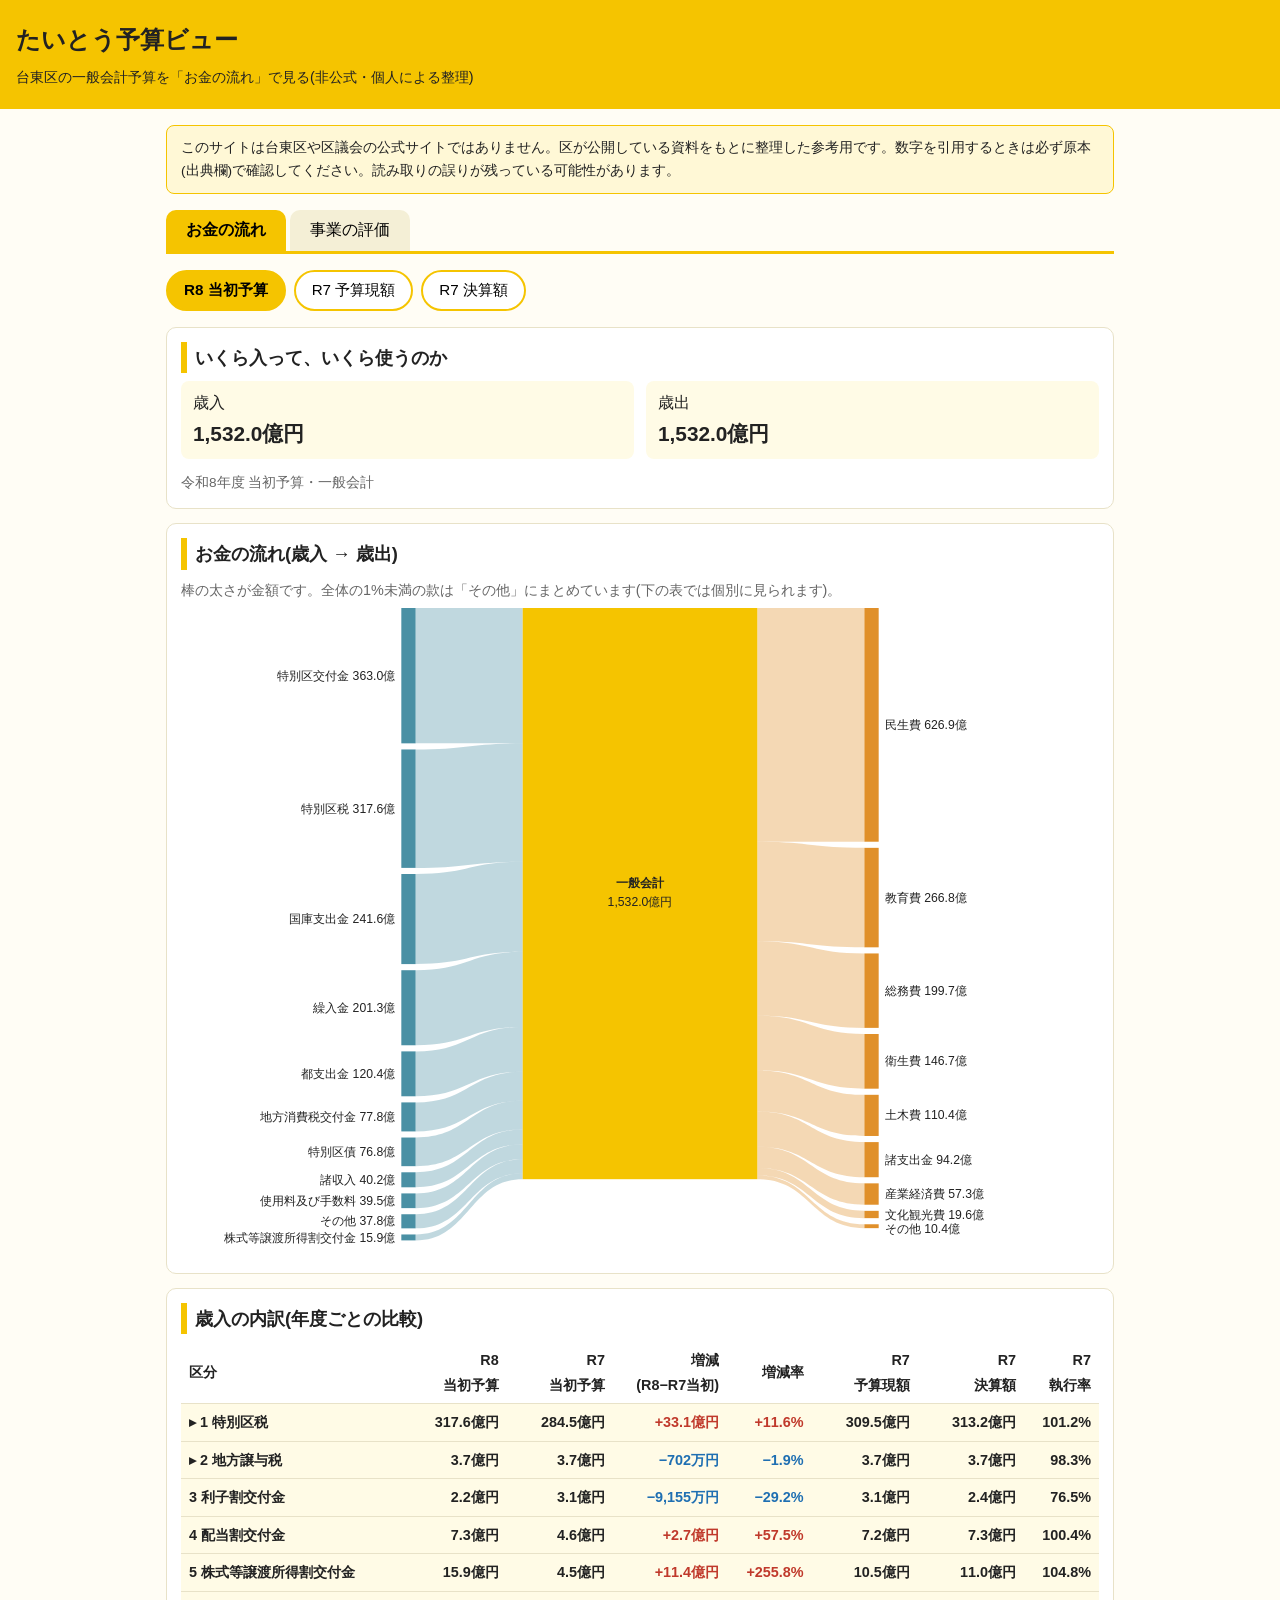
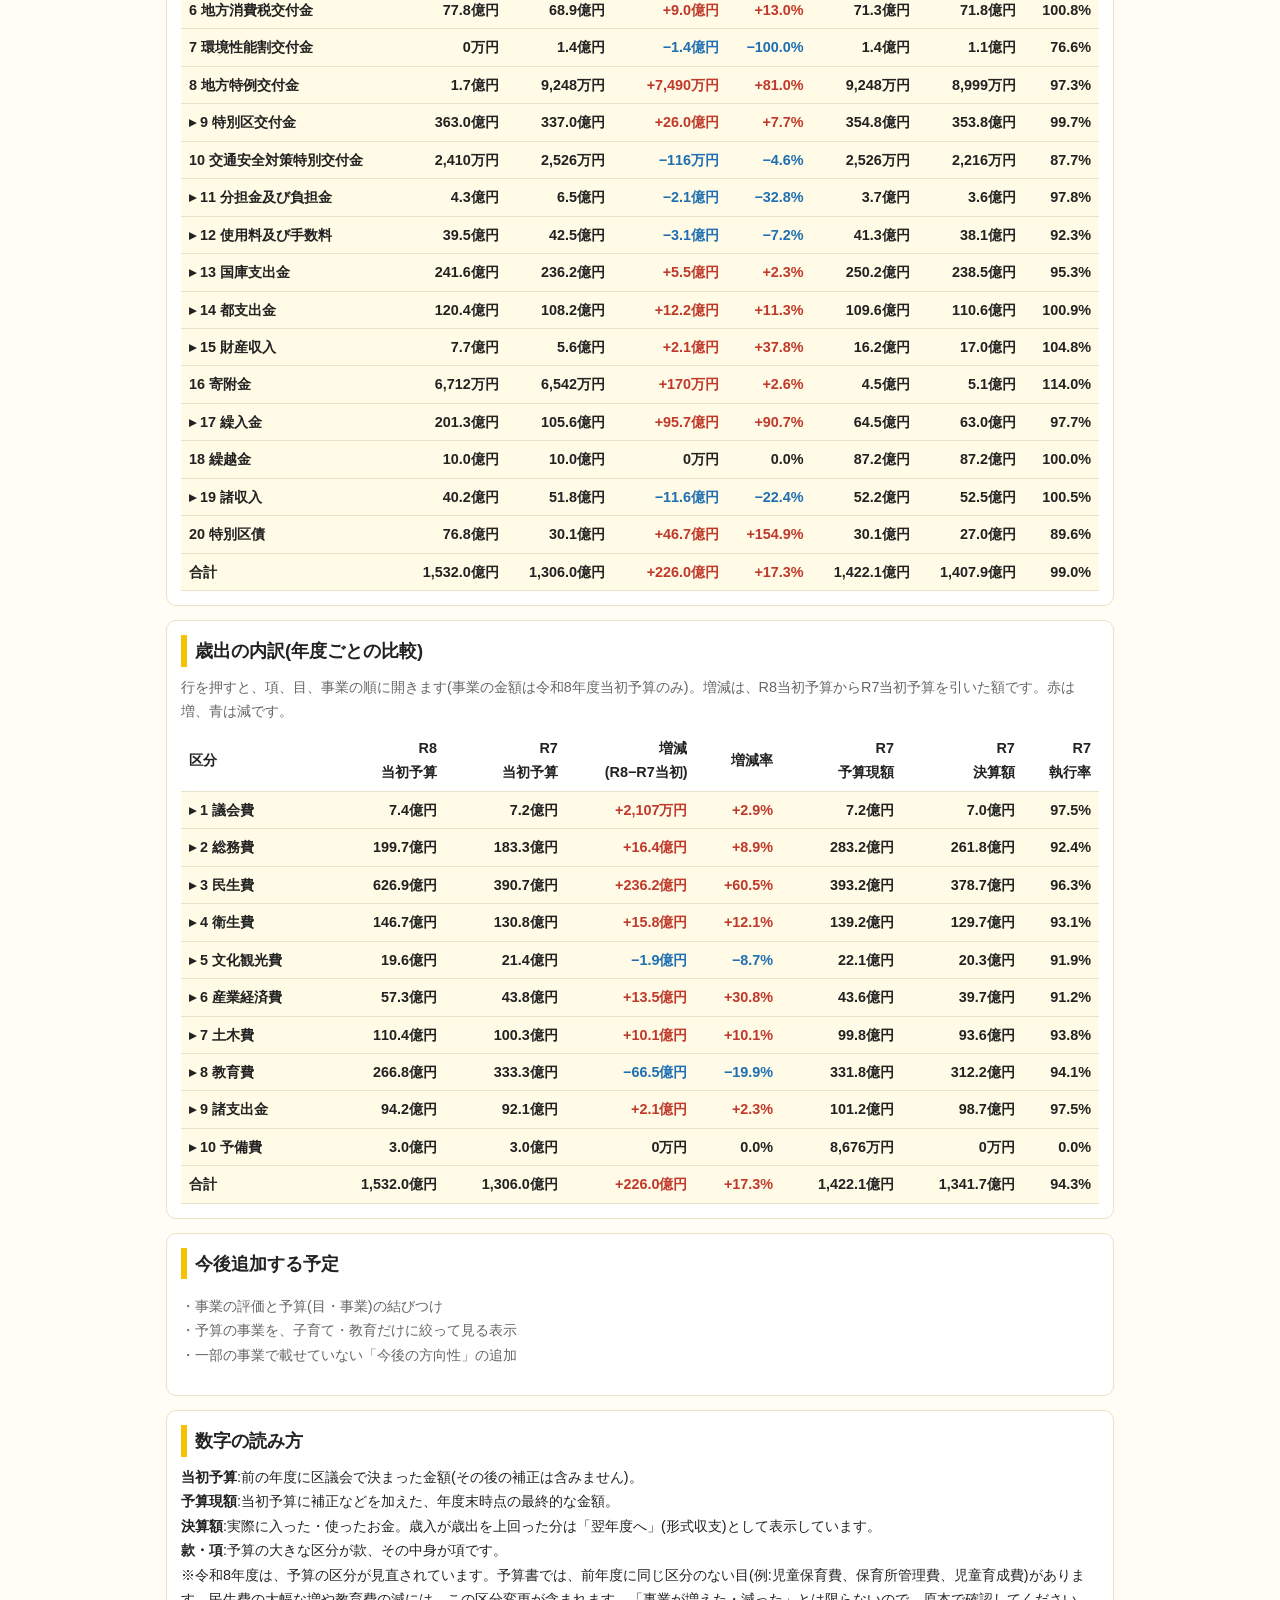
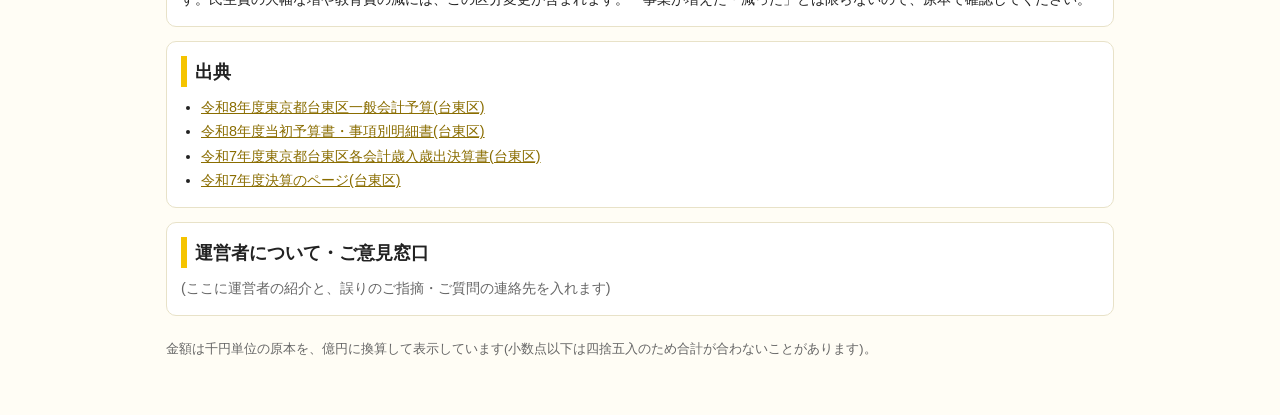
==== taito-yosan/index.html @ 809f8835 "予算を非公開で登録" ====
<!doctype html>
<html lang="ja">
<head>
<meta charset="utf-8">
<meta name="viewport" content="width=device-width,initial-scale=1">
<title>たいとう予算ビュー(非公式)</title>
<style>
:root{--y:#F5C400;--yd:#8a6d00;--bg:#fffdf5;--ink:#222;--mute:#666;--line:#e8e2c8;--card:#fff;--in:#4a90a4;--out:#e0902a}
*{box-sizing:border-box}
body{margin:0;font-family:"Hiragino Sans","Noto Sans JP",Meiryo,sans-serif;background:var(--bg);color:var(--ink);line-height:1.7}
header{background:var(--y);padding:20px 16px}
header h1{margin:0;font-size:1.5rem}
header p{margin:4px 0 0;font-size:.9rem}
main{max-width:980px;margin:0 auto;padding:16px}
.note{background:#fff8d6;border:1px solid var(--y);border-radius:8px;padding:10px 14px;font-size:.85rem}
.seg{display:flex;gap:8px;flex-wrap:wrap;margin:16px 0}
.seg button{border:2px solid var(--y);background:#fff;border-radius:999px;padding:8px 16px;font-size:.95rem;cursor:pointer}
.seg button.on{background:var(--y);font-weight:700}
.card{background:var(--card);border:1px solid var(--line);border-radius:10px;padding:14px;margin:14px 0}
h2{font-size:1.15rem;margin:0 0 8px;border-left:6px solid var(--y);padding-left:8px}
.sum{display:flex;gap:12px;flex-wrap:wrap}
.sum div{flex:1 1 140px;background:#fffbe6;border-radius:8px;padding:8px 12px}
.sum b{font-size:1.3rem;display:block}
svg{width:100%;height:auto}
svg text{font-size:12px;fill:#222}
table{width:100%;border-collapse:collapse;font-size:.9rem}
th,td{padding:6px 8px;border-bottom:1px solid var(--line);text-align:right}
th:first-child,td:first-child{text-align:left}
tr.k{cursor:pointer;background:#fffbe6;font-weight:600}
tr.k:hover{background:#fff1b0}
tr.l1 td:first-child{padding-left:24px}tr.l2 td:first-child{padding-left:44px;color:#444}tr.l3 td:first-child{padding-left:64px;color:var(--mute);font-size:.85rem}tr.l1[data-t],tr.l2[data-t]{cursor:pointer}tr.l1[data-t]:hover,tr.l2[data-t]:hover{background:#fff7d0}.dp{font-size:.75rem;color:var(--yd)}
.bar{display:inline-block;height:8px;background:var(--y);border-radius:4px;vertical-align:middle}
footer{font-size:.8rem;color:var(--mute);padding:8px 0 40px}
a{color:var(--yd)}
.todo{color:var(--mute);font-size:.9rem}
.tabs{display:flex;gap:0;margin:16px 0 0;border-bottom:3px solid var(--y)}
.tabs button{border:0;background:#f4efd6;padding:10px 20px;font-size:1rem;cursor:pointer;border-radius:10px 10px 0 0;margin-right:4px}
.tabs button.on{background:var(--y);font-weight:700}
.up{color:#c0392b}.dn{color:#1f6fb2}
.tw{overflow-x:auto}
.tw table{min-width:640px}
.chips{display:flex;gap:6px;flex-wrap:wrap;margin:8px 0}
.chips button{border:1px solid var(--y);background:#fff;border-radius:999px;padding:4px 12px;font-size:.85rem;cursor:pointer}
.chips button.on{background:var(--y);font-weight:700}
.ctl{display:flex;gap:8px;flex-wrap:wrap;margin:8px 0}
.ctl select,.ctl input{padding:6px 8px;border:1px solid var(--line);border-radius:6px;font-size:.9rem;flex:1 1 180px}
.ev{border-top:1px solid var(--line);padding:8px 0}
.ev b{font-size:.95rem}
.badge{display:inline-block;border-radius:4px;padding:0 8px;font-size:.78rem;margin-left:6px;background:#eee}
.b-拡大{background:#cfeccf}.b-改善{background:#ffe9a8}.b-維持{background:#e6e6e6}.b-縮小{background:#ffd9c2}.b-廃止・終了{background:#f5b7b1}.b-統合{background:#d6e4f5}
.sc{font-size:.78rem;color:var(--mute)}
details{margin:6px 0;font-size:.88rem}summary{cursor:pointer;color:var(--yd)}
.mini{font-size:.82rem;margin:4px 0}.mini th,.mini td{padding:3px 6px}
.warn{background:#fdecea;border:1px solid #e6a49c;border-radius:8px;padding:10px 14px;font-size:.85rem;margin:10px 0}
</style>
</head>
<body>
<header>
<h1>たいとう予算ビュー</h1>
<p>台東区の一般会計予算を「お金の流れ」で見る(非公式・個人による整理)</p>
</header>
<main>
<div class="note">このサイトは台東区や区議会の公式サイトではありません。区が公開している資料をもとに整理した参考用です。数字を引用するときは必ず原本(出典欄)で確認してください。読み取りの誤りが残っている可能性があります。</div>

<div class="tabs"><button id="t1" class="on">お金の流れ</button><button id="t2">事業の評価</button></div>
<div id="tab-flow">
<div class="seg" id="seg"></div>

<div class="card"><h2>いくら入って、いくら使うのか</h2><div class="sum" id="sum"></div></div>

<div class="card"><h2>お金の流れ(歳入 → 歳出)</h2>
<p class="todo" style="margin:0 0 6px">棒の太さが金額です。全体の1%未満の款は「その他」にまとめています(下の表では個別に見られます)。</p>
<div id="chart"></div></div>

<div class="card"><h2>歳入の内訳(年度ごとの比較)</h2><div class="tw"><table id="tin"></table></div></div>
<div class="card"><h2>歳出の内訳(年度ごとの比較)</h2><p class="todo" style="margin:0 0 6px">行を押すと、項、目、事業の順に開きます(事業の金額は令和8年度当初予算のみ)。増減は、R8当初予算からR7当初予算を引いた額です。赤は増、青は減です。</p><div class="tw"><table id="tout"></table></div></div>

<div class="card"><h2>今後追加する予定</h2>
<p class="todo">・事業の評価と予算(目・事業)の結びつけ<br>・予算の事業を、子育て・教育だけに絞って見る表示<br>・一部の事業で載せていない「今後の方向性」の追加</p></div>
</div>
<div id="tab-eval" hidden>
<div class="warn"><b>確認中のデータです。</b>台東区が公開している「令和8年度事務事業評価」から、機械的に読み取って整理しました。誤りが残っている可能性があります。評価は区が自ら行ったもので、令和7年度の実績に基づきます。<br>・<b>評価シートで確認済み</b>:総務部、危機管理室、国際・都市交流推進室、区民部、文化産業観光部、産業振興担当、健康部、環境清掃部、教育委員会、こども家庭部・教育委員会、福祉部(評価結果と4段階の点数)、および健康部・福祉部の子育てに関わる事業(「目的・内容・お金を見る」を開けます)。決算額は千円単位の原本を万円に換算しています。<br>・評価結果と点数は、すべて評価シートの原本で確認しました(一覧表だけの読み取りでは、評価結果がずれた行が約1割ありました)。<br>・方向性を載せていない事業は、原本の文章を正しく切り分けられていないものです。読み取れなかった値は「—」です。必ず原本で確認してください。<br>・<b>事業数について</b>:区のページには「302事業を評価」と書かれていますが、公開されている一覧表(PDF)と15部署の評価シートは、どちらも275事業です。このサイトは275事業を載せています。区のページとの差(27事業:改善9、維持18)の理由は、公開資料からは分かりません。<a href="https://www.city.taito.lg.jp/kusei/kunokeikaku/gyouseihyouka/R08gyouseihyouka.html" target="_blank" rel="noopener">原本(台東区)</a></div>
<div class="card"><h2>区の自己評価の結果</h2><div class="chips" id="rchips"></div><div class="ctl"><label style="flex:1 1 100%;font-size:.9rem"><input type="checkbox" id="kid" style="width:auto;flex:none"> 子育て・教育に関係する事業だけ見る</label><select id="dept"></select><input id="q" placeholder="事業名・方向性で検索"></div><p class="todo" id="cnt"></p><div id="evl"></div></div>
<div class="card"><h2>評価の見方</h2><p style="font-size:.9rem;margin:0">区の担当課が前年度の実績をふまえて、「必要性」「効率性」「手段の適切性」「目的達成度」を4段階(4が最も高い)で自己評価し、総合的な方向性(拡大・改善・維持・縮小・廃止/終了・統合)を決めたものです。</p></div>
</div>

<div class="card"><h2>数字の読み方</h2>
<p style="font-size:.9rem;margin:0">
<b>当初予算</b>:前の年度に区議会で決まった金額(その後の補正は含みません)。<br>
<b>予算現額</b>:当初予算に補正などを加えた、年度末時点の最終的な金額。<br>
<b>決算額</b>:実際に入った・使ったお金。歳入が歳出を上回った分は「翌年度へ」(形式収支)として表示しています。<br>
<b>款・項</b>:予算の大きな区分が款、その中身が項です。<br>
※令和8年度は、予算の区分が見直されています。予算書では、前年度に同じ区分のない目(例:児童保育費、保育所管理費、児童育成費)があります。民生費の大幅な増や教育費の減には、この区分変更が含まれます。「事業が増えた・減った」とは限らないので、原本で確認してください。</p></div>

<div class="card"><h2>出典</h2>
<ul style="font-size:.9rem;margin:0;padding-left:20px">
<li><a href="https://www.city.taito.lg.jp/kusei/zaisei/yosan/tousyo/tousyoyosansyo/r8tousho.files/r8yosan_ippan.pdf">令和8年度東京都台東区一般会計予算(台東区)</a></li>
<li><a href="https://www.city.taito.lg.jp/kusei/zaisei/yosan/tousyo/tousyoyosansyo/r8tousho.html">令和8年度当初予算書・事項別明細書(台東区)</a></li>
<li><a href="https://www.city.taito.lg.jp/kusei/zaisei/kessan/r7kessann.files/R7kessannsyo.pdf">令和7年度東京都台東区各会計歳入歳出決算書(台東区)</a></li>
<li><a href="https://www.city.taito.lg.jp/kusei/zaisei/kessan/r7kessann.html">令和7年度決算のページ(台東区)</a></li>
</ul></div>

<div class="card"><h2>運営者について・ご意見窓口</h2>
<p class="todo" style="margin:0">(ここに運営者の紹介と、誤りのご指摘・ご質問の連絡先を入れます)</p></div>

<footer>金額は千円単位の原本を、億円に換算して表示しています(小数点以下は四捨五入のため合計が合わないことがあります)。</footer>
</main>

<script>
// 単位:千円
const REV={
 r8:[["特別区税",31762523,[["特別区民税",28177418],["軽自動車税",80934],["特別区たばこ税",3480606],["入湯税",23565]]],
 ["地方譲与税",365347,[["地方揮発油譲与税",71592],["自動車重量譲与税",268433],["地方道路譲与税",1],["森林環境譲与税",25321]]],
 ["利子割交付金",222426],["配当割交付金",729858],["株式等譲渡所得割交付金",1591581],["地方消費税交付金",7781088],["環境性能割交付金",1],["地方特例交付金",167381],
 ["特別区交付金",36300000,[["特別区財政調整交付金",36300000]]],["交通安全対策特別交付金",24098],
 ["分担金及び負担金",433919,[["分担金",132033],["負担金",301886]]],
 ["使用料及び手数料",3946889,[["使用料",3279028],["手数料",667861]]],
 ["国庫支出金",24162886,[["国庫負担金",22153959],["国庫補助金",1940064],["国庫委託金",68863]]],
 ["都支出金",12041428,[["都負担金",5660086],["都補助金",5711749],["都委託金",669593]]],
 ["財産収入",769729,[["財産運用収入",767966],["財産売払収入",1763]]],["寄附金",67117],
 ["繰入金",20129858,[["基金繰入金",20129858]]],["繰越金",1000000],
 ["諸収入",4023871,[["延滞金、加算金及び過料",17002],["特別区預金利子",15548],["貸付金元利収入",2058244],["受託事業収入",320201],["収益事業収入",600000],["障害福祉サービス収入",152440],["雑入",860436]]],
 ["特別区債",7680000]],
 g:[30954322,372362,313976,723316,1047324,7125668,137474,92483,35479932,25260,365360,4133097,25017438,10959510,1617378,448415,6448513,8716387,5220083,3013000],
 k:[31321853,366053,240130,726429,1097761,7180416,105289,89991,35381961,22159,357459,3814163,23849849,11061682,1695248,511233,6301595,8716387,5247092,2698340]
};
const EXP={
 r8:[["議会費",744653],
 ["総務費",19965287,[["総務管理費",14153851],["防災費",1962156],["徴税費",816611],["戸籍及び住民基本台帳費",1181184],["選挙費",24441],["統計調査費",60823],["区民施設費",1699762],["監査委員費",66459]]],
 ["民生費",62685675,[["社会福祉費",21977788],["児童福祉費",22831016],["生活保護費",17769907],["国民年金費",106963],["災害救助費",1]]],
 ["衛生費",14665526,[["衛生管理費",1610859],["保健所費",1650061],["公衆衛生費",5020918],["環境衛生費",877158],["清掃費",5506530]]],
 ["文化観光費",1957455,[["文化費",1277584],["観光費",679871]]],
 ["産業経済費",5732519],
 ["土木費",11043999,[["土木管理費",2835024],["道路橋りょう費",3589970],["河川費",3872],["公園費",1284402],["建築費",330777],["都市整備費",2330305],["住宅費",669649]]],
 ["教育費",26682147,[["教育総務費",3423803],["小学校費",8023722],["中学校費",4577525],["校外施設費",150195],["幼稚園費",1534573],["こども園費",1635381],["社会教育費",6554637],["社会体育費",782311]]],
 ["諸支出金",9422739,[["普通財産取得費",1],["公債費",1352643],["小切手支払未済償還金",1],["特別会計繰出金",7942333],["財政調整基金積立金",79397],["減債基金積立金",48364]]],
 ["予備費",300000]],
 g:[721799,28324400,39318535,13923902,2208670,4356437,9975569,33179579,10115649,86758],
 k:[703747,26184427,37867926,12969917,2029266,3972739,9359709,31215071,9866834,0]
};
const MODES=[{id:"r8",label:"R8 当初予算",full:"令和8年度 当初予算"},{id:"g",label:"R7 予算現額",full:"令和7年度 予算現額"},{id:"k",label:"R7 決算額",full:"令和7年度 決算額"}];
let mode="r8";

const oku=v=>(v/100000).toLocaleString("ja-JP",{minimumFractionDigits:1,maximumFractionDigits:1});
const pct=(v,t)=>(v/t*100).toFixed(1)+"%";
function rows(D,id){return D.r8.map((x,i)=>({name:x[0],amt:id==="r8"?x[1]:D[id][i],sub:id==="r8"?(x[2]||[]):[]}));}

function seg(){
 const s=document.getElementById("seg");s.innerHTML="";
 MODES.forEach(m=>{const b=document.createElement("button");b.textContent=m.label;b.className=m.id===mode?"on":"";b.onclick=()=>{mode=m.id;render()};s.appendChild(b)});
}
function summary(R,E){
 const tr=R.reduce((a,x)=>a+x.amt,0),te=E.reduce((a,x)=>a+x.amt,0);
 let h=`<div>歳入<b>${oku(tr)}億円</b></div><div>歳出<b>${oku(te)}億円</b></div>`;
 if(mode==="k")h+=`<div>翌年度へ(形式収支)<b>${oku(tr-te)}億円</b></div>`;
 h+=`<div style="flex-basis:100%;background:none;padding:0;font-size:.85rem;color:var(--mute)">${MODES.find(m=>m.id===mode).full}・一般会計</div>`;
 document.getElementById("sum").innerHTML=h;
 return [tr,te];
}
function merge(list,total){
 const big=[],sm={name:"その他",amt:0};
 list.forEach(x=>{x.amt/total<0.01?sm.amt+=x.amt:big.push(x)});
 if(sm.amt>0)big.push(sm);
 return big;
}
function sankey(R,E,tr,te){
 const L=merge(R,tr).sort((a,b)=>b.amt-a.amt);
 let Er=merge(E,te).sort((a,b)=>b.amt-a.amt);
 let carry=tr-te;
 const Ex=Er.map(x=>({...x}));
 if(mode==="k"&&carry>0)Ex.push({name:"翌年度へ",amt:carry,carry:true});
 const tot=Math.max(tr,Ex.reduce((a,x)=>a+x.amt,0));
 const W=900,H=560,sc=H/tot,x1=230,x2=335,x3=565,x4=670,gap=0;
 // 左右ノードの縦位置
 const pos=(arr,gapPx)=>{let y=0;return arr.map(n=>{const h=Math.max(n.amt*sc,2);const o={n,y,h};y+=h+gapPx;return o})};
 const nl=pos(L,6),nr=pos(Ex,6);
 const hl=nl.length?nl[nl.length-1].y+nl[nl.length-1].h:H, hr=nr[nr.length-1].y+nr[nr.length-1].h;
 const HH=Math.max(hl,hr,H)+10;
 let s=`<svg viewBox="0 0 ${W} ${HH}" role="img" aria-label="歳入から歳出への流れ">`;
 // 中央の縦位置(ギャップ無しで積む)
 let cy=0;
 nl.forEach(o=>{
  const h=o.n.amt*sc, y2=cy; cy+=h;
  const xm=(x2+x3)/2;
  s+=`<path d="M${x2},${o.y} C${(x1+x2)/2},${o.y} ${(x1+x2)/2},${y2} ${x2+0},${y2} L${x2},${y2+h} C${(x1+x2)/2},${y2+h} ${(x1+x2)/2},${o.y+o.h} ${x1+0},${o.y+o.h} Z" fill="none"/>`;
 });
 // 左 → 中央リボン
 cy=0;
 nl.forEach(o=>{
  const h=o.n.amt*sc,y2=cy;cy+=h;const m=(x1+x2)/2;
  s+=`<path d="M${x1},${o.y} C${m},${o.y} ${m},${y2} ${x2},${y2} L${x2},${y2+h} C${m},${y2+h} ${m},${o.y+o.h} ${x1},${o.y+o.h} Z" fill="#4a90a4" opacity=".35"><title>${o.n.name} ${oku(o.n.amt)}億円</title></path>`;
 });
 // 中央 → 右リボン
 cy=0;
 nr.forEach(o=>{
  const h=o.n.amt*sc,y2=cy;cy+=h;const m=(x3+x4)/2;
  const col=o.n.carry?"#999":"#e0902a";
  s+=`<path d="M${x3},${y2} C${m},${y2} ${m},${o.y} ${x4},${o.y} L${x4},${o.y+o.h} C${m},${o.y+o.h} ${m},${y2+h} ${x3},${y2+h} Z" fill="${col}" opacity=".35"><title>${o.n.name} ${oku(o.n.amt)}億円</title></path>`;
 });
 // 中央バー
 s+=`<rect x="${x2}" y="0" width="${x3-x2}" height="${tot*sc}" fill="#F5C400"/><text x="${(x2+x3)/2}" y="${tot*sc/2-6}" text-anchor="middle" font-weight="700">一般会計</text><text x="${(x2+x3)/2}" y="${tot*sc/2+12}" text-anchor="middle">${oku(tr)}億円</text>`;
 // ノードとラベル(重なり回避)
 const lab=(arr,xr,anchor,tx,color)=>{
  let last=-99;
  arr.forEach(o=>{
   s+=`<rect x="${xr}" y="${o.y}" width="14" height="${o.h}" fill="${color(o)}"/>`;
   let ty=o.y+o.h/2+4; if(ty<last+14)ty=last+14; last=ty;
   s+=`<text x="${tx}" y="${ty}" text-anchor="${anchor}">${o.n.name} ${oku(o.n.amt)}億</text>`;
  });
 };
 lab(nl,x1-14,"end",x1-20,()=>"#4a90a4");
 lab(nr,x4,"start",x4+20,o=>o.n.carry?"#999":"#e0902a");
 s+="</svg>";
 document.getElementById("chart").innerHTML=s;
}
const BUD={"REVD":[{"n":"特別区税","c":31762523,"p":28448854,"g":30954322,"k":31321853,"s":[["特別区民税",28177418,25071145],["軽自動車税",80934,82325],["特別区たばこ税",3480606,3271407],["入湯税",23565,23977]]},{"n":"地方譲与税","c":365347,"p":372362,"g":372362,"k":366053,"s":[["地方揮発油譲与税",71592,85326],["自動車重量譲与税",268433,260652],["地方道路譲与税",1,1],["森林環境譲与税",25321,26383]]},{"n":"利子割交付金","c":222426,"p":313976,"g":313976,"k":240130,"s":[]},{"n":"配当割交付金","c":729858,"p":463316,"g":723316,"k":726429,"s":[]},{"n":"株式等譲渡所得割交付金","c":1591581,"p":447324,"g":1047324,"k":1097761,"s":[]},{"n":"地方消費税交付金","c":7781088,"p":6885668,"g":7125668,"k":7180416,"s":[]},{"n":"環境性能割交付金","c":1,"p":137474,"g":137474,"k":105289,"s":[]},{"n":"地方特例交付金","c":167381,"p":92483,"g":92483,"k":89991,"s":[]},{"n":"特別区交付金","c":36300000,"p":33700000,"g":35479932,"k":35381961,"s":[["特別区財政調整交付金",36300000,33700000]]},{"n":"交通安全対策特別交付金","c":24098,"p":25260,"g":25260,"k":22159,"s":[]},{"n":"分担金及び負担金","c":433919,"p":645852,"g":365360,"k":357459,"s":[["分担金",132033,53363],["負担金",301886,592489]]},{"n":"使用料及び手数料","c":3946889,"p":4253202,"g":4133097,"k":3814163,"s":[["使用料",3279028,3559557],["手数料",667861,693645]]},{"n":"国庫支出金","c":24162886,"p":23615123,"g":25017438,"k":23849849,"s":[["国庫負担金",22153959,21463304],["国庫補助金",1940064,2092896],["国庫委託金",68863,58923]]},{"n":"都支出金","c":12041428,"p":10822029,"g":10959510,"k":11061682,"s":[["都負担金",5660086,5479077],["都補助金",5711749,4281461],["都委託金",669593,1061491]]},{"n":"財産収入","c":769729,"p":558575,"g":1617378,"k":1695248,"s":[["財産運用収入",767966,554362],["財産売払収入",1763,4213]]},{"n":"寄附金","c":67117,"p":65415,"g":448415,"k":511233,"s":[]},{"n":"繰入金","c":20129858,"p":10555362,"g":6448513,"k":6301595,"s":[["基金繰入金",20129858,10555362]]},{"n":"繰越金","c":1000000,"p":1000000,"g":8716387,"k":8716387,"s":[]},{"n":"諸収入","c":4023871,"p":5184725,"g":5220083,"k":5247092,"s":[["延滞金、加算金及び過料",17002,12002],["特別区預金利子",15548,7402],["貸付金元利収入",2058244,2060122],["受託事業収入",320201,353538],["収益事業収入",600000,600000],["障害福祉サービス収入",152440,149621],["雑入",860436,2002040]]},{"n":"特別区債","c":7680000,"p":3013000,"g":3013000,"k":2698340,"s":[]}],"EXPD":[{"n":"議会費","c":744653,"p":723588,"g":721799,"k":703747,"s":[{"n":"議会費","c":744653,"p":723588,"m":[{"n":"議会費","c":566442,"p":555168,"j":[["議員報酬等",445802,null],["費用弁償",7632,"区議会事務局"],["議会運営",108155,null],["議会ICT化の推進",4853,"区議会事務局"]]},{"n":"事務局費","c":178211,"p":168420,"j":[["職員費",175343,"人事課"],["区議会事務局運営",2868,"区議会事務局"]]}]}]},{"n":"総務費","c":19965287,"p":18328906,"g":28324400,"k":26184427,"s":[{"n":"総務管理費","c":14153851,"p":13188495,"m":[{"n":"一般管理費","c":8118381,"p":null,"j":[["職員費",5252062,"人事課"],["東京都職員共済組合負担金",47576,"人事課"],["雇用保険料本人負担分",19458,"人事課"],["人材育成の推進",23006,null],["管理運営",1774638,null],["事業費",723734,null],["各種分担金",261334,null],["各種団体事業助成",4080,null],["総務部管理運営",6397,"総務課ほか"],["国際・都市交流推進室管理運営",3986,"都市交流課"],["区民部管理運営",2110,"区民課ほか"]]},{"n":"広報費","c":262392,"p":null,"j":[["広報「たいとう」の発行〔行政計画〕",94576,"広報課"],["声の広報",2523,"広報課"],["台東区公式ホームページ〔行政計画〕",6956,"広報課"],["広聴運営",2917,null],["CATV放送番組制作",144144,"広報課"],["「わたしの便利帳」の発行",2614,"広報課"],["たいとうメールマガジン〔行政計画〕",330,"広報課"],["広報力向上の推進〔行政計画〕",8332,"広報課"]]},{"n":"財政管理費","c":4600,"p":null,"j":[["予算事務",2695,"財政課"],["契約事務",887,"経理課"],["検査事務",1018,"経理課"]]},{"n":"会計管理費","c":65287,"p":null,"j":[["会計事務",24801,"会計課"],["公金取扱手数料",40099,"会計課"],["会計管理室管理運営",387,"会計課"]]},{"n":"財産管理費","c":40029,"p":null,"j":[["財産管理一般",8137,"経理課"],["台東区土地開発公社運営",3344,"経理課"],["普通財産維持管理〔行政計画〕",28548,"経理課"]]},{"n":"企画調整費","c":284792,"p":null,"j":[["行政経営推進〔行政計画〕",20169,"企画課"],["職員提案制度",122,"企画課"],["総合調整",2094,"企画課"],["フリーアドレスモデル実施〔行政計画〕",12817,"企画課"],["公共施設等マネジメント〔行政計画〕",574,"用地・施設活用課"],["旧柳北小学校跡地活用",183109,"用地・施設活用課"],["企画財政部管理運営",3768,"企画課ほか"],["用地・施設活用担当管理運営",1358,"用地・施設活用課"],["清川二丁目プロジェクト推進〔行政計画〕",60781,null]]},{"n":"区民事務所費","c":6145,"p":null,"j":[["区民事務所管理運営",6145,"区民課"]]},{"n":"公共施設建設基金積立金","c":124516,"p":null,"j":[["公共施設建設基金積立金",124516,"財政課"]]},{"n":"環境整備基金積立金","c":67977,"p":null,"j":[["環境整備基金積立金",67977,"財政課"]]},{"n":"たいとうフェスタ推進費","c":71000,"p":null,"j":[["ときめき   たいとうフェスタ計画事業推進",71000,"都市交流課"]]},{"n":"情報システム推進費","c":3228874,"p":null,"j":[["情報化施策の推進〔行政計画〕",63124,"情報政策課"],["BPR等による業務改善〔行政計画〕",49535,"情報政策課"],["行政データの利活用推進〔行政計画〕",9047,"情報政策課"],["生成AIの活用〔行政計画〕",5280,"情報政策課"],["職員のICTリテラシー向上〔行政計画〕",17075,"情報政策課"],["キャッシュレス決済の推進",19834,"情報政策課"],["スマート窓口の整備〔行政計画〕",94366,"情報政策課"],["基幹系業務システム",1134222,"情報システム課"],["内部系業務システム〔行政計画〕",276366,"情報システム課"],["インターネット接続基盤",55789,"情報システム課"],["財務会計・文書管理システム",297837,"情報システム課"],["電子申請・電子調達システム〔行政計画〕",21061,"情報システム課"],["公共施設予約システム〔行政計画〕",145786,"情報システム課"],["クラウド及びネットワーク基盤",706648,"情報システム課"],["情報システムの標準化〔行政計画〕",332904,"情報システム課"]]},{"n":"地域活動推進費","c":182077,"p":null,"j":[["掲示板維持管理",67283,"区民課"],["町会活性化支援",20515,"区民課"],["自治総合センターコミュニティ助成",2514,"区民課"],["町会及び町会連合会助成",91765,"区民課"]]},{"n":"コミュニティ推進費","c":12139,"p":null,"j":[["コミュニティ推進",9456,"区民課"],["コミュニティ交流促進",2683,"区民課"]]},{"n":"徴収一元費","c":36791,"p":null,"j":[["徴収一元事務",36791,"収納課"]]},{"n":"施設費","c":50748,"p":null,"j":[["営繕事務",4387,"施設課"],["区有施設保全",46361,"施設課"]]},{"n":"公共施設建設費","c":564498,"p":null,"j":[["台東小島ビル改築",564498,"用地・施設活用課"]]},{"n":"庁舎整備基金積立金","c":1033605,"p":null,"j":[["庁舎整備基金積立金",1033605,"企画課"]]}]},{"n":"防災費","c":1962156,"p":1366276,"m":[{"n":"防災対策費","c":1940750,"p":1356875,"j":[["被災自治体への支援",400,"人事課"],["災害対策本部機能の充実〔行政計画〕",60298,"危機・災害対策課"],["避難行動要支援者対策の推進〔行政計画〕",4119,"危機・災害対策課"],["消防団運営",1905,"危機・災害対策課"],["自主防災組織活動助成〔行政計画〕",6273,"危機・災害対策課"],["初期消火体制の強化〔行政計画〕",19886,"危機・災害対策課"],["防災広場の維持管理",24208,"危機・災害対策課"],["防災会議等運営",244,"危機・災害対策課"],["防災行動力の向上",358427,null],["防災警戒待機",5899,"危機・災害対策課"],["災害見舞金支給",289,"危機・災害対策課"],["各種団体事業助成",10047,null],["水・食料・生活必需品の備蓄〔行政計画〕",208585,"危機・災害対策課"],["井戸・備蓄倉庫等の維持管理",39040,"危機・災害対策課"],["防災行政無線等の維持管理〔行政計画〕",52109,"危機・災害対策課"],["帰宅困難者対策の推進〔行政計画〕",29328,"危機・災害対策課"],["災害応急対応",1675,"危機・災害対策課"],["北部地区防災性向上の推進〔行政計画〕",18457,"地域整備第二課"],["密集住宅市街地整備促進〔行政計画〕",138840,"地域整備第三課"],["住まいの安心建替え助成〔行政計画〕",4600,"地域整備第三課"],["安全で安心して住める建築物等への助成〔行政計画〕",46886,"建築課"],["緊急輸送道路沿道建築物の耐震化助成〔行政計画〕",688341,"建築課"],["狭あい道路拡幅整備〔行政計画〕",196887,"建築課"],["耐震改修促進計画改定",11495,"建築課"],["従前居住者用住宅",6279,"住宅課"],["水防用資材整備等",1623,"道路管理課"],["防災船着場維持管理",2038,"土木課"],["危機管理室管理運営",2572,"危機・災害対策課"]]},{"n":"災害対策基金積立金","c":21406,"p":9401,"j":[["災害対策基金積立金",21406,"危機・災害対策課"]]}]},{"n":"徴税費","c":816611,"p":802755,"m":[{"n":"税務総務費","c":450715,"p":397794,"j":[["職員費",416000,"人事課"],["納税奨励",1294,"税務課"],["租税教育推進",1063,"税務課"],["各種団体事業助成",2800,null],["コンビニ交付〔行政計画〕",29558,"税務課"]]},{"n":"賦課徴収費","c":365896,"p":404961,"j":[["諸税課税事務",17734,"税務課"],["住民税課税事務",114720,"税務課"],["収納事務",233442,"税務課"]]}]},{"n":"戸籍及び住民基本台帳費","c":1181184,"p":1289189,"m":[{"n":"戸籍住民基本台帳総務費","c":689151,"p":600497,"j":[["職員費",631180,"人事課"],["コンビニ交付〔行政計画〕",57971,"戸籍住民サービス課"]]},{"n":"戸籍事務費","c":247412,"p":472606,"j":[["戸籍事務",233410,"戸籍住民サービス課"],["人口動態調査事務",180,"戸籍住民サービス課"],["氏名の振り仮名法制化対応",13822,"戸籍住民サービス課"]]},{"n":"住民基本台帳費","c":244621,"p":216086,"j":[["住民基本台帳事務",149866,"戸籍住民サービス課"],["印鑑登録・証明事務",1144,"戸籍住民サービス課"],["移動人口調査",444,"戸籍住民サービス課"],["個人番号カード事務",88860,"戸籍住民サービス課"],["おくやみコーナー運営",4307,"戸籍住民サービス課"]]}]},{"n":"選挙費","c":24441,"p":256990,"m":[{"n":"選挙管理委員会費","c":14403,"p":13742,"j":[["選挙管理委員の報酬",12384,null],["事務費",2019,null]]},{"n":"選挙啓発費","c":3488,"p":3729,"j":[["明るい選挙推進協議会",909,null],["選挙一般啓発",2579,null]]},{"n":"選挙執行費","c":6550,"p":239519,"j":[["区長選挙及び区議会議員選挙準備",6550,null]]}]},{"n":"統計調査費","c":60823,"p":225394,"m":[{"n":"統計調査総務費","c":1506,"p":null,"j":[["統計調査運営",1370,"総務課"],["東京都統計調査員確保対策",136,"総務課"]]},{"n":"基幹統計費","c":59317,"p":null,"j":[["学校基本調査",45,"総務課"],["経済センサス調査区管理",54,"総務課"],["経済センサス活動調査",59218,"総務課"]]}]},{"n":"区民施設費","c":1699762,"p":1133192,"m":[{"n":"区民施設総務費","c":41868,"p":40214,"j":[["職員費",41868,"人事課"]]},{"n":"保養施設費","c":2683,"p":6317,"j":[["指定保養施設の運営",2683,"区民課"]]},{"n":"区民会館費","c":1442054,"p":882406,"j":[["台東区民会館",77237,"区民課"],["区民館",768801,null],["金杉区民館下谷分館大規模改修〔行政計画〕",596016,"区民課"]]},{"n":"公会堂費","c":213157,"p":204255,"j":[["浅草公会堂",213157,"区民課"]]}]},{"n":"監査委員費","c":66459,"p":66615,"m":[{"n":"監査委員費","c":66459,"p":66615,"j":[["監査委員の報酬",9617,"監査事務局"],["職員費",55083,"人事課"],["監査事務局運営",1759,"監査事務局"]]}]}]},{"n":"民生費","c":62685675,"p":39068251,"g":39318535,"k":37867926,"s":[{"n":"社会福祉費","c":21977788,"p":15939810,"m":[{"n":"社会福祉総務費","c":5010978,"p":4480093,"j":[["職員費",2351606,"人事課"],["(仮称)北上野二丁目福祉施設開設準備〔行政計画〕",23138,"こども政策課"],["民生委員・児童委員",32774,"福祉課"],["行旅死亡人等取扱事務",4124,"福祉課"],["原爆被爆者見舞金支給",205,"福祉課"],["中国残留邦人等生活支援",16485,"福祉課"],["特別弔慰金事務",106,"福祉課"],["進学支援貸付事務",8015,"福祉課"],["成年後見制度利用支援〔行政計画〕",3637,"福祉課"],["包摂的な支援の推進〔行政計画〕",17579,"福祉課"],["福祉のまちづくり推進〔行政計画〕",3470,"福祉課"],["社会福祉法人の認可及び福祉サービス指導検査等事務",714,"福祉課"],["福祉大会",1094,"福祉課"],["社会福祉事業団運営",294058,null],["社会福祉協議会助成",239620,null],["三ノ輪福祉センター維持管理",95717,"福祉課"],["寝たきり高齢者介護慰労",1197,"高齢福祉課"],["高齢者保健福祉計画及び介護保険事業計画推進",1030,"高齢福祉課"],["高齢者保健福祉計画及び介護保険事業計画の策定",7465,"高齢福祉課"],["介護サービス利用者負担額軽減",9768,"介護保険課"],["介護サービス第三者評価受審費用助成",2698,"介護保険課"],["介護サービス人材確保〔行政計画〕",112692,"介護保険課"],["要保護者入院日用品支給",10,"保護課"],["緊急要保護者に対する応急措置",1418,"保護課"],["女性相談",5744,"保護課"],["自立支援センター関連業務〔行政計画〕",21021,"保護課"],["北部地区活性化支援",137,"保護課"],["生活困窮者自立支援〔行政計画〕",37310,"保護課"],["路上生活者巡回相談",7347,"保護課"],["高額療養費資金貸付",600,"国民健康保険課"],["国民健康保険財政基盤安定繰出金",1340166,"国民健康保険課"],["各種民生事業・団体助成",4748,null],["福祉部管理運営",7195,"福祉課ほか"],["終活総合相談支援〔行政計画〕",7032,"福祉課"],["区民葬儀利用者負担助成",4745,"福祉課"],["低所得世帯エアコン購入費助成",346313,"高齢福祉課"]]},{"n":"老人福祉費","c":3497922,"p":2581832,"j":[["高齢者自立支援用具給付",16576,"高齢福祉課"],["高齢者ふれあい入浴",126639,"高齢福祉課"],["マッサージサービス",2482,"高齢福祉課"],["老人福祉電話貸与及び専用電話助成",3381,null],["聞こえの改善機器購入費助成",63577,"高齢福祉課"],["高齢者住宅対策",12282,null],["ひとり暮らし高齢者対策",11013,null],["寝たきり高齢者対策",222147,null],["高齢者移送サービス",5878,"高齢福祉課"],["シルバー人材センター振興",103424,"高齢福祉課"],["老人福祉施設管理運営",987453,null],["高齢者在宅サービス",151061,null],["特別養護老人ホーム入所調整",285,"高齢福祉課"],["老人福祉施設維持修繕",855942,"高齢福祉課"],["かがやき長寿ひろば〔行政計画〕",71010,"高齢福祉課"],["区立高齢者福祉施設サービス第三者評価",3636,"高齢福祉課"],["地域密着型サービス施設整備助成〔行政計画〕",402,"高齢福祉課"],["高齢者総合相談〔行政計画〕",16217,"高齢福祉課"],["高齢者デジタル活用支援〔行政計画〕",18572,"高齢福祉課"],["高齢者地域見守りネットワーク〔行政計画〕",4071,"高齢福祉課"],["高齢者虐待等防止〔行政計画〕",1918,"高齢福祉課"],["老人保護",306751,"高齢福祉課"],["高齢者緊急一時宿泊",696,"高齢福祉課"],["認知症高齢者支援の推進〔行政計画〕",25889,"高齢福祉課"],["機能強化型地域包括支援センターの運営〔行政計画〕",446,"高齢福祉課"],["シニアクラブ活動支援",20624,"健康課"],["寿作品展示会",5673,"健康課"],["長寿者慶祝記念",3350,"健康課"],["ゲートボール促進",755,"健康課"],["後期高齢者医療保険基盤安定繰出金",455772,"国民健康保険課"]]},{"n":"心身障害者福祉費","c":7979543,"p":7497811,"j":[]},{"n":"青少年育成費","c":33964,"p":30790,"j":[["青少年委員",5058,"児童・青少年育成課"],["青少年問題協議会運営",5118,"児童・青少年育成課"],["青少年地区活動推進",6425,"児童・青少年育成課"],["二十歳の集い",4215,"児童・青少年育成課"],["青少年フェスティバル",8474,"児童・青少年育成課"],["台東区善行青少年の表彰",286,"児童・青少年育成課"],["若者育成支援推進〔行政計画〕",4388,"児童・青少年育成課"]]},{"n":"社会福祉施設建設費","c":5455381,"p":1349284,"j":[["(仮称)北上野二丁目福祉施設整備〔行政計画〕",3741393,"こども政策課ほか"],["千束保健福祉センター整備〔行政計画〕",1364139,"障害福祉課"],["シルバー人材センター改築",129300,"高齢福祉課"],["障害者グループホームこじま整備〔行政計画〕",220549,"障害福祉課"]]}]},{"n":"児童福祉費","c":22831016,"p":6034344,"m":[{"n":"児童福祉総務費","c":8447054,"p":5881266,"j":[["職員費",2658100,"人事課"],["台東区次世代育成支援地域協議会運営",932,"こども政策課"],["特定教育・保育施設等指導監査",5670,"こども政策課"],["児童扶養手当",375988,null],["児童育成手当",235975,"子育て支援課"],["児童手当",3085905,"子育て支援課"],["にぎやか家庭応援プラン",9009,"子育て支援課"],["子ども医療費助成〔行政計画〕",946066,"子育て支援課"],["母子保健給付",12568,"子育て支援課"],["出産費用助成",89754,"子育て支援課"],["弱視等治療用眼鏡助成",186,"子育て支援課"],["入院助産",4746,"子育て支援課"],["子育てアシスト〔行政計画〕",5526,"子育て支援課"],["子供育成活動支援〔行政計画〕",10429,"子育て支援課"],["多胎児家庭支援",885,"子育て支援課"],["奨学給付金〔行政計画〕",7416,"子育て支援課"],["ファミリー・サポート・センター運営〔行政計画〕",28924,"子育て支援課"],["ベビーシッターによる一時預かり利用支援〔行政計画〕",156353,"子育て支援課"],["あずかりすくすくサポート〔行政計画〕",133299,"子育て支援課"],["子ども家庭支援センター運営",178134,null],["子育て短期支援〔行政計画〕",43879,null],["養育支援ヘルパー〔行政計画〕",4224,null],["要保護児童支援ネットワーク〔行政計画〕",82142,null],["ヤングケアラー支援〔行政計画〕",350,null],["こども家庭相談支援〔行政計画〕",28004,null],["子育てのための施設等利用給付",294542,"保育課"],["保育所等医療的ケア児支援〔行政計画〕",7974,"保育課"],["こどもクラブ等医療的ケア児支援〔行政計画〕",34355,"児童・青少年育成課"],["帰宅困難者対策",1277,"児童・青少年育成課"],["こども家庭部管理運営",2993,"子育て支援課ほか"],["子供の権利の普及啓発〔行政計画〕",1449,"こども政策課"]]},{"n":"家庭福祉費","c":60161,"p":72456,"j":[["母子及び父子福祉資金貸付事務",346,"子育て支援課"],["ひとり親家庭福祉",43133,null],["交通遺児家庭等レクリエーション",874,"子育て支援課"],["母子福祉協議会助成",260,"子育て支援課"],["ひとり親家庭就業支援",14625,null],["養育費受け取り支援〔行政計画〕",878,"子育て支援課"],["母子福祉",33,"保護課"],["家庭福祉",12,"保護課"]]},{"n":"母子生活支援施設費","c":77323,"p":80622,"j":[["母子生活支援施設",77323,"子育て支援課"]]},{"n":"児童保育費","c":9473651,"p":0,"j":[["保育所入所事務",12424,"保育課"],["保育委託〔行政計画〕",6672006,"保育課"],["私立保育所振興〔行政計画〕",553889,"保育課"],["地域型保育給付",861182,"保育課"],["地域型保育振興",10521,"保育課"],["認証保育所運営費助成",528498,"保育課"],["ベビーシッター利用支援",6870,"保育課"],["病児・病後児保育〔行政計画〕",12961,"保育課"],["保育所等保育士等人材確保〔行政計画〕",324745,"保育課"],["保育所等保育士等キャリア育成〔行政計画〕",322050,"保育課"],["保育所等保育サービス推進",139347,"保育課"],["保育所等業務効率化推進",975,"保育課"],["保育所等における児童の安全対策",750,"保育課"],["保育所等教材費等援助",90,"保育課"],["私立保育所改修助成",10486,"保育課"],["保育所等乳児等支援給付〔行政計画〕",16857,"保育課"]]},{"n":"保育所管理費","c":1812174,"p":0,"j":[["保育所施設管理",204650,"こども政策課"],["保育所運営",1282179,null],["東上野乳児保育園管理運営",295682,"保育課"],["障害児等保育",29663,"保育課"]]},{"n":"児童育成費","c":2237830,"p":0,"j":[["児童館・こどもクラブ等施設管理",52703,"こども政策課"],["東泉こどもクラブ大規模改修〔行政計画〕",30438,"こども政策課"],["北上野こどもクラブ大規模改修〔行政計画〕",50593,"こども政策課"],["児童館管理運営",467154,"児童・青少年育成課"],["こどもクラブ運営〔行政計画〕",1120745,"児童・青少年育成課"],["こどもクラブ整備助成〔行政計画〕",45560,"児童・青少年育成課"],["放課後子供教室運営〔行政計画〕",470637,"児童・青少年育成課"]]},{"n":"児童支援費","c":75000,"p":0,"j":[["幼児の体力向上支援〔行政計画〕",10500,"保育課"],["「とうきょう       すくわくプログラム」の推進〔行政計画〕",64500,"保育課"]]},{"n":"保育所建設費","c":245300,"p":0,"j":[["(仮称)小島保育園整備",245300,"保育課"]]},{"n":"児童館等建設費","c":79300,"p":0,"j":[["(仮称)小島こどもクラブ整備",79300,"児童・青少年育成課"]]},{"n":"児童福祉施設建設費","c":323223,"p":0,"j":[["(仮称)北上野二丁目福祉施設整備〔行政計画〕",323223,null]]}]},{"n":"生活保護費","c":17769907,"p":17004301,"m":[{"n":"生活保護総務費","c":181819,"p":132682,"j":[["生活保護事務",176565,"保護課"],["山谷地区医療対策",5109,"保護課"],["山谷地区越年越冬",145,"保護課"]]},{"n":"扶助費","c":17588088,"p":16871619,"j":[["生活保護",17462180,"保護課"],["医療費支払審査委託",9499,"保護課"],["夏期健全育成費支給",202,"保護課"],["学童服等支給",968,"保護課"],["修学旅行支度金支給",124,"保護課"],["入浴券支給",22909,"保護課"],["自立促進〔行政計画〕",92206,"保護課"]]}]},{"n":"国民年金費","c":106963,"p":89792,"m":[{"n":"年金総務費","c":106963,"p":89792,"j":[["職員費",97439,"人事課"],["基礎年金等事務",9524,null]]}]},{"n":"災害救助費","c":1,"p":4,"m":[{"n":"災害救助費","c":1,"p":4,"j":[["災害救助費",1,"危機・災害対策課"]]}]}]},{"n":"衛生費","c":14665526,"p":13080794,"g":13923902,"k":12969917,"s":[{"n":"衛生管理費","c":1610859,"p":1208713,"m":[{"n":"衛生総務費","c":1386889,"p":null,"j":[["職員費",434548,"人事課"],["准看護学校事業助成",4080,"健康課"],["健康たいとう21推進協議会運営",2023,"健康課"],["病院運営協議会〔行政計画〕",794,"健康課"],["台東病院等運営事業者に対する運転資金の貸付",250000,"健康課"],["医療3機関(医師会、歯科医師会、薬剤師会)助成",1656,"健康課"],["台東区中核病院機能強化支援",650000,"健康課"],["医療連携推進〔行政計画〕",7128,"健康課"],["在宅療養連携支援〔行政計画〕",8000,"健康課"],["医療救護体制整備〔行政計画〕",5415,"健康課"],["口腔ケア連携推進〔行政計画〕",14701,"健康課"],["献血推進普及啓発",225,"生活衛生課"],["覚せい剤等乱用防止啓発活動",662,"生活衛生課"],["自動体外式除細動器普及啓発",1380,"生活衛生課"],["骨髄移植ドナー支援",630,"生活衛生課"],["感染症対策用資材備蓄〔行政計画〕",2374,"生活衛生課"],["健康部管理運営",3273,"健康課ほか"]]},{"n":"統計調査費","c":1465,"p":null,"j":[["衛生統計調査",1465,"生活衛生課"]]},{"n":"公害健康被害補償費","c":221061,"p":null,"j":[]}]},{"n":"保健所費","c":1650061,"p":1545146,"m":[{"n":"保健所費","c":1650061,"p":1545146,"j":[["職員費",1354065,"人事課"],["保健所運営",285826,null],["各種検査",10170,"生活衛生課"]]}]},{"n":"公衆衛生費","c":5020918,"p":4593785,"m":[{"n":"結核予防費","c":33501,"p":33001,"j":[["結核医療費等公費負担",17976,"保健予防課"],["感染症診査協議会結核部会の運営",2515,"保健予防課"],["結核患者の登録・指導",8293,"保健予防課"],["結核重点対象者対策〔行政計画〕",4717,"保健予防課"]]},{"n":"予防費","c":1298821,"p":1244835,"j":[["感染症対策",1298821,null]]},{"n":"健康増進費","c":1319821,"p":1192315,"j":[["糖尿病重症化予防〔行政計画〕",9250,"国民健康保険課"],["総合健康診査〔行政計画〕",272942,"国民健康保険課"],["たばこ対策推進〔行政計画〕",3017,"生活衛生課"],["区民との協働による健康づくり〔行政計画〕",373,"保健サービス課"],["健康づくり啓発推進〔行政計画〕",6720,"保健サービス課"],["健康管理アプリ運営〔行政計画〕",32431,"保健サービス課"],["健康学習〔行政計画〕",518,"保健サービス課"],["女性のトータルヘルスサポート〔行政計画〕",1020,"保健サービス課"],["健康総合相談",1574,"保健サービス課"],["健康増進センター",480680,null],["区民健診(循環器検診等)〔行政計画〕",9452,"保健サービス課"],["がん検診〔行政計画〕",408685,"保健サービス課"],["がん患者等支援〔行政計画〕",18527,"保健サービス課"],["小規模事業所健診",1735,"保健サービス課"],["緑内障検診",5373,"保健サービス課"],["耳の健康相談",47,"保健サービス課"],["歯科基本健康診査〔行政計画〕",60871,"保健サービス課"],["歯科衛生相談",5355,"保健サービス課"],["8020・9020達成者表彰",644,"保健サービス課"],["糖尿病対策〔行政計画〕",607,"保健サービス課"]]},{"n":"栄養指導費","c":6958,"p":1512,"j":[["特定給食施設指導",135,"保健サービス課"],["国民健康・栄養調査",499,"保健サービス課"],["食生活支援〔行政計画〕",6324,"保健サービス課"]]},{"n":"母子保健費","c":841318,"p":1020949,"j":[["母子健康診査〔行政計画〕",266539,"保健サービス課"],["伴走型相談支援〔行政計画〕",145474,"保健サービス課"],["こども家庭相談支援〔行政計画〕",10992,"保健サービス課"],["すこやか育児相談・交流支援〔行政計画〕",5250,"保健サービス課"],["ハローベビー学級〔行政計画〕",6800,"保健サービス課"],["産後ケア〔行政計画〕",96786,"保健サービス課"],["産前産後支援ヘルパー〔行政計画〕",80413,"保健サービス課"],["妊婦のための支援給付",221581,"保健サービス課"],["母子歯科健康診査",6202,"保健サービス課"],["母子保健関連医療助成",1281,"保健サービス課"]]},{"n":"医薬費","c":120939,"p":124937,"j":[["休日診療〔行政計画〕",62969,"健康課"],["台東区準夜間・休日こどもクリニック〔行政計画〕",54518,"健康課"],["医薬品等監視指導",802,"生活衛生課"],["家庭用品監視指導",54,"生活衛生課"],["医療安全確保体制整備〔行政計画〕",2596,"生活衛生課"]]},{"n":"精神保健費","c":1399560,"p":976236,"j":[["精神保健業務",1260818,null],["発達障害者デイケア",1271,"保健予防課"],["精神障害者地域生活支援センター運営〔行政計画〕",38009,"保健予防課"],["精神障害者施設運営補助",99462,null]]}]},{"n":"環境衛生費","c":877158,"p":635630,"m":[{"n":"食品衛生費","c":10978,"p":null,"j":[["食品衛生監視指導〔行政計画〕",2259,"生活衛生課"],["食中毒対策",7719,null],["自主衛生管理等",1000,"生活衛生課"]]},{"n":"動物愛護管理費","c":8701,"p":null,"j":[["狂犬病予防",2068,"生活衛生課"],["動物愛護管理〔行政計画〕",6633,"生活衛生課"]]},{"n":"環境保全費","c":789978,"p":null,"j":[["生活環境保全の推進",234153,null],["地球環境保全の推進",134625,null],["環境学習の推進",380551,null],["環境情報発信",704,"環境課"],["花の心プロジェクト",33995,null],["環境審議会運営",186,"環境課"],["環境清掃部管理運営",5764,"環境課ほか"]]},{"n":"環境衛生費","c":67501,"p":null,"j":[["公衆浴場活性化等助成",45724,"福祉課"],["公衆浴場組合事業助成",510,"福祉課"],["環境衛生監視指導",2464,"生活衛生課"],["快適室内環境づくり〔行政計画〕",307,"生活衛生課"],["ねずみ・衛生害虫防除",13452,"生活衛生課"],["住宅宿泊事業事務",5044,"生活衛生課"]]}]},{"n":"清掃費","c":5506530,"p":5097520,"m":[{"n":"清掃総務費","c":2820338,"p":2632377,"j":[["職員費",1093603,"人事課"],["清掃総務運営",1571587,null],["ごみ減量・リサイクル啓発",2820,"清掃リサイクル課"],["食の「もったいない」意識の啓発〔行政計画〕",339,"清掃リサイクル課"],["一般廃棄物処理業の指導事務",629,"清掃リサイクル課"],["一般廃棄物処理基本計画改定",8690,"清掃リサイクル課"],["事業系ごみの排出指導〔行政計画〕",633,"台東清掃事務所"],["ごみ減量リサイクル出前講座",406,"台東清掃事務所"],["清掃事務所等運営",141631,null]]},{"n":"ごみ収集・資源化費","c":2552104,"p":2421561,"j":[["ごみ収集作業運営",1282065,null],["資源回収〔行政計画〕",1216043,"清掃リサイクル課"],["生活家電ごみ持込窓口等運営〔行政計画〕",14658,"清掃リサイクル課"],["有料ごみ処理券事務",33920,"台東清掃事務所"],["動物死体処理作業",4512,"台東清掃事務所"],["ふれあい指導",906,"台東清掃事務所"]]},{"n":"リサイクル推進費","c":44800,"p":43582,"j":[["集団回収支援〔行政計画〕",42864,"清掃リサイクル課"],["リサイクル活動の推進",1936,"清掃リサイクル課"]]},{"n":"清掃施設建設費","c":89288,"p":0,"j":[["清川清掃車庫整備〔行政計画〕",89288,"清掃リサイクル課"]]}]}]},{"n":"文化観光費","c":1957455,"p":2143291,"g":2208670,"k":2029266,"s":[{"n":"文化費","c":1277584,"p":1497800,"m":[{"n":"文化総務費","c":413829,"p":445191,"j":[["職員費",408952,"人事課"],["文化産業観光部管理運営",4877,"文化振興課"]]},{"n":"文化行政費","c":487070,"p":776132,"j":[["台東区芸術文化財団運営",392827,"文化振興課"],["したまち台東芸能文化連絡会〔行政計画〕",390,"文化振興課"],["台東区長賞〔行政計画〕",7851,"文化振興課"],["芸術・芸能支援育成〔行政計画〕",3239,"文化振興課"],["たなか舞台芸術スタジオ〔行政計画〕",18418,"文化振興課"],["東京藝術大学との連携〔行政計画〕",3002,"文化振興課"],["文化芸術情報発信〔行政計画〕",2002,"文化振興課"],["上野の山文化ゾーンフェスティバル",4047,"文化振興課"],["第九公演",2200,"文化振興課"],["上野「文化の杜」新構想推進",600,"文化振興課"],["江戸まちたいとう芸楽祭〔行政計画〕",32000,"文化振興課"],["障害者アーツ〔行政計画〕",5947,"文化振興課"],["江戸たいとう魅力発信〔行政計画〕",7408,"文化振興課"],["アートギャラリー運営〔行政計画〕",7139,"文化振興課"]]},{"n":"芸術・歴史資料館費","c":376685,"p":276477,"j":[["したまちミュージアム管理運営〔行政計画〕",49889,"文化振興課"],["一葉記念館管理運営〔行政計画〕",33517,"文化振興課"],["朝倉彫塑館管理運営〔行政計画〕",126867,"文化振興課"],["旧東京音楽学校奏楽堂管理運営〔行政計画〕",106448,"文化振興課"],["書道博物館管理運営〔行政計画〕",59964,"文化振興課"]]}]},{"n":"観光費","c":679871,"p":645491,"m":[{"n":"観光総務費","c":229727,"p":213591,"j":[["職員費",229727,"人事課"]]},{"n":"観光振興費","c":450144,"p":431900,"j":[["観光振興施策の推進",14165,null],["観光統計・マーケティング調査の実施〔行政計画〕",13254,"観光課"],["浅草文化観光センター運営〔行政計画〕",142780,"観光課"],["観光プロモーション",35726,null],["SNSによる多言語観光情報発信〔行政計画〕",5602,"観光課"],["フィルム・コミッション〔行政計画〕",28018,"観光課"],["インフォメーションボード",8955,"観光課"],["観光客の受入環境づくり",21528,null],["観光ボランティア〔行政計画〕",11757,"観光課"],["たいとう観光大使",167,"観光課"],["流鏑馬",29963,"観光課"],["スターの手型顕彰",4576,"観光課"],["隅田川花火大会",75294,"観光課"],["上野浮世絵行燈",2699,"観光課"],["観光関連産業団体助成",1020,"観光課"],["観光団体等観光振興事業助成",54640,"観光課"]]}]}]},{"n":"産業経済費","c":5732519,"p":4383222,"g":4356437,"k":3972739,"s":[{"n":"産業経済費","c":5732519,"p":4383222,"m":[{"n":"産業総務費","c":502838,"p":491127,"j":[["職員費",428407,"人事課"],["消費者保護育成",35864,null],["家内副業相談",27,"産業振興課"],["雇用・就業支援〔行政計画〕",6006,"産業振興課"],["花川戸一丁目施設維持管理",31064,"産業振興課"],["産業振興担当管理運営",1470,"産業振興課"]]},{"n":"産業振興費","c":5229681,"p":3892095,"j":[["産業振興推進",371137,null],["台東区産業振興事業団運営",241045,null],["商店街振興対策",399909,null],["地域産業振興対策",97217,null],["台東デザイナーズビレッジ運営〔行政計画〕",9380,"産業振興課"],["産業研修センター管理運営〔行政計画〕",25590,"産業振興課"],["中小企業融資",2554417,null],["産学公交流推進等〔行政計画〕",4010,"産業振興課"],["入谷一丁目商業施設維持管理",2649,"産業振興課"],["各種団体事業助成",6800,null],["中小企業振興センター大規模改修〔行政計画〕",1517527,"産業振興課"]]}]}]},{"n":"土木費","c":11043999,"p":10033363,"g":9975569,"k":9359709,"s":[{"n":"土木管理費","c":2835024,"p":2104581,"m":[{"n":"土木総務費","c":2835024,"p":2104581,"j":[["職員費",377875,"人事課"],["交通安全",8802,null],["自転車安全利用促進〔行政計画〕",10610,"交通対策課"],["総合自転車対策",1111611,null],["自動車等駐車場運営",384233,null],["観光バス等駐車場運営〔行政計画〕",124788,"交通対策課"],["観光バス駐車対策〔行政計画〕",470136,"交通対策課"],["道路台帳整備",43975,"道路管理課"],["道路占用事務",10910,"道路管理課"],["道路監察",31313,"道路管理課"],["地籍調査",20431,"道路管理課"],["ふるさと道しるべ",99,"道路管理課"],["土木担当管理運営",8672,"交通対策課ほか"],["自転車通行空間の整備〔行政計画〕",59739,"交通対策課"],["旧下谷小学校跡地観光バス駐車場整備〔行政計画〕",171830,"交通対策課"]]}]},{"n":"道路橋りょう費","c":3589970,"p":3440550,"m":[{"n":"道路橋りょう総務費","c":297598,"p":299577,"j":[["職員費",285569,"人事課"],["土木事務所維持管理",8528,"土木課"],["設計システム",3501,"土木課"]]},{"n":"道路維持費","c":1253132,"p":1297945,"j":[["道路維持",805858,"土木課"],["道路清掃",207467,"土木課"],["道路付属物整備",56074,"土木課"],["公衆トイレ維持管理",68416,"土木課"],["街路樹及び緑地帯維持管理〔行政計画〕",115317,"公園課"]]},{"n":"道路新設改良費","c":1312949,"p":1232868,"j":[["道路改良",1121587,null],["私道舗装助成",23572,"土木課"],["無電柱化の推進〔行政計画〕",167790,"土木課"]]},{"n":"街路照明費","c":390440,"p":392585,"j":[["街路灯維持",378718,"土木課"],["防犯灯助成",11722,"土木課"]]},{"n":"橋りょう維持費","c":240734,"p":119938,"j":[["橋りょう維持",34076,"土木課"],["上野駅前歩行者専用道等の維持管理",206658,"土木課"]]},{"n":"受託事業費","c":95117,"p":97637,"j":[["地下埋設物台帳補正",355,"道路管理課"],["掘削指導事務",762,"道路管理課"],["掘削道路復旧",94000,"土木課"]]}]},{"n":"河川費","c":3872,"p":3603,"m":[{"n":"河川総務費","c":3872,"p":3603,"j":[["河川(神田川)維持管理",3872,"土木課"]]}]},{"n":"公園費","c":1284402,"p":1291488,"m":[{"n":"公園総務費","c":779967,"p":951971,"j":[["職員費",206799,"人事課"],["公園・児童遊園",525863,null],["地域と連携した公園管理",776,"公園課"],["隅田公園花の名所づくり",43931,null],["ペットコミュニティエリア運営",2598,"公園課"]]},{"n":"桜橋管理費","c":18278,"p":74524,"j":[["桜橋の維持管理",18278,"公園課"]]},{"n":"公園・児童遊園新設改良費","c":486157,"p":264993,"j":[["魅力ある公園の整備〔行政計画〕",333097,"公園課"],["さわやかトイレ整備〔行政計画〕",153060,"公園課"]]}]},{"n":"建築費","c":330777,"p":256851,"m":[{"n":"建築行政費","c":330777,"p":256851,"j":[["職員費",244801,"人事課"],["建築確認事務",78593,"建築課"],["住居表示維持管理",4513,"建築課"],["大規模建築物等指導事務",106,"建築課"],["建築審査会運営",1111,"住宅課"],["建築調整",1653,"住宅課"]]}]},{"n":"都市整備費","c":2330305,"p":2310066,"m":[{"n":"都市整備総務費","c":2318926,"p":2302990,"j":[["職員費",570066,"人事課"],["都市計画審議会運営",771,"都市計画課"],["都市整備指導調査等",2306,"都市計画課"],["景観まちづくり推進〔行政計画〕",3466,"都市計画課"],["バリアフリーの推進〔行政計画〕",13191,"都市計画課"],["鶯谷駅周辺地区まちづくり推進〔行政計画〕",15206,"都市計画課"],["公民連携まちづくりの推進〔行政計画〕",24705,"都市計画課"],["新たな交通手段の検討〔行政計画〕",26235,"都市計画課"],["まちづくりDXの推進〔行政計画〕",65300,"都市計画課"],["上野地区まちづくり推進",405340,null],["浅草地区まちづくり推進〔行政計画〕",201124,"地域整備第二課"],["北部地区まちづくり推進",46942,null],["谷中地区まちづくり推進〔行政計画〕",441150,"地域整備第三課"],["都バス東42-3路線の運行",18850,"交通対策課"],["循環バスめぐりんの運行〔行政計画〕",436762,"交通対策課"],["防災船着場の活用〔行政計画〕",7362,"交通対策課"],["都市づくり部管理運営",5164,"都市計画課ほか"],["復興まちづくり方針策定〔行政計画〕",17686,"都市計画課"],["公民連携さわやかトイレ整備〔行政計画〕",17300,"都市計画課"]]},{"n":"都市整備基金積立金","c":11379,"p":7076,"j":[["都市整備基金積立金",11379,"都市計画課"]]}]},{"n":"住宅費","c":669649,"p":611586,"m":[{"n":"住宅総務費","c":669649,"p":611586,"j":[["職員費",158577,"人事課"],["台東区高齢者住宅",490588,null],["子育て世帯住宅リフォーム支援〔行政計画〕",1400,"住宅課"],["三世代住宅助成",3600,"住宅課"],["マンション相談支援〔行政計画〕",1085,"住宅課"],["マンション修繕支援〔行政計画〕",4579,"住宅課"],["空き家の発生抑制・適正管理の促進〔行政計画〕",1488,"住宅課"],["住宅建築相談",205,"住宅課"],["住宅修繕資金融資あっせん",154,"住宅課"],["旧忍岡住宅家賃支援",6316,"住宅課"],["住宅セーフティネットの推進〔行政計画〕",1657,"住宅課"]]}]}]},{"n":"教育費","c":26682147,"p":33327579,"g":33179579,"k":31215071,"s":[{"n":"教育総務費","c":3423803,"p":3368118,"m":[{"n":"教育委員会費","c":15827,"p":15531,"j":[["教育委員の報酬",11645,"教・庶務課"],["教育委員会の運営〔行政計画〕",4182,"教・庶務課"]]},{"n":"事務局費","c":1927900,"p":2328319,"j":[["職員費",895546,"人事課"],["学校運営連絡協議会〔行政計画〕",1277,"教・庶務課"],["学校(園)栄養士・事務補助の採用",98621,"教・庶務課"],["きょういく施策PR誌",405,"教・庶務課"],["教職員研修旅費等",8090,"教・庶務課"],["公私立幼稚園・こども園協議会事業助成",408,"教・庶務課"],["校務支援システムの運営〔行政計画〕",354667,"教・庶務課"],["学校園等情報配信システム",6538,"教・庶務課"],["子育てのための施設等利用給付",123237,"教・庶務課"],["就学事務",1662,"学務課"],["特別支援教育振興〔行政計画〕",64774,"学務課"],["特別支援学級総合行事",1142,"学務課"],["子どもの安心対策",1377,"学務課"],["学校保健会事業助成",612,"学務課"],["医療的ケア児支援〔行政計画〕",13876,"学務課"],["教育課題研究委員会〔行政計画〕",2639,"指導課"],["指導課運営",304726,null],["教職員研修",11067,null],["研究協力校〔行政計画〕",1274,"指導課"],["人権教育",3163,null],["台東区教育委員会優秀教員奨励",226,"指導課"],["教育懇話会",152,"指導課"],["新しい時代の学校創り〔行政計画〕",12285,"指導課"],["台東スポーツライフ推進",1000,"指導課"],["教育委員会事務局管理運営",18581,"教・庶務課ほか"],["STEAM教育",555,"指導課"]]},{"n":"教育支援費","c":1316365,"p":1024268,"j":[["幼児の体力向上支援〔行政計画〕",9962,"教・庶務課ほか"],["「とうきょう      すくわくプログラム」の推進〔行政計画〕",30126,"学務課"],["学力向上推進ティーチャー〔行政計画〕",153900,"指導課"],["環境関連施設体験学習〔行政計画〕",4488,"指導課"],["魅力ある教育活動の推進〔行政計画〕",16900,"指導課"],["学びのキャンパスプランニング〔行政計画〕",2400,"指導課"],["小・中学校連合作品展",1148,"指導課"],["グローバル教育の推進",50059,null],["ふれあい学習",198,"指導課"],["学力向上のための調査研究",12716,"指導課"],["教育支援館運営",761726,null],["教育支援館機能強化等改修",272742,"教育支援館"]]},{"n":"教育支援施設建設費","c":163711,"p":0,"j":[["(仮称)北上野二丁目福祉施設整備〔行政計画〕",163711,"学務課"]]}]},{"n":"小学校費","c":8023722,"p":7476889,"m":[{"n":"学校管理費","c":6505627,"p":6078416,"j":[["職員費",10105,"人事課"],["管理運営費",1605193,null],["小学校ICT教育の推進〔行政計画〕",1112638,"教・庶務課"],["金曾木小学校大規模改修・増築〔行政計画〕",2114272,"教・庶務課"],["田原小学校大規模改修〔行政計画〕",63461,"教・庶務課"],["東泉小学校大規模改修〔行政計画〕",1294312,"教・庶務課"],["交通安全教具支給",324,"学務課"],["通学路防犯設備維持管理",20438,"学務課"],["各種事業",88024,null],["スクールバス運営",39341,"学務課"],["副読本支給",4125,"指導課"],["小学校スクールカウンセラー〔行政計画〕",39992,"指導課"],["学力向上施策",93546,null],["小学校児童健全育成",185,"指導課"],["吹奏楽コンクール参加",7251,"指導課"],["金竜小学校大規模改修〔行政計画〕",12420,"教・庶務課"]]},{"n":"教育振興費","c":327943,"p":290514,"j":[["要保護・準要保護就学援助",48100,"学務課"],["特別支援教育就学奨励",4998,"学務課"],["補助教材費等支援〔行政計画〕",274845,"学務課"]]},{"n":"学校給食費","c":1088675,"p":1004555,"j":[["給食管理",31015,"学務課"],["給食室設備整備",29722,"学務課"],["給食調理委託",504771,"学務課"],["学校給食食育推進〔行政計画〕",1762,"学務課"],["給食生ごみ処理",6048,"学務課"],["小学校給食食材等支援〔行政計画〕",515357,"学務課"]]},{"n":"学校保健費","c":101477,"p":103404,"j":[["一般衛生安全管理",53283,"教・庶務課ほか"],["校医等の報酬",41952,"学務課"],["小児生活習慣病予防健診〔行政計画〕",6242,"学務課"]]}]},{"n":"中学校費","c":4577525,"p":1821812,"m":[{"n":"学校管理費","c":3917610,"p":1262313,"j":[["職員費",69269,"人事課"],["管理運営費",912209,null],["部活動指導員等の配置〔行政計画〕",71199,"教・庶務課"],["中学校ICT教育の推進〔行政計画〕",413480,"教・庶務課"],["駒形中学校大規模改修〔行政計画〕",2074639,"教・庶務課"],["御徒町台東中学校大規模改修〔行政計画〕",286618,"教・庶務課"],["各種事業",45179,null],["スクールバス運営",564,"学務課"],["中学校スクールカウンセラー〔行政計画〕",8528,"指導課"],["学力向上施策",32362,null],["進路指導の充実〔行政計画〕",2579,"指導課"],["中学校生徒健全育成",133,"指導課"],["吹奏楽コンクール参加",435,"指導課"],["中学校部活動の地域連携・地域展開〔行政計画〕",216,"指導課"],["チャレンジクラスの運営〔行政計画〕",200,"指導課"]]},{"n":"教育振興費","c":193691,"p":146900,"j":[["要保護・準要保護就学援助",27038,"学務課"],["特別支援教育就学奨励",984,"学務課"],["補助教材費等支援〔行政計画〕",165669,"学務課"]]},{"n":"学校給食費","c":423174,"p":368111,"j":[["給食管理",11933,"学務課"],["給食室設備整備",8272,"学務課"],["給食調理委託",193006,"学務課"],["学校給食食育推進〔行政計画〕",444,"学務課"],["給食生ごみ処理",2331,"学務課"],["中学校給食食材等支援〔行政計画〕",207188,"学務課"]]},{"n":"学校保健費","c":43050,"p":44488,"j":[["一般衛生安全管理",24439,"教・庶務課ほか"],["校医等の報酬",15456,"学務課"],["小児生活習慣病予防健診〔行政計画〕",3155,"学務課"]]}]},{"n":"校外施設費","c":150195,"p":87442,"m":[{"n":"少年自然の家管理費","c":150195,"p":87442,"j":[["少年自然の家管理運営",150195,"学務課"]]}]},{"n":"幼稚園費","c":1534573,"p":1515496,"m":[{"n":"幼稚園総務費","c":1107319,"p":1113750,"j":[["職員費",481532,"人事課"],["私立幼稚園",604229,null],["幼稚園教材費等援助〔行政計画〕",21558,"教・庶務課"]]},{"n":"幼稚園管理費","c":427254,"p":401746,"j":[["管理運営費",129742,null],["田原幼稚園大規模改修〔行政計画〕",7883,"教・庶務課"],["スクールバス運営",4224,"学務課"],["保健衛生管理",13139,null],["幼稚園給食〔行政計画〕",41424,"学務課"],["幼稚園預かり保育",229861,"学務課"],["金竜幼稚園大規模改修〔行政計画〕",981,"教・庶務課"]]}]},{"n":"こども園費","c":1635381,"p":1591956,"m":[{"n":"こども園総務費","c":676217,"p":672655,"j":[["職員費",199852,"人事課"],["こども園施設型給付〔行政計画〕",389607,"学務課"],["私立こども園振興〔行政計画〕",29575,"学務課"],["こども園保育士等人材確保〔行政計画〕",29324,"学務課"],["こども園保育士等キャリア育成〔行政計画〕",18880,"学務課"],["こども園保育サービス推進",7903,"学務課"],["こども園教材費等援助",33,"学務課"],["こども園乳児等支援給付〔行政計画〕",1043,"学務課"]]},{"n":"こども園管理費","c":959164,"p":919301,"j":[["こども園施設管理",56024,"教・庶務課"],["石浜橋場こども園管理運営",142037,null],["ことぶきこども園管理運営〔行政計画〕",446465,"学務課"],["たいとうこども園管理運営〔行政計画〕",314228,"学務課"],["こども園入園事務",410,"学務課"]]}]},{"n":"社会教育費","c":6554637,"p":2635718,"m":[{"n":"社会教育総務費","c":954474,"p":865208,"j":[["職員費",673587,"人事課"],["社会教育委員",448,"生涯学習課"],["社会教育指導員",56132,"生涯学習課"],["青年学級",1788,"生涯学習課"],["PTA指導者研修会",264,"生涯学習課"],["家庭教育の振興〔行政計画〕",2946,"生涯学習課"],["台東学びのひろば",5266,"生涯学習課"],["シニアライフ応援計画",174,"生涯学習課"],["文化祭",231,"生涯学習課"],["台東区美術展",1210,"生涯学習課"],["少年少女発明クラブ",6380,"生涯学習課"],["工作教室",348,"生涯学習課"],["知る・作る・学ぶ講座",21648,"生涯学習課"],["青少年教育の推進〔行政計画〕",6417,"生涯学習課"],["台東区の民話と伝承遊びの普及〔行政計画〕",1089,"生涯学習課"],["文化財保護〔行政計画〕",31072,"生涯学習課"],["文化財復元補助",91848,null],["台東区歴史・文化検定〔行政計画〕",1368,"生涯学習課"],["台東区映像アーカイブ〔行政計画〕",7457,"生涯学習課"],["心の教育の推進",996,"生涯学習課"],["台東区ジュニアオーケストラ",20258,"生涯学習課"],["上野の森ジュニア合唱団",11894,"生涯学習課"],["台東区民カレッジ〔行政計画〕",997,"生涯学習課"],["ICTを活用した学習の推進〔行政計画〕",3003,"生涯学習課"],["各種団体事業助成",5945,null],["親子学習ひろば〔行政計画〕",1708,"生涯学習課"]]},{"n":"図書館費","c":1844058,"p":892386,"j":[["図書館管理運営",630023,null],["図書、資料整備",75306,null],["子どもの読書活動推進〔行政計画〕",6810,"中央図書館"],["AVライブラリー",4672,"中央図書館"],["障害者等図書サービス〔行政計画〕",1742,"中央図書館"],["池波正太郎記念文庫〔行政計画〕",34970,"中央図書館"],["まちかど図書館",12935,"中央図書館"],["電子図書サービス〔行政計画〕",9304,"中央図書館"],["中央図書館機能強化等改修〔行政計画〕",1068296,"中央図書館"]]},{"n":"社会教育センター・社会教育館費","c":167732,"p":165511,"j":[["社会教育センター・社会教育館",167732,"生涯学習課"]]},{"n":"生涯学習センター費","c":3414773,"p":712613,"j":[["生涯学習センター",284976,null],["生涯学習センター機能強化等改修〔行政計画〕",3129797,"生涯学習課"]]},{"n":"社会教育施設建設費","c":173600,"p":0,"j":[["小島社会教育館改築",173600,"生涯学習課"]]}]},{"n":"社会体育費","c":782311,"p":636670,"m":[{"n":"社会体育総務費","c":72120,"p":70050,"j":[["スポーツ推進委員",5653,"スポーツ振興課"],["中学校部活動の地域連携・地域展開〔行政計画〕",7670,"スポーツ振興課"],["体育団体指導育成",923,"スポーツ振興課"],["東京都スポーツ大会",2515,"スポーツ振興課"],["区民体育祭",4697,"スポーツ振興課"],["スポーツひろば〔行政計画〕",2654,"スポーツ振興課"],["都市スポーツ交流",180,"スポーツ振興課"],["ラジオ体操会",1839,"スポーツ振興課"],["ジュニア駅伝大会",5036,"スポーツ振興課"],["総合型地域スポーツクラブ支援",375,"スポーツ振興課"],["幼児運動教室〔行政計画〕",12431,"スポーツ振興課"],["障害者スポーツ普及促進〔行政計画〕",5523,"スポーツ振興課"],["チャレンジスポーツ教室〔行政計画〕",546,"スポーツ振興課"],["スポーツの祭典〔行政計画〕",8385,"スポーツ振興課"],["総合体育館個人開放",3529,"スポーツ振興課"],["初心者スポーツ教室〔行政計画〕",7584,"スポーツ振興課"],["体育団体事業助成",2580,null]]},{"n":"体育施設費","c":651891,"p":566620,"j":[["リバーサイドスポーツセンター",401812,null],["清島温水プール〔行政計画〕",96432,"スポーツ振興課"],["荒川河川敷運動公園運動場",16924,"スポーツ振興課"],["江戸川河川敷野球場",16050,"スポーツ振興課"],["柳北スポーツプラザ〔行政計画〕",60918,"スポーツ振興課"],["たなかスポーツプラザ〔行政計画〕",46858,"スポーツ振興課"],["東京都立浅草高等学校温水プール区民開放",12897,"スポーツ振興課"]]},{"n":"体育施設建設費","c":58300,"p":0,"j":[]}]}]},{"n":"諸支出金","c":9422739,"p":9211006,"g":10115649,"k":9866834,"s":[{"n":"普通財産取得費","c":1,"p":1,"m":[{"n":"公共用地取得費","c":1,"p":1,"j":[["普通財産取得",1,"経理課"]]}]},{"n":"公債費","c":1352643,"p":1135737,"m":[{"n":"一時借入金利子","c":1,"p":1,"j":[["一時借入金利子",1,"財政課"]]},{"n":"区債償還金及び利子","c":1326969,"p":1125967,"j":[["区債償還金及び利子",1326969,"財政課"]]},{"n":"公債諸費","c":25673,"p":9769,"j":[["区債発行等手数料",25673,"財政課"]]}]},{"n":"小切手支払未済償還金","c":1,"p":1,"m":[{"n":"小切手支払未済償還金","c":1,"p":1,"j":[["小切手支払未済償還金",1,"会計課"]]}]},{"n":"特別会計繰出金","c":7942333,"p":8023861,"m":[{"n":"国民健康保険事業会計繰出金","c":1418624,"p":1186958,"j":[["国民健康保険事業会計繰出金",1418624,"人事課"]]},{"n":"後期高齢者医療会計繰出金","c":2256688,"p":2149445,"j":[["後期高齢者医療会計繰出金",2256688,"人事課"]]},{"n":"介護保険会計繰出金","c":3329594,"p":3168441,"j":[["介護保険会計繰出金",3329594,null]]},{"n":"老人保健施設会計繰出金","c":498812,"p":381948,"j":[["老人保健施設会計繰出金",498812,"財政課"]]},{"n":"病院施設会計繰出金","c":438615,"p":1137069,"j":[["病院施設会計繰出金",438615,"財政課"]]}]},{"n":"財政調整基金積立金","c":79397,"p":31551,"m":[{"n":"財政調整基金積立金","c":79397,"p":31551,"j":[["財政調整基金積立金",79397,"財政課"]]}]},{"n":"減債基金積立金","c":48364,"p":19855,"m":[{"n":"減債基金積立金","c":48364,"p":19855,"j":[["減債基金積立金",48364,"財政課"]]}]}]},{"n":"予備費","c":300000,"p":300000,"g":86758,"k":0,"s":[{"n":"予備費","c":300000,"p":300000,"m":[{"n":"予備費","c":300000,"p":300000,"j":[["予備費",300000,"財政課"]]}]}]}]};
const fmt=v=>v==null?"—":(Math.abs(v)>=100000?(v/100000).toLocaleString("ja-JP",{minimumFractionDigits:1,maximumFractionDigits:1})+"億円":Math.round(v/10).toLocaleString("ja-JP")+"万円");
const sgn=d=>d>0?"+":d<0?"−":"";
function dcells(c,p){if(p==null||p===0&&c===0)return `<td>—</td><td>—</td>`;const d=c-p,cl=d>0?"up":d<0?"dn":"";const r=p?`${sgn(d)}${Math.abs(d/p*100).toFixed(1)}%`:"新設";return `<td class="${cl}">${sgn(d)}${fmt(Math.abs(d))}</td><td class="${cl}">${r}</td>`;}
const openSet=new Set();
function buildRows(kind,list){
 const rows=[];let tc=0,tp=0,tg=0,tk=0;
 list.forEach((x,i)=>{
  tc+=x.c;tp+=x.p;tg+=x.g;tk+=x.k;
  const id=kind+i,kids=kind==="o"?x.s:x.s.map(y=>({n:y[0],c:y[1],p:y[2]}));
  rows.push({id,par:null,lv:0,name:`${i+1} ${x.n}`,c:x.c,p:x.p,g:x.g,k:x.k,has:kids.length>0});
  let sumP=0,sumC=0,allP=true;
  kids.forEach((y,j)=>{
   const id2=id+"_"+j;const mo=kind==="o"?y.m:[];
   sumC+=y.c;if(y.p==null)allP=false;else sumP+=y.p;
   rows.push({id:id2,par:id,lv:1,name:`${j+1} ${y.n}`,c:y.c,p:y.p,has:mo.length>0});
   mo.forEach((z,k)=>{
    const id3=id2+"_"+k;
    rows.push({id:id3,par:id2,lv:2,name:`${k+1} ${z.n}`,c:z.c,p:z.p,has:z.j.length>0});
    z.j.forEach((q,m)=>rows.push({id:id3+"_"+m,par:id3,lv:3,name:q[0],c:q[1],p:q[1]!=null?undefined:undefined,dept:q[2],jig:true}));
   });
  });
  if(kind==="o"&&allP&&x.p!==sumP&&sumP>0){rows.push({id:id+"_x",par:id,lv:1,name:"(令和8年度に区分が変わった分・前年度のみ)",c:0,p:x.p-sumP,note:true});}
 });
 return {rows,tot:{c:tc,p:tp,g:tg,k:tk}};
}
function drawTable(el,kind,list){
 const {rows,tot}=buildRows(kind,list);
 const vis=r=>{let q=r.par;while(q){if(!openSet.has(q))return false;q=rows.find(z=>z.id===q).par}return true};
 let h=`<tr><th>区分</th><th>R8<br>当初予算</th><th>R7<br>当初予算</th><th>増減<br>(R8−R7当初)</th><th>増減率</th><th>R7<br>予算現額</th><th>R7<br>決算額</th><th>R7<br>執行率</th></tr>`;
 rows.forEach(r=>{
  if(!vis(r))return;
  const cls=r.lv===0?"k":r.lv===1?"l1":r.lv===2?"l2":"l3";
  const mark=r.has?(openSet.has(r.id)?"▾ ":"▸ "):"";
  if(r.jig){h+=`<tr class="${cls}"><td>${r.name}${r.dept?`<span class="dp"> ${r.dept}</span>`:""}</td><td>${fmt(r.c)}</td><td></td><td></td><td></td><td></td><td></td><td></td></tr>`;return;}
  const ex=r.lv===0&&r.g?(r.k/r.g*100).toFixed(1)+"%":"";
  h+=`<tr class="${cls}" data-id="${r.id}" ${r.has?'data-t="1"':''}><td>${mark}${r.name}</td><td>${fmt(r.c)}</td><td>${fmt(r.p)}</td>${dcells(r.c,r.p)}<td>${r.lv===0?fmt(r.g):""}</td><td>${r.lv===0?fmt(r.k):""}</td><td>${ex}</td></tr>`;
 });
 h+=`<tr class="k" style="cursor:default"><td>合計</td><td>${fmt(tot.c)}</td><td>${fmt(tot.p)}</td>${dcells(tot.c,tot.p)}<td>${fmt(tot.g)}</td><td>${fmt(tot.k)}</td><td>${(tot.k/tot.g*100).toFixed(1)}%</td></tr>`;
 el.innerHTML=h;
 el.querySelectorAll("tr[data-t]").forEach(tr=>tr.onclick=()=>{const id=tr.dataset.id;openSet.has(id)?openSet.delete(id):openSet.add(id);drawTable(el,kind,list)});
}
function render(){
 seg();
 const R=rows(REV,mode),E=rows(EXP,mode);
 const [tr,te]=summary(R,E);
 sankey(R,E,tr,te);
 drawTable(document.getElementById("tin"),"i",BUD.REVD);
 drawTable(document.getElementById("tout"),"o",BUD.EXPD);
}
const EV=[[1,"総務課","外国人学校保護者補助","維持","公平な区民サービスや教育の機会均等などの面から保護者負担軽減につながっており、引き続き交付対象となる保護者へ漏れなく周知するため外国人学校と連携し事業を実施していく。",3,3,3,3,null,3],[2,"総務課","多様な集団活動事業の利用支援","維持","公平な区民サービスや幼児に係る利用料の支援などの面から、保護者の経済的負担の軽減につながっており、引き続き制度の詳細な内容や申請手続き等が分かりやすく伝わるよう給付対象施設と連携し事業を実施していく。",3,3,3,3,null,3],[3,"総務課","栄典事務","維持","この事業は、様々な分野の功労者を表彰することで、その表彰分野のより一層の発展を図っている。また、区民活動の活性化を進め、効率的な行政運営につなぐために必要な事業である。引き続き庁内周知を十分に行い、事業の浸透を図っていく。",3,3,3,3,null,3],[4,"総務課","たいとう音頭普及啓発","廃止・終了","区民の地域への愛着や台東区の魅力をアピールする契機として「たいとう音頭」は大切な存在である。今後は、本事業での取り組みではなく、各種事業において、これまで制作したCD・DVDの配付や貸し出し、さらには必要に応じて、区内外でのイベント等で普及啓発活動を引き続き実施していく。",1,2,2,1,null,3],[5,"広報課","声の広報","維持","広報「たいとう」や障害者支援アプリ「ささえーる」で事業周知を行う。また、デイジー版の郵送だけでなく、区ホームページに音声データを掲載していることも合わせて周知する。",3,3,4,3,null,3],[6,"広報課","区民意識調査","維持","引き続き現行の手段を維持し、区政運営に活かしていく。また、より回収率を上げられるよう、回答意欲を促進するような工夫を検討する。",3,3,3,3,null,3],[7,"広報課","区長と語る会","維持","引き続き幅広い世代の方から意見聴取を行うため、より建設的な意見聴取の場となるよう実施形式を検討する。",3,3,3,3,null,3],[8,"広報課","区政サポーター","維持","対象者を地域、年齢、性別等を考慮して満遍なく選任している点を踏まえ、アンケート調査で取り扱うテーマの選定を行う。また、アンケート回数については、テーマ数に応じて柔軟に対応していく。",3,3,3,3,null,3],[9,"広報課","CATV放送番組制作","維持","YouTube配信等SNSに展開できるよう、著作権、肖像権に留意しつつ効果的な情報発信に努めていく。",3,3,3,3,null,3],[10,"広報課","「わたしの便利帳」の発行","維持","区の事業や施設、各種手続等の情報を分かりやすく集約した利便性の高い情報提供手段として重要な役割を担っていることから、冊子の発行は今後も継続する。あわせて、掲載内容の精査を検討し、分かりやすさの向上を図る。",3,3,3,3,null,3],[11,"人権・多様性推進課","部落解放同盟東京都連合会台東支部","維持","部落解放同盟東京都連合会台東支部は、区が設置する同和対策協議会（昭和４９年～）の構成団体として、各種人権問題についての啓発を行っている。引き続き、同団体に対して支援を継続することで、同和問題をはじめとする人権問題の解決を推進していく。",3,3,3,4,null,3],[12,"危機・災害対策課","防火協会(3団体)","維持","区民の防火・防災に対する意識は、啓発等が繰り返し行われることにより地域に浸透していくため、消防署とも連携を図りながら、新しい防災情報や区の広報媒体を活用した啓発手法の提供を行い、今後も当該団体の事業に対し支援を行っていく。",3,3,4,3,null,3],[13,"危機・災害対策課","消防団(3団体)","維持","補助金の活用実績には団員の募集の広報等も含まれているため、今後も継続して補助を実施する。また、効果の見られた広報たいとうでの募集案内や区の防災イベントでのチラシ配布など、団員募集の広報活動等に協力していく。",3,3,4,4,null,3],[14,"危機・災害対策課","災害見舞金支給","改善","風水害及び火災の被害を受けた区民の保護を図るために、引き続き見舞金を前渡金として金庫に保管し、早急に対象者へ給付できる体制を維持していく。また、火災が発生した際の準備として、毛布等の見舞品の準備も継続して行う。さらに、発災した際には、区公式ホームページやSNS等で迅速に制度を周知する体制を構築する。",3,3,2,4,null,3],[15,"生活安全推進課","防犯協会(4団体)","維持","安全で安心なまちづくりを推進する上で、地域に根差した防犯活動を展開する防犯協会の役割は重要である。特殊詐欺被害未然防止をはじめ、若年層を対象とした闇バイト対策や外国人留学生を対象とした犯罪被害防止等の講話・イベントの実施など、現況に応じた効果的な自主活動を展開できるよう、引き続き支援を行っていく。",3,3,4,4,null,3],[16,"都市交流課","早慶対校競漕大会運営委員会","維持","墨田区との交流事業の一環であり、両地域の活性化に資するものであることから、引き続き助成を行っていく。また、区設置の慶祝幕設置の見直しについて運営側と対応を協議していく。",3,3,3,4,null,3],[17,"都市交流課","ときめき たいとうフェスタ計画事業推進","改善","情報発信事業について内容の見直しを行い、引き続き鉄道事業者とのつながりを活かした、「ときめきたいとうフェスタ事業」ならではのPRを行う。",3,3,3,4,null,3],[18,"区民課","町会役員表彰","維持","区長からの表彰は町会の要職として長年にわたり町の発展に尽力している方々やそのご家族の励みとなっており、区政推進のパートナーである町会とその活動の活性化のため、今後も実施していく。",3,3,3,4,null,3],[19,"区民課","町会及び町会連合会助成","維持","地域福祉の増進のため町会の安定した運営は不可欠であり、町会アドバイザーを派遣する等、町会活性化支援事業を進めるとともに本事業も継続して推進していく。",3,3,3,4,null,3],[20,"区民課","町会活性化支援","維持","住民相互につながるためのきっかけ作りや町会加入促進を図るため、SNSなど町会のデジタル活用を支援していく。",3,3,3,3,null,3],[21,"区民課","自治総合センターコミュニティ助成","維持","申請時には、審査結果によって助成を受けられない可能性があることを丁寧に説明していく。引き続き団体からの相談に対応しながら、都への申請手続きを滞りなく進めるとともに、区への申請については事務の効率化及び利便性向上を図るため、電子申請の導入を検討していく。",3,2,3,3,null,3],[22,"区民課","指定保養施設の運営","維持","近年、宿泊費が高くなっている社会情勢を踏まえ、本事業においては区民が日常を離れて安心してリフレッシュできるよう、事業の安定継続を目指していく。区民には「お得感、安心感」を変わらずお届けするために、ホテル側とは、現在の契約料金ベースを維持するよう交渉を重ね、区民に寄り添った宿泊支援に取り組んでいく。",4,3,3,3,null,3],[23,"区民課","セレモニーホールの運営","維持","斎場の利用は一定の需要があり、区民福祉に直結する事業であるため、区民からの問合せや要望には丁寧に対応していく。区民や葬祭業者の要望等を整理し、事業の内容について見直しを図る可能性も探っていく。",3,3,4,3,null,3],[24,"区民課","コミュニティ推進","改善","地域の中でコミュニティ委員会が果たしている役割は大きいため、委員会活動の活性化に向け、委員会と区との情報共有にあたっての効率化の検討や運営委員の確保に向けた委員会活動のＰＲなどに取り組んでいく。",3,2,2,3,null,3],[25,"区民課","コミュニティ交流促進","改善","コミュニティ委員会と連携し、交流大会の目的に沿った事業を行えるよう検討を行うとともに、参加者数の減少や実行委員会の属人化を解消するためのＰＲに取り組む。",3,3,2,2,null,3],[28,"税務課","租税教育推進","改善","中学生に税の仕組みや役割を正しく教え、将来の日本を支える健全な納税者を育成するため、本事業は継続して取り組むが、業務をより効率的かつ的確に遂行するため、現在の手法を見直し、デジタル技術を活用することや、納税貯蓄組合・税務署等の役割分担を検討することで、改善を図っていく。",3,2,2,3,null,3],[29,"税務課","浅草納税貯蓄組合連合会","改善","納税キャンペーンや租税教育等の取り組みは、納税意識の高揚や収納率向上等、将来に向けた税収の確保につながることが期待できるが、納税貯蓄組合連合会と国税庁（税務署）を主体とした取り組みとなるよう、働きかけや調整を行っていく。",3,2,2,3,null,3],[30,"税務課","上野納税貯蓄組合連合会","改善","納税キャンペーンや租税教育等の取り組みは、納税意識の高揚や収納率向上等、将来に向けた税収の確保につながることが期待できるが、納税貯蓄組合連合会と国税庁（税務署）を主体とした取り組みとなるよう、働きかけや調整を行っていく。",3,2,2,3,null,3],[31,"子育て支援課","出産費用助成","維持","出産費用の保険給付化の施行時期に合わせて事業の見直しを検討",4,3,3,4,0,2],[32,"子育て支援課","母子福祉協議会助成","廃止・終了","令和8年度での解散を決定。関係課と連携し、レクリエーション等の継続性を確保",3,3,3,2,1,2],[33,"子育て支援課","母子及び父子福祉資金貸付事務","維持","効率的な運営を図りながら事業を継続。口座振替での償還を推奨",3,3,3,3,2,2],[34,"子育て支援課","入院助産","維持","関連部署と連携し、事務の効率化を図りながら実施",3,3,3,3,3,2],[35,"子育て支援課","特別児童扶養手当","維持","法定事務として関係部署と連携",3,3,4,3,4,2],[36,"子育て支援課","多胎児家庭支援","維持","都の実施要項や他自治体の動向、利用者アンケートを注視し、支給品の見直しを検討",3,3,3,4,5,2],[37,"子育て支援課","弱視等治療用眼鏡助成","維持","必要な方に支援が届くよう制度周知に努める",3,3,3,3,6,2],[38,"子育て支援課","児童扶養手当","維持","ICTを活用した更なる効率化を進め、令和8年度のシステム標準化に対応",3,3,3,3,7,2],[39,"子育て支援課","児童手当","維持","ICTで効率化を進め実施",3,3,3,3,8,2],[40,"子育て支援課","児童育成手当","維持","制度改正への対応を含め、ICTを活用して効率的に実施",3,3,3,3,9,2],[41,"子育て支援課","交通遺児家庭等レクリエーション","維持","バス借上げ料や入園料の値上がりを注視し、適切な予算計上と団体料金の活用に努める",3,4,4,3,10,2],[43,"子育て支援課","ひとり親家庭ホームヘルプサービス","維持","必要な家庭に支援が行き渡るよう制度周知を継続",3,3,3,4,12,2],[44,"子育て支援課","にぎやか家庭応援プラン","改善","児童手当の多子加算創設など国・都の支援拡充を踏まえ、見直しを検討",2,4,4,3,13,2],[45,"子育て支援課","母子保健給付","改善","マイナンバーカードによる資格情報連携に対応し、一部申請の電子化を進める",3,3,3,3,14,2],[46,"保育課","子育てのための施設等利用給付","統合","預かり保育分の無償化を保育課に統合し、代理受領方式や保育の必要性要件の検討を進める",3,3,3,4,15,2],[47,"保育課","保育所等保育サービス推進","維持","都の補助制度改正を注視しつつ、障害児保育・アレルギー児対応等を継続支援",3,3,3,3,16,2],[48,"保育課","保育所等業務効率化推進","廃止・終了","ICT導入補助は廃止。新たな支援が必要になった際は適切に対応を検討",2,3,3,2,17,2],[49,"保育課","保育所等教材費等援助","維持","低所得世帯への支援を引き続き実施",3,3,3,3,18,2],[50,"保育課","保育所等における児童の安全対策","改善","午睡事故防止補助は見直し、熱中症予防など新たな事故防止対策の支援は継続",3,3,3,4,19,2],[51,"保育課","認証保育所運営費助成","維持","都の要綱改正に応じて区の補助内容も改正し、事業者へ迅速に周知",3,3,3,3,20,2],[52,"保育課","地域型保育振興","維持","引き続き事業を実施し、保育内容の充実を図る",3,3,3,3,21,2],[53,"保育課","地域型保育給付","改善","保育業務施設管理プラットフォームの導入を検討し、事業者・区双方の事務負担を軽減",3,3,3,3,22,2],[54,"保育課","私立保育所改修助成","改善","東京都の補助金の申請時期について事業者への聞き取りを行い、6月分の案内も検討する。申請数に変化がなければ都に申請時期の追加を提案するなど柔軟な対応を要請する",3,3,3,1,58,2],[55,"保育課","ベビーシッター利用支援","維持","令和７年度より、利用者負担額補助を行っており、保護者の経済的負担の軽減に繋がっているため、今後も引き続き継続していく。なお、東京都がベビーシッター利用支援事業について、令和9年度以降は待機児童の状況等により見直しを行うとしているため、今後の動向を注視しつつ事業を継続していく。",3,3,3,3,null,3],[56,"児童・青少年育成課","二十歳の集い","維持","本事業は、二十歳の当事者が実行委員として企画立案から運営まで担っているため、これまでどおり実施することが適切である。また、二十歳の集い当日も、スケジュール管理を徹底して円滑な運営を行うとともに、引き続き実行委員の意見が十分に反映されるよう支援していく。",3,3,3,3,null,3],[57,"児童・青少年育成課","台東区善行青少年の表彰","改善","引き続き、青少年に関わる機会の多い関係機関に推薦依頼を行い、被表彰候補者を適切に挙げていくとともに、LoGoフォームを導入し、推薦者の事務処理に係る負担軽減を図ることにより、推薦しやすい環境を整えていく。",3,3,2,4,null,3],[58,"児童・青少年育成課","青少年地区活動推進","維持","一部の地区では事業経費等の増加による課題が生じているが、令和７年度は事業開催数の目標値を達成することができた。各青少年育成地区委員会が行っている事業の現状も踏まえながら、地域の実情に応じた事業を展開できるよう、引き続き支援・協力していく。",3,3,3,4,null,3],[59,"児童・青少年育成課","青少年フェスティバル","改善","本事業は、中高生と各地区委員会の大人が交流できる機会となっているだけでなく、各地区委員会の青少年育成活動の充実にも繋がっている。本事業を継続して実施していくため、経費節減と中高生ボランティア用として休憩所の増設、飲料の無償提供など熱中症対策を充実させていくことで安全・安心なイベントの運営を行っていく。",3,3,3,3,null,3],[60,"文化振興課","第九公演","維持","今後も、より幅広い世代に参加・来場していただけるよう、引き続きホームページやX・LINE等のSNSを活用してＰＲに努めていくとともに、事業規模を維持しつつも、今後の代替会場についても検討を進める。",3,3,4,4,null,3],[61,"文化振興課","台東区芸術文化財団運営","維持","事業内容の充実や積極的なＰＲ等により来館者増を図るとともに、各文化施設の特色にあったグッズの開発やコンサート事業等を実施することで、自主財源の確保に努めていく。また、業務の流れを改めて整理することなどを通じ、効率的な事務執行の方法を検討していく。",3,3,3,4,null,3],[62,"文化振興課","上野の山文化ゾーンフェスティバル","維持","これまで「上野恩賜公園開園150周年」や「東叡山寛永寺創建400周年」等の機を捉えて、様々な連携を図ってきた。今後も、加盟施設との連携をより強化し、上野の山のさらなる魅力を広くPRする。",3,3,4,4,null,3],[63,"観光課","流鏑馬","維持","事業収支の見直しや熱中症対策、事業オペレーションの改善等の見直しを行ってきた。今後も引き続き、様々な観点から事業手法等を精査し実施していく。",3,3,4,4,null,3],[64,"観光課","上野浮世絵行燈","縮小","都の「夜間景観整備事業」実施開始に合わせ、区の行灯設置台数を減らす。余剰の行灯は地域イベントへの貸出、破損時の取り換え等に活用していく。水銀ランプについては、今後の合理的な管理方法について東京国立博物館と整理・協議を行う。",3,3,3,4,null,3],[65,"観光課","隅田川花火大会","維持","実行委員会に対して、新規で民間企業へ協賛募集の営業を行うことや市民協賛席の価格を見直すなどの自主財源を増やしていく方策の改善を求めていくことにより、補助金の負担割合を減らしていく。",3,2,3,3,null,3],[66,"観光課","観光団体等観光振興事業助成","維持","各団体が実施する事業において、内容の改善や多様なアプローチを通じて、観光振興および地域経済の活性化に寄与できるよう、事業実施に関する他の補助制度の情報提供や、観光振興に必要な助言を行うとともに、適正な助成を行う。",3,4,3,3,null,3],[67,"観光課","観光関連産業団体助成","維持","各団体が限られた人的資源のもとで自主的に活動を行い、観光振興および地域経済の活性化に寄与できるよう、区として観光振興に必要な助言を行うとともに、適正な助成を行う。",3,3,3,4,null,3],[68,"観光課","たいとう観光大使","維持","課題となっている活用方法やソーシャルメディアでの発信については、区が引き続き、観光大使が無理なく活動できるよう支援を行う。さらに、区のPRについて他課・他事業とも連携し、大使による発信を促すなど、より効果的な活用に取り組んでいく。",3,3,3,4,null,3],[69,"観光課","スターの手型顕彰","維持","近年活躍する芸能人の手型を継続的に顕彰することで、次世代の観光客を呼び込む持続可能な地域活性化の実現につながるため、浅草公会堂や地域の関係団体等との設置箇所の検討準備を行っていく。また、パンフレットや手型のデジタル化など、時代に即した取り組みについても研究を進めていく。",3,3,3,4,null,3],[70,"産業振興課","利子及び信用保証料補助","維持","長引く物価高騰等の影響により、区内中小企業者は依然厳しい経営状況に置かれており、本事業が区内中小企業者の経営の安定及び向上に果たす役割は依然として大きい。今後の事業者の経営状況、経済状況等を考慮し、経営相談等の支援について、関係支援機関と協議しながら、引き続き融資制度を実施していく。",4,4,4,4,null,3],[71,"産業振興課","預託金","維持","区内中小企業者に対する事業資金融資の促進を図るため、引き続き協調金融機関への預託金を継続していく。",3,3,3,3,null,3],[72,"産業振興課","法人商店街連合会支援","維持","商店街の法人化は社会的信用度が高まり、補助金や公的融資の対象となるなど、区内商業の健全な発展につながることから、継続して事業を行う必要がある。専門家派遣事業である商店街活性化アドバイザー事業と連動した法人化メリットの認知拡大に加え、商店街の現状に応じて法人化に向けた要件整理や、個別伴走と実務支援を行うなどにより、法人化の機運を高めていく。",3,3,3,3,null,3],[73,"産業振興課","東都製靴工業協同組合","維持","組合員に対して、支援制度に関する周知を強化するとともに、より効率的な運営手法や効果的な事業展開について組合と協議を進めながら、団体が実施する教育情報事業や組合運営費の一部を引き続き補助することで、組合員数の減少傾向を低減し、本区の地場産業である革靴製造業の振興と発展を図っていく。",3,3,3,4,null,3],[74,"産業振興課","地場産業振興助成","維持","イベントの拡大・縮小など主催者の意向を踏まえつつ、団体等の実情に応じて柔軟に支援することで、引き続き区内産業の振興と地域活性化を図っていく。",3,3,3,2,null,3],[75,"産業振興課","台東区産業振興事業団運営","維持","産業振興事業団は、勤労者福祉向上など実績を着実に上げており、区内中小企業者に対する支援機関として貢献が引き続き期待されていることから、維持とする。今後も、事業団が自主性を発揮しながら、勤労者サービスセンターの新たな会員の獲得や、利用者の利便性向上を図ることができるよう、事業団への支援を進めていく。",4,3,3,3,null,3],[76,"産業振興課","商店街連合会","維持","区として、区商連が実施する区内近隣型商店街への支援や、区内全域における商店街活性化事業等の取り組みに対し、協調し、引き続き支援していくことで、区内の商店街及び中小商業の発展並びに地域経済の活性化を図る。",3,3,3,3,null,3],[77,"産業振興課","技能者顕彰・育成","維持","優秀な技能者を区が顕彰することで、技能者の意欲向上や区内産業の振興に寄与している。今後も推薦件数の減少を踏まえながら、顕彰制度の効果的な運用を図り、技能修得意欲の高揚や優れた技能の継承・発展につなげていく。",3,3,3,3,null,3],[78,"産業振興課","街路灯等電灯料補助","維持","明るい商店街環境をつくることで商店街の活性化に資するとともに、地域の安全・安心を図る意味でも、必要性が高い事業であるため、引き続き電灯料補助事業を推進していく。また、ライトのLED化やソーラーパネル設置等の省エネ対応型の支援事業もあわせて勧めていく。",3,3,3,4,null,3],[79,"産業振興課","安全・安心対応型商店街活性化支援","維持","地域経済の活性化に向けて、安全・安心な商店街環境を整備するため、商店街への事業目的・内容等の周知をより一層強化することで事業の理解促進を図るとともに、引き続き東京都と連携しながら、商店街の環境整備事業に対する支援を継続していく。",3,3,3,1,null,3],[80,"福祉課","特別永住者等特別給付金","廃止・終了","区内における特別給付金の対象者は不在であり、重度心身障害者特別給付金対象者についても、平成25年度を最後に給付実績はない。対象者の年齢基準等を鑑みると、今後、新たな対象者が現れる可能性は低いことから、事業を廃止する。",1,3,3,4,null,3],[81,"福祉課","東京都柔道整復師会台東支部","維持","当事業は区民の日常生活での健康不安の解消や健康に対する意識啓発に資するものであるので、多くの方に参加してもらうための周知等に努めるとともに、団体がより効果的に事業を実施できるよう、引き続き支援を実施していく。",3,3,3,3,null,3],[82,"福祉課","中国残留邦人等生活支援","維持","本事業は法定受託事業であり、中国残留邦人等の帰国後の生活安定及び社会的自立に有効であるため、今後も維持していく。また、東京都等の関係機関との相談を通じて、将来的な相談支援員の確保についても努めていく。",3,3,3,4,null,3],[83,"福祉課","台東区民生委員・児童委員協議会","改善","民生委員・児童委員が、地域福祉におけるニーズに対応するための必要な知識を得られるよう、区事業に関する研修の実施や都出前講座を活用するなど、研修内容の見直しを行う。引き続き、地域住民を区の社会福祉制度や施策に適切かつ効果的につなげるパイプ役として円滑に活動ができるよう支援を行っていく。",3,3,3,3,null,3],[84,"福祉課","台東区保護司会","維持","引き続き、区施設の竜泉福祉センター及びくらまえ地域包括支援センターを保護司会の拠点として無償貸与するとともに、保護司会に関する活動を広報たいとう等を通して区民に周知し、保護司会活動の一層の活性化を図っていく。",3,3,3,4,null,3],[85,"福祉課","台東区戦没者遺族会","維持","今後も事業を継続して支援することで、戦没者遺族の福祉向上を図っていく。",3,3,3,4,null,3],[86,"福祉課","進学支援貸付事務","改善","東京都や社会福祉協議会と連携し、リーフレット配布、区ホームページ掲載に加えSNSなども活用して制度周知を続ける",3,3,3,3,50,2],[87,"福祉課","社会福祉事業団運営(本部)","維持","令和5年3月に区が事業団とともに策定した「台東区社会福祉事業団が担う今後の役割」に基づき、事業団が運営の充実を図っていくことに対し、引き続き必要な支援を行っていく。",3,3,3,4,null,3],[88,"福祉課","社会福祉協議会運営","維持","社会福祉協議会の在宅福祉サービス事業や権利擁護センター事業をはじめとする、各種福祉サービスを必要としている区民へ安定して提供できるよう、区として支援を継続していく。",3,3,3,4,null,3],[89,"福祉課","公衆浴場組合事業助成","維持","浴場の活性化や経営の向上のために実施する事業に対し、本助成を継続することで、浴場利用者の保健衛生の普及及び向上を図るとともに、経営者の意識を高め公衆浴場の転廃業の防止を図っていく。",3,3,3,4,null,3],[90,"福祉課","公衆浴場活性化等助成","改善","公衆浴場経営の維持・安定と振興及び区民の保健衛生の確保のため、本助成を行うことにより、浴場組合等と連携して浴場利用者の増加及び浴場の活性化に努めていく。また、令和8年度より助成制度の見直し・拡充を行ったところであるが、今後も社会経済状況の影響などを踏まえ、利用しやすい制度に向けて浴場組合等との意見交換を行っていく。",3,3,3,4,null,3],[91,"福祉課","原爆被爆者見舞金支給","改善","令和7年度までは、前回支給者のみに案内を送付していたが、令和８年度からは区内対象者に案内を送付することで更なる制度の周知を図り、引き続き被爆者の福祉の向上を目的に事業を実施していく。",3,3,3,3,null,3],[92,"高齢福祉課","聞こえの改善機器購入費助成","維持","本事業は加齢性難聴の高齢者が聞こえの改善に取り組む契機となるため、引き続き実施していく。また、一時的な購入費用の用意が難しい場合の助成方法について検討する。",3,3,3,3,null,3],[93,"高齢福祉課","寝たきり高齢者介護慰労","維持","令和6年度に事業内容を拡充し、介護事業所への周知を行ってきたことにより、ケアマネジャーを通して事業の周知が進み、新たな申請につながっている。引き続き、対象者への給付が進むよう、周知及び丁寧な案内を行っていく。",3,3,3,3,null,3],[95,"高齢福祉課","高齢者自立支援用具給付","縮小","テレビ電話等機能付通信ロボットの購入に対する助成については終了し、自立支援用具については、必要な方に給付することにより在宅生活の支援につながるため、継続的に実施していく。",3,3,3,3,null,3],[96,"高齢福祉課","高齢者火災安全システム","廃止・終了","電磁調理器の販売価格が低下していることや、電子レンジなど加熱調理が行える家電製品が普及していることから、区民生活への影響は少ないため、火災警報器・専用通報機の機器の使用期間終了に合わせて、令和8年12月28日をもって電磁調理器の申請受付を終了する。",1,3,3,3,null,3],[97,"高齢福祉課","高齢者移送サービス","維持","外出困難な高齢者の通院等における利便性向上のために、引き続き本事業を実施していく。",3,3,3,3,null,3],[98,"高齢福祉課","高齢者ふれあい入浴","改善","問い合わせ等が多い中であっても、引き続き正確かつ丁寧な案内を行っていく。また、申請者のうち券を受け取っていない方に対し、受領勧奨通知を送付する時期を早め、窓口で受け取れない方には再送を可能とすることで、給付方法の適切化を図る。",4,3,2,3,null,3],[99,"高齢福祉課","緊急通報システム","維持","慢性疾患を抱える高齢者が安心して在宅生活を続けていくために有効な事業であることから、必要とする方の利用につながるよう引き続き丁寧に案内していく。また、消防庁方式の利用者について、民間方式への移行手続きを円滑に進めていく。",3,3,3,3,null,3],[100,"高齢福祉課","家具転倒防止器具取付","維持","効率的に家具転倒防止器具の取付を行うことで、発災時の高齢者の安全確保に寄与している。大きな地震発生後に申請数が増える傾向があり、防災意識の高まりが取付件数の増加につながると考えられるため、引き続き広報等を活用し、防災対策として家具を固定することの重要性について周知を行っていく。",3,3,3,4,null,3],[101,"高齢福祉課","マッサージサービス","維持","引き続き、給付希望者に対し丁寧な制度説明を行うとともに、利用枚数が増加するための取り組みを検討していく。",3,3,3,4,null,3],[102,"高齢福祉課","シルバー人材センター振興","維持","高齢者が就業を通して社会に参加することは、地域社会からの孤立や孤独を防ぐとともに、人と接することで健康寿命の延伸やフレイル予防になっている。高齢者が社会を支える一員として、いきいきと活躍できる場づくりを進めるため、運営に必要な情報提供や助言を行い、支援を行っていく。",3,3,4,3,null,3],[103,"高齢福祉課","介護予防・生活支援サービス給付費","改善","介護予防事業の重要性を改めて介護事業者に知ってもらい、要介護度の重度化を防ぐための適切なケアマネジメント・サービスにつなげてもらう。また、事務処理のあり方については引き続き検討を重ね、より合理的な給付事務となるよう努める。",3,3,2,2,null,3],[104,"高齢福祉課","生活機能向上重点プログラム","改善","実施会場やプログラムの内容も含め、事業内容全体を見直すことで、事業の改善を図り、参加者数増に取り組む。また、地域包括支援センターと連携し、対象者を適切にサービスへ繋ぎ、利用者の機能改善を目指すことで、要介護度の重度化防止や健康寿命の延伸につなげる。事業の参加終了後、他の介護予防事業につながりやすくするため、総合事業全体におけるサービスのあり方、事業内容を検討する。",4,2,2,2,null,3],[105,"高齢福祉課","介護予防ケアマネジメント事業費","改善","総合事業全体におけるサービスのあり方、事業内容を検討する。介護予防事業の重要性を改めて介護事業者に知ってもらい、要介護度の重度化を防ぐための、適切なケアマネジメント・サービスにつなげてもらう。また、事務処理のあり方については引き続き検討を重ね、より合理的な給付事務となるよう努める。",3,3,2,2,null,3],[106,"高齢福祉課","認知症高齢者位置確認システム","改善","認知症高齢者の安全確保と介護者の負担軽減を図るためには、更なる周知が必要であり、家族介護者向けには、区公式XやLINE等を活用した広報活動の他、介護事業所を通しての周知を検討する。また、現在は行政での継続が必要と考えるが、更なる周知を行った上で、利用者数等の動向を確認しつつ、将来的な事業の見直しについては引き続き検討していく。",3,3,2,3,null,3],[108,"介護保険課","介護サービス利用者負担額軽減","維持","「社福・事業者」軽減について、国及び都の要綱等に基づき、事業を継続実施していく。また、電子化にはなじまない、提出書類の内容確認など複雑な事務にも対応できるようマニュアルの充実を図っていく。「障害」軽減について、一部の利用者には国の制度による負担額軽減があるため、今後の状況により事業の内容・対象者の見直しを検討していく。",3,2,3,4,null,3],[109,"介護保険課","介護サービス第三者評価受審費用助成","改善","介護サービスの質や利用者の利便性の向上を図ることは必要である。第三者評価受審事業所を増やすため、台東区介護サービス事業者連絡会総会において情報提供を実施し、今後も継続的に受審を促していく。",3,3,3,3,null,3],[110,"介護保険課","給付事務","維持","今後も、介護保険制度を円滑に利用できるよう、必要な事務を適切に行う。",3,3,4,4,null,3],[111,"介護保険課","保険給付費","維持","現在の業務について、法に基づき、確実に実施していく。",3,3,4,4,null,3],[112,"介護保険課","介護サービス情報の提供","維持","区では医療・介護情報検索システムを利用して医療機関と介護事業所の情報を把握、共有している。国及び都のシステムは介護サービス事業者が情報更新をする運用になっているが、区のシステムは委託業者が情報の把握、更新を行っている。今後は、国のシステムを介護サービス事業者の基本となるデータに位置付けた上で、当システムは即時性や独自情報の追加といった利便性を維持しながら事業を継続していく。",3,3,3,4,null,3],[113,"介護保険課","家族介護慰労","廃止・終了","介護保険サービスを利用する方が多く、申請者が減少しており、7年度は申請者がいなかった。申請者もほとんどおらず、介護保険サービスを利用することで、身体介助などが受けられるため、事業終了による区民への影響は少ない。",1,3,1,3,null,3],[114,"介護保険課","住宅改修支援","維持","今後も専門職員の雇用を継続し、介護サービスの適切な利用につなげることで、介護給付の適正化を図っていく。また、利用者への説明について、地域包括支援センターでの説明内容と齟齬が生じないよう連携を図っていくとともに、利用者の利便性を保てるよう、事業者の適正な事業運営を推進し、情報共有を密に行っていく。",3,3,4,4,null,3],[115,"障害福祉課","福祉作業所等","維持","障害者が住み慣れた地域で生活を続けるため、日中活動の場である福祉作業所等の安定的な確保は必要であるため、引き続き運営の助成を行っていく。",3,3,4,4,null,3],[116,"障害福祉課","福祉タクシー及び自動車燃料費助成","維持","助成額拡充の要望に対しては、既に国がガソリン補助金を行っていることなどから、引き続き状況を注視していく。また、給付方法について他区の状況を調査し、より良い方法を模索しつつ、歩行困難な障害者等の移動や外出の利便性向上を推進するため、引き続き本事業を実施していく。",3,3,2,3,null,3],[117,"障害福祉課","難病患者福祉手当","改善","通知に関して、振込月の広報に掲載をするほか、支援アプリ「ささえ～る」の発信、HPでの掲載等を行う。また、手当の申請についてLoGoフォーム等で受付が可能か検討を行う。",3,3,2,3,null,3],[118,"障害福祉課","特別障害者等福祉手当","維持","認定要件をわかりやすく明記したしおりを7年度に作成し、今年度よりホームページ上でも閲覧できるように工夫した。在宅の重度障害者を支えるご家族の負担にならないよう配慮しつつ、わかりやすく周知することを心がけ、今後も継続して手当の支給を実施していく。",3,3,3,3,null,3],[119,"障害福祉課","台東つばさ福祉会運営助成","維持","本法人は、利用者も多く、本区における障害福祉施策の中心的な役割を担っている。本法人が引き続きフロム千束の開設に向けた人材確保を継続し、安定した障害福祉サービスを提供できるように、支援を継続していく。",3,3,4,3,null,3],[120,"障害福祉課","生活訓練所","維持","自立訓練や、外出訓練等の実施は、障害者（児）の自立と社会参加へのきっかけや余暇活動の幅が広がるなど、地域福祉の向上につながる活動であるため、今後も支援を続けていく。",3,3,4,4,null,3],[121,"障害福祉課","生活介護","維持","障害者が住み慣れた地域で生活を続けるためには、日中活動の場である生活介護施設の安定的な確保が必要であることから、引き続き運営の助成を行っていく。また、将来的に施設の不足が見込まれることから、ニーズを見極めつつ事業を実施していく必要がある。",4,3,4,4,null,3],[122,"障害福祉課","身体障害者(児)補装具","維持","法律に基づき実施する事業であり、補装具を支給することにより身体障害者児及び難病患者等の失われた身体機能を補完又は代替することで、日常生活を支えるものであることから、今後もこれまで以上に東京都心身障害者福祉センターや補装具事業者と緊密に連携し、実施していく。",3,3,3,3,null,3],[123,"障害福祉課","心身障害者福祉手当","改善","通知に関して、振込月の広報に掲載をするほか、支援アプリ「ささえ～る」の発信、HPでの掲載等を行う。また、決定通知を年度始めの4月の振込時のみにすることが可能か、他区の方法を収集しながら検討を行う。",3,3,2,3,null,3],[124,"障害福祉課","心身障害者日中一時支援","維持","利用者数は増減しているが、利用日数は増加している。利用量増加の傾向があるため、引き続き、利用者が安定して利用できるよう、協定先となりうる事業者の拡大を検討するとともに、他区の制度や事業者の情報を収集し研究していく。また、類似の事業との統合の可能性について検討していく。",3,3,3,3,null,3],[125,"障害福祉課","心身障害者日常生活用具給付","改善","昨年実施した利用者アンケートでは、物価高騰による不安や不満の声を多くいただいたほか、心身障害者（児）の在宅生活を支える上で、年2回申請に区役所まで行く時間をとることが難しいというご意見があったため、今年度より紙おむつ購入補助券もLoGoフォームで受付を開始した。今後も利用者のニーズ等を把握し、申請回数の見直しも含め、利用しやすい制度となるよう、費用負担の見直しと合わせて検討する。",4,3,3,3,null,3],[126,"障害福祉課","心身障害者通所訓練助成","維持","今後も、一般的な通所施設の利用が困難な障害児（者）が通所できる訓練施設として、継続的に運営できるよう、支援していく。",3,3,4,4,null,3],[127,"障害福祉課","心身障害者(児)緊急一時保護","維持","引き続き事業を継続する。医療的ケアが必要な障害児・者の利用ニーズを情報収集し、受け入れの可能性を検証していく",3,4,4,3,53,2],[128,"障害福祉課","障害福祉サービス利用者負担等助成","改善","就学児以降の児童通所支援の利用者負担を令和8年4月より無償化し、保護者の経済的負担を軽減していく",4,3,3,3,52,2],[129,"障害福祉課","障害福祉サービス","維持","障害者総合支援法及び児童福祉法にて規定されたサービスであり、障害者（児）の福祉の増進のために必要であるため、事業を継続する。持続可能な制度としていく必要があるため、引き続き適正なサービス支給決定を行っていく。",4,3,3,3,null,3],[130,"障害福祉課","障害者福祉施設サービス第三者評価","維持","第三者評価は、障害福祉サービスの利用者及び提供事業者双方にとって有効に活用できるものであるため、引き続き受審希望事業者への周知と助成を継続していく。",3,3,3,3,null,3],[131,"障害福祉課","障害者団体自主活動支援","改善","本事業は、障害者団体の活性化を図り、障害者の自立と社会参加を促進するために必要な事業であるため、今後も継続して実施するとともに、課題への対応を図るため、補助金額の見直しを検討する。",3,3,3,3,null,3],[132,"障害福祉課","障害者移動支援","拡大","障害者総合支援法の規定による必須事業のため、今後も引き続き実施していく。利用者の希望通りにサービスを提供できるよう、提供促進につながる加算の創設等を検討していく。",4,3,3,3,null,3],[134,"障害福祉課","重度脳性麻痺者介護料給付","維持","本事業で支給する介護料は、全額都補助金により充当されている。障害福祉サービスを利用していない重度脳性麻痺者に対する支援を行うため、継続して事業を実施していく。",3,3,3,3,null,3],[135,"障害福祉課","重度身体障害者等緊急通報システム","縮小","単身の重度身体障害者にとって緊急時の救急体制は必要不可欠であるため、現在の社会状況において携帯電話があれば安全を確保できるのかニーズを把握した上で、条件を詳細に定め対象者を絞るとともに、必要とする方に情報が届くよう適切な周知方法を検討する。",2,3,3,3,null,3],[136,"障害福祉課","重度身体障害者住宅改造費助成","維持","障害者が住み慣れた自宅で自立した生活を送るためには住環境の整備が必要であることから、今後も日常生活用具給付事業と事業間で密な連携を行い、適切かつ迅速な給付決定に努め、障害者の在宅生活を支援していく。",3,3,3,3,null,3],[137,"障害福祉課","重度身体障害者グループホーム","維持","重度身体障害者が引き続き安心して生活ができるよう引き続き支援を行うとともに、施設の確保策について検討を行う。",3,3,4,4,null,3],[138,"障害福祉課","重度心身障害者訪問入浴サービス","改善","身体状況等により入浴が困難な重度の心身障害者が衛生的な生活を送ることができるよう、今後も継続的に事業に取り組んでいくとともに、利用者に不公平感が生じないよう、希望する日時にサービスの提供を受けられるよう、事業者を増やすことを検討していく。",3,3,3,3,null,3],[139,"障害福祉課","自立支援医療","改善","様式については、職員及び記入を行う医師が誤って記載することのないよう、また受給者に不利益が生じないよう、複雑な制度内容を分かりやすく補足したしおり等を作成し、周知を図る。本事業は法令に基づき実施するものであり、障害者が自立した日常生活を送るために必要不可欠な事業であることから、今後も継続して実施していく。",3,3,3,3,null,3],[140,"障害福祉課","自動車運転免許取得・改造費助成","改善","身体状況等により社会参加等が困難な心身障害者の地域生活を支援するため、支援アプリ「ささえ～る」を活用する等周知方法を見直すとともに、手続きのオンライン化を検討し、今後も継続して事業に取り組んでいく。",3,3,2,3,null,3],[141,"障害福祉課","リフト付福祉タクシー","維持","重度心身障害者の生活圏の拡大と社会参加の機会を促進するため、他区の情報を収集し、より良い方法を模索しながら、引き続き本事業を実施していくとともに、事業者からの実績報告の提出について、より効率的な方法を検討していく。",3,3,3,3,null,3],[142,"障害福祉課","みんなのひろば祭事業助成","維持","みんなのひろば祭は障害者の理解及び社会参加の促進に効果があり、障害者団体相互の連携や活性化に寄与するイベントである。そのため、実行委員会による自主的な事業運営を継続できるよう、開催内容の見直しや効果的な支援方法について検討する。",3,3,3,3,null,3],[143,"障害福祉課","グループホーム","維持","障害者の暮らしの場を安定的に確保できるよう、引き続き施設への支援を行う。",3,3,4,3,null,3],[144,"松が谷福祉会館","発達障害児支援の推進","維持","VRや動画配信を活用し、幅広い方々に引き続き効果的な意識啓発を行う",3,3,4,4,57,2],[145,"保護課","要保護者入院日用品支給","維持","支給実績は多くはないが、地域特性もあり路上生活から入院・施設入所となるケースは常に一定数あり、衣服等の現物支給による病害虫の建物内への侵入防止等、事業者からのニーズもある事業であることから、継続していく。また、適切な物品管理のため、Excel上の数量管理と現物の目視による確認を組み合わせることで、在庫を長期滞留させないよう努めるとともに、ニーズを踏まえた発注を行っていく。",3,3,3,3,null,3],[146,"保護課","北部地区活性化支援","縮小","令和3年度以降は地元団体の人員構成や考え方、社会情勢の変化により、補助対象事業が実施されていない状況を鑑み、将来的な事業廃止を視野に当事業を縮小する。なお、地域住民とともに城北労働福祉センター主催のクリーンアップ作戦に参加し、清掃活動による環境美化は継続していく。",2,3,3,1,null,3],[147,"保護課","入浴券支給","維持","浴槽設備のない高経年アパートの減少及び受給者の高齢化に伴う施設入所者の増加により、入浴券の支給対象者は年々減少しているが、浴槽設備のないアパートに居住している被保護者の健康増進の観点から、引き続き事業を継続していく。また、入浴頻度については、家族構成や個人のライフスタイル等により大きく異なるため、事業を実施している他区市の動向を鑑み、入浴券の支給枚数を適切に判断していく。",3,3,3,3,null,3],[148,"保護課","生活保護","維持","法定受託事務のため、法令に則り、適切に保護の決定・保護費の支給等の事務処理を遂行していく。あわせて、現金支給の削減（保護費の口座振込への変更）を推進し、本年度のシステム標準化と並行しながら所内事務の合理化の検討を進め、引き続き事務の効率化に努めていく。さらに、生活保護世帯に向けたエアコン購入費助成について、来年度以降の影響等を見据え、都や他自治体の動向を引き続き注視していく。",3,3,3,4,null,3],[149,"保護課","修学旅行支度金支給","維持","学校行事の支度金という性質や周辺自治体の状況を踏まえ、継続して実施する",3,3,3,3,56,2],[150,"保護課","山谷地区福祉増進","維持","簡易宿泊所等に居住する生活保護受給者など経済的に余裕のない方にとって、レクリエーション事業への参加機会の提供により余暇が充実することは、山谷地域の高齢者福祉の増進につながるため、継続して実施していく。",3,3,3,4,null,3],[151,"保護課","山谷地区医療対策","維持","医療機関における山谷地域の要治療患者の受入を促進するため、今後も本事業を継続していく。また、後期支払分が円滑にできるようにシステムベンダーと協議し、処理方法を決定していく。",3,3,3,3,null,3],[152,"保護課","緊急要保護者に対する応急措置","維持","状況をふまえて適切に支給できるよう、支給対象者との直接の窓口である担当係とは、常に連携して対応していくとともに、対象者の救護及び自立助長に寄与する事業であるため、継続していく。",3,3,4,3,null,3],[153,"保護課","学童服等支給","維持","支度金としての性質や周辺自治体の状況を踏まえ、貧困の連鎖解消の効果もあるため継続して実施する",3,3,3,3,54,2],[154,"保護課","夏期健全育成費支給","維持","長期休業中の校外活動費を助成する性質や周辺自治体の状況を踏まえ、継続して実施する",3,3,3,3,55,2],[155,"健康課","長寿者慶祝記念","改善","区が長寿を祝うことは、高齢者本人はもとより、その方を支える家族等にとっても、日々の生活への励みや生きがいにつながるものである。このため、今後も社会情勢や対象者数の推移を踏まえながら、長寿を敬う機運の醸成を図るため、実施内容や手法を改善しながら事業を継続していく。",3,2,3,3,null,3],[null,"子育て支援課","ひとり親家庭等医療費助成","改善","マイナンバーカードによる資格情報の連携に適切に対応し、利便性を向上",3,3,3,3,11,2],[null,"庶務課","子育てのための施設等利用給付","統合","制度改正に対応しながら事業を継続し、更なる効率化を検討",3,3,4,4,23,2],[null,"庶務課","小学校周年記念校","維持","学校・保護者等と協力し、コストと効率性を保ちつつ効果的な式典を実施",3,3,3,4,24,2],[null,"庶務課","私立幼稚園預かり保育推進補助","維持","事業を積極的に活用してもらい、全園で基準時間以上の預かり保育実施を目指す",4,4,4,3,25,2],[null,"庶務課","私立幼稚園保護者補助","維持","国・都の補助や社会経済状況、区財政を考慮し補助額を検討しつつ継続",3,3,4,4,26,2],[null,"庶務課","私立幼稚園保護者負担軽減","拡大","令和8年度の都の制度改正内容を把握し、必要な対応を行いながら継続",3,3,4,4,27,2],[null,"庶務課","私立幼稚園小規模園補助及び健康管理等補助","拡大","園児数減少を踏まえ園運営経費への補助見直しを検討。満3歳児クラス等の運営支援も継続",4,4,3,3,28,2],[null,"庶務課","私立幼稚園教諭人材確保","維持","家賃や出展料等の実態を踏まえ、適切な補助額を検討しつつ継続",4,4,3,3,29,2],[null,"庶務課","私立幼稚園教育相談補助","維持","社会情勢を踏まえ補助額・内容の見直しを検討しつつ継続",3,3,3,3,30,2],[null,"庶務課","私立幼稚園教育活動推進","維持","社会情勢に応じた補助内容となるよう適宜見直しを検討しつつ継続",3,4,3,3,31,2],[null,"庶務課","公私立幼稚園・こども園協議会事業助成","維持","引き続き助成を行う。活動増で人件費等が増えた場合は補助額を見直す可能性あり",3,3,3,3,32,2],[null,"庶務課","きょういく施策ＰＲ誌","縮小","紙媒体での周知は終了する(学校園等情報発信システムやSNS等で代替)",3,3,3,4,33,2],[null,"学務課","幼稚園預かり保育","改善","利用申込システムの統合や定期登録者の申込簡素化など、保護者の利便性向上を検討",4,3,3,4,34,2],[null,"学務課","特別支援学級総合行事","改善","学校と協力し各行事の内容・業務手法を見直す。小学校合同宿泊訓練は設置校増を踏まえ改善",4,3,3,4,35,2],[null,"学務課","中学校要保護・準要保護就学援助","改善","物価高騰等の実態を定期的に調査し金額・費目を見直す。オンライン申請導入等で利便性向上を図る",3,2,3,3,36,2],[null,"学務課","中学校特別支援教育就学奨励","改善","物価高騰等の実態を調査し奨励金額・費目を見直す。事務手続きの電子化・簡略化を進める",3,3,3,3,37,2],[null,"学務課","中学校体育大会","維持","生徒の運動意欲向上につながる取り組みを引き続き進める",3,3,4,3,38,2],[null,"学務課","小学校要保護・準要保護就学援助","改善","物価高騰等の実態を定期的に調査し金額・費目を見直す。オンライン申請導入等で利便性向上を図る",3,2,3,3,39,2],[null,"学務課","小学校特別支援教育就学奨励","改善","物価高騰等の実態を調査し奨励金額・費目を見直す。事務手続きの電子化・簡略化を進める",3,3,3,3,40,2],[null,"学務課","小学校体育大会","維持","生徒の運動意欲向上につながる取り組みを引き続き進める",3,3,4,3,41,2],[null,"学務課","子どもの安心対策","改善","広報チラシのデザイン刷新や業界団体等での周知により協力者の増加を図る",3,2,3,3,42,2],[null,"学務課","交通安全教具支給","維持","新入学児童の交通安全対策として引き続き実施",3,3,3,4,43,2],[null,"学務課","学校保健会事業助成","維持","学校・医療機関等との連携を支えるため、学校保健会への助成を継続",3,3,3,4,44,2],[null,"学務課","こども園保育サービス推進","維持","都の補助制度の改正内容を注視しつつ、多様な保育ニーズへの取り組みを支援",4,3,3,4,45,2],[null,"健康課","台東区中核病院機能強化支援","維持","有識者の意見を踏まえ、政策的医療の在り方と支援内容を中長期的に検討する",4,3,4,3,46,2],[null,"保健予防課","予防接種","維持","新ワクチンの定期化動向を注視し接種機会を確保する。予防接種のデジタル化にも準備を進める",3,3,4,3,47,2],[null,"保健予防課","予防接種健康被害救済給付","維持","申請手続きや審査結果の説明を丁寧に行い、迅速で適切な救済給付を続ける",3,2,3,3,48,2],[null,"国民健康保険課","保険給付費","改善","制度改正やデジタル化に円滑に対応し、業務改善を進める",3,2,3,3,49,2],[null,"高齢福祉課","紙おむつ支給","改善","引き続き、窓口等において適切かつ丁寧な案内及び受付を行う。また、より適切な給付内容や効率的な事業の仕組みについて検討していく。",4,2,3,3,null,3],[null,"介護保険課","趣旨普及費","改善","パンフレットを「要点を伝える主たる情報源」として要点整理、表現の平易さ、デザインの工夫など、高齢者の読みやすさを常に考慮した編集を心がけていく。介護の社会全体の理解を深めていく介護の日PRイベントとしてパネル展示は効果が限定的であるため、見直しを行う。",3,3,3,4,null,3],[null,"障害福祉課","障害児放課後対策","維持","今後も、重度障害児等の受け入れができる施設として、継続的に運営できるよう支援していく",3,3,4,4,51,2],[null,"税務課","納税奨励","縮小","表彰対象者の基準額や記念品の贈呈等を含め、納税者の意識や社会の価値観の変化に合わせた対応が必要である。",2,2,2,2,null,3],[null,"税務課","台東区たばこ販売者協議会","改善","今後も円滑に活動を行えるよう協議会と連携し、引き続きたばこ税収の確保につなげていくとともに、助成のあり方や事業の簡素化・効率化等を提案していく。",3,2,3,3,null,3],[null,"健康課","台東区シニアクラブ連合会","維持","台東区シニアクラブ連合会へ運営助成を継続することで、高齢者の健康づくりや生きがいづくり等を目的とした活動の場を整えるとともに、連合会が実施する加入促進の取り組みを通じて、シニアクラブの活動基盤を支えていく。",3,3,3,3,null,3],[null,"健康課","准看護学校事業助成","維持","学校では、地区医師会のネットワークを活用し、区内の病院や介護施設等で実習を行い、准看護師の養成に取り組んでいる。卒業生の区内就職率や入学生徒数の状況の推移を見つつ、医師会と検討を行っていく。",2,3,3,3,null,3],[null,"健康課","寿作品展示会","維持","区内シニアクラブ数の減少に伴い、今後はシニアクラブによる展示スペースの縮小が見込まれる。寿作品展示会の魅力や事業目的について、継続的に周知を図り、シニアクラブをはじめとする関係団体に対して、積極的な参加を促進していく。あわせて、より参加しやすい展示方法や運営体制について検討し、事業の継続と活性化につなげていく。",3,3,3,3,null,3],[null,"健康課","医療３機関（医師会、歯科医師会、薬剤師会）助成","維持","生活様式及び医療技術などの変化や新興感染症及び大規模災害など、医療の現場は複雑・多様化しており、ネットワークを持つ医療関係団体の役割や区との関係強化はますます高まっていることから、今後も各医療関係団体への支援を継続し、地域医療の確保・充実を図る。",3,3,4,4,null,3],[null,"健康課","シニアクラブ活動支援","維持","各シニアクラブの活動を今後も維持・活発化していくためにも、引き続き、手続き上の負担軽減を図りながら助成金等による支援を実施していく。また、広報紙等を活用した活動内容の周知や会員募集への支援を行い、シニアクラブ活動の活性化及び会員数の増加につなげていく。",3,2,3,3,null,3],[null,"健康課","ゲートボール促進","縮小","令和７年度に台東区ゲートボール大会の規模縮小及びゲートボール指導員要綱を廃止している。今後は、他事業との統合を進め、効率的な事業運営と予算の適正化を図っていく。",1,2,2,2,null,3],[null,"国民健康保険課","人間ドック利用補助（国民健康保険）","維持","働いている現役世代に特化した周知・啓発方法を検討するなど、受診者数の増を目指す。また、国民健康保険制度に関する国の動向や他自治体の実施状況を注視するとともに、状況が変化した場合にも引き続き医療機関の協力が得られるよう、関係団体と情報を共有していく。",3,3,3,3,null,3],[null,"国民健康保険課","人間ドック利用補助（後期高齢者医療制度）","維持",null,4,3,3,4,null,3],[null,"国民健康保険課","葬祭費（後期高齢者医療制度）","維持","法令による給付事業であり、適正に事業を執行している。後期高齢者の増加に伴い見込まれる申請件数の増加に備え、より効果的・効率的な事務執行を図りながら、制度の安定的な運営を行っていく。",3,3,3,3,null,3],[null,"国民健康保険課","高額療養費資金貸付","維持","高額療養制度の見直しにより現行制度より、自己負担が増える被保険者が出てくることや、年間上限制度の導入による影響などを見極める必要がある。今後の執行実績を踏まえ、年間上限の現物給付化が実現した際には貸付制度の廃止も含めて検討する。",2,3,1,1,null,3],[null,"生活衛生課","自動体外式除細動器普及啓発","維持","区内民間施設（スポーツジム・ホテル等）へＡＥＤ設置の状況調査を行い、設置状況の正確な把握に努めるとともに、該当施設に対しては、ＡＥＤマップ等への掲載協力の依頼を引き続き実施する。また、24時間営業でＡＥＤの設置可能な店舗が新たに見つかった場合は、協定の締結等による設置協力を働きかけていく。",3,4,3,2,null,3],[null,"生活衛生課","自主衛生管理等","維持",null,3,3,3,1,null,3],[null,"生活衛生課","骨髄移植ドナー支援","改善","ドナー登録年齢には上限があり、現状のドナー登録数を維持するために、引き続き若い世代への周知・啓発を行い骨髄等の提供希望者の増加を促進していく。また、ドナー本人の助成金交付申請を電子申請に切り替えることで、ドナーの負担軽減を図る。",3,3,2,3,null,3],[null,"生活衛生課","献血推進普及啓発","維持","献血の重要性を広く周知することや、区内で実施する献血について広く広報することで、献血者数の増加を図ることが重要である。特に若年層の献血者数が減少傾向のため、中学生等の参加が多いイベントでの周知等により、若年層に向けた啓発活動を促進していく。",3,3,3,3,null,3],[null,"生活衛生課","覚せい剤等乱用防止啓発活動","改善","現在、保護司を対象としている講演会の対象者拡大やオンデマンド配信を利用した薬物乱用防止講演会を開催することで、社会問題となっている薬物乱用について、積極的な普及啓発を行っていく。",3,3,2,3,null,3],[null,"保健予防課","風しん対策","維持","引き続き広報で周知して抗体保有者を増やす。該当年代が接種を希望する間は、国や都の動向を見ながら接種環境を維持する",3,3,4,3,59,2],[null,"保健予防課","難病患者等支援","維持","難病医療費助成申請者への案内や公式SNSの活用等により制度の周知を進める。また、難病対策地域協議会を通じた関係機関との連携の推進や、在宅難病患者の支援者向け研修会の実施により、難病患者の地域生活を支える体制づくりに努める。",3,3,3,2,null,3],[null,"保健予防課","大気汚染認定審査会の運営","改善","審査会の運営については、他区での審査会運営方法等の調査・研究を行い、オンライン化に向けた検討を進める。また、申請手続きの効率化についても東京都と意見交換を行うなど改善に向けた取り組みを検討する。また、今後、マイナンバーカードを利用したオンライン資格確認が開始される予定であり、PMHへの連携を円滑に行い、被認定者が医療機関を受診する際の利便性向上を図る。",3,2,3,3,null,3],[null,"保健予防課","帯状疱疹ワクチン接種費助成","維持","帯状疱疹の定期接種化後も定期対象でない区民からのニーズは高く、当面の間は事業を継続することとし、継続期間について、今後の任意接種の接種率等を踏まえて検討していく。",3,3,4,4,null,3],[null,"保健予防課","精神障害者通所施設","維持","精神障害者福祉に係る関係機関の会議において課題共有と対策について検討するとともに、通所サービスを行う事業所への運営の補助を引き続き実施していく。",3,3,3,3,null,3],[null,"保健予防課","精神障害者地域生活継続支援","改善","令和8年度から、区内のグループホームの入居者が区外も含めより広い範囲で単身生活の移行先を探せるよう「単身生活サポート事業」の要綱を改正した。精神障害者が安心して地域生活を送れるよう、今後も適切な事業の運営に努める。",3,3,4,3,null,3],[null,"保健予防課","精神障害者障害福祉サービス","維持","計画相談支援事業所を紹介するリーフレットの配布場所を増やして、計画相談を利用するメリットの更なる周知に努める。",4,3,3,3,null,3],[null,"保健予防課","小児インフルエンザワクチン接種費助成","維持","経鼻ワクチンも助成対象とし、経済的負担を軽減しながら、接種率向上に向けた取り組みを進める",3,3,3,3,60,2],[null,"保健予防課","公害健康被害補償給付等","縮小","引き続き、迅速かつ適正な補償給付事務に努めるとともに、環境再生保全機構が推奨する事業等を組み入れながら予防事業を進めていく。また、被認定者の数が減少していくことに合わせて、認定審査会の規模を縮小していく。",3,2,3,4,null,3],[null,"保健予防課","結核医療費等公費負担","改善","医療費公費負担情報のPMH連携に向けて、連携データの作成や連携方法等を検討するとともに、引き続き、結核の治療に係る医療費の公費負担を実施し、結核患者が適切に医療を受けることができる状況を整備することで、結核のまん延防止を図っていく。",3,3,3,4,null,3],[null,"保健予防課","おたふくかぜ予防接種費助成","維持","定期接種化の動向を注視しつつ、本事業を継続し、区民の健康増進を図る",3,3,4,4,61,2],[null,"保健予防課","ＨＰＶワクチン男性接種費助成","維持","定期接種化されるまでの間は任意接種の助成を継続し、疾病予防とパートナーへの感染予防を図る",3,3,4,3,62,2],[null,"保健サービス課","妊婦のための支援給付","維持","令和9年1月予定の保健システム標準化で給付事務がシステム化されるため、情報を紐づけて妊産婦の状況を把握し、面接・訪問の実施率向上と伴走型相談支援の充実につなげる",3,3,4,3,63,2],[null,"保健サービス課","耳の健康相談","維持","耳が聞こえにくくなることは加齢の影響もあり、「聞こえの問題」は認知機能やフレイルと深いつながりがあるとされている。今後も、高齢者施策と連携した事業とするため、高齢福祉部門とも協力して効果的な事業としていく。",3,3,3,4,null,3],[null,"保健サービス課","８０２０・９０２０達成者表彰","維持","歯と口腔の健康は生活習慣病やフレイルの予防など生涯にわたる全身の健康と深く関わりがある。本事業を契機に8020さらには9020、10020を目指すことで、歯の喪失防止や口腔機能の維持といった歯と口腔の健康づくりを通じて全身の健康増進にもつながるよう、効率的・効果的な歯科保健の啓発に取り組んでいく。",3,2,3,2,null,3],[null,"環境課","環境情報発信","廃止・終了","環境清掃部内の各課においては、既にLINEやXを活用した情報発信を実施しており、情報紙やメールマガジンとの内容の重複が生じている。加えて、スマートフォンの普及に伴い、LINEやXによる情報取得が主流となっている現状を踏まえると、各課による個別発信であっても、区民への情報提供に大きな影響はないと考えられる。また、紙媒体の削減はペーパーレス化の推進にもつながり、環境負荷の低減も期待される。以上の観点から、本事業は終了することとする。",2,3,1,3,null,3],[null,"清掃リサイクル課","リサイクル活動の推進","改善","不用品の有効活用や再利用の促進に向け、リサイクル講座はニーズを踏まえながら内容の工夫を図り、継続的に実施する。リサイクル活動室については委託内容を見直し、より効率的な事業運営を進める。また、子ども服交換事業は費用対効果を検証しながら継続するとともに、子育て関連団体への周知を強化し、リユースの推進を図っていく。さらに、「エコいいね宣言店制度」は参加店舗数の拡大と取り組みの充実を進め、環境配慮行動のさらなる普及を目指す。",3,3,3,2,null,3],[null,"清掃リサイクル課","ごみ減量・リサイクル啓発","維持","ごみの発生抑制や減量、リサイクルの推進に向け、転入者や外国人居住者にもわかりやすい情報発信と意識啓発を実施する。また、環境負荷低減を目的とする民間事業者と締結した「循環型ライフスタイルへの転換に向けた取組に関する連携協定」に基づき、関係三者が連携しながら区民の行動変容につながる取り組みを検討・展開し、循環型ライフスタイルの定着を目指す。",3,3,3,3,null,3],[null,"台東清掃事務所","台東区清掃リサイクル推進協議会助成","維持","今後も当該協議会への助成事業を通して、ごみの減量・リサイクルに関する地域への普及啓発や清掃・リサイクル活動への意識向上を図っていくことで、ごみの減量とリサイクルを推進していくとともに、区の新たな取り組みや活動に対する更なる周知と理解を求めていく。",3,3,3,3,null,3],[null,"台東清掃事務所","ふれあい指導","維持","ごみと資源の適正な分別を徹底し、収集作業の効率化やごみの減量・資源化を推進するため、今後も適正な排出方法に関する周知・指導を継続する。また、不法投棄防止対策や啓発活動を推進することで、住民の排出ルールへの理解促進と適切な排出行動の定着に努めていく。",3,3,3,3,null,3],[null,"台東清掃事務所","ごみ減量リサイクル出前講座","維持","イベント開催時での出前講座に加えて、小学校等においてごみの分別や、区民等に対してごみ減量・リサイクル推進に関する意識啓発を図ることにより、ごみの排出抑制・適正処理を推進していく。",3,3,3,2,null,3],[null,"保健サービス課","母子保健関連医療助成","改善","都が令和8年10月から不妊治療費助成を拡充するため、都の制度を踏まえた区の事業内容を検討し、区民の負担軽減を図る",3,3,3,3,64,2],[null,"国民健康保険課","趣旨普及費","維持","令和9年10月以降に被用者保険加入の適用拡大が予定されており、被保険者世帯数（被保険者数）の減少傾向は今後も大きく変わらないと見込まれる。安定した事業継続に向けて十分な制度趣旨の周知・啓発を丁寧に続けていく必要がある。また、外国人被保険者向けに案内冊子を４か国語で提供しているが、国が今後リーフレット及び手続に必要な書類等の多言語案を作成・公表予定であるため、その活用を図るとともに効果的な趣旨普及を継続する必要がある。",3,3,3,4,null,1],[null,"指導課","中学校連合音楽発表会","改善","音楽学習の成果を発表しあう機会を設けることで、音楽学習意欲向上につながっている。校内での発表機会の充実等、担当教員や生徒の負担を軽減させる方法の検討を進めていきながら、引き続き創造性や表現力に富んだ情操を育てていくためにも継続していく。",3,2,3,3,null,1],[null,"指導課","台東区教育委員会優秀教員奨励","維持","優秀教員や団体の奨励を行うことで、他の教員の手本や目標となるような取り組みを示すことができ、教員の意欲喚起が図られている。奨励の要件をわかりやすく伝え、より多くの教員や団体が候補に挙がり多角的な視点で選考できるよう連携体制を構築していく。",3,3,3,3,null,1],[null,"指導課","台東スポーツライフ推進","維持","スポーツ用品の各校園への整備や、アスリート教室の種目数を増やすことにより、多様な運動機会を創出するきっかけとなり、子どもの運動習慣の定着を図る取り組みとして、今後も継続していく。",4,3,4,4,null,1],[null,"指導課","小学校連合音楽発表会","改善","複数校で集まり、発表会を開催することで、学校間の学習の成果を確認することができるが、参加学校数が限られていることと、参加校も代表学年のみとなっていることから公平性に課題があるため、実施方法の見直しを進めるとともに、担当教員・児童の負担を軽減させる方法を検討する。",3,2,2,3,null,1],[null,"指導課","小学校副読本支給","維持","「わたしたちの台東」の指導書の作成については、上記課題のため、実現が困難であるが、引き続き解決できる方法を研究していく。教科書と並行して利用することにより多角的な教育を行うことに役立っており、必要性は現在も高い。また、指導要領の変化にも副読本の改訂により低コストで対応することができている。",3,3,3,3,null,1],[null,"指導課","小・中学校連合作品展","維持","展示に使用する消耗品は、繰り返し使用できる耐久性を考慮し購入しており、工夫を重ねているところであるが、更なる取り組みを他区事例等を参考にしながら研究していく。児童・生徒の情操教育のために、日常の学びの成果を発表する機会である本事業は、今後も継続していくことが望ましい。",3,3,3,4,null,1],[null,"生涯学習課","幼稚園PTA連合会","維持","幼稚園PTA連合会への助成を行うことで、団体主催事業の継続・充実が図られている。団体がより効果的に事業を実施できるよう、今後ヒアリングの際などにPRを充実するための助言等を行っていく。また、連合会の活動を通じて園児・保護者の生涯学習と学習振興につながっていることからも事業助成を継続していく。",3,3,3,4,null,1],[null,"生涯学習課","文化財復元補助","維持","今後も都や文化財所有者と情報を共有し、文化財の保存及び活用が計画的に進められるよう補助事業を実施していく。",3,3,3,4,null,1],[null,"生涯学習課","文化祭","維持","今後も、各団体の日頃の学習成果の発表の場と、団体間の交流及び区民への活動を周知する機会を確保するため文化祭を実施していく。生涯学習センターリニューアルの関係で、令和８年度の実施は翌年２月を予定しており、加盟団体以外の参加要件や発表方法について実行委員会を通じて検討するなど、引き続き、参加団体や来場者数の増加に努めていく。",3,3,3,3,null,1],[null,"生涯学習課","美術会","維持","台東区美術会への助成を行うことで、団体主催事業の継続・充実が図られている。団体がより効果的に事業を実施できるよう、今後ヒアリングの際などにＰＲを充実するための助言等を行っていく。美術会の活動を通じて区民の生涯学習と文化振興につながっていることからも事業助成を継続していく。",3,3,3,4,null,1],[null,"生涯学習課","能楽連盟","維持","台東区能楽連盟への助成を行うことで、団体主催事業の継続・充実が図られている。団体がより効果的に事業を実施できるよう、今後ヒアリングの際などにＰＲを充実するための助言等を行っていく。連盟の活動を通じて区民の生涯学習と文化振興につながっていることからも事業助成を継続していく。",3,3,3,4,null,1],[null,"生涯学習課","知る・作る・学ぶ講座","維持","児童生徒の学習意欲を高める様々なカリキュラムを研究・実践し、興味や関心を伸ばす運営を展開するとともに、区公式ホームページ等で活動内容の紹介を行い、事業周知を図っていく。また、教職員の働き方改革に配慮するとともに、区立小中学校の協力を得ながら、指導員の協力について働きかけを行っていく。",4,3,3,3,null,1],[null,"生涯学習課","短歌連盟","維持","台東区短歌連盟への助成を行うことで、団体主催事業の継続・充実が図られている。団体がより効果的に事業を実施できるよう、今後ヒアリングの際などにＰＲを充実するための助言等を行っていく。連盟の活動を通じて区民の生涯学習と文化振興につながっていることからも事業助成を継続していく。",3,3,3,4,null,1],[null,"生涯学習課","台東区美術展","維持","今後も、区民の日頃の学習成果を発表する場、会員相互の交流及び区民に広く活動を周知する機会として本事業を継続していく。また、出品者及び来場者数を増やすため、ＳＮＳの活用や区内都立高校の美術部への周知など、幅広い世代への働きかけを行っていく。",3,3,3,3,null,1],[null,"生涯学習課","台東区ジュニアオーケストラ","維持","引き続き、定期演奏会などを継続するほか、区内小・中学校への巡回演奏会を通してオーケストラのない学校に対する周知啓発を積極的に行っていく。（巡回演奏会実績R5：浅草小学校、R6：東浅草小学校、R7：忍岡小学校、千束小学校）",3,3,3,3,null,1],[null,"生涯学習課","台東学びのひろば","維持","区広報紙や町会回覧を始めとして、区公式HP・ＳＮＳ等も活用して効果的な情報発信を行う。また、実施状況やアンケート結果等を踏まえ、今後の講座運営や講座内容の設定に活かしていく。区民による講座の企画・運営に対しては、事業担当者による助言や交流会の実施などの支援を行うほか、団体化といったコミュニティの形成を支援することで、区民の主体的な学習を継続的に支援し、更なる学びの循環へとつなげていく。",3,3,3,3,null,1],[null,"生涯学習課","浅草寺伝法院文化財復元補助","維持","今後も都や文化財所有者と情報を共有し、文化財の保存及び活用が計画的に進められるよう補助事業を実施していく。",3,3,3,4,null,1],[null,"生涯学習課","川柳人連盟","維持","台東区川柳人連盟への助成を行うことで、団体主催事業の継続・充実が図られている。団体がより効果的に事業を実施できるよう、今後ヒアリングの際などにＰＲを充実するための助言等を行っていく。連盟の活動を通じて区民の生涯学習と文化振興につながっていることからも事業助成を継続していく。",3,3,3,4,null,1],[null,"生涯学習課","青年学級","維持","障害のある方の社会参加を促進するため、今後も事業を継続していくと共に、関係各所とも調整しながら、必要に応じて事業の見直しを図る。",3,3,3,4,null,1],[null,"生涯学習課","心の教育の推進","維持","心の教育の推進に取り組む地域・学校等の意見を取り入れ、地域社会の変化に応じ、より効果的な事業内容を検討するとともに、子供たちから「心の教育」に対する意見やニーズを把握して、次回の区民大会に反映するなど、さらなる充実を図る。",3,3,3,3,null,1],[null,"生涯学習課","上野の森ジュニア合唱団","維持","音楽を通じ、様々な年代が交流を図れる場であり、児童・生徒が学校以外で自主的に活動できる貴重な場でもあるため、今後も事業を継続していくと共に、合唱に興味を持っている児童・生徒が気軽に練習に参加できる体験会を実施する等、新規団員の確保に取り組む。",3,3,3,3,null,1],[null,"生涯学習課","少年少女発明クラブ","維持","区補助金や各団体からの寄附金を有効に活用し、新たな教材等の研究・開発を行いながら発展的な活動を行っていく。特にクラブ員の関心が高まっているプログラミング学習に力を入れ、新たな機器を導入し、より高度な工作等を実施するなど、学習内容の更なる充実を図り、クラブ員の柔軟な発想をさらに磨く新たな取り組みを続けていく。また、小中学校に本事業の趣旨と学校教育との連携・協力体制の構築を図り、新たな指導員確保につなげていく。",4,4,3,4,null,1],[null,"生涯学習課","小・中学校PTA連合会","維持","小・中学校PTA連合会への助成を行うことで、団体主催事業の継続・充実が図られている。団体がより効果的に事業を実施できるよう、今後ヒアリングの際などにPRを充実するための助言等を行っていく。連合会の活動を通じて児童・生徒、保護者の生涯学習と学習振興につながっていることからも事業助成を継続していく。",3,3,3,3,null,1],[null,"生涯学習課","書道連盟","廃止・終了","令和８年度開催の第７５回台東書道展をもって本事業助成を終了する。",3,3,3,4,null,1],[null,"生涯学習課","社会教育団体協議会","維持","台東区社会教育団体協議会への助成を行うことで、団体主催事業の継続・充実が図られている。団体がより効果的に事業を実施できるよう、今後ヒアリングの際などにＰＲを充実するための助言等を行っていく。協議会の活動を通じて区民の生涯学習と文化振興につながることからも事業助成を継続していく。",3,3,3,1,null,1],[null,"生涯学習課","写真連盟","維持","台東区写真連盟への助成を行うことで、団体主催事業の継続・充実が図られている。団体がより効果的に事業を実施できるよう、今後ヒアリングの際などにＰＲを充実するための助言等を行っていく。連盟の活動を通じて区民の生涯学習と文化振興につながっていることからも事業助成を継続していく。",3,3,3,4,null,1],[null,"生涯学習課","合唱連盟","維持","台東区合唱連盟への助成を行うことで、団体主催事業の継続・充実が図られている。団体がより効果的に事業を実施できるよう、今後ヒアリングの際などにＰＲを充実するための助言等を行っていく。連盟の活動を通じて区民の生涯学習と文化振興につながっていることからも事業助成を継続していく。",3,3,3,4,null,1],[null,"生涯学習課","工作教室","維持","申込数や参加者の声から参加者のニーズを把握し、興味や関心が持てる講座を継続して実施し、ものづくりの面白さを体験し、創意・工夫する力を育てる取り組みを推進していく。また、小中学校に本事業の趣旨と学校教育との連携・協力体制の検討を行い、新たな指導員確保につなげていく。",4,3,4,3,null,1],[null,"生涯学習課","華道茶道文化協会","維持","台東区華道茶道文化協会への助成を行うことで、団体主催事業の継続・充実が図られている。団体がより効果的に事業を実施できるよう、今後ヒアリングの際などに一般区民だけでなく外国人観光客等にも生け花展や茶席を通じて、日本文化の素晴らしさを発信できるようＰＲを充実するための助言等を行っていく。協会の活動を通じて区民の生涯学習と文化振興につながっていることからも事業助成を継続していく。",3,3,3,3,null,1],[null,"生涯学習課","横山大観旧宅及び庭園文化財復元補助","維持","今後も都や文化財所有者と情報を共有し、文化財の保存及び活用が計画的に進められるよう補助事業を実施していく。",3,3,3,4,null,1],[null,"生涯学習課","ボーイスカウト・ガールスカウト協議会","維持","台東区ボーイスカウト・ガールスカウト協議会への助成を行うことで、団体主催事業の継続・充実が図られている。団体がより効果的に事業を実施できるよう、今後ヒアリングの際などにＰＲを充実するための助言等を行っていく。協議会の活動を通じて区民の生涯学習と青少年教育の推進につながっていることからも事業助成を継続していく。",3,3,3,4,null,1],[null,"生涯学習課","シニアライフ応援計画","維持","講座のテーマ設定や周知の方法に工夫・改善を図りながら、シニア世代がより興味のある講座を実施することで、参加意欲を促進させ実行委員の増加につなげていく。また、過去に実施し好評を博した講座の企画をさらに発展させるなど、シニア世代の創意工夫をより発揮できる講座づくりを展開していく。",3,3,3,4,null,1],[null,"生涯学習課","アマチュアオーケストラ協会","維持","台東区アマチュアオーケストラ協会への助成を行うことで、団体主催事業の継続・充実が図られている。団体がより効果的に事業を実施できるよう、今後ヒアリングの際などにＰＲを充実するための助言等を行っていく。協会の活動を通じて区民の生涯学習と文化振興につながっていることからも事業助成を継続していく。",3,3,3,4,null,1],[null,"生涯学習課","PTA指導者研修会","維持","ＰＴＡ活動に対する負担軽減に関する内容を積極的に講義内容に盛り込むとともに、他校園との情報交換を通じて何かヒントになる情報を得られるような研修会を実施していく。また、実施記録のさらなる有効活用を促進するため、記載内容についての工夫・改善を図っていく。",3,3,3,3,null,1],[null,"スポーツ振興課","東京都スポーツ大会","維持","東京都スポーツ大会への参加は、スポーツを行う者にとって、練習の成果を発揮できる場であるほか、競技力の向上に繋がるものであり、本区のスポーツ振興を図る上で有効であるものと考えることから、今後も継続して活動の支援を行っていく。台東区スポーツ協会事務局の事務負担増への対応については検討を進める。",3,3,3,4,null,1],[null,"スポーツ振興課","都市スポーツ交流","維持","スポーツを通じた姉妹都市との交流は、両区のスポーツ振興を図る上で有効であるものと考えることから、今後も継続して活動の支援を行っていく。なお、各競技団体の業務負担増とならないように事業を進める。",3,3,3,3,null,1],[null,"スポーツ振興課","体育団体指導育成","縮小","スポーツガイドマップについては、電子化のニーズの高まりを踏まえ、紙のガイドマップ配布を見直しする。また、スポーツを通じた友好都市との交流や体育団体の活動は、本区のスポーツ振興を図る上で有効であるものと考える。今後も、関係団体と情報交換を行いながら、必要な補助について検討を行い、団体への事業補助を通じて活動支援を行っていく。",3,3,3,3,null,1],[null,"スポーツ振興課","総合型地域スポーツクラブ支援","維持","区民のスポーツ体験の機会を確保するため、引き続き会場提供の支援を行う。また、周知・広報活動の手法も検討し、ＨＰの充実やＳＮＳの活用も検討していく。円滑な運営が行われるよう団体との意見交換を活発に行い支援を継続していく。",3,4,3,3,null,1],[null,"スポーツ振興課","区民体育祭","維持","区民がスポーツに楽しみながら交流の輪を広げ、日頃の練習の成果を発揮できる機会を提供することは、スポーツ振興に有効であると考えることから、今後も継続して区民体育祭の活動支援を行っていく。今後も、各競技人数維持に各種目団体と協力し努めていきたい。",3,3,3,2,null,1],[null,"スポーツ振興課","ラジオ体操会","維持","台東区には、戦後初めてラジオ体操が放送され、ラジオ体操発展の基礎となった場所があり、古くからラジオ体操に親しんできた経緯がある。そのため年中無休会場も設置されており、区民が積極的に健康維持・増進ができる環境がある。今後も台東区フィジカルプロデューサーを活用した正しいラジオ体操の普及・促進と、ラジオ体操指導者講習会を継続して行い、ラジオ体操連盟と連携を図りながら、ＨＰやＳＮＳ等の新たな周知の方法を検討してラジオ体操会を継続していく。",3,3,3,2,null,1],[null,"スポーツ振興課","スポーツ少年団","維持","現在、小中学生向け初心者スポーツ教室の実施団体が増加しており、本事業が事業目的の実現に有効であるものと考える。また、本区のスポーツ振興を図る上で、スポーツを通じた青少年育成の場として、心身の健全な育成を目指し活動している台東区スポーツ少年団との連携は必要不可欠である。今後も、関係団体と情報交換を行いながら、必要な補助について検討を行い、団体への事業補助を通じて活動支援を行っていく。",3,3,3,4,null,1],[null,"スポーツ振興課","スポーツ協会","維持","生涯スポーツ社会を実現するために、引き続きスポーツ振興及び競技者・指導者の強化・育成を図る台東区スポーツ協会との連携は必要不可欠である。そのため、今後も継続して本団体への事業補助を通じて活動支援を行っていく。なお、事務処理が電子化されていない団体もあるため、適宜説明等を行い、電子化が進むよう努めていきたい。",3,3,3,4,null,1],[null,"スポーツ振興課","ジュニア駅伝大会","維持","本区のスポーツ振興を図る上で、スポーツを通じた青少年育成の場として、ジュニア駅伝大会を継続して実施していく。今後も駅伝事前練習日を設け、参加チーム・参加人数を増やす取り組みを進めていく。",3,3,3,2,null,1],[null,"交通対策課","交通安全対策","維持","春秋の交通安全運動や交通安全区民のつどいだけでなく、区民向けのイベント等の機会を捉えて、警察署等関係機関と連携して効率的な普及啓発を行い、区民の交通安全意識向上を図っていく。",4,3,4,4,null,3],[null,"交通対策課","交通安全協会事業助成","維持","自転車の交通違反に反則金を納付させる取締りを盛り込んだ交通反則通告制度の導入により、交通ルールやマナーに対する区民の関心は非常に高まっており、更なる普及啓発を推し進める必要がある。今後も、町会等に幅広く認知されている交通安全協会の活動を支援するため、補助を継続していく。",4,3,3,3,null,3],[null,"土木課","防犯灯助成","改善","申請件数が少ないことに対しては、ホームページや広報たいとうにより私道防犯灯整備助成の概要を周知し、制度活用を促すことで件数を増やす。また、申請が集中することに対しては、早期申請を促し、購入できなくなってからの申請の集中を防止し、事務を平準化し事業の効率化を図る。",3,3,3,3,null,3],[null,"土木課","私道舗装助成","維持","老朽化した舗装及び排水設備の改修のため、引続き申請に基づき、助成対象となる私道の整備を進める。また、ホームページ上の資料や類似現場のイメージ図を用いて、申請者代表へ丁寧な説明を行い、地元のとりまとめ等の負担軽減を図る。",3,3,3,4,null,3],[null,"公園課","隅田公園花の名所づくり","改善","区民が公園で花や緑とふれあう場となっており、行政と区民が協働で行う本事業を継続的に行っていくことには意義がある。一方で、効率性、手段の適切性の観点から再考の余地があるため、活動内容の見直しや一部委託化を検討していく。",3,2,2,4,null,3],[null,"住宅課","台東区高齢者住宅","改善",null,3,2,2,3,null,3],[null,"住宅課","従前居住者用住宅","維持","密集住宅市街地整備促進事業に伴う従前居住者住宅の供給は、災害等に強いまちづくりを促進し、加えて、住宅に困窮する区民の居住の安定を確保するためには必要性が高い事業である。今後も都市再生機構と連携を図りながら、適切に事業を実施していく。",3,3,3,4,null,3],[null,"住宅課","住宅修繕資金融資あっせん","統合","住宅修繕資金融資あっせん事業については、新規受付を停止しており、現在は利子補給のみを実施している。このたび、当該事業は事務効率化のため、課管理運営へ統合することとなった。今後は、融資の償還が完了する令和16年度まで、引き続き利子補給を行っていく。",1,1,3,4,null,3],[null,"住宅課","三世代住宅助成","維持","パンフレットの更新等をはじめ、周知方法のさらなる工夫により引き続き事業周知に努めるとともに、無料建築相談等の相談事業と連携するなど相談体制の充実を図っていく。今後は、土地及び建設費の高騰等の社会情勢や助成件数の推移を注視しながら本事業の方向性を検討していく。",2,2,3,1,null,3],[null,"住宅課","旧忍岡住宅家賃支援","維持","物価高騰や家賃上昇など、社会経済状況が厳しさを増す中、居住・生活の安定を図ることが求められている。補助対象世帯は全て高齢者世帯であることから、今後も適正な家賃補助を実施していく。",3,3,3,3,null,3],[null,"選挙管理委員会事務局","選挙一般啓発","維持","投票率の向上には、将来の有権者となる若年層の選挙への関心を高めることが重要であるため、出前授業等の若年層向けの啓発を拡充し、選挙権年齢になる前から主権者意識を持ってもらえるよう働きかけていく。また、限られた人員や予算でより大きな効果をあげられるよう、明るい選挙推進委員等との連携を強化し、多面的に啓発を実施することで有権者の投票行動につなげられるよう努める。",3,3,2,3,null,3],[null,"区議会事務局","区議会だより","維持","区政サポーターアンケート等の調査結果を踏まえ、レイアウトの改善や内容の更なる充実に向け、議会広報委員会において引き続き検討していく。",3,3,3,3,null,3]];
const DET=[["こども家庭部","子育て支援課","出産費用助成","出産時に助成金を支給し、経済的負担を軽減して安心して出産できる環境をつくる","出産等をした区民に産婦1人あたり5万円を助成。LoGoフォームで電子申請",78089,[0,66615,75273],[["助成件数",[null,1328,1502]]]],["こども家庭部","子育て支援課","母子福祉協議会助成","母子寡婦福祉協議会の活動を助成金で支援する","助成金61,000円。区との共催事業50回(レクリエーション2回、ハーフバースデー会48回)",2488,[61,198,61],[["会員数(目標95)",[84,68,67]],["共催事業回数(目標50)",[29,50,50]]]],["こども家庭部","子育て支援課","母子及び父子福祉資金貸付事務","ひとり親に資金を貸し付け、経済的自立と生活意欲を支援する","東京都事業の事務を区が事務処理特例で実施。貸付件数36件、貸付金額26,716,838円",6638,[265,308,328],[["新規貸付件数",[22,13,10]]]],["こども家庭部","子育て支援課","入院助産","経済的理由で入院出産できない妊産婦に助産施設での助産を行い、安全な出産を支援する","入院助産の審査・決定を実施。助成件数6件、助成金額2,881,516円",3853,[3022,1148,2881],[["入院助産相談件数",[11,6,9]]]],["こども家庭部","子育て支援課","特別児童扶養手当","障害のある児童を養育する父母等に手当を支給し、福祉の増進を図る","都が認定・支給する手当の申請受理・進達(区は経由事務)。申請受理63件",2480,[27,39,52],[["受給者数(3月末)",[115,112,119]]]],["こども家庭部","子育て支援課","多胎児家庭支援","多胎児家庭の育児負担を軽減し、行政とのつながりで孤立を防ぐ","移動経費補助(タクシー料金の支給)と職員向け研修会(2回)を実施",2363,[802,892,906],[["年間支給件数",[43,45,49]]]],["こども家庭部","子育て支援課","弱視等治療用眼鏡助成","健康保険適用の治療用眼鏡の更新・修理費の一部を助成し、児童福祉の向上を図る","更新は所要額、修理は1/2を助成(上限あり)。助成件数8件、助成金額73,663円",1048,[232,115,76],[["助成件数",[14,null,8]]]],["こども家庭部","子育て支援課","児童扶養手当","父又は母と生計を同じくしない児童の家庭の生活安定と自立を促進する","ひとり親等に児童扶養手当を支給(年6回)。延べ支給件数8,426件、支給額361,410,190円",371623,[364518,363990,362400],[["受給者数(年度末)",[711,702,634]]]],["こども家庭部","子育て支援課","児童手当","児童を養育する者に手当を支給し、生活の安定と児童の健やかな成長に資する","年6回、2か月分ずつ支給。延支給件数246,800件、支給額3,015,270,000円",3041766,[1790680,2179257,3023804],[["受給者数(年度末)",[9548,13416,13382]]]],["こども家庭部","子育て支援課","児童育成手当","児童育成手当の支給により、児童の福祉の増進を図る","ひとり親等(①)・障害児養育者(②)に手当を支給。延支給件数17,461件、支給額237,727,500円",244651,[255134,247508,238825],[["①受給者数",[1133,1117,1044]],["②受給者数",[82,83,79]]]],["こども家庭部","子育て支援課","交通遺児家庭等レクリエーション","ひとり親家庭の親子を区主催のレクリエーションに招待し、交流と福祉増進を図る","日帰りレクリエーションを年2回実施(春31名、秋32名参加)。台東区母子寡婦福祉協議会と共催",3251,[582,635,630],[["参加者数(目標72)",[63,56,63]]]],["こども家庭部","子育て支援課","ひとり親家庭等医療費助成","ひとり親家庭等の医療費自己負担の一部を助成し、保健の向上と福祉の増進を図る","保険診療分の自己負担を助成(子ども医療費助成の対象者は除く)。助成件数14,330件、助成金額38,634,956円",44678,[42917,41861,38853],[["助成件数",[15734,14657,14330]]]],["こども家庭部","子育て支援課","ひとり親家庭ホームヘルプサービス","日常生活に支障がある一定期間のひとり親家庭に、ホームヘルパーを派遣し支援する","家事・育児援助のためヘルパーを派遣(1時間3,000円、所得に応じ自己負担あり)。派遣時間234時間",3229,[54,490,802],[["派遣回数(目標30)",[13,46,90]],["利用世帯数(目標5)",[2,5,4]],["派遣時間(目標50)",[24,200,234]]]],["こども家庭部","子育て支援課","にぎやか家庭応援プラン","第3子以降の児童の養育者に祝品を贈り、出生・入学時の経済的負担を軽減する","第3子以降の出生及び小中学校入学時に3万円相当の祝品を贈呈。支給件数274件",10293,[8454,9066,8350],[["祝品支給件数",[280,298,274]]]],["こども家庭部","子育て支援課","母子保健給付","乳幼児の特定疾病による入院・治療費の自己負担分を給付する","未熟児養育医療(84件)、自立支援医療(育成医療)(6件)等を給付",20479,[10709,9831,10770],[["未熟児養育医療 延給付件数",[92,83,84]]]],["こども家庭部","保育課","子育てのための施設等利用給付","認可外保育施設等に通う子どもの保護者の経済的負担を軽減する","国無償化(上限42,000円)と認証保育所等保育料助成(上限80,000円)を実施",234438,[137642,153959,225700],[["国無償化 延べ件数",[1277,1280,1340]],["認証保育所等保育料助成 延べ件数",[2915,3217,3770]]]],["こども家庭部","保育課","保育所等保育サービス推進","多様な保育ニーズへの取組を支援し、保育サービスの質の向上を図る","障害児保育やアレルギー児対応等の特別保育事業費用の一部を補助(補助率10/10)",107400,[85462,105634,105458],[["助成施設数",[52,52,53]]]],["こども家庭部","保育課","保育所等業務効率化推進","保育業務支援システム等の導入を支援し、業務効率化と意思疎通の円滑化を図る","ICT導入補助は実績0件。多言語翻訳機導入補助を実施(助成施設21)",2372,[2840,825,1401],[["助成施設数(ICT導入)",[4,1,0]]]],["こども家庭部","保育課","保育所等教材費等援助","低所得世帯の子どもの教材費・行事費等の実費負担を補助し、保育所等の利用を支える","生活保護世帯の子どもを対象に教材費等を補助(上限2,700円/月)。R7の助成実績は0件",0,[31,70,0],[["助成件数",[2,4,0]]]],["こども家庭部","保育課","保育所等における児童の安全対策","保育所等の性被害防止・熱中症予防・午睡事故防止の経費を支援し、安全な保育環境を確保する","性被害防止・熱中症予防の経費を補助。午睡事故防止の補助は近年実績なし",7642,[21420,0,5700],[]],["こども家庭部","保育課","認証保育所運営費助成","認証保育所に運営費等を補助し、子育て支援と児童福祉の向上を図る","運営費補助(0歳児単価208,430円/児)、開設準備経費等、障害児受入促進事業補助を実施",420715,[339421,395783,414889],[["助成施設数",[15,15,13]],["延べ入所児童数",[2300,2392,2390]]]],["こども家庭部","保育課","地域型保育振興","国の公定価格に上乗せし、地域間格差の大きい項目を追加給付して保育内容を充実させる","建物賃借料加算、代替保育士加算、一時保育実施加算、居宅訪問型保育利用支援加算等を給付",5512,[11583,7366,5026],[["助成施設数",[18,13,10]]]],["こども家庭部","保育課","地域型保育給付","地域型保育給付費を法定代理受領方式で事業者へ支給し、保育事業の安定運営を支える","国の公定価格分の給付(児童1人あたり月額291,240円等)。閉園により園数は減少",840316,[715040,750370,836432],[["助成施設数",[23,23,25]],["延べ入所児童数",[2444,2456,2501]]]],["教育委員会","庶務課","子育てのための施設等利用給付","私立幼稚園等の園児の保護者に給付金を支給し、負担軽減と幼児教育の振興を図る","区内在住の私立幼稚園等在籍園児の保護者へ保育料・預かり保育料を月額上限内で給付",118165,[171211,125896,106515],[["給付件数",[2802,2359,2118]]]],["教育委員会","庶務課","小学校周年記念校","開設周年の小学校で記念式典を行い、協力者への感謝と地域・保護者との連携を深める","忍岡小・大正小・千束小で周年記念式典を実施",12657,[3882,732,3920],[]],["教育委員会","庶務課","私立幼稚園預かり保育推進補助","預かり保育の経費を補助し、設置者の負担軽減と預かり保育の確保・拡充を図る","区内私立幼稚園設置者(7園)に、預かり保育の運営経費を園の時間区分等に応じて補助。療育支援加算を新設",25759,[10500,16800,23817],[]],["教育委員会","庶務課","私立幼稚園保護者補助","園児保護者の保育料を補助し、経済的負担の軽減と公・私立間の負担格差縮小を図る","区内在住の私立幼稚園等園児の保護者へ月額上限内で保育料を補助",2768,[2159,1810,1312],[["補助園児数",[1122,877,604]]]],["教育委員会","庶務課","私立幼稚園保護者負担軽減","所得に応じた保育料補助で負担を軽減し、公・私立間の格差縮小と入園機会の均等化を図る","区内在住の私立幼稚園等園児の保護者へ保育料と満3歳児の預かり保育等利用料を補助(都補助金)",15236,[18423,7780,10867],[["補助園児数",[6815,3933,2897]]]],["教育委員会","庶務課","私立幼稚園小規模園補助及び健康管理等補助","小規模園・健康管理・心身障害児教育・物価高騰対策・PTA災害共済の補助を通じ、教育環境の向上と経営基盤の安定を図る","区内私立幼稚園設置者等へ園規模や園児数に応じた補助を実施",37981,[26205,18598,34582],[["対象園数",[7,7,7]],["私立幼稚園園児数",[918,798,751]]]],["教育委員会","庶務課","私立幼稚園教諭人材確保","教諭用宿舎の借上げ経費を補助し、人材確保と定着を促進する","教諭宿舎借上げ経費の一部補助(1戸月額上限82,000円の1/2)と就職説明会等の出展料補助(1園65,000円上限)",4791,[436,2596,4306],[["助成件数(宿舎借上げ)",[2,5,6]]]],["教育委員会","庶務課","私立幼稚園教育相談補助","私立幼稚園連合会の教育相談事業に助成し、教育相談の環境を強化する","台東区私立幼稚園連合会の講演会・研修会・スクールカウンセラー派遣経費を補助(年間80万円上限)",1771,[800,800,800],[["研修会開催回数",[5,3,2]]]],["教育委員会","庶務課","私立幼稚園教育活動推進","読書・情操教育・体験活動を支援し、園児の豊かな想像力や道徳性等を育む","全7園に図書・楽器等の備品、読み聞かせ研修、体験活動の経費を補助(1園80万円上限)",6085,[5600,5600,5600],[["対象園数(目標7)",[7,7,7]]]],["教育委員会","庶務課","公私立幼稚園・こども園協議会事業助成","幼児教育の研究を行う団体へ助成し、幼児教育の円滑な運営と発展を図る","台東区公私立幼稚園・認定こども園研究協議会の研修・研究事業に助成(経費の2/3、上限40.8万円)",1864,[367,408,408],[["研修会等開催回数",[27,18,40]]]],["教育委員会","庶務課","きょういく施策ＰＲ誌","教育委員会の広報誌を発行し、教育行政に関する情報を幅広く発信する","年2回(7月・3月)発行、1回1,600部を区民・学校関係者等へ配布",3306,[342,341,394],[["発行部数(目標3200)",[3600,3200,3200]]]],["教育委員会","学務課","幼稚園預かり保育","就労等で保育の必要がある保護者も幼稚園を選べるよう、預かり保育を実施する","区立幼稚園で預かり保育を実施(平日・長期休業日、定期・非定期・一時利用、業務委託)",213338,[54401,93020,202755],[["預かり保育実施園(目標10)",[5,5,10]],["利用園児数",[13406,17955,32454]]]],["教育委員会","学務課","特別支援学級総合行事","特別支援学級の児童・生徒の交流と、集団活動による社会性の育成を図る","合同スポーツフェスティバル、小学校合同宿泊訓練、森の中の展覧会、学芸会、卒業を祝い励ます会等を実施",7360,[483,580,563],[["参加人数",[96,115,134]]]],["教育委員会","学務課","中学校要保護・準要保護就学援助","経済的理由で就学困難な国公立中学生の保護者へ学用品費等を給与し、義務教育の円滑な実施を図る","要保護・準要保護世帯へ学期ごとに学用品費等の援助額を支給",39172,[43534,48707,35871],[["就学援助申請者数",[754,717,611]],["認定者数(準要保護)",[599,561,482]]]],["教育委員会","学務課","中学校特別支援教育就学奨励","心身障害生徒の就学を奨励し、保護者の経済的負担を軽減する","特別支援学級等在籍者の保護者へ学用品費・通学用品費・修学旅行費等を所得に応じて支給",2802,[904,1343,1055],[["就学奨励申請者数",[44,42,42]]]],["教育委員会","学務課","中学校体育大会","連合陸上競技大会や体育大会等を通じ、生涯スポーツの資質・能力を育成する","体育大会・連合陸上競技大会を開催(一部委託)、各校運動会・体力テストの実施、都大会等の参加費補助",7200,[5628,6029,4288],[["参加生徒数",[375,443,444]]]],["教育委員会","学務課","小学校要保護・準要保護就学援助","経済的理由で就学困難な国公立小学校の児童の保護者へ学用品費等を給与し、義務教育の円滑な実施を図る","要保護・準要保護世帯へ学期ごとに学用品費等の援助額を支給",57723,[60805,69645,53501],[["就学援助申請者数",[1380,1299,1003]],["認定者数(準要保護)",[1043,1012,786]]]],["教育委員会","学務課","小学校特別支援教育就学奨励","心身障害児童の就学を奨励し、保護者の経済的負担を軽減する","特別支援学級等在籍者の保護者へ学用品費・通学用品費・修学旅行費等を所得に応じて支給",6558,[3010,3544,4654],[["就学奨励申請者数",[165,193,185]]]],["教育委員会","学務課","小学校体育大会","連合運動会を通じて団体行動や運動能力を育み、生涯スポーツの資質・能力を育成する","台東区立小学校連合運動会を台東リバーサイドスポーツセンター陸上競技場で開催(6年生対象)",3849,[552,588,643],[["参加児童数",[1140,1203,1182]]]],["教育委員会","学務課","子どもの安心対策(こども110番)","通学路等での子どもの安心度を向上させるため、登下校の安全対策を推進する","こども110番の普及啓発、協力者へのステッカー配布・傷害保険加入、小学生へのマップ配布",1800,[515,1018,343],[["こども110番協力者数(目標1100)",[1151,1056,1081]]]],["教育委員会","学務課","交通安全教具支給","交通安全教育の充実と、児童の登下校時の安全・安心を図る","小学校入学児童全員へランドセルカバーを支給",809,[269,308,323],[]],["教育委員会","学務課","学校保健会事業助成","台東区学校保健会へ助成し、学校保健の研究並びに普及発展を図る","学校保健会の総会・評議会・理事会・研究発表会等の事業に補助(補助率2/3、上限61.2万円)",3338,[612,612,612],[]],["教育委員会","学務課","こども園保育サービス推進","特別保育や地域子育て支援に取り組む私立認定こども園へ補助し、保育サービスの質の向上を図る","障害児保育・アレルギー対応等の特別保育事業や地域子育て支援事業の費用の一部を補助(都補助金)",7767,[5759,6539,7282],[["助成施設数",[2,2,2]]]],["健康部","健康課","台東区中核病院機能強化支援","政策的医療(小児科・産科・救急など)の維持と中核病院の機能強化","永寿総合病院への補助金交付(R7・R8は補助率10/10)",589266,[100000,300000,585383],[["助成件数",[1,1,1]],["救急車受入件数",[3490,3943,3795]],["分娩件数",[280,309,331]]]],["健康部","保健予防課","予防接種","感染症の発生・まん延防止と健康被害時の迅速な救済","定期予防接種、定期外予防接種の区単独助成、予防接種事故措置",964306,[654270,1029740,933151],[["予診票発行件数",[93447,135085,142859]],["接種件数",[66348,77174,74500]]]],["健康部","保健予防課","予防接種健康被害救済給付","新型コロナワクチン特例臨時接種で国が健康被害を認定した方への救済給付","医療費・医療手当等の給付、予防接種健康被害調査委員会の開催",6503,[null,140172,3591],[["認定件数",[9,6,1]],["給付件数",[5,12,7]]]],["健康部","国民健康保険課","保険給付費(出産育児一時金を含む)","国民健康保険法に基づく保険給付の実施","療養給付費、高額療養費、出産育児一時金、葬祭費等の審査・支払",12656458,[12779444,12523571,12598713],[["保険給付件数",[760193,737379,715936]]]],["福祉部","福祉課","進学支援貸付事務","金銭的な理由で学習塾等の受講や受験に必要な費用を用意できない低所得世帯に資金を貸し付け、子どもの進学を支援する","東京都「受験生チャレンジ支援貸付事業」の相談受付と申請手続き支援",8614,[6840,6966,7643],[["貸付決定件数",[135,156,207]]]],["福祉部","障害福祉課","障害児放課後対策","他の放課後等デイサービス事業者では受け入れが困難な重度障害児等の受け入れ事業所を確保する","受け入れが困難な重度障害児等を受け入れている事業者に対し、運営費の一部を補助。令和7年度補助金交付額32,542,729円",42013,[33115,30279,41332],[["助成件数",[1,1,1]],["利用者数",[22,22,22]]]],["福祉部","障害福祉課","障害福祉サービス利用者負担等助成","障害福祉サービスの利用者負担を軽減し、グループホーム利用者に家賃助成等を行うことでサービス利用を促進し、障害者の自立を支援する","通所系サービスの利用者負担助成、未就学児の障害児通所の利用者負担の助成、グループホーム家賃助成、福祉ホーム入居者への援護",25452,[13391,12840,14482],[["延べ助成人数(障害福祉サービス・児童通所支援)",[100,54,312]],["延べ助成人数(グループホーム)",[1227,1161,1203]]]],["福祉部","障害福祉課","心身障害者（児）緊急一時保護","在宅の心身障害児・者を介護している保護者・家族の事情で家庭での介護が困難になった場合に、一時的に保護して福祉の増進を図る","対象は3級以上の身体障害者手帳又は愛の手帳を所持する障害児・者。区内委託事業所で保護。利用者負担は原則1割(生活保護・住民税非課税世帯は無料)",2603,[2389,1892,1147],[["保護委託施設数",[2,2,2]],["延べ利用人数",[168,136,95]]]],["福祉部","保護課","学童服等支給","生活保護世帯の学童・生徒の修学を奨励し、自立更生を図るため、「子供の日」の行事の一環として通学服・運動衣の購入費用を支給する","学童服は1人11,400円、運動衣は1人4,100円を支給",2237,[1043,763,780],[["支給者数(学童服)",[67,49,50]],["支給者数(運動衣)",[67,49,50]]]],["福祉部","保護課","夏期健全育成費支給","生活保護世帯の学童・生徒に、夏季休暇中の野外活動等に参加する費用を支給し、心身の健全な育成を図る","1人につき3,300円を支給",1155,[209,179,184],[["支給者数",[62,53,54]]]],["福祉部","保護課","修学旅行支度金支給","生活保護世帯の小学6年生・中学3年生が修学旅行に参加する際の参加支度費を支給し、修学を助ける","小学6年生は1人4,300円、中学3年生は1人8,500円を支給",1031,[102,93,59],[["支給者数(小学6年生)",[8,8,4]],["支給者数(中学3年生)",[8,7,5]]]],["福祉部","松が谷福祉会館","発達障害児支援の推進","発達に心配のある子供の保護者や関係者に向けた講演会やリーフレット配布等で、発達障害への理解促進と関係機関の連携を図る","VR体験型の講演会1回と動画配信の講演会1回、各ライフステージ向けリーフレットの配布、サポートファイルの配布など",10343,[192,256,635],[["講演会実施回数(目標2)",[2,2,2]],["参集形式講演会参加者数(目標25)",[27,25,29]],["動画配信形式講演会視聴回数(目標500)",[609,418,505]]]],["こども家庭部","保育課","私立保育所改修助成","私立保育所の保育環境の向上を目的とした増築・改築・その他の施設整備により、児童福祉の増進を図る","私立保育所が行う1件100万円以上500万円未満の施設整備工事に対し、費用の2/5を補助する。令和7年度は補助実績なし",0,[6310,7174,0],[["助成件数",[5,6,0]]]],["健康部","保健予防課","風しん対策","風しんの流行拡大の防止と、先天性風しん症候群の発生防止を図る","19歳以上の妊娠を希望する女性とその同居者に風しん抗体検査を実施し、抗体価が十分でない方に予防接種費用を助成",11115,[6944,5769,7231],[["抗体検査受診票発行件数",[625,430,606]],["接種予診票申請件数",[297,272,295]],["抗体検査実施件数",[426,336,438]],["接種件数",[437,371,454]]]],["健康部","保健予防課","小児インフルエンザワクチン接種費助成","小児のインフルエンザ接種費用を助成し、子供の健康を守るとともに子育て世代の経済的負担を軽減する","生後6か月〜中学3年生に接種費用の一部を助成(皮下注射1回2,300円・2回まで、経鼻ワクチン4,600円・1回)。令和7年度から経鼻ワクチンも対象",45147,[36114,36323,41263],[["予診票発行件数",[35712,35696,35640]],["助成件数",[13817,13959,13908]]]],["健康部","保健予防課","おたふくかぜ予防接種費助成","おたふくかぜの発生・まん延を予防し、公衆衛生の向上と子育て世代の経済的負担の軽減を図る","満1歳以上の未就学児に、予防接種費用を1回3,500円(2回まで)助成",11379,[7190,7521,7495],[["予診票発行件数",[2483,2492,2372]],["助成件数",[1894,2045,2045]]]],["健康部","保健予防課","HPVワクチン男性接種費助成","男性のHPVワクチン接種費用を助成し、接種者本人とパートナーの感染予防を図る","小学6年生〜高校1年生相当の男性に接種費用を全額助成(3回まで)。令和7年度に限り高校2年生相当も対象",9005,[null,5510,5122],[["予診票発行件数",[null,712,362]],["助成件数",[null,284,285]]]],["健康部","保健サービス課","妊婦のための支援給付","妊婦等包括相談支援事業などと組み合わせて経済的支援を行い、妊婦の負担軽減のための総合的な支援を実現する","妊婦と認定された後に5万円、胎児の数の届出後に胎児数×5万円を口座振込で支給。令和4〜6年度は出産・子育て応援ギフト",255938,[202619,159233,247968],[["妊婦支援給付金給付件数",[null,null,2887]],["ゆりかご・たいとう面接実施率(%、目標100)",[90.2,90.7,91.5]],["乳児家庭全戸訪問訪問指導率(%、目標100)",[97.5,97.0,95.1]]]],["健康部","保健サービス課","母子保健関連医療助成","母子保健上の一定の疾病に罹患している児童等に、入院等の医療費等を助成する","令和8年度から未熟児養育医療などは子育て支援課に移管。保健サービス課は妊娠高血圧症候群等医療費助成と特定不妊治療費(先進医療)助成を実施",20479,[12570,10098,10770],[["妊娠高血圧症候群等医療費助成 延給付件数",[3,3,2]],["特定不妊治療費(先進医療)助成 延給付件数",[3,7,6]]]]];
const RES=["拡大","改善","維持","縮小","廃止・終了","統合"];
let fr="all",fd="all",fq="",fk=false;
const KID_DEPT=["子育て支援課","保育課","児童・青少年育成課","庶務課","学務課","子ども家庭支援センター"];
const KID_WORD=/児童|子ども|こども|保育|幼稚園|学校|小学校|中学校|就学|母子|出産|青少年|ひとり親|多胎|分娩|予防接種|育成|二十歳|教育|にぎやか|学童|修学|障害児|発達|放課後|進学|健全育成|利用者負担等助成/;
const isKid=e=>KID_DEPT.includes(e[1])||KID_WORD.test(e[2]);
function evInit(){
 const depts=[...new Set(EV.map(e=>e[1]||"(所管不明)"))];
 const sel=document.getElementById("dept");
 sel.innerHTML='<option value="all">所管:すべて</option>'+depts.map(d=>`<option>${d}</option>`).join("");
 sel.onchange=()=>{fd=sel.value;evRender()};
 document.getElementById("kid").onchange=e=>{fk=e.target.checked;evRender()};
 document.getElementById("q").oninput=e=>{fq=e.target.value;evRender()};
 evRender();
}
function evRender(){
 const base=EV.filter(e=>(!fk||isKid(e))&&(fd==="all"||(e[1]||"(所管不明)")===fd)&&(!fq||(e[2]+e[4]).includes(fq)));
 const cnt={};RES.forEach(r=>cnt[r]=0);cnt["—"]=0;
 base.forEach(e=>cnt[e[3]||"—"]++);
 const ch=document.getElementById("rchips");
 ch.innerHTML=`<button class="${fr==="all"?"on":""}" data-r="all">すべて ${base.length}</button>`+RES.concat(["—"]).filter(r=>cnt[r]).map(r=>`<button class="${fr===r?"on":""}" data-r="${r}">${r==="—"?"判別不能":r} ${cnt[r]}</button>`).join("");
 ch.querySelectorAll("button").forEach(b=>b.onclick=()=>{fr=b.dataset.r;evRender()});
 const list=base.filter(e=>fr==="all"||(e[3]||"—")===fr);
 document.getElementById("cnt").textContent=list.length+"事業を表示";
 const sc=v=>v==null?"—":v;
 document.getElementById("evl").innerHTML=list.map(e=>{
  const head=`<b>${e[2]}</b><span class="badge b-${e[3]||""}">${e[3]||"判別不能"}</span><br><span class="sc">${e[1]||"所管不明"}${e[5]!=null||e[6]!=null||e[7]!=null||e[8]!=null?` ・ 必要性 ${sc(e[5])} / 効率性 ${sc(e[6])} / 手段 ${sc(e[7])} / 目的達成度 ${sc(e[8])}`:""}</span><br>${e[4]||"<span class=\"sc\">方向性は原本で確認してください(読み取りが不確かなため未掲載)</span>"}`;
  if(e[9]==null)return `<div class="ev">${head}</div>`;
  const d=DET[e[9]];const man=v=>v==null?"—":(v/10).toLocaleString("ja-JP",{maximumFractionDigits:0})+"万円";
  const ind=d[7].length?`<table class="mini"><tr><th>指標</th><th>R5</th><th>R6</th><th>R7</th></tr>${d[7].map(i=>`<tr><td>${i[0]}</td>${i[1].map(v=>`<td>${v==null?"—":v.toLocaleString("ja-JP")}</td>`).join("")}</tr>`).join("")}</table>`:"";
  return `<div class="ev">${head}<details><summary>目的・内容・お金を見る</summary><p><b>目的</b> ${d[3]}</p><p><b>令和7年度の内容</b> ${d[4]}</p><table class="mini"><tr><th></th><th>R5</th><th>R6</th><th>R7</th></tr><tr><td>決算額</td><td>${man(d[6][0])}</td><td>${man(d[6][1])}</td><td>${man(d[6][2])}</td></tr><tr><td>総経費(人件費等を含む)</td><td></td><td></td><td>${man(d[5])}</td></tr></table>${ind}<p class="sc">所管: ${d[0]} ${d[1]}</p></details></div>`;
 }).join("")||'<p class="todo">該当する事業がありません。</p>';
}
function tab(n){
 document.getElementById("tab-flow").hidden=n!==1;document.getElementById("tab-eval").hidden=n!==2;
 document.getElementById("t1").className=n===1?"on":"";document.getElementById("t2").className=n===2?"on":"";
}
document.getElementById("t1").onclick=()=>tab(1);document.getElementById("t2").onclick=()=>tab(2);
evInit();
render();
</script>
</body>
</html>
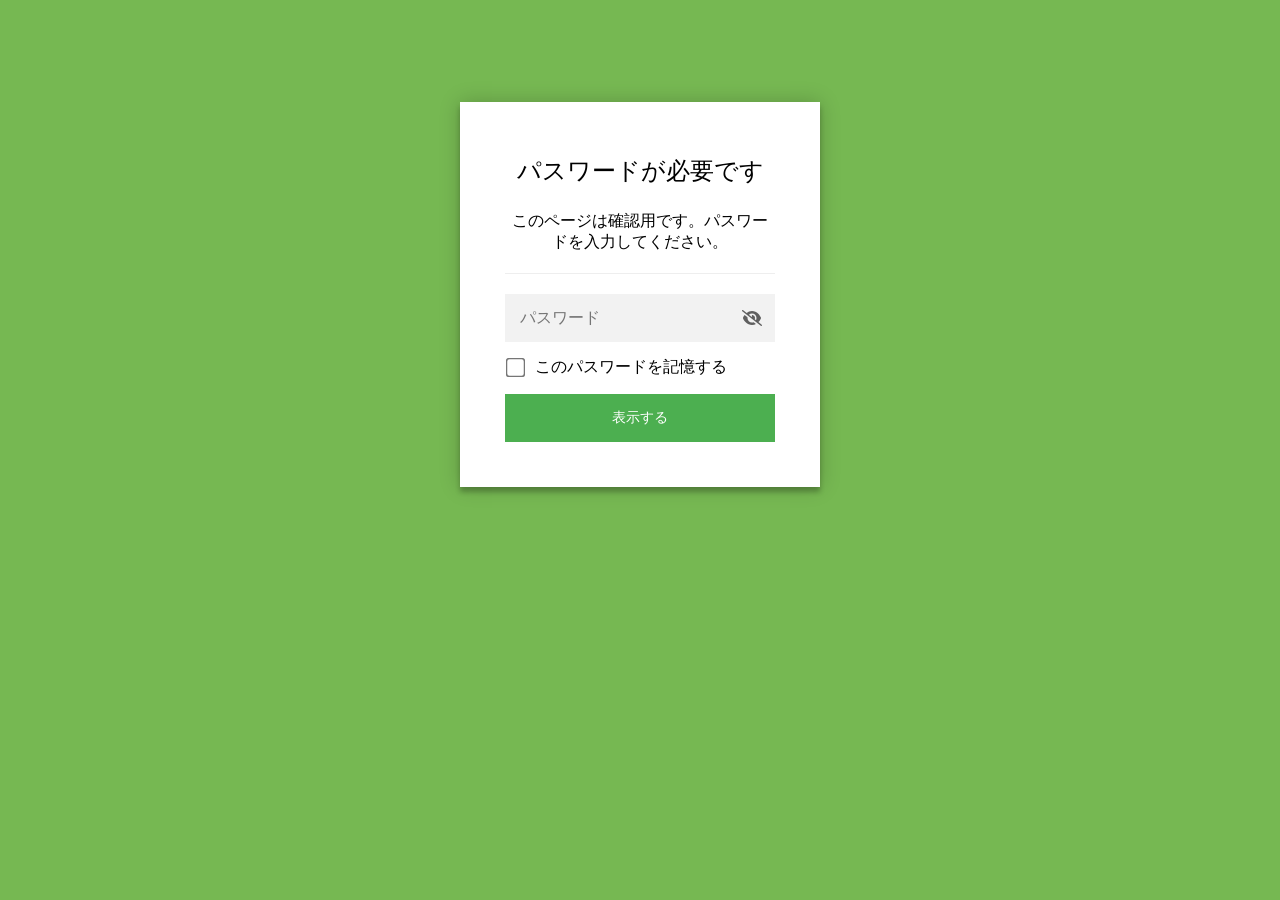
==== commit 2e141db2: "予算ページが暗号化できていなかったので対応" ====
--- a/taito-yosan/index.html
+++ b/taito-yosan/index.html
@@ -1,309 +1,892 @@
-<!doctype html>
-<html lang="ja">
-<head>
-<meta charset="utf-8">
-<meta name="viewport" content="width=device-width,initial-scale=1">
-<title>たいとう予算ビュー(非公式)</title>
-<style>
-:root{--y:#F5C400;--yd:#8a6d00;--bg:#fffdf5;--ink:#222;--mute:#666;--line:#e8e2c8;--card:#fff;--in:#4a90a4;--out:#e0902a}
-*{box-sizing:border-box}
-body{margin:0;font-family:"Hiragino Sans","Noto Sans JP",Meiryo,sans-serif;background:var(--bg);color:var(--ink);line-height:1.7}
-header{background:var(--y);padding:20px 16px}
-header h1{margin:0;font-size:1.5rem}
-header p{margin:4px 0 0;font-size:.9rem}
-main{max-width:980px;margin:0 auto;padding:16px}
-.note{background:#fff8d6;border:1px solid var(--y);border-radius:8px;padding:10px 14px;font-size:.85rem}
-.seg{display:flex;gap:8px;flex-wrap:wrap;margin:16px 0}
-.seg button{border:2px solid var(--y);background:#fff;border-radius:999px;padding:8px 16px;font-size:.95rem;cursor:pointer}
-.seg button.on{background:var(--y);font-weight:700}
-.card{background:var(--card);border:1px solid var(--line);border-radius:10px;padding:14px;margin:14px 0}
-h2{font-size:1.15rem;margin:0 0 8px;border-left:6px solid var(--y);padding-left:8px}
-.sum{display:flex;gap:12px;flex-wrap:wrap}
-.sum div{flex:1 1 140px;background:#fffbe6;border-radius:8px;padding:8px 12px}
-.sum b{font-size:1.3rem;display:block}
-svg{width:100%;height:auto}
-svg text{font-size:12px;fill:#222}
-table{width:100%;border-collapse:collapse;font-size:.9rem}
-th,td{padding:6px 8px;border-bottom:1px solid var(--line);text-align:right}
-th:first-child,td:first-child{text-align:left}
-tr.k{cursor:pointer;background:#fffbe6;font-weight:600}
-tr.k:hover{background:#fff1b0}
-tr.l1 td:first-child{padding-left:24px}tr.l2 td:first-child{padding-left:44px;color:#444}tr.l3 td:first-child{padding-left:64px;color:var(--mute);font-size:.85rem}tr.l1[data-t],tr.l2[data-t]{cursor:pointer}tr.l1[data-t]:hover,tr.l2[data-t]:hover{background:#fff7d0}.dp{font-size:.75rem;color:var(--yd)}
-.bar{display:inline-block;height:8px;background:var(--y);border-radius:4px;vertical-align:middle}
-footer{font-size:.8rem;color:var(--mute);padding:8px 0 40px}
-a{color:var(--yd)}
-.todo{color:var(--mute);font-size:.9rem}
-.tabs{display:flex;gap:0;margin:16px 0 0;border-bottom:3px solid var(--y)}
-.tabs button{border:0;background:#f4efd6;padding:10px 20px;font-size:1rem;cursor:pointer;border-radius:10px 10px 0 0;margin-right:4px}
-.tabs button.on{background:var(--y);font-weight:700}
-.up{color:#c0392b}.dn{color:#1f6fb2}
-.tw{overflow-x:auto}
-.tw table{min-width:640px}
-.chips{display:flex;gap:6px;flex-wrap:wrap;margin:8px 0}
-.chips button{border:1px solid var(--y);background:#fff;border-radius:999px;padding:4px 12px;font-size:.85rem;cursor:pointer}
-.chips button.on{background:var(--y);font-weight:700}
-.ctl{display:flex;gap:8px;flex-wrap:wrap;margin:8px 0}
-.ctl select,.ctl input{padding:6px 8px;border:1px solid var(--line);border-radius:6px;font-size:.9rem;flex:1 1 180px}
-.ev{border-top:1px solid var(--line);padding:8px 0}
-.ev b{font-size:.95rem}
-.badge{display:inline-block;border-radius:4px;padding:0 8px;font-size:.78rem;margin-left:6px;background:#eee}
-.b-拡大{background:#cfeccf}.b-改善{background:#ffe9a8}.b-維持{background:#e6e6e6}.b-縮小{background:#ffd9c2}.b-廃止・終了{background:#f5b7b1}.b-統合{background:#d6e4f5}
-.sc{font-size:.78rem;color:var(--mute)}
-details{margin:6px 0;font-size:.88rem}summary{cursor:pointer;color:var(--yd)}
-.mini{font-size:.82rem;margin:4px 0}.mini th,.mini td{padding:3px 6px}
-.warn{background:#fdecea;border:1px solid #e6a49c;border-radius:8px;padding:10px 14px;font-size:.85rem;margin:10px 0}
-</style>
-</head>
-<body>
-<header>
-<h1>たいとう予算ビュー</h1>
-<p>台東区の一般会計予算を「お金の流れ」で見る(非公式・個人による整理)</p>
-</header>
-<main>
-<div class="note">このサイトは台東区や区議会の公式サイトではありません。区が公開している資料をもとに整理した参考用です。数字を引用するときは必ず原本(出典欄)で確認してください。読み取りの誤りが残っている可能性があります。</div>
-
-<div class="tabs"><button id="t1" class="on">お金の流れ</button><button id="t2">事業の評価</button></div>
-<div id="tab-flow">
-<div class="seg" id="seg"></div>
-
-<div class="card"><h2>いくら入って、いくら使うのか</h2><div class="sum" id="sum"></div></div>
-
-<div class="card"><h2>お金の流れ(歳入 → 歳出)</h2>
-<p class="todo" style="margin:0 0 6px">棒の太さが金額です。全体の1%未満の款は「その他」にまとめています(下の表では個別に見られます)。</p>
-<div id="chart"></div></div>
-
-<div class="card"><h2>歳入の内訳(年度ごとの比較)</h2><div class="tw"><table id="tin"></table></div></div>
-<div class="card"><h2>歳出の内訳(年度ごとの比較)</h2><p class="todo" style="margin:0 0 6px">行を押すと、項、目、事業の順に開きます(事業の金額は令和8年度当初予算のみ)。増減は、R8当初予算からR7当初予算を引いた額です。赤は増、青は減です。</p><div class="tw"><table id="tout"></table></div></div>
-
-<div class="card"><h2>今後追加する予定</h2>
-<p class="todo">・事業の評価と予算(目・事業)の結びつけ<br>・予算の事業を、子育て・教育だけに絞って見る表示<br>・一部の事業で載せていない「今後の方向性」の追加</p></div>
-</div>
-<div id="tab-eval" hidden>
-<div class="warn"><b>確認中のデータです。</b>台東区が公開している「令和8年度事務事業評価」から、機械的に読み取って整理しました。誤りが残っている可能性があります。評価は区が自ら行ったもので、令和7年度の実績に基づきます。<br>・<b>評価シートで確認済み</b>:総務部、危機管理室、国際・都市交流推進室、区民部、文化産業観光部、産業振興担当、健康部、環境清掃部、教育委員会、こども家庭部・教育委員会、福祉部(評価結果と4段階の点数)、および健康部・福祉部の子育てに関わる事業(「目的・内容・お金を見る」を開けます)。決算額は千円単位の原本を万円に換算しています。<br>・評価結果と点数は、すべて評価シートの原本で確認しました(一覧表だけの読み取りでは、評価結果がずれた行が約1割ありました)。<br>・方向性を載せていない事業は、原本の文章を正しく切り分けられていないものです。読み取れなかった値は「—」です。必ず原本で確認してください。<br>・<b>事業数について</b>:区のページには「302事業を評価」と書かれていますが、公開されている一覧表(PDF)と15部署の評価シートは、どちらも275事業です。このサイトは275事業を載せています。区のページとの差(27事業:改善9、維持18)の理由は、公開資料からは分かりません。<a href="https://www.city.taito.lg.jp/kusei/kunokeikaku/gyouseihyouka/R08gyouseihyouka.html" target="_blank" rel="noopener">原本(台東区)</a></div>
-<div class="card"><h2>区の自己評価の結果</h2><div class="chips" id="rchips"></div><div class="ctl"><label style="flex:1 1 100%;font-size:.9rem"><input type="checkbox" id="kid" style="width:auto;flex:none"> 子育て・教育に関係する事業だけ見る</label><select id="dept"></select><input id="q" placeholder="事業名・方向性で検索"></div><p class="todo" id="cnt"></p><div id="evl"></div></div>
-<div class="card"><h2>評価の見方</h2><p style="font-size:.9rem;margin:0">区の担当課が前年度の実績をふまえて、「必要性」「効率性」「手段の適切性」「目的達成度」を4段階(4が最も高い)で自己評価し、総合的な方向性(拡大・改善・維持・縮小・廃止/終了・統合)を決めたものです。</p></div>
-</div>
-
-<div class="card"><h2>数字の読み方</h2>
-<p style="font-size:.9rem;margin:0">
-<b>当初予算</b>:前の年度に区議会で決まった金額(その後の補正は含みません)。<br>
-<b>予算現額</b>:当初予算に補正などを加えた、年度末時点の最終的な金額。<br>
-<b>決算額</b>:実際に入った・使ったお金。歳入が歳出を上回った分は「翌年度へ」(形式収支)として表示しています。<br>
-<b>款・項</b>:予算の大きな区分が款、その中身が項です。<br>
-※令和8年度は、予算の区分が見直されています。予算書では、前年度に同じ区分のない目(例:児童保育費、保育所管理費、児童育成費)があります。民生費の大幅な増や教育費の減には、この区分変更が含まれます。「事業が増えた・減った」とは限らないので、原本で確認してください。</p></div>
-
-<div class="card"><h2>出典</h2>
-<ul style="font-size:.9rem;margin:0;padding-left:20px">
-<li><a href="https://www.city.taito.lg.jp/kusei/zaisei/yosan/tousyo/tousyoyosansyo/r8tousho.files/r8yosan_ippan.pdf">令和8年度東京都台東区一般会計予算(台東区)</a></li>
-<li><a href="https://www.city.taito.lg.jp/kusei/zaisei/yosan/tousyo/tousyoyosansyo/r8tousho.html">令和8年度当初予算書・事項別明細書(台東区)</a></li>
-<li><a href="https://www.city.taito.lg.jp/kusei/zaisei/kessan/r7kessann.files/R7kessannsyo.pdf">令和7年度東京都台東区各会計歳入歳出決算書(台東区)</a></li>
-<li><a href="https://www.city.taito.lg.jp/kusei/zaisei/kessan/r7kessann.html">令和7年度決算のページ(台東区)</a></li>
-</ul></div>
-
-<div class="card"><h2>運営者について・ご意見窓口</h2>
-<p class="todo" style="margin:0">(ここに運営者の紹介と、誤りのご指摘・ご質問の連絡先を入れます)</p></div>
-
-<footer>金額は千円単位の原本を、億円に換算して表示しています(小数点以下は四捨五入のため合計が合わないことがあります)。</footer>
-</main>
-
-<script>
-// 単位:千円
-const REV={
- r8:[["特別区税",31762523,[["特別区民税",28177418],["軽自動車税",80934],["特別区たばこ税",3480606],["入湯税",23565]]],
- ["地方譲与税",365347,[["地方揮発油譲与税",71592],["自動車重量譲与税",268433],["地方道路譲与税",1],["森林環境譲与税",25321]]],
- ["利子割交付金",222426],["配当割交付金",729858],["株式等譲渡所得割交付金",1591581],["地方消費税交付金",7781088],["環境性能割交付金",1],["地方特例交付金",167381],
- ["特別区交付金",36300000,[["特別区財政調整交付金",36300000]]],["交通安全対策特別交付金",24098],
- ["分担金及び負担金",433919,[["分担金",132033],["負担金",301886]]],
- ["使用料及び手数料",3946889,[["使用料",3279028],["手数料",667861]]],
- ["国庫支出金",24162886,[["国庫負担金",22153959],["国庫補助金",1940064],["国庫委託金",68863]]],
- ["都支出金",12041428,[["都負担金",5660086],["都補助金",5711749],["都委託金",669593]]],
- ["財産収入",769729,[["財産運用収入",767966],["財産売払収入",1763]]],["寄附金",67117],
- ["繰入金",20129858,[["基金繰入金",20129858]]],["繰越金",1000000],
- ["諸収入",4023871,[["延滞金、加算金及び過料",17002],["特別区預金利子",15548],["貸付金元利収入",2058244],["受託事業収入",320201],["収益事業収入",600000],["障害福祉サービス収入",152440],["雑入",860436]]],
- ["特別区債",7680000]],
- g:[30954322,372362,313976,723316,1047324,7125668,137474,92483,35479932,25260,365360,4133097,25017438,10959510,1617378,448415,6448513,8716387,5220083,3013000],
- k:[31321853,366053,240130,726429,1097761,7180416,105289,89991,35381961,22159,357459,3814163,23849849,11061682,1695248,511233,6301595,8716387,5247092,2698340]
+<!DOCTYPE html>
+<html class="staticrypt-html">
+    <head>
+        <meta charset="utf-8" />
+        <title>パスワードが必要です</title>
+        <meta name="viewport" content="width=device-width, initial-scale=1" />
+
+        <!-- do not cache this page -->
+        <meta http-equiv="cache-control" content="max-age=0" />
+        <meta http-equiv="cache-control" content="no-cache" />
+        <meta http-equiv="expires" content="0" />
+        <meta http-equiv="expires" content="Tue, 01 Jan 1980 1:00:00 GMT" />
+        <meta http-equiv="pragma" content="no-cache" />
+
+        <style>
+            .staticrypt-hr {
+                margin-top: 20px;
+                margin-bottom: 20px;
+                border: 0;
+                border-top: 1px solid #eee;
+            }
+
+            .staticrypt-page {
+                width: 360px;
+                padding: 8% 0 0;
+                margin: auto;
+                box-sizing: border-box;
+            }
+
+            .staticrypt-form {
+                position: relative;
+                z-index: 1;
+                background: #ffffff;
+                max-width: 360px;
+                margin: 0 auto 100px;
+                padding: 45px;
+                text-align: center;
+                box-shadow: 0 0 20px 0 rgba(0, 0, 0, 0.2), 0 5px 5px 0 rgba(0, 0, 0, 0.24);
+            }
+
+            .staticrypt-form input[type="password"],
+            input[type="text"] {
+                background: inherit;
+                border: 0;
+                box-sizing: border-box; /* This ensures padding is included in the total width */
+                font-size: 14px;
+                outline: 0;
+                padding: 15px 30px 15px 15px; /* Adjust the padding to ensure there is space for the icon */
+                width: 100%;
+            }
+
+            .staticrypt-password-container {
+                position: relative;
+                outline: 0;
+                background: #f2f2f2;
+                width: 100%;
+                border: 0;
+                margin: 0 0 15px;
+                box-sizing: border-box;
+            }
+
+            .staticrypt-toggle-password-visibility {
+                cursor: pointer;
+                height: 20px;
+                opacity: 60%;
+                padding: 13px;
+                position: absolute;
+                right: 0;
+                top: 50%;
+                transform: translateY(-50%);
+                width: 20px;
+            }
+
+            .staticrypt-form .staticrypt-decrypt-button {
+                text-transform: uppercase;
+                outline: 0;
+                background: #4CAF50;
+                width: 100%;
+                border: 0;
+                padding: 15px;
+                color: #ffffff;
+                font-size: 14px;
+                cursor: pointer;
+            }
+
+            .staticrypt-form .staticrypt-decrypt-button:hover,
+            .staticrypt-form .staticrypt-decrypt-button:active,
+            .staticrypt-form .staticrypt-decrypt-button:focus {
+                background: #4CAF50;
+                filter: brightness(92%);
+            }
+
+            .staticrypt-html {
+                height: 100%;
+            }
+
+            .staticrypt-body {
+                height: 100%;
+                margin: 0;
+            }
+
+            .staticrypt-content {
+                height: 100%;
+                margin-bottom: 1em;
+                background: #76B852;
+                font-family: "Arial", sans-serif;
+                -webkit-font-smoothing: antialiased;
+                -moz-osx-font-smoothing: grayscale;
+            }
+
+            .staticrypt-instructions {
+                margin-top: -1em;
+                margin-bottom: 1em;
+            }
+
+            .staticrypt-title {
+                font-size: 1.5em;
+            }
+
+            label.staticrypt-remember {
+                display: flex;
+                align-items: center;
+                margin-bottom: 1em;
+            }
+
+            .staticrypt-remember input[type="checkbox"] {
+                transform: scale(1.5);
+                margin-right: 1em;
+            }
+
+            .hidden {
+                display: none !important;
+            }
+
+            .staticrypt-spinner-container {
+                height: 100%;
+                display: flex;
+                align-items: center;
+                justify-content: center;
+            }
+
+            .staticrypt-spinner {
+                display: inline-block;
+                width: 2rem;
+                height: 2rem;
+                vertical-align: text-bottom;
+                border: 0.25em solid gray;
+                border-right-color: transparent;
+                border-radius: 50%;
+                -webkit-animation: spinner-border 0.75s linear infinite;
+                animation: spinner-border 0.75s linear infinite;
+                animation-duration: 0.75s;
+                animation-timing-function: linear;
+                animation-delay: 0s;
+                animation-iteration-count: infinite;
+                animation-direction: normal;
+                animation-fill-mode: none;
+                animation-play-state: running;
+                animation-name: spinner-border;
+            }
+
+            @keyframes spinner-border {
+                100% {
+                    transform: rotate(360deg);
+                }
+            }
+
+            @media screen and (-webkit-min-device-pixel-ratio: 0) {
+                .staticrypt-form input[type="password"],
+                input[type="text"] {
+                    font-size: 16px;
+                }
+            }
+        </style>
+    </head>
+
+    <body class="staticrypt-body">
+        <div id="staticrypt_loading" class="staticrypt-spinner-container">
+            <div class="staticrypt-spinner"></div>
+        </div>
+
+        <div id="staticrypt_content" class="staticrypt-content hidden">
+            <div class="staticrypt-page">
+                <div class="staticrypt-form">
+                    <div class="staticrypt-instructions">
+                        <p class="staticrypt-title">パスワードが必要です</p>
+                        <p>このページは確認用です。パスワードを入力してください。</p>
+                    </div>
+
+                    <hr class="staticrypt-hr" />
+
+                    <form id="staticrypt-form" action="#" method="post">
+                        <div class="staticrypt-password-container">
+                            <input
+                                id="staticrypt-password"
+                                type="password"
+                                name="password"
+                                placeholder="パスワード"
+                                autofocus
+                            />
+
+                            <img
+                                class="staticrypt-toggle-password-visibility"
+                                alt="Show password"
+                                title="Show password"
+                                src="[data-uri]"
+                            />
+                        </div>
+
+                        <label id="staticrypt-remember-label" class="staticrypt-remember hidden">
+                            <input id="staticrypt-remember" type="checkbox" name="remember" />
+                            このパスワードを記憶する
+                        </label>
+
+                        <input type="submit" class="staticrypt-decrypt-button" value="表示する" />
+                    </form>
+                </div>
+            </div>
+        </div>
+
+        <script>
+            // these variables will be filled when generating the file - the template format is 'variable_name'
+            const staticryptInitiator = ((function(){
+  const exports = {};
+  const cryptoEngine = ((function(){
+  const exports = {};
+  const { subtle } = crypto;
+
+const IV_BITS = 16 * 8;
+const HEX_BITS = 4;
+const ENCRYPTION_ALGO = "AES-CBC";
+
+/**
+ * Translates between utf8 encoded hexadecimal strings
+ * and Uint8Array bytes.
+ */
+const HexEncoder = {
+    /**
+     * hex string -> bytes
+     * @param {string} hexString
+     * @returns {Uint8Array}
+     */
+    parse: function (hexString) {
+        if (hexString.length % 2 !== 0) throw "Invalid hexString";
+        const arrayBuffer = new Uint8Array(hexString.length / 2);
+
+        for (let i = 0; i < hexString.length; i += 2) {
+            const byteValue = parseInt(hexString.substring(i, i + 2), 16);
+            if (isNaN(byteValue)) {
+                throw "Invalid hexString";
+            }
+            arrayBuffer[i / 2] = byteValue;
+        }
+        return arrayBuffer;
+    },
+
+    /**
+     * bytes -> hex string
+     * @param {Uint8Array} bytes
+     * @returns {string}
+     */
+    stringify: function (bytes) {
+        const hexBytes = [];
+
+        for (let i = 0; i < bytes.length; ++i) {
+            let byteString = bytes[i].toString(16);
+            if (byteString.length < 2) {
+                byteString = "0" + byteString;
+            }
+            hexBytes.push(byteString);
+        }
+        return hexBytes.join("");
+    },
 };
-const EXP={
- r8:[["議会費",744653],
- ["総務費",19965287,[["総務管理費",14153851],["防災費",1962156],["徴税費",816611],["戸籍及び住民基本台帳費",1181184],["選挙費",24441],["統計調査費",60823],["区民施設費",1699762],["監査委員費",66459]]],
- ["民生費",62685675,[["社会福祉費",21977788],["児童福祉費",22831016],["生活保護費",17769907],["国民年金費",106963],["災害救助費",1]]],
- ["衛生費",14665526,[["衛生管理費",1610859],["保健所費",1650061],["公衆衛生費",5020918],["環境衛生費",877158],["清掃費",5506530]]],
- ["文化観光費",1957455,[["文化費",1277584],["観光費",679871]]],
- ["産業経済費",5732519],
- ["土木費",11043999,[["土木管理費",2835024],["道路橋りょう費",3589970],["河川費",3872],["公園費",1284402],["建築費",330777],["都市整備費",2330305],["住宅費",669649]]],
- ["教育費",26682147,[["教育総務費",3423803],["小学校費",8023722],["中学校費",4577525],["校外施設費",150195],["幼稚園費",1534573],["こども園費",1635381],["社会教育費",6554637],["社会体育費",782311]]],
- ["諸支出金",9422739,[["普通財産取得費",1],["公債費",1352643],["小切手支払未済償還金",1],["特別会計繰出金",7942333],["財政調整基金積立金",79397],["減債基金積立金",48364]]],
- ["予備費",300000]],
- g:[721799,28324400,39318535,13923902,2208670,4356437,9975569,33179579,10115649,86758],
- k:[703747,26184427,37867926,12969917,2029266,3972739,9359709,31215071,9866834,0]
+
+/**
+ * Translates between utf8 strings and Uint8Array bytes.
+ */
+const UTF8Encoder = {
+    parse: function (str) {
+        return new TextEncoder().encode(str);
+    },
+
+    stringify: function (bytes) {
+        return new TextDecoder().decode(bytes);
+    },
 };
-const MODES=[{id:"r8",label:"R8 当初予算",full:"令和8年度 当初予算"},{id:"g",label:"R7 予算現額",full:"令和7年度 予算現額"},{id:"k",label:"R7 決算額",full:"令和7年度 決算額"}];
-let mode="r8";
-
-const oku=v=>(v/100000).toLocaleString("ja-JP",{minimumFractionDigits:1,maximumFractionDigits:1});
-const pct=(v,t)=>(v/t*100).toFixed(1)+"%";
-function rows(D,id){return D.r8.map((x,i)=>({name:x[0],amt:id==="r8"?x[1]:D[id][i],sub:id==="r8"?(x[2]||[]):[]}));}
-
-function seg(){
- const s=document.getElementById("seg");s.innerHTML="";
- MODES.forEach(m=>{const b=document.createElement("button");b.textContent=m.label;b.className=m.id===mode?"on":"";b.onclick=()=>{mode=m.id;render()};s.appendChild(b)});
-}
-function summary(R,E){
- const tr=R.reduce((a,x)=>a+x.amt,0),te=E.reduce((a,x)=>a+x.amt,0);
- let h=`<div>歳入<b>${oku(tr)}億円</b></div><div>歳出<b>${oku(te)}億円</b></div>`;
- if(mode==="k")h+=`<div>翌年度へ(形式収支)<b>${oku(tr-te)}億円</b></div>`;
- h+=`<div style="flex-basis:100%;background:none;padding:0;font-size:.85rem;color:var(--mute)">${MODES.find(m=>m.id===mode).full}・一般会計</div>`;
- document.getElementById("sum").innerHTML=h;
- return [tr,te];
-}
-function merge(list,total){
- const big=[],sm={name:"その他",amt:0};
- list.forEach(x=>{x.amt/total<0.01?sm.amt+=x.amt:big.push(x)});
- if(sm.amt>0)big.push(sm);
- return big;
-}
-function sankey(R,E,tr,te){
- const L=merge(R,tr).sort((a,b)=>b.amt-a.amt);
- let Er=merge(E,te).sort((a,b)=>b.amt-a.amt);
- let carry=tr-te;
- const Ex=Er.map(x=>({...x}));
- if(mode==="k"&&carry>0)Ex.push({name:"翌年度へ",amt:carry,carry:true});
- const tot=Math.max(tr,Ex.reduce((a,x)=>a+x.amt,0));
- const W=900,H=560,sc=H/tot,x1=230,x2=335,x3=565,x4=670,gap=0;
- // 左右ノードの縦位置
- const pos=(arr,gapPx)=>{let y=0;return arr.map(n=>{const h=Math.max(n.amt*sc,2);const o={n,y,h};y+=h+gapPx;return o})};
- const nl=pos(L,6),nr=pos(Ex,6);
- const hl=nl.length?nl[nl.length-1].y+nl[nl.length-1].h:H, hr=nr[nr.length-1].y+nr[nr.length-1].h;
- const HH=Math.max(hl,hr,H)+10;
- let s=`<svg viewBox="0 0 ${W} ${HH}" role="img" aria-label="歳入から歳出への流れ">`;
- // 中央の縦位置(ギャップ無しで積む)
- let cy=0;
- nl.forEach(o=>{
-  const h=o.n.amt*sc, y2=cy; cy+=h;
-  const xm=(x2+x3)/2;
-  s+=`<path d="M${x2},${o.y} C${(x1+x2)/2},${o.y} ${(x1+x2)/2},${y2} ${x2+0},${y2} L${x2},${y2+h} C${(x1+x2)/2},${y2+h} ${(x1+x2)/2},${o.y+o.h} ${x1+0},${o.y+o.h} Z" fill="none"/>`;
- });
- // 左 → 中央リボン
- cy=0;
- nl.forEach(o=>{
-  const h=o.n.amt*sc,y2=cy;cy+=h;const m=(x1+x2)/2;
-  s+=`<path d="M${x1},${o.y} C${m},${o.y} ${m},${y2} ${x2},${y2} L${x2},${y2+h} C${m},${y2+h} ${m},${o.y+o.h} ${x1},${o.y+o.h} Z" fill="#4a90a4" opacity=".35"><title>${o.n.name} ${oku(o.n.amt)}億円</title></path>`;
- });
- // 中央 → 右リボン
- cy=0;
- nr.forEach(o=>{
-  const h=o.n.amt*sc,y2=cy;cy+=h;const m=(x3+x4)/2;
-  const col=o.n.carry?"#999":"#e0902a";
-  s+=`<path d="M${x3},${y2} C${m},${y2} ${m},${o.y} ${x4},${o.y} L${x4},${o.y+o.h} C${m},${o.y+o.h} ${m},${y2+h} ${x3},${y2+h} Z" fill="${col}" opacity=".35"><title>${o.n.name} ${oku(o.n.amt)}億円</title></path>`;
- });
- // 中央バー
- s+=`<rect x="${x2}" y="0" width="${x3-x2}" height="${tot*sc}" fill="#F5C400"/><text x="${(x2+x3)/2}" y="${tot*sc/2-6}" text-anchor="middle" font-weight="700">一般会計</text><text x="${(x2+x3)/2}" y="${tot*sc/2+12}" text-anchor="middle">${oku(tr)}億円</text>`;
- // ノードとラベル(重なり回避)
- const lab=(arr,xr,anchor,tx,color)=>{
-  let last=-99;
-  arr.forEach(o=>{
-   s+=`<rect x="${xr}" y="${o.y}" width="14" height="${o.h}" fill="${color(o)}"/>`;
-   let ty=o.y+o.h/2+4; if(ty<last+14)ty=last+14; last=ty;
-   s+=`<text x="${tx}" y="${ty}" text-anchor="${anchor}">${o.n.name} ${oku(o.n.amt)}億</text>`;
-  });
- };
- lab(nl,x1-14,"end",x1-20,()=>"#4a90a4");
- lab(nr,x4,"start",x4+20,o=>o.n.carry?"#999":"#e0902a");
- s+="</svg>";
- document.getElementById("chart").innerHTML=s;
-}
-const BUD={"REVD":[{"n":"特別区税","c":31762523,"p":28448854,"g":30954322,"k":31321853,"s":[["特別区民税",28177418,25071145],["軽自動車税",80934,82325],["特別区たばこ税",3480606,3271407],["入湯税",23565,23977]]},{"n":"地方譲与税","c":365347,"p":372362,"g":372362,"k":366053,"s":[["地方揮発油譲与税",71592,85326],["自動車重量譲与税",268433,260652],["地方道路譲与税",1,1],["森林環境譲与税",25321,26383]]},{"n":"利子割交付金","c":222426,"p":313976,"g":313976,"k":240130,"s":[]},{"n":"配当割交付金","c":729858,"p":463316,"g":723316,"k":726429,"s":[]},{"n":"株式等譲渡所得割交付金","c":1591581,"p":447324,"g":1047324,"k":1097761,"s":[]},{"n":"地方消費税交付金","c":7781088,"p":6885668,"g":7125668,"k":7180416,"s":[]},{"n":"環境性能割交付金","c":1,"p":137474,"g":137474,"k":105289,"s":[]},{"n":"地方特例交付金","c":167381,"p":92483,"g":92483,"k":89991,"s":[]},{"n":"特別区交付金","c":36300000,"p":33700000,"g":35479932,"k":35381961,"s":[["特別区財政調整交付金",36300000,33700000]]},{"n":"交通安全対策特別交付金","c":24098,"p":25260,"g":25260,"k":22159,"s":[]},{"n":"分担金及び負担金","c":433919,"p":645852,"g":365360,"k":357459,"s":[["分担金",132033,53363],["負担金",301886,592489]]},{"n":"使用料及び手数料","c":3946889,"p":4253202,"g":4133097,"k":3814163,"s":[["使用料",3279028,3559557],["手数料",667861,693645]]},{"n":"国庫支出金","c":24162886,"p":23615123,"g":25017438,"k":23849849,"s":[["国庫負担金",22153959,21463304],["国庫補助金",1940064,2092896],["国庫委託金",68863,58923]]},{"n":"都支出金","c":12041428,"p":10822029,"g":10959510,"k":11061682,"s":[["都負担金",5660086,5479077],["都補助金",5711749,4281461],["都委託金",669593,1061491]]},{"n":"財産収入","c":769729,"p":558575,"g":1617378,"k":1695248,"s":[["財産運用収入",767966,554362],["財産売払収入",1763,4213]]},{"n":"寄附金","c":67117,"p":65415,"g":448415,"k":511233,"s":[]},{"n":"繰入金","c":20129858,"p":10555362,"g":6448513,"k":6301595,"s":[["基金繰入金",20129858,10555362]]},{"n":"繰越金","c":1000000,"p":1000000,"g":8716387,"k":8716387,"s":[]},{"n":"諸収入","c":4023871,"p":5184725,"g":5220083,"k":5247092,"s":[["延滞金、加算金及び過料",17002,12002],["特別区預金利子",15548,7402],["貸付金元利収入",2058244,2060122],["受託事業収入",320201,353538],["収益事業収入",600000,600000],["障害福祉サービス収入",152440,149621],["雑入",860436,2002040]]},{"n":"特別区債","c":7680000,"p":3013000,"g":3013000,"k":2698340,"s":[]}],"EXPD":[{"n":"議会費","c":744653,"p":723588,"g":721799,"k":703747,"s":[{"n":"議会費","c":744653,"p":723588,"m":[{"n":"議会費","c":566442,"p":555168,"j":[["議員報酬等",445802,null],["費用弁償",7632,"区議会事務局"],["議会運営",108155,null],["議会ICT化の推進",4853,"区議会事務局"]]},{"n":"事務局費","c":178211,"p":168420,"j":[["職員費",175343,"人事課"],["区議会事務局運営",2868,"区議会事務局"]]}]}]},{"n":"総務費","c":19965287,"p":18328906,"g":28324400,"k":26184427,"s":[{"n":"総務管理費","c":14153851,"p":13188495,"m":[{"n":"一般管理費","c":8118381,"p":null,"j":[["職員費",5252062,"人事課"],["東京都職員共済組合負担金",47576,"人事課"],["雇用保険料本人負担分",19458,"人事課"],["人材育成の推進",23006,null],["管理運営",1774638,null],["事業費",723734,null],["各種分担金",261334,null],["各種団体事業助成",4080,null],["総務部管理運営",6397,"総務課ほか"],["国際・都市交流推進室管理運営",3986,"都市交流課"],["区民部管理運営",2110,"区民課ほか"]]},{"n":"広報費","c":262392,"p":null,"j":[["広報「たいとう」の発行〔行政計画〕",94576,"広報課"],["声の広報",2523,"広報課"],["台東区公式ホームページ〔行政計画〕",6956,"広報課"],["広聴運営",2917,null],["CATV放送番組制作",144144,"広報課"],["「わたしの便利帳」の発行",2614,"広報課"],["たいとうメールマガジン〔行政計画〕",330,"広報課"],["広報力向上の推進〔行政計画〕",8332,"広報課"]]},{"n":"財政管理費","c":4600,"p":null,"j":[["予算事務",2695,"財政課"],["契約事務",887,"経理課"],["検査事務",1018,"経理課"]]},{"n":"会計管理費","c":65287,"p":null,"j":[["会計事務",24801,"会計課"],["公金取扱手数料",40099,"会計課"],["会計管理室管理運営",387,"会計課"]]},{"n":"財産管理費","c":40029,"p":null,"j":[["財産管理一般",8137,"経理課"],["台東区土地開発公社運営",3344,"経理課"],["普通財産維持管理〔行政計画〕",28548,"経理課"]]},{"n":"企画調整費","c":284792,"p":null,"j":[["行政経営推進〔行政計画〕",20169,"企画課"],["職員提案制度",122,"企画課"],["総合調整",2094,"企画課"],["フリーアドレスモデル実施〔行政計画〕",12817,"企画課"],["公共施設等マネジメント〔行政計画〕",574,"用地・施設活用課"],["旧柳北小学校跡地活用",183109,"用地・施設活用課"],["企画財政部管理運営",3768,"企画課ほか"],["用地・施設活用担当管理運営",1358,"用地・施設活用課"],["清川二丁目プロジェクト推進〔行政計画〕",60781,null]]},{"n":"区民事務所費","c":6145,"p":null,"j":[["区民事務所管理運営",6145,"区民課"]]},{"n":"公共施設建設基金積立金","c":124516,"p":null,"j":[["公共施設建設基金積立金",124516,"財政課"]]},{"n":"環境整備基金積立金","c":67977,"p":null,"j":[["環境整備基金積立金",67977,"財政課"]]},{"n":"たいとうフェスタ推進費","c":71000,"p":null,"j":[["ときめき   たいとうフェスタ計画事業推進",71000,"都市交流課"]]},{"n":"情報システム推進費","c":3228874,"p":null,"j":[["情報化施策の推進〔行政計画〕",63124,"情報政策課"],["BPR等による業務改善〔行政計画〕",49535,"情報政策課"],["行政データの利活用推進〔行政計画〕",9047,"情報政策課"],["生成AIの活用〔行政計画〕",5280,"情報政策課"],["職員のICTリテラシー向上〔行政計画〕",17075,"情報政策課"],["キャッシュレス決済の推進",19834,"情報政策課"],["スマート窓口の整備〔行政計画〕",94366,"情報政策課"],["基幹系業務システム",1134222,"情報システム課"],["内部系業務システム〔行政計画〕",276366,"情報システム課"],["インターネット接続基盤",55789,"情報システム課"],["財務会計・文書管理システム",297837,"情報システム課"],["電子申請・電子調達システム〔行政計画〕",21061,"情報システム課"],["公共施設予約システム〔行政計画〕",145786,"情報システム課"],["クラウド及びネットワーク基盤",706648,"情報システム課"],["情報システムの標準化〔行政計画〕",332904,"情報システム課"]]},{"n":"地域活動推進費","c":182077,"p":null,"j":[["掲示板維持管理",67283,"区民課"],["町会活性化支援",20515,"区民課"],["自治総合センターコミュニティ助成",2514,"区民課"],["町会及び町会連合会助成",91765,"区民課"]]},{"n":"コミュニティ推進費","c":12139,"p":null,"j":[["コミュニティ推進",9456,"区民課"],["コミュニティ交流促進",2683,"区民課"]]},{"n":"徴収一元費","c":36791,"p":null,"j":[["徴収一元事務",36791,"収納課"]]},{"n":"施設費","c":50748,"p":null,"j":[["営繕事務",4387,"施設課"],["区有施設保全",46361,"施設課"]]},{"n":"公共施設建設費","c":564498,"p":null,"j":[["台東小島ビル改築",564498,"用地・施設活用課"]]},{"n":"庁舎整備基金積立金","c":1033605,"p":null,"j":[["庁舎整備基金積立金",1033605,"企画課"]]}]},{"n":"防災費","c":1962156,"p":1366276,"m":[{"n":"防災対策費","c":1940750,"p":1356875,"j":[["被災自治体への支援",400,"人事課"],["災害対策本部機能の充実〔行政計画〕",60298,"危機・災害対策課"],["避難行動要支援者対策の推進〔行政計画〕",4119,"危機・災害対策課"],["消防団運営",1905,"危機・災害対策課"],["自主防災組織活動助成〔行政計画〕",6273,"危機・災害対策課"],["初期消火体制の強化〔行政計画〕",19886,"危機・災害対策課"],["防災広場の維持管理",24208,"危機・災害対策課"],["防災会議等運営",244,"危機・災害対策課"],["防災行動力の向上",358427,null],["防災警戒待機",5899,"危機・災害対策課"],["災害見舞金支給",289,"危機・災害対策課"],["各種団体事業助成",10047,null],["水・食料・生活必需品の備蓄〔行政計画〕",208585,"危機・災害対策課"],["井戸・備蓄倉庫等の維持管理",39040,"危機・災害対策課"],["防災行政無線等の維持管理〔行政計画〕",52109,"危機・災害対策課"],["帰宅困難者対策の推進〔行政計画〕",29328,"危機・災害対策課"],["災害応急対応",1675,"危機・災害対策課"],["北部地区防災性向上の推進〔行政計画〕",18457,"地域整備第二課"],["密集住宅市街地整備促進〔行政計画〕",138840,"地域整備第三課"],["住まいの安心建替え助成〔行政計画〕",4600,"地域整備第三課"],["安全で安心して住める建築物等への助成〔行政計画〕",46886,"建築課"],["緊急輸送道路沿道建築物の耐震化助成〔行政計画〕",688341,"建築課"],["狭あい道路拡幅整備〔行政計画〕",196887,"建築課"],["耐震改修促進計画改定",11495,"建築課"],["従前居住者用住宅",6279,"住宅課"],["水防用資材整備等",1623,"道路管理課"],["防災船着場維持管理",2038,"土木課"],["危機管理室管理運営",2572,"危機・災害対策課"]]},{"n":"災害対策基金積立金","c":21406,"p":9401,"j":[["災害対策基金積立金",21406,"危機・災害対策課"]]}]},{"n":"徴税費","c":816611,"p":802755,"m":[{"n":"税務総務費","c":450715,"p":397794,"j":[["職員費",416000,"人事課"],["納税奨励",1294,"税務課"],["租税教育推進",1063,"税務課"],["各種団体事業助成",2800,null],["コンビニ交付〔行政計画〕",29558,"税務課"]]},{"n":"賦課徴収費","c":365896,"p":404961,"j":[["諸税課税事務",17734,"税務課"],["住民税課税事務",114720,"税務課"],["収納事務",233442,"税務課"]]}]},{"n":"戸籍及び住民基本台帳費","c":1181184,"p":1289189,"m":[{"n":"戸籍住民基本台帳総務費","c":689151,"p":600497,"j":[["職員費",631180,"人事課"],["コンビニ交付〔行政計画〕",57971,"戸籍住民サービス課"]]},{"n":"戸籍事務費","c":247412,"p":472606,"j":[["戸籍事務",233410,"戸籍住民サービス課"],["人口動態調査事務",180,"戸籍住民サービス課"],["氏名の振り仮名法制化対応",13822,"戸籍住民サービス課"]]},{"n":"住民基本台帳費","c":244621,"p":216086,"j":[["住民基本台帳事務",149866,"戸籍住民サービス課"],["印鑑登録・証明事務",1144,"戸籍住民サービス課"],["移動人口調査",444,"戸籍住民サービス課"],["個人番号カード事務",88860,"戸籍住民サービス課"],["おくやみコーナー運営",4307,"戸籍住民サービス課"]]}]},{"n":"選挙費","c":24441,"p":256990,"m":[{"n":"選挙管理委員会費","c":14403,"p":13742,"j":[["選挙管理委員の報酬",12384,null],["事務費",2019,null]]},{"n":"選挙啓発費","c":3488,"p":3729,"j":[["明るい選挙推進協議会",909,null],["選挙一般啓発",2579,null]]},{"n":"選挙執行費","c":6550,"p":239519,"j":[["区長選挙及び区議会議員選挙準備",6550,null]]}]},{"n":"統計調査費","c":60823,"p":225394,"m":[{"n":"統計調査総務費","c":1506,"p":null,"j":[["統計調査運営",1370,"総務課"],["東京都統計調査員確保対策",136,"総務課"]]},{"n":"基幹統計費","c":59317,"p":null,"j":[["学校基本調査",45,"総務課"],["経済センサス調査区管理",54,"総務課"],["経済センサス活動調査",59218,"総務課"]]}]},{"n":"区民施設費","c":1699762,"p":1133192,"m":[{"n":"区民施設総務費","c":41868,"p":40214,"j":[["職員費",41868,"人事課"]]},{"n":"保養施設費","c":2683,"p":6317,"j":[["指定保養施設の運営",2683,"区民課"]]},{"n":"区民会館費","c":1442054,"p":882406,"j":[["台東区民会館",77237,"区民課"],["区民館",768801,null],["金杉区民館下谷分館大規模改修〔行政計画〕",596016,"区民課"]]},{"n":"公会堂費","c":213157,"p":204255,"j":[["浅草公会堂",213157,"区民課"]]}]},{"n":"監査委員費","c":66459,"p":66615,"m":[{"n":"監査委員費","c":66459,"p":66615,"j":[["監査委員の報酬",9617,"監査事務局"],["職員費",55083,"人事課"],["監査事務局運営",1759,"監査事務局"]]}]}]},{"n":"民生費","c":62685675,"p":39068251,"g":39318535,"k":37867926,"s":[{"n":"社会福祉費","c":21977788,"p":15939810,"m":[{"n":"社会福祉総務費","c":5010978,"p":4480093,"j":[["職員費",2351606,"人事課"],["(仮称)北上野二丁目福祉施設開設準備〔行政計画〕",23138,"こども政策課"],["民生委員・児童委員",32774,"福祉課"],["行旅死亡人等取扱事務",4124,"福祉課"],["原爆被爆者見舞金支給",205,"福祉課"],["中国残留邦人等生活支援",16485,"福祉課"],["特別弔慰金事務",106,"福祉課"],["進学支援貸付事務",8015,"福祉課"],["成年後見制度利用支援〔行政計画〕",3637,"福祉課"],["包摂的な支援の推進〔行政計画〕",17579,"福祉課"],["福祉のまちづくり推進〔行政計画〕",3470,"福祉課"],["社会福祉法人の認可及び福祉サービス指導検査等事務",714,"福祉課"],["福祉大会",1094,"福祉課"],["社会福祉事業団運営",294058,null],["社会福祉協議会助成",239620,null],["三ノ輪福祉センター維持管理",95717,"福祉課"],["寝たきり高齢者介護慰労",1197,"高齢福祉課"],["高齢者保健福祉計画及び介護保険事業計画推進",1030,"高齢福祉課"],["高齢者保健福祉計画及び介護保険事業計画の策定",7465,"高齢福祉課"],["介護サービス利用者負担額軽減",9768,"介護保険課"],["介護サービス第三者評価受審費用助成",2698,"介護保険課"],["介護サービス人材確保〔行政計画〕",112692,"介護保険課"],["要保護者入院日用品支給",10,"保護課"],["緊急要保護者に対する応急措置",1418,"保護課"],["女性相談",5744,"保護課"],["自立支援センター関連業務〔行政計画〕",21021,"保護課"],["北部地区活性化支援",137,"保護課"],["生活困窮者自立支援〔行政計画〕",37310,"保護課"],["路上生活者巡回相談",7347,"保護課"],["高額療養費資金貸付",600,"国民健康保険課"],["国民健康保険財政基盤安定繰出金",1340166,"国民健康保険課"],["各種民生事業・団体助成",4748,null],["福祉部管理運営",7195,"福祉課ほか"],["終活総合相談支援〔行政計画〕",7032,"福祉課"],["区民葬儀利用者負担助成",4745,"福祉課"],["低所得世帯エアコン購入費助成",346313,"高齢福祉課"]]},{"n":"老人福祉費","c":3497922,"p":2581832,"j":[["高齢者自立支援用具給付",16576,"高齢福祉課"],["高齢者ふれあい入浴",126639,"高齢福祉課"],["マッサージサービス",2482,"高齢福祉課"],["老人福祉電話貸与及び専用電話助成",3381,null],["聞こえの改善機器購入費助成",63577,"高齢福祉課"],["高齢者住宅対策",12282,null],["ひとり暮らし高齢者対策",11013,null],["寝たきり高齢者対策",222147,null],["高齢者移送サービス",5878,"高齢福祉課"],["シルバー人材センター振興",103424,"高齢福祉課"],["老人福祉施設管理運営",987453,null],["高齢者在宅サービス",151061,null],["特別養護老人ホーム入所調整",285,"高齢福祉課"],["老人福祉施設維持修繕",855942,"高齢福祉課"],["かがやき長寿ひろば〔行政計画〕",71010,"高齢福祉課"],["区立高齢者福祉施設サービス第三者評価",3636,"高齢福祉課"],["地域密着型サービス施設整備助成〔行政計画〕",402,"高齢福祉課"],["高齢者総合相談〔行政計画〕",16217,"高齢福祉課"],["高齢者デジタル活用支援〔行政計画〕",18572,"高齢福祉課"],["高齢者地域見守りネットワーク〔行政計画〕",4071,"高齢福祉課"],["高齢者虐待等防止〔行政計画〕",1918,"高齢福祉課"],["老人保護",306751,"高齢福祉課"],["高齢者緊急一時宿泊",696,"高齢福祉課"],["認知症高齢者支援の推進〔行政計画〕",25889,"高齢福祉課"],["機能強化型地域包括支援センターの運営〔行政計画〕",446,"高齢福祉課"],["シニアクラブ活動支援",20624,"健康課"],["寿作品展示会",5673,"健康課"],["長寿者慶祝記念",3350,"健康課"],["ゲートボール促進",755,"健康課"],["後期高齢者医療保険基盤安定繰出金",455772,"国民健康保険課"]]},{"n":"心身障害者福祉費","c":7979543,"p":7497811,"j":[]},{"n":"青少年育成費","c":33964,"p":30790,"j":[["青少年委員",5058,"児童・青少年育成課"],["青少年問題協議会運営",5118,"児童・青少年育成課"],["青少年地区活動推進",6425,"児童・青少年育成課"],["二十歳の集い",4215,"児童・青少年育成課"],["青少年フェスティバル",8474,"児童・青少年育成課"],["台東区善行青少年の表彰",286,"児童・青少年育成課"],["若者育成支援推進〔行政計画〕",4388,"児童・青少年育成課"]]},{"n":"社会福祉施設建設費","c":5455381,"p":1349284,"j":[["(仮称)北上野二丁目福祉施設整備〔行政計画〕",3741393,"こども政策課ほか"],["千束保健福祉センター整備〔行政計画〕",1364139,"障害福祉課"],["シルバー人材センター改築",129300,"高齢福祉課"],["障害者グループホームこじま整備〔行政計画〕",220549,"障害福祉課"]]}]},{"n":"児童福祉費","c":22831016,"p":6034344,"m":[{"n":"児童福祉総務費","c":8447054,"p":5881266,"j":[["職員費",2658100,"人事課"],["台東区次世代育成支援地域協議会運営",932,"こども政策課"],["特定教育・保育施設等指導監査",5670,"こども政策課"],["児童扶養手当",375988,null],["児童育成手当",235975,"子育て支援課"],["児童手当",3085905,"子育て支援課"],["にぎやか家庭応援プラン",9009,"子育て支援課"],["子ども医療費助成〔行政計画〕",946066,"子育て支援課"],["母子保健給付",12568,"子育て支援課"],["出産費用助成",89754,"子育て支援課"],["弱視等治療用眼鏡助成",186,"子育て支援課"],["入院助産",4746,"子育て支援課"],["子育てアシスト〔行政計画〕",5526,"子育て支援課"],["子供育成活動支援〔行政計画〕",10429,"子育て支援課"],["多胎児家庭支援",885,"子育て支援課"],["奨学給付金〔行政計画〕",7416,"子育て支援課"],["ファミリー・サポート・センター運営〔行政計画〕",28924,"子育て支援課"],["ベビーシッターによる一時預かり利用支援〔行政計画〕",156353,"子育て支援課"],["あずかりすくすくサポート〔行政計画〕",133299,"子育て支援課"],["子ども家庭支援センター運営",178134,null],["子育て短期支援〔行政計画〕",43879,null],["養育支援ヘルパー〔行政計画〕",4224,null],["要保護児童支援ネットワーク〔行政計画〕",82142,null],["ヤングケアラー支援〔行政計画〕",350,null],["こども家庭相談支援〔行政計画〕",28004,null],["子育てのための施設等利用給付",294542,"保育課"],["保育所等医療的ケア児支援〔行政計画〕",7974,"保育課"],["こどもクラブ等医療的ケア児支援〔行政計画〕",34355,"児童・青少年育成課"],["帰宅困難者対策",1277,"児童・青少年育成課"],["こども家庭部管理運営",2993,"子育て支援課ほか"],["子供の権利の普及啓発〔行政計画〕",1449,"こども政策課"]]},{"n":"家庭福祉費","c":60161,"p":72456,"j":[["母子及び父子福祉資金貸付事務",346,"子育て支援課"],["ひとり親家庭福祉",43133,null],["交通遺児家庭等レクリエーション",874,"子育て支援課"],["母子福祉協議会助成",260,"子育て支援課"],["ひとり親家庭就業支援",14625,null],["養育費受け取り支援〔行政計画〕",878,"子育て支援課"],["母子福祉",33,"保護課"],["家庭福祉",12,"保護課"]]},{"n":"母子生活支援施設費","c":77323,"p":80622,"j":[["母子生活支援施設",77323,"子育て支援課"]]},{"n":"児童保育費","c":9473651,"p":0,"j":[["保育所入所事務",12424,"保育課"],["保育委託〔行政計画〕",6672006,"保育課"],["私立保育所振興〔行政計画〕",553889,"保育課"],["地域型保育給付",861182,"保育課"],["地域型保育振興",10521,"保育課"],["認証保育所運営費助成",528498,"保育課"],["ベビーシッター利用支援",6870,"保育課"],["病児・病後児保育〔行政計画〕",12961,"保育課"],["保育所等保育士等人材確保〔行政計画〕",324745,"保育課"],["保育所等保育士等キャリア育成〔行政計画〕",322050,"保育課"],["保育所等保育サービス推進",139347,"保育課"],["保育所等業務効率化推進",975,"保育課"],["保育所等における児童の安全対策",750,"保育課"],["保育所等教材費等援助",90,"保育課"],["私立保育所改修助成",10486,"保育課"],["保育所等乳児等支援給付〔行政計画〕",16857,"保育課"]]},{"n":"保育所管理費","c":1812174,"p":0,"j":[["保育所施設管理",204650,"こども政策課"],["保育所運営",1282179,null],["東上野乳児保育園管理運営",295682,"保育課"],["障害児等保育",29663,"保育課"]]},{"n":"児童育成費","c":2237830,"p":0,"j":[["児童館・こどもクラブ等施設管理",52703,"こども政策課"],["東泉こどもクラブ大規模改修〔行政計画〕",30438,"こども政策課"],["北上野こどもクラブ大規模改修〔行政計画〕",50593,"こども政策課"],["児童館管理運営",467154,"児童・青少年育成課"],["こどもクラブ運営〔行政計画〕",1120745,"児童・青少年育成課"],["こどもクラブ整備助成〔行政計画〕",45560,"児童・青少年育成課"],["放課後子供教室運営〔行政計画〕",470637,"児童・青少年育成課"]]},{"n":"児童支援費","c":75000,"p":0,"j":[["幼児の体力向上支援〔行政計画〕",10500,"保育課"],["「とうきょう       すくわくプログラム」の推進〔行政計画〕",64500,"保育課"]]},{"n":"保育所建設費","c":245300,"p":0,"j":[["(仮称)小島保育園整備",245300,"保育課"]]},{"n":"児童館等建設費","c":79300,"p":0,"j":[["(仮称)小島こどもクラブ整備",79300,"児童・青少年育成課"]]},{"n":"児童福祉施設建設費","c":323223,"p":0,"j":[["(仮称)北上野二丁目福祉施設整備〔行政計画〕",323223,null]]}]},{"n":"生活保護費","c":17769907,"p":17004301,"m":[{"n":"生活保護総務費","c":181819,"p":132682,"j":[["生活保護事務",176565,"保護課"],["山谷地区医療対策",5109,"保護課"],["山谷地区越年越冬",145,"保護課"]]},{"n":"扶助費","c":17588088,"p":16871619,"j":[["生活保護",17462180,"保護課"],["医療費支払審査委託",9499,"保護課"],["夏期健全育成費支給",202,"保護課"],["学童服等支給",968,"保護課"],["修学旅行支度金支給",124,"保護課"],["入浴券支給",22909,"保護課"],["自立促進〔行政計画〕",92206,"保護課"]]}]},{"n":"国民年金費","c":106963,"p":89792,"m":[{"n":"年金総務費","c":106963,"p":89792,"j":[["職員費",97439,"人事課"],["基礎年金等事務",9524,null]]}]},{"n":"災害救助費","c":1,"p":4,"m":[{"n":"災害救助費","c":1,"p":4,"j":[["災害救助費",1,"危機・災害対策課"]]}]}]},{"n":"衛生費","c":14665526,"p":13080794,"g":13923902,"k":12969917,"s":[{"n":"衛生管理費","c":1610859,"p":1208713,"m":[{"n":"衛生総務費","c":1386889,"p":null,"j":[["職員費",434548,"人事課"],["准看護学校事業助成",4080,"健康課"],["健康たいとう21推進協議会運営",2023,"健康課"],["病院運営協議会〔行政計画〕",794,"健康課"],["台東病院等運営事業者に対する運転資金の貸付",250000,"健康課"],["医療3機関(医師会、歯科医師会、薬剤師会)助成",1656,"健康課"],["台東区中核病院機能強化支援",650000,"健康課"],["医療連携推進〔行政計画〕",7128,"健康課"],["在宅療養連携支援〔行政計画〕",8000,"健康課"],["医療救護体制整備〔行政計画〕",5415,"健康課"],["口腔ケア連携推進〔行政計画〕",14701,"健康課"],["献血推進普及啓発",225,"生活衛生課"],["覚せい剤等乱用防止啓発活動",662,"生活衛生課"],["自動体外式除細動器普及啓発",1380,"生活衛生課"],["骨髄移植ドナー支援",630,"生活衛生課"],["感染症対策用資材備蓄〔行政計画〕",2374,"生活衛生課"],["健康部管理運営",3273,"健康課ほか"]]},{"n":"統計調査費","c":1465,"p":null,"j":[["衛生統計調査",1465,"生活衛生課"]]},{"n":"公害健康被害補償費","c":221061,"p":null,"j":[]}]},{"n":"保健所費","c":1650061,"p":1545146,"m":[{"n":"保健所費","c":1650061,"p":1545146,"j":[["職員費",1354065,"人事課"],["保健所運営",285826,null],["各種検査",10170,"生活衛生課"]]}]},{"n":"公衆衛生費","c":5020918,"p":4593785,"m":[{"n":"結核予防費","c":33501,"p":33001,"j":[["結核医療費等公費負担",17976,"保健予防課"],["感染症診査協議会結核部会の運営",2515,"保健予防課"],["結核患者の登録・指導",8293,"保健予防課"],["結核重点対象者対策〔行政計画〕",4717,"保健予防課"]]},{"n":"予防費","c":1298821,"p":1244835,"j":[["感染症対策",1298821,null]]},{"n":"健康増進費","c":1319821,"p":1192315,"j":[["糖尿病重症化予防〔行政計画〕",9250,"国民健康保険課"],["総合健康診査〔行政計画〕",272942,"国民健康保険課"],["たばこ対策推進〔行政計画〕",3017,"生活衛生課"],["区民との協働による健康づくり〔行政計画〕",373,"保健サービス課"],["健康づくり啓発推進〔行政計画〕",6720,"保健サービス課"],["健康管理アプリ運営〔行政計画〕",32431,"保健サービス課"],["健康学習〔行政計画〕",518,"保健サービス課"],["女性のトータルヘルスサポート〔行政計画〕",1020,"保健サービス課"],["健康総合相談",1574,"保健サービス課"],["健康増進センター",480680,null],["区民健診(循環器検診等)〔行政計画〕",9452,"保健サービス課"],["がん検診〔行政計画〕",408685,"保健サービス課"],["がん患者等支援〔行政計画〕",18527,"保健サービス課"],["小規模事業所健診",1735,"保健サービス課"],["緑内障検診",5373,"保健サービス課"],["耳の健康相談",47,"保健サービス課"],["歯科基本健康診査〔行政計画〕",60871,"保健サービス課"],["歯科衛生相談",5355,"保健サービス課"],["8020・9020達成者表彰",644,"保健サービス課"],["糖尿病対策〔行政計画〕",607,"保健サービス課"]]},{"n":"栄養指導費","c":6958,"p":1512,"j":[["特定給食施設指導",135,"保健サービス課"],["国民健康・栄養調査",499,"保健サービス課"],["食生活支援〔行政計画〕",6324,"保健サービス課"]]},{"n":"母子保健費","c":841318,"p":1020949,"j":[["母子健康診査〔行政計画〕",266539,"保健サービス課"],["伴走型相談支援〔行政計画〕",145474,"保健サービス課"],["こども家庭相談支援〔行政計画〕",10992,"保健サービス課"],["すこやか育児相談・交流支援〔行政計画〕",5250,"保健サービス課"],["ハローベビー学級〔行政計画〕",6800,"保健サービス課"],["産後ケア〔行政計画〕",96786,"保健サービス課"],["産前産後支援ヘルパー〔行政計画〕",80413,"保健サービス課"],["妊婦のための支援給付",221581,"保健サービス課"],["母子歯科健康診査",6202,"保健サービス課"],["母子保健関連医療助成",1281,"保健サービス課"]]},{"n":"医薬費","c":120939,"p":124937,"j":[["休日診療〔行政計画〕",62969,"健康課"],["台東区準夜間・休日こどもクリニック〔行政計画〕",54518,"健康課"],["医薬品等監視指導",802,"生活衛生課"],["家庭用品監視指導",54,"生活衛生課"],["医療安全確保体制整備〔行政計画〕",2596,"生活衛生課"]]},{"n":"精神保健費","c":1399560,"p":976236,"j":[["精神保健業務",1260818,null],["発達障害者デイケア",1271,"保健予防課"],["精神障害者地域生活支援センター運営〔行政計画〕",38009,"保健予防課"],["精神障害者施設運営補助",99462,null]]}]},{"n":"環境衛生費","c":877158,"p":635630,"m":[{"n":"食品衛生費","c":10978,"p":null,"j":[["食品衛生監視指導〔行政計画〕",2259,"生活衛生課"],["食中毒対策",7719,null],["自主衛生管理等",1000,"生活衛生課"]]},{"n":"動物愛護管理費","c":8701,"p":null,"j":[["狂犬病予防",2068,"生活衛生課"],["動物愛護管理〔行政計画〕",6633,"生活衛生課"]]},{"n":"環境保全費","c":789978,"p":null,"j":[["生活環境保全の推進",234153,null],["地球環境保全の推進",134625,null],["環境学習の推進",380551,null],["環境情報発信",704,"環境課"],["花の心プロジェクト",33995,null],["環境審議会運営",186,"環境課"],["環境清掃部管理運営",5764,"環境課ほか"]]},{"n":"環境衛生費","c":67501,"p":null,"j":[["公衆浴場活性化等助成",45724,"福祉課"],["公衆浴場組合事業助成",510,"福祉課"],["環境衛生監視指導",2464,"生活衛生課"],["快適室内環境づくり〔行政計画〕",307,"生活衛生課"],["ねずみ・衛生害虫防除",13452,"生活衛生課"],["住宅宿泊事業事務",5044,"生活衛生課"]]}]},{"n":"清掃費","c":5506530,"p":5097520,"m":[{"n":"清掃総務費","c":2820338,"p":2632377,"j":[["職員費",1093603,"人事課"],["清掃総務運営",1571587,null],["ごみ減量・リサイクル啓発",2820,"清掃リサイクル課"],["食の「もったいない」意識の啓発〔行政計画〕",339,"清掃リサイクル課"],["一般廃棄物処理業の指導事務",629,"清掃リサイクル課"],["一般廃棄物処理基本計画改定",8690,"清掃リサイクル課"],["事業系ごみの排出指導〔行政計画〕",633,"台東清掃事務所"],["ごみ減量リサイクル出前講座",406,"台東清掃事務所"],["清掃事務所等運営",141631,null]]},{"n":"ごみ収集・資源化費","c":2552104,"p":2421561,"j":[["ごみ収集作業運営",1282065,null],["資源回収〔行政計画〕",1216043,"清掃リサイクル課"],["生活家電ごみ持込窓口等運営〔行政計画〕",14658,"清掃リサイクル課"],["有料ごみ処理券事務",33920,"台東清掃事務所"],["動物死体処理作業",4512,"台東清掃事務所"],["ふれあい指導",906,"台東清掃事務所"]]},{"n":"リサイクル推進費","c":44800,"p":43582,"j":[["集団回収支援〔行政計画〕",42864,"清掃リサイクル課"],["リサイクル活動の推進",1936,"清掃リサイクル課"]]},{"n":"清掃施設建設費","c":89288,"p":0,"j":[["清川清掃車庫整備〔行政計画〕",89288,"清掃リサイクル課"]]}]}]},{"n":"文化観光費","c":1957455,"p":2143291,"g":2208670,"k":2029266,"s":[{"n":"文化費","c":1277584,"p":1497800,"m":[{"n":"文化総務費","c":413829,"p":445191,"j":[["職員費",408952,"人事課"],["文化産業観光部管理運営",4877,"文化振興課"]]},{"n":"文化行政費","c":487070,"p":776132,"j":[["台東区芸術文化財団運営",392827,"文化振興課"],["したまち台東芸能文化連絡会〔行政計画〕",390,"文化振興課"],["台東区長賞〔行政計画〕",7851,"文化振興課"],["芸術・芸能支援育成〔行政計画〕",3239,"文化振興課"],["たなか舞台芸術スタジオ〔行政計画〕",18418,"文化振興課"],["東京藝術大学との連携〔行政計画〕",3002,"文化振興課"],["文化芸術情報発信〔行政計画〕",2002,"文化振興課"],["上野の山文化ゾーンフェスティバル",4047,"文化振興課"],["第九公演",2200,"文化振興課"],["上野「文化の杜」新構想推進",600,"文化振興課"],["江戸まちたいとう芸楽祭〔行政計画〕",32000,"文化振興課"],["障害者アーツ〔行政計画〕",5947,"文化振興課"],["江戸たいとう魅力発信〔行政計画〕",7408,"文化振興課"],["アートギャラリー運営〔行政計画〕",7139,"文化振興課"]]},{"n":"芸術・歴史資料館費","c":376685,"p":276477,"j":[["したまちミュージアム管理運営〔行政計画〕",49889,"文化振興課"],["一葉記念館管理運営〔行政計画〕",33517,"文化振興課"],["朝倉彫塑館管理運営〔行政計画〕",126867,"文化振興課"],["旧東京音楽学校奏楽堂管理運営〔行政計画〕",106448,"文化振興課"],["書道博物館管理運営〔行政計画〕",59964,"文化振興課"]]}]},{"n":"観光費","c":679871,"p":645491,"m":[{"n":"観光総務費","c":229727,"p":213591,"j":[["職員費",229727,"人事課"]]},{"n":"観光振興費","c":450144,"p":431900,"j":[["観光振興施策の推進",14165,null],["観光統計・マーケティング調査の実施〔行政計画〕",13254,"観光課"],["浅草文化観光センター運営〔行政計画〕",142780,"観光課"],["観光プロモーション",35726,null],["SNSによる多言語観光情報発信〔行政計画〕",5602,"観光課"],["フィルム・コミッション〔行政計画〕",28018,"観光課"],["インフォメーションボード",8955,"観光課"],["観光客の受入環境づくり",21528,null],["観光ボランティア〔行政計画〕",11757,"観光課"],["たいとう観光大使",167,"観光課"],["流鏑馬",29963,"観光課"],["スターの手型顕彰",4576,"観光課"],["隅田川花火大会",75294,"観光課"],["上野浮世絵行燈",2699,"観光課"],["観光関連産業団体助成",1020,"観光課"],["観光団体等観光振興事業助成",54640,"観光課"]]}]}]},{"n":"産業経済費","c":5732519,"p":4383222,"g":4356437,"k":3972739,"s":[{"n":"産業経済費","c":5732519,"p":4383222,"m":[{"n":"産業総務費","c":502838,"p":491127,"j":[["職員費",428407,"人事課"],["消費者保護育成",35864,null],["家内副業相談",27,"産業振興課"],["雇用・就業支援〔行政計画〕",6006,"産業振興課"],["花川戸一丁目施設維持管理",31064,"産業振興課"],["産業振興担当管理運営",1470,"産業振興課"]]},{"n":"産業振興費","c":5229681,"p":3892095,"j":[["産業振興推進",371137,null],["台東区産業振興事業団運営",241045,null],["商店街振興対策",399909,null],["地域産業振興対策",97217,null],["台東デザイナーズビレッジ運営〔行政計画〕",9380,"産業振興課"],["産業研修センター管理運営〔行政計画〕",25590,"産業振興課"],["中小企業融資",2554417,null],["産学公交流推進等〔行政計画〕",4010,"産業振興課"],["入谷一丁目商業施設維持管理",2649,"産業振興課"],["各種団体事業助成",6800,null],["中小企業振興センター大規模改修〔行政計画〕",1517527,"産業振興課"]]}]}]},{"n":"土木費","c":11043999,"p":10033363,"g":9975569,"k":9359709,"s":[{"n":"土木管理費","c":2835024,"p":2104581,"m":[{"n":"土木総務費","c":2835024,"p":2104581,"j":[["職員費",377875,"人事課"],["交通安全",8802,null],["自転車安全利用促進〔行政計画〕",10610,"交通対策課"],["総合自転車対策",1111611,null],["自動車等駐車場運営",384233,null],["観光バス等駐車場運営〔行政計画〕",124788,"交通対策課"],["観光バス駐車対策〔行政計画〕",470136,"交通対策課"],["道路台帳整備",43975,"道路管理課"],["道路占用事務",10910,"道路管理課"],["道路監察",31313,"道路管理課"],["地籍調査",20431,"道路管理課"],["ふるさと道しるべ",99,"道路管理課"],["土木担当管理運営",8672,"交通対策課ほか"],["自転車通行空間の整備〔行政計画〕",59739,"交通対策課"],["旧下谷小学校跡地観光バス駐車場整備〔行政計画〕",171830,"交通対策課"]]}]},{"n":"道路橋りょう費","c":3589970,"p":3440550,"m":[{"n":"道路橋りょう総務費","c":297598,"p":299577,"j":[["職員費",285569,"人事課"],["土木事務所維持管理",8528,"土木課"],["設計システム",3501,"土木課"]]},{"n":"道路維持費","c":1253132,"p":1297945,"j":[["道路維持",805858,"土木課"],["道路清掃",207467,"土木課"],["道路付属物整備",56074,"土木課"],["公衆トイレ維持管理",68416,"土木課"],["街路樹及び緑地帯維持管理〔行政計画〕",115317,"公園課"]]},{"n":"道路新設改良費","c":1312949,"p":1232868,"j":[["道路改良",1121587,null],["私道舗装助成",23572,"土木課"],["無電柱化の推進〔行政計画〕",167790,"土木課"]]},{"n":"街路照明費","c":390440,"p":392585,"j":[["街路灯維持",378718,"土木課"],["防犯灯助成",11722,"土木課"]]},{"n":"橋りょう維持費","c":240734,"p":119938,"j":[["橋りょう維持",34076,"土木課"],["上野駅前歩行者専用道等の維持管理",206658,"土木課"]]},{"n":"受託事業費","c":95117,"p":97637,"j":[["地下埋設物台帳補正",355,"道路管理課"],["掘削指導事務",762,"道路管理課"],["掘削道路復旧",94000,"土木課"]]}]},{"n":"河川費","c":3872,"p":3603,"m":[{"n":"河川総務費","c":3872,"p":3603,"j":[["河川(神田川)維持管理",3872,"土木課"]]}]},{"n":"公園費","c":1284402,"p":1291488,"m":[{"n":"公園総務費","c":779967,"p":951971,"j":[["職員費",206799,"人事課"],["公園・児童遊園",525863,null],["地域と連携した公園管理",776,"公園課"],["隅田公園花の名所づくり",43931,null],["ペットコミュニティエリア運営",2598,"公園課"]]},{"n":"桜橋管理費","c":18278,"p":74524,"j":[["桜橋の維持管理",18278,"公園課"]]},{"n":"公園・児童遊園新設改良費","c":486157,"p":264993,"j":[["魅力ある公園の整備〔行政計画〕",333097,"公園課"],["さわやかトイレ整備〔行政計画〕",153060,"公園課"]]}]},{"n":"建築費","c":330777,"p":256851,"m":[{"n":"建築行政費","c":330777,"p":256851,"j":[["職員費",244801,"人事課"],["建築確認事務",78593,"建築課"],["住居表示維持管理",4513,"建築課"],["大規模建築物等指導事務",106,"建築課"],["建築審査会運営",1111,"住宅課"],["建築調整",1653,"住宅課"]]}]},{"n":"都市整備費","c":2330305,"p":2310066,"m":[{"n":"都市整備総務費","c":2318926,"p":2302990,"j":[["職員費",570066,"人事課"],["都市計画審議会運営",771,"都市計画課"],["都市整備指導調査等",2306,"都市計画課"],["景観まちづくり推進〔行政計画〕",3466,"都市計画課"],["バリアフリーの推進〔行政計画〕",13191,"都市計画課"],["鶯谷駅周辺地区まちづくり推進〔行政計画〕",15206,"都市計画課"],["公民連携まちづくりの推進〔行政計画〕",24705,"都市計画課"],["新たな交通手段の検討〔行政計画〕",26235,"都市計画課"],["まちづくりDXの推進〔行政計画〕",65300,"都市計画課"],["上野地区まちづくり推進",405340,null],["浅草地区まちづくり推進〔行政計画〕",201124,"地域整備第二課"],["北部地区まちづくり推進",46942,null],["谷中地区まちづくり推進〔行政計画〕",441150,"地域整備第三課"],["都バス東42-3路線の運行",18850,"交通対策課"],["循環バスめぐりんの運行〔行政計画〕",436762,"交通対策課"],["防災船着場の活用〔行政計画〕",7362,"交通対策課"],["都市づくり部管理運営",5164,"都市計画課ほか"],["復興まちづくり方針策定〔行政計画〕",17686,"都市計画課"],["公民連携さわやかトイレ整備〔行政計画〕",17300,"都市計画課"]]},{"n":"都市整備基金積立金","c":11379,"p":7076,"j":[["都市整備基金積立金",11379,"都市計画課"]]}]},{"n":"住宅費","c":669649,"p":611586,"m":[{"n":"住宅総務費","c":669649,"p":611586,"j":[["職員費",158577,"人事課"],["台東区高齢者住宅",490588,null],["子育て世帯住宅リフォーム支援〔行政計画〕",1400,"住宅課"],["三世代住宅助成",3600,"住宅課"],["マンション相談支援〔行政計画〕",1085,"住宅課"],["マンション修繕支援〔行政計画〕",4579,"住宅課"],["空き家の発生抑制・適正管理の促進〔行政計画〕",1488,"住宅課"],["住宅建築相談",205,"住宅課"],["住宅修繕資金融資あっせん",154,"住宅課"],["旧忍岡住宅家賃支援",6316,"住宅課"],["住宅セーフティネットの推進〔行政計画〕",1657,"住宅課"]]}]}]},{"n":"教育費","c":26682147,"p":33327579,"g":33179579,"k":31215071,"s":[{"n":"教育総務費","c":3423803,"p":3368118,"m":[{"n":"教育委員会費","c":15827,"p":15531,"j":[["教育委員の報酬",11645,"教・庶務課"],["教育委員会の運営〔行政計画〕",4182,"教・庶務課"]]},{"n":"事務局費","c":1927900,"p":2328319,"j":[["職員費",895546,"人事課"],["学校運営連絡協議会〔行政計画〕",1277,"教・庶務課"],["学校(園)栄養士・事務補助の採用",98621,"教・庶務課"],["きょういく施策PR誌",405,"教・庶務課"],["教職員研修旅費等",8090,"教・庶務課"],["公私立幼稚園・こども園協議会事業助成",408,"教・庶務課"],["校務支援システムの運営〔行政計画〕",354667,"教・庶務課"],["学校園等情報配信システム",6538,"教・庶務課"],["子育てのための施設等利用給付",123237,"教・庶務課"],["就学事務",1662,"学務課"],["特別支援教育振興〔行政計画〕",64774,"学務課"],["特別支援学級総合行事",1142,"学務課"],["子どもの安心対策",1377,"学務課"],["学校保健会事業助成",612,"学務課"],["医療的ケア児支援〔行政計画〕",13876,"学務課"],["教育課題研究委員会〔行政計画〕",2639,"指導課"],["指導課運営",304726,null],["教職員研修",11067,null],["研究協力校〔行政計画〕",1274,"指導課"],["人権教育",3163,null],["台東区教育委員会優秀教員奨励",226,"指導課"],["教育懇話会",152,"指導課"],["新しい時代の学校創り〔行政計画〕",12285,"指導課"],["台東スポーツライフ推進",1000,"指導課"],["教育委員会事務局管理運営",18581,"教・庶務課ほか"],["STEAM教育",555,"指導課"]]},{"n":"教育支援費","c":1316365,"p":1024268,"j":[["幼児の体力向上支援〔行政計画〕",9962,"教・庶務課ほか"],["「とうきょう      すくわくプログラム」の推進〔行政計画〕",30126,"学務課"],["学力向上推進ティーチャー〔行政計画〕",153900,"指導課"],["環境関連施設体験学習〔行政計画〕",4488,"指導課"],["魅力ある教育活動の推進〔行政計画〕",16900,"指導課"],["学びのキャンパスプランニング〔行政計画〕",2400,"指導課"],["小・中学校連合作品展",1148,"指導課"],["グローバル教育の推進",50059,null],["ふれあい学習",198,"指導課"],["学力向上のための調査研究",12716,"指導課"],["教育支援館運営",761726,null],["教育支援館機能強化等改修",272742,"教育支援館"]]},{"n":"教育支援施設建設費","c":163711,"p":0,"j":[["(仮称)北上野二丁目福祉施設整備〔行政計画〕",163711,"学務課"]]}]},{"n":"小学校費","c":8023722,"p":7476889,"m":[{"n":"学校管理費","c":6505627,"p":6078416,"j":[["職員費",10105,"人事課"],["管理運営費",1605193,null],["小学校ICT教育の推進〔行政計画〕",1112638,"教・庶務課"],["金曾木小学校大規模改修・増築〔行政計画〕",2114272,"教・庶務課"],["田原小学校大規模改修〔行政計画〕",63461,"教・庶務課"],["東泉小学校大規模改修〔行政計画〕",1294312,"教・庶務課"],["交通安全教具支給",324,"学務課"],["通学路防犯設備維持管理",20438,"学務課"],["各種事業",88024,null],["スクールバス運営",39341,"学務課"],["副読本支給",4125,"指導課"],["小学校スクールカウンセラー〔行政計画〕",39992,"指導課"],["学力向上施策",93546,null],["小学校児童健全育成",185,"指導課"],["吹奏楽コンクール参加",7251,"指導課"],["金竜小学校大規模改修〔行政計画〕",12420,"教・庶務課"]]},{"n":"教育振興費","c":327943,"p":290514,"j":[["要保護・準要保護就学援助",48100,"学務課"],["特別支援教育就学奨励",4998,"学務課"],["補助教材費等支援〔行政計画〕",274845,"学務課"]]},{"n":"学校給食費","c":1088675,"p":1004555,"j":[["給食管理",31015,"学務課"],["給食室設備整備",29722,"学務課"],["給食調理委託",504771,"学務課"],["学校給食食育推進〔行政計画〕",1762,"学務課"],["給食生ごみ処理",6048,"学務課"],["小学校給食食材等支援〔行政計画〕",515357,"学務課"]]},{"n":"学校保健費","c":101477,"p":103404,"j":[["一般衛生安全管理",53283,"教・庶務課ほか"],["校医等の報酬",41952,"学務課"],["小児生活習慣病予防健診〔行政計画〕",6242,"学務課"]]}]},{"n":"中学校費","c":4577525,"p":1821812,"m":[{"n":"学校管理費","c":3917610,"p":1262313,"j":[["職員費",69269,"人事課"],["管理運営費",912209,null],["部活動指導員等の配置〔行政計画〕",71199,"教・庶務課"],["中学校ICT教育の推進〔行政計画〕",413480,"教・庶務課"],["駒形中学校大規模改修〔行政計画〕",2074639,"教・庶務課"],["御徒町台東中学校大規模改修〔行政計画〕",286618,"教・庶務課"],["各種事業",45179,null],["スクールバス運営",564,"学務課"],["中学校スクールカウンセラー〔行政計画〕",8528,"指導課"],["学力向上施策",32362,null],["進路指導の充実〔行政計画〕",2579,"指導課"],["中学校生徒健全育成",133,"指導課"],["吹奏楽コンクール参加",435,"指導課"],["中学校部活動の地域連携・地域展開〔行政計画〕",216,"指導課"],["チャレンジクラスの運営〔行政計画〕",200,"指導課"]]},{"n":"教育振興費","c":193691,"p":146900,"j":[["要保護・準要保護就学援助",27038,"学務課"],["特別支援教育就学奨励",984,"学務課"],["補助教材費等支援〔行政計画〕",165669,"学務課"]]},{"n":"学校給食費","c":423174,"p":368111,"j":[["給食管理",11933,"学務課"],["給食室設備整備",8272,"学務課"],["給食調理委託",193006,"学務課"],["学校給食食育推進〔行政計画〕",444,"学務課"],["給食生ごみ処理",2331,"学務課"],["中学校給食食材等支援〔行政計画〕",207188,"学務課"]]},{"n":"学校保健費","c":43050,"p":44488,"j":[["一般衛生安全管理",24439,"教・庶務課ほか"],["校医等の報酬",15456,"学務課"],["小児生活習慣病予防健診〔行政計画〕",3155,"学務課"]]}]},{"n":"校外施設費","c":150195,"p":87442,"m":[{"n":"少年自然の家管理費","c":150195,"p":87442,"j":[["少年自然の家管理運営",150195,"学務課"]]}]},{"n":"幼稚園費","c":1534573,"p":1515496,"m":[{"n":"幼稚園総務費","c":1107319,"p":1113750,"j":[["職員費",481532,"人事課"],["私立幼稚園",604229,null],["幼稚園教材費等援助〔行政計画〕",21558,"教・庶務課"]]},{"n":"幼稚園管理費","c":427254,"p":401746,"j":[["管理運営費",129742,null],["田原幼稚園大規模改修〔行政計画〕",7883,"教・庶務課"],["スクールバス運営",4224,"学務課"],["保健衛生管理",13139,null],["幼稚園給食〔行政計画〕",41424,"学務課"],["幼稚園預かり保育",229861,"学務課"],["金竜幼稚園大規模改修〔行政計画〕",981,"教・庶務課"]]}]},{"n":"こども園費","c":1635381,"p":1591956,"m":[{"n":"こども園総務費","c":676217,"p":672655,"j":[["職員費",199852,"人事課"],["こども園施設型給付〔行政計画〕",389607,"学務課"],["私立こども園振興〔行政計画〕",29575,"学務課"],["こども園保育士等人材確保〔行政計画〕",29324,"学務課"],["こども園保育士等キャリア育成〔行政計画〕",18880,"学務課"],["こども園保育サービス推進",7903,"学務課"],["こども園教材費等援助",33,"学務課"],["こども園乳児等支援給付〔行政計画〕",1043,"学務課"]]},{"n":"こども園管理費","c":959164,"p":919301,"j":[["こども園施設管理",56024,"教・庶務課"],["石浜橋場こども園管理運営",142037,null],["ことぶきこども園管理運営〔行政計画〕",446465,"学務課"],["たいとうこども園管理運営〔行政計画〕",314228,"学務課"],["こども園入園事務",410,"学務課"]]}]},{"n":"社会教育費","c":6554637,"p":2635718,"m":[{"n":"社会教育総務費","c":954474,"p":865208,"j":[["職員費",673587,"人事課"],["社会教育委員",448,"生涯学習課"],["社会教育指導員",56132,"生涯学習課"],["青年学級",1788,"生涯学習課"],["PTA指導者研修会",264,"生涯学習課"],["家庭教育の振興〔行政計画〕",2946,"生涯学習課"],["台東学びのひろば",5266,"生涯学習課"],["シニアライフ応援計画",174,"生涯学習課"],["文化祭",231,"生涯学習課"],["台東区美術展",1210,"生涯学習課"],["少年少女発明クラブ",6380,"生涯学習課"],["工作教室",348,"生涯学習課"],["知る・作る・学ぶ講座",21648,"生涯学習課"],["青少年教育の推進〔行政計画〕",6417,"生涯学習課"],["台東区の民話と伝承遊びの普及〔行政計画〕",1089,"生涯学習課"],["文化財保護〔行政計画〕",31072,"生涯学習課"],["文化財復元補助",91848,null],["台東区歴史・文化検定〔行政計画〕",1368,"生涯学習課"],["台東区映像アーカイブ〔行政計画〕",7457,"生涯学習課"],["心の教育の推進",996,"生涯学習課"],["台東区ジュニアオーケストラ",20258,"生涯学習課"],["上野の森ジュニア合唱団",11894,"生涯学習課"],["台東区民カレッジ〔行政計画〕",997,"生涯学習課"],["ICTを活用した学習の推進〔行政計画〕",3003,"生涯学習課"],["各種団体事業助成",5945,null],["親子学習ひろば〔行政計画〕",1708,"生涯学習課"]]},{"n":"図書館費","c":1844058,"p":892386,"j":[["図書館管理運営",630023,null],["図書、資料整備",75306,null],["子どもの読書活動推進〔行政計画〕",6810,"中央図書館"],["AVライブラリー",4672,"中央図書館"],["障害者等図書サービス〔行政計画〕",1742,"中央図書館"],["池波正太郎記念文庫〔行政計画〕",34970,"中央図書館"],["まちかど図書館",12935,"中央図書館"],["電子図書サービス〔行政計画〕",9304,"中央図書館"],["中央図書館機能強化等改修〔行政計画〕",1068296,"中央図書館"]]},{"n":"社会教育センター・社会教育館費","c":167732,"p":165511,"j":[["社会教育センター・社会教育館",167732,"生涯学習課"]]},{"n":"生涯学習センター費","c":3414773,"p":712613,"j":[["生涯学習センター",284976,null],["生涯学習センター機能強化等改修〔行政計画〕",3129797,"生涯学習課"]]},{"n":"社会教育施設建設費","c":173600,"p":0,"j":[["小島社会教育館改築",173600,"生涯学習課"]]}]},{"n":"社会体育費","c":782311,"p":636670,"m":[{"n":"社会体育総務費","c":72120,"p":70050,"j":[["スポーツ推進委員",5653,"スポーツ振興課"],["中学校部活動の地域連携・地域展開〔行政計画〕",7670,"スポーツ振興課"],["体育団体指導育成",923,"スポーツ振興課"],["東京都スポーツ大会",2515,"スポーツ振興課"],["区民体育祭",4697,"スポーツ振興課"],["スポーツひろば〔行政計画〕",2654,"スポーツ振興課"],["都市スポーツ交流",180,"スポーツ振興課"],["ラジオ体操会",1839,"スポーツ振興課"],["ジュニア駅伝大会",5036,"スポーツ振興課"],["総合型地域スポーツクラブ支援",375,"スポーツ振興課"],["幼児運動教室〔行政計画〕",12431,"スポーツ振興課"],["障害者スポーツ普及促進〔行政計画〕",5523,"スポーツ振興課"],["チャレンジスポーツ教室〔行政計画〕",546,"スポーツ振興課"],["スポーツの祭典〔行政計画〕",8385,"スポーツ振興課"],["総合体育館個人開放",3529,"スポーツ振興課"],["初心者スポーツ教室〔行政計画〕",7584,"スポーツ振興課"],["体育団体事業助成",2580,null]]},{"n":"体育施設費","c":651891,"p":566620,"j":[["リバーサイドスポーツセンター",401812,null],["清島温水プール〔行政計画〕",96432,"スポーツ振興課"],["荒川河川敷運動公園運動場",16924,"スポーツ振興課"],["江戸川河川敷野球場",16050,"スポーツ振興課"],["柳北スポーツプラザ〔行政計画〕",60918,"スポーツ振興課"],["たなかスポーツプラザ〔行政計画〕",46858,"スポーツ振興課"],["東京都立浅草高等学校温水プール区民開放",12897,"スポーツ振興課"]]},{"n":"体育施設建設費","c":58300,"p":0,"j":[]}]}]},{"n":"諸支出金","c":9422739,"p":9211006,"g":10115649,"k":9866834,"s":[{"n":"普通財産取得費","c":1,"p":1,"m":[{"n":"公共用地取得費","c":1,"p":1,"j":[["普通財産取得",1,"経理課"]]}]},{"n":"公債費","c":1352643,"p":1135737,"m":[{"n":"一時借入金利子","c":1,"p":1,"j":[["一時借入金利子",1,"財政課"]]},{"n":"区債償還金及び利子","c":1326969,"p":1125967,"j":[["区債償還金及び利子",1326969,"財政課"]]},{"n":"公債諸費","c":25673,"p":9769,"j":[["区債発行等手数料",25673,"財政課"]]}]},{"n":"小切手支払未済償還金","c":1,"p":1,"m":[{"n":"小切手支払未済償還金","c":1,"p":1,"j":[["小切手支払未済償還金",1,"会計課"]]}]},{"n":"特別会計繰出金","c":7942333,"p":8023861,"m":[{"n":"国民健康保険事業会計繰出金","c":1418624,"p":1186958,"j":[["国民健康保険事業会計繰出金",1418624,"人事課"]]},{"n":"後期高齢者医療会計繰出金","c":2256688,"p":2149445,"j":[["後期高齢者医療会計繰出金",2256688,"人事課"]]},{"n":"介護保険会計繰出金","c":3329594,"p":3168441,"j":[["介護保険会計繰出金",3329594,null]]},{"n":"老人保健施設会計繰出金","c":498812,"p":381948,"j":[["老人保健施設会計繰出金",498812,"財政課"]]},{"n":"病院施設会計繰出金","c":438615,"p":1137069,"j":[["病院施設会計繰出金",438615,"財政課"]]}]},{"n":"財政調整基金積立金","c":79397,"p":31551,"m":[{"n":"財政調整基金積立金","c":79397,"p":31551,"j":[["財政調整基金積立金",79397,"財政課"]]}]},{"n":"減債基金積立金","c":48364,"p":19855,"m":[{"n":"減債基金積立金","c":48364,"p":19855,"j":[["減債基金積立金",48364,"財政課"]]}]}]},{"n":"予備費","c":300000,"p":300000,"g":86758,"k":0,"s":[{"n":"予備費","c":300000,"p":300000,"m":[{"n":"予備費","c":300000,"p":300000,"j":[["予備費",300000,"財政課"]]}]}]}]};
-const fmt=v=>v==null?"—":(Math.abs(v)>=100000?(v/100000).toLocaleString("ja-JP",{minimumFractionDigits:1,maximumFractionDigits:1})+"億円":Math.round(v/10).toLocaleString("ja-JP")+"万円");
-const sgn=d=>d>0?"+":d<0?"−":"";
-function dcells(c,p){if(p==null||p===0&&c===0)return `<td>—</td><td>—</td>`;const d=c-p,cl=d>0?"up":d<0?"dn":"";const r=p?`${sgn(d)}${Math.abs(d/p*100).toFixed(1)}%`:"新設";return `<td class="${cl}">${sgn(d)}${fmt(Math.abs(d))}</td><td class="${cl}">${r}</td>`;}
-const openSet=new Set();
-function buildRows(kind,list){
- const rows=[];let tc=0,tp=0,tg=0,tk=0;
- list.forEach((x,i)=>{
-  tc+=x.c;tp+=x.p;tg+=x.g;tk+=x.k;
-  const id=kind+i,kids=kind==="o"?x.s:x.s.map(y=>({n:y[0],c:y[1],p:y[2]}));
-  rows.push({id,par:null,lv:0,name:`${i+1} ${x.n}`,c:x.c,p:x.p,g:x.g,k:x.k,has:kids.length>0});
-  let sumP=0,sumC=0,allP=true;
-  kids.forEach((y,j)=>{
-   const id2=id+"_"+j;const mo=kind==="o"?y.m:[];
-   sumC+=y.c;if(y.p==null)allP=false;else sumP+=y.p;
-   rows.push({id:id2,par:id,lv:1,name:`${j+1} ${y.n}`,c:y.c,p:y.p,has:mo.length>0});
-   mo.forEach((z,k)=>{
-    const id3=id2+"_"+k;
-    rows.push({id:id3,par:id2,lv:2,name:`${k+1} ${z.n}`,c:z.c,p:z.p,has:z.j.length>0});
-    z.j.forEach((q,m)=>rows.push({id:id3+"_"+m,par:id3,lv:3,name:q[0],c:q[1],p:q[1]!=null?undefined:undefined,dept:q[2],jig:true}));
-   });
-  });
-  if(kind==="o"&&allP&&x.p!==sumP&&sumP>0){rows.push({id:id+"_x",par:id,lv:1,name:"(令和8年度に区分が変わった分・前年度のみ)",c:0,p:x.p-sumP,note:true});}
- });
- return {rows,tot:{c:tc,p:tp,g:tg,k:tk}};
-}
-function drawTable(el,kind,list){
- const {rows,tot}=buildRows(kind,list);
- const vis=r=>{let q=r.par;while(q){if(!openSet.has(q))return false;q=rows.find(z=>z.id===q).par}return true};
- let h=`<tr><th>区分</th><th>R8<br>当初予算</th><th>R7<br>当初予算</th><th>増減<br>(R8−R7当初)</th><th>増減率</th><th>R7<br>予算現額</th><th>R7<br>決算額</th><th>R7<br>執行率</th></tr>`;
- rows.forEach(r=>{
-  if(!vis(r))return;
-  const cls=r.lv===0?"k":r.lv===1?"l1":r.lv===2?"l2":"l3";
-  const mark=r.has?(openSet.has(r.id)?"▾ ":"▸ "):"";
-  if(r.jig){h+=`<tr class="${cls}"><td>${r.name}${r.dept?`<span class="dp"> ${r.dept}</span>`:""}</td><td>${fmt(r.c)}</td><td></td><td></td><td></td><td></td><td></td><td></td></tr>`;return;}
-  const ex=r.lv===0&&r.g?(r.k/r.g*100).toFixed(1)+"%":"";
-  h+=`<tr class="${cls}" data-id="${r.id}" ${r.has?'data-t="1"':''}><td>${mark}${r.name}</td><td>${fmt(r.c)}</td><td>${fmt(r.p)}</td>${dcells(r.c,r.p)}<td>${r.lv===0?fmt(r.g):""}</td><td>${r.lv===0?fmt(r.k):""}</td><td>${ex}</td></tr>`;
- });
- h+=`<tr class="k" style="cursor:default"><td>合計</td><td>${fmt(tot.c)}</td><td>${fmt(tot.p)}</td>${dcells(tot.c,tot.p)}<td>${fmt(tot.g)}</td><td>${fmt(tot.k)}</td><td>${(tot.k/tot.g*100).toFixed(1)}%</td></tr>`;
- el.innerHTML=h;
- el.querySelectorAll("tr[data-t]").forEach(tr=>tr.onclick=()=>{const id=tr.dataset.id;openSet.has(id)?openSet.delete(id):openSet.add(id);drawTable(el,kind,list)});
-}
-function render(){
- seg();
- const R=rows(REV,mode),E=rows(EXP,mode);
- const [tr,te]=summary(R,E);
- sankey(R,E,tr,te);
- drawTable(document.getElementById("tin"),"i",BUD.REVD);
- drawTable(document.getElementById("tout"),"o",BUD.EXPD);
-}
-const EV=[[1,"総務課","外国人学校保護者補助","維持","公平な区民サービスや教育の機会均等などの面から保護者負担軽減につながっており、引き続き交付対象となる保護者へ漏れなく周知するため外国人学校と連携し事業を実施していく。",3,3,3,3,null,3],[2,"総務課","多様な集団活動事業の利用支援","維持","公平な区民サービスや幼児に係る利用料の支援などの面から、保護者の経済的負担の軽減につながっており、引き続き制度の詳細な内容や申請手続き等が分かりやすく伝わるよう給付対象施設と連携し事業を実施していく。",3,3,3,3,null,3],[3,"総務課","栄典事務","維持","この事業は、様々な分野の功労者を表彰することで、その表彰分野のより一層の発展を図っている。また、区民活動の活性化を進め、効率的な行政運営につなぐために必要な事業である。引き続き庁内周知を十分に行い、事業の浸透を図っていく。",3,3,3,3,null,3],[4,"総務課","たいとう音頭普及啓発","廃止・終了","区民の地域への愛着や台東区の魅力をアピールする契機として「たいとう音頭」は大切な存在である。今後は、本事業での取り組みではなく、各種事業において、これまで制作したCD・DVDの配付や貸し出し、さらには必要に応じて、区内外でのイベント等で普及啓発活動を引き続き実施していく。",1,2,2,1,null,3],[5,"広報課","声の広報","維持","広報「たいとう」や障害者支援アプリ「ささえーる」で事業周知を行う。また、デイジー版の郵送だけでなく、区ホームページに音声データを掲載していることも合わせて周知する。",3,3,4,3,null,3],[6,"広報課","区民意識調査","維持","引き続き現行の手段を維持し、区政運営に活かしていく。また、より回収率を上げられるよう、回答意欲を促進するような工夫を検討する。",3,3,3,3,null,3],[7,"広報課","区長と語る会","維持","引き続き幅広い世代の方から意見聴取を行うため、より建設的な意見聴取の場となるよう実施形式を検討する。",3,3,3,3,null,3],[8,"広報課","区政サポーター","維持","対象者を地域、年齢、性別等を考慮して満遍なく選任している点を踏まえ、アンケート調査で取り扱うテーマの選定を行う。また、アンケート回数については、テーマ数に応じて柔軟に対応していく。",3,3,3,3,null,3],[9,"広報課","CATV放送番組制作","維持","YouTube配信等SNSに展開できるよう、著作権、肖像権に留意しつつ効果的な情報発信に努めていく。",3,3,3,3,null,3],[10,"広報課","「わたしの便利帳」の発行","維持","区の事業や施設、各種手続等の情報を分かりやすく集約した利便性の高い情報提供手段として重要な役割を担っていることから、冊子の発行は今後も継続する。あわせて、掲載内容の精査を検討し、分かりやすさの向上を図る。",3,3,3,3,null,3],[11,"人権・多様性推進課","部落解放同盟東京都連合会台東支部","維持","部落解放同盟東京都連合会台東支部は、区が設置する同和対策協議会（昭和４９年～）の構成団体として、各種人権問題についての啓発を行っている。引き続き、同団体に対して支援を継続することで、同和問題をはじめとする人権問題の解決を推進していく。",3,3,3,4,null,3],[12,"危機・災害対策課","防火協会(3団体)","維持","区民の防火・防災に対する意識は、啓発等が繰り返し行われることにより地域に浸透していくため、消防署とも連携を図りながら、新しい防災情報や区の広報媒体を活用した啓発手法の提供を行い、今後も当該団体の事業に対し支援を行っていく。",3,3,4,3,null,3],[13,"危機・災害対策課","消防団(3団体)","維持","補助金の活用実績には団員の募集の広報等も含まれているため、今後も継続して補助を実施する。また、効果の見られた広報たいとうでの募集案内や区の防災イベントでのチラシ配布など、団員募集の広報活動等に協力していく。",3,3,4,4,null,3],[14,"危機・災害対策課","災害見舞金支給","改善","風水害及び火災の被害を受けた区民の保護を図るために、引き続き見舞金を前渡金として金庫に保管し、早急に対象者へ給付できる体制を維持していく。また、火災が発生した際の準備として、毛布等の見舞品の準備も継続して行う。さらに、発災した際には、区公式ホームページやSNS等で迅速に制度を周知する体制を構築する。",3,3,2,4,null,3],[15,"生活安全推進課","防犯協会(4団体)","維持","安全で安心なまちづくりを推進する上で、地域に根差した防犯活動を展開する防犯協会の役割は重要である。特殊詐欺被害未然防止をはじめ、若年層を対象とした闇バイト対策や外国人留学生を対象とした犯罪被害防止等の講話・イベントの実施など、現況に応じた効果的な自主活動を展開できるよう、引き続き支援を行っていく。",3,3,4,4,null,3],[16,"都市交流課","早慶対校競漕大会運営委員会","維持","墨田区との交流事業の一環であり、両地域の活性化に資するものであることから、引き続き助成を行っていく。また、区設置の慶祝幕設置の見直しについて運営側と対応を協議していく。",3,3,3,4,null,3],[17,"都市交流課","ときめき たいとうフェスタ計画事業推進","改善","情報発信事業について内容の見直しを行い、引き続き鉄道事業者とのつながりを活かした、「ときめきたいとうフェスタ事業」ならではのPRを行う。",3,3,3,4,null,3],[18,"区民課","町会役員表彰","維持","区長からの表彰は町会の要職として長年にわたり町の発展に尽力している方々やそのご家族の励みとなっており、区政推進のパートナーである町会とその活動の活性化のため、今後も実施していく。",3,3,3,4,null,3],[19,"区民課","町会及び町会連合会助成","維持","地域福祉の増進のため町会の安定した運営は不可欠であり、町会アドバイザーを派遣する等、町会活性化支援事業を進めるとともに本事業も継続して推進していく。",3,3,3,4,null,3],[20,"区民課","町会活性化支援","維持","住民相互につながるためのきっかけ作りや町会加入促進を図るため、SNSなど町会のデジタル活用を支援していく。",3,3,3,3,null,3],[21,"区民課","自治総合センターコミュニティ助成","維持","申請時には、審査結果によって助成を受けられない可能性があることを丁寧に説明していく。引き続き団体からの相談に対応しながら、都への申請手続きを滞りなく進めるとともに、区への申請については事務の効率化及び利便性向上を図るため、電子申請の導入を検討していく。",3,2,3,3,null,3],[22,"区民課","指定保養施設の運営","維持","近年、宿泊費が高くなっている社会情勢を踏まえ、本事業においては区民が日常を離れて安心してリフレッシュできるよう、事業の安定継続を目指していく。区民には「お得感、安心感」を変わらずお届けするために、ホテル側とは、現在の契約料金ベースを維持するよう交渉を重ね、区民に寄り添った宿泊支援に取り組んでいく。",4,3,3,3,null,3],[23,"区民課","セレモニーホールの運営","維持","斎場の利用は一定の需要があり、区民福祉に直結する事業であるため、区民からの問合せや要望には丁寧に対応していく。区民や葬祭業者の要望等を整理し、事業の内容について見直しを図る可能性も探っていく。",3,3,4,3,null,3],[24,"区民課","コミュニティ推進","改善","地域の中でコミュニティ委員会が果たしている役割は大きいため、委員会活動の活性化に向け、委員会と区との情報共有にあたっての効率化の検討や運営委員の確保に向けた委員会活動のＰＲなどに取り組んでいく。",3,2,2,3,null,3],[25,"区民課","コミュニティ交流促進","改善","コミュニティ委員会と連携し、交流大会の目的に沿った事業を行えるよう検討を行うとともに、参加者数の減少や実行委員会の属人化を解消するためのＰＲに取り組む。",3,3,2,2,null,3],[28,"税務課","租税教育推進","改善","中学生に税の仕組みや役割を正しく教え、将来の日本を支える健全な納税者を育成するため、本事業は継続して取り組むが、業務をより効率的かつ的確に遂行するため、現在の手法を見直し、デジタル技術を活用することや、納税貯蓄組合・税務署等の役割分担を検討することで、改善を図っていく。",3,2,2,3,null,3],[29,"税務課","浅草納税貯蓄組合連合会","改善","納税キャンペーンや租税教育等の取り組みは、納税意識の高揚や収納率向上等、将来に向けた税収の確保につながることが期待できるが、納税貯蓄組合連合会と国税庁（税務署）を主体とした取り組みとなるよう、働きかけや調整を行っていく。",3,2,2,3,null,3],[30,"税務課","上野納税貯蓄組合連合会","改善","納税キャンペーンや租税教育等の取り組みは、納税意識の高揚や収納率向上等、将来に向けた税収の確保につながることが期待できるが、納税貯蓄組合連合会と国税庁（税務署）を主体とした取り組みとなるよう、働きかけや調整を行っていく。",3,2,2,3,null,3],[31,"子育て支援課","出産費用助成","維持","出産費用の保険給付化の施行時期に合わせて事業の見直しを検討",4,3,3,4,0,2],[32,"子育て支援課","母子福祉協議会助成","廃止・終了","令和8年度での解散を決定。関係課と連携し、レクリエーション等の継続性を確保",3,3,3,2,1,2],[33,"子育て支援課","母子及び父子福祉資金貸付事務","維持","効率的な運営を図りながら事業を継続。口座振替での償還を推奨",3,3,3,3,2,2],[34,"子育て支援課","入院助産","維持","関連部署と連携し、事務の効率化を図りながら実施",3,3,3,3,3,2],[35,"子育て支援課","特別児童扶養手当","維持","法定事務として関係部署と連携",3,3,4,3,4,2],[36,"子育て支援課","多胎児家庭支援","維持","都の実施要項や他自治体の動向、利用者アンケートを注視し、支給品の見直しを検討",3,3,3,4,5,2],[37,"子育て支援課","弱視等治療用眼鏡助成","維持","必要な方に支援が届くよう制度周知に努める",3,3,3,3,6,2],[38,"子育て支援課","児童扶養手当","維持","ICTを活用した更なる効率化を進め、令和8年度のシステム標準化に対応",3,3,3,3,7,2],[39,"子育て支援課","児童手当","維持","ICTで効率化を進め実施",3,3,3,3,8,2],[40,"子育て支援課","児童育成手当","維持","制度改正への対応を含め、ICTを活用して効率的に実施",3,3,3,3,9,2],[41,"子育て支援課","交通遺児家庭等レクリエーション","維持","バス借上げ料や入園料の値上がりを注視し、適切な予算計上と団体料金の活用に努める",3,4,4,3,10,2],[43,"子育て支援課","ひとり親家庭ホームヘルプサービス","維持","必要な家庭に支援が行き渡るよう制度周知を継続",3,3,3,4,12,2],[44,"子育て支援課","にぎやか家庭応援プラン","改善","児童手当の多子加算創設など国・都の支援拡充を踏まえ、見直しを検討",2,4,4,3,13,2],[45,"子育て支援課","母子保健給付","改善","マイナンバーカードによる資格情報連携に対応し、一部申請の電子化を進める",3,3,3,3,14,2],[46,"保育課","子育てのための施設等利用給付","統合","預かり保育分の無償化を保育課に統合し、代理受領方式や保育の必要性要件の検討を進める",3,3,3,4,15,2],[47,"保育課","保育所等保育サービス推進","維持","都の補助制度改正を注視しつつ、障害児保育・アレルギー児対応等を継続支援",3,3,3,3,16,2],[48,"保育課","保育所等業務効率化推進","廃止・終了","ICT導入補助は廃止。新たな支援が必要になった際は適切に対応を検討",2,3,3,2,17,2],[49,"保育課","保育所等教材費等援助","維持","低所得世帯への支援を引き続き実施",3,3,3,3,18,2],[50,"保育課","保育所等における児童の安全対策","改善","午睡事故防止補助は見直し、熱中症予防など新たな事故防止対策の支援は継続",3,3,3,4,19,2],[51,"保育課","認証保育所運営費助成","維持","都の要綱改正に応じて区の補助内容も改正し、事業者へ迅速に周知",3,3,3,3,20,2],[52,"保育課","地域型保育振興","維持","引き続き事業を実施し、保育内容の充実を図る",3,3,3,3,21,2],[53,"保育課","地域型保育給付","改善","保育業務施設管理プラットフォームの導入を検討し、事業者・区双方の事務負担を軽減",3,3,3,3,22,2],[54,"保育課","私立保育所改修助成","改善","東京都の補助金の申請時期について事業者への聞き取りを行い、6月分の案内も検討する。申請数に変化がなければ都に申請時期の追加を提案するなど柔軟な対応を要請する",3,3,3,1,58,2],[55,"保育課","ベビーシッター利用支援","維持","令和７年度より、利用者負担額補助を行っており、保護者の経済的負担の軽減に繋がっているため、今後も引き続き継続していく。なお、東京都がベビーシッター利用支援事業について、令和9年度以降は待機児童の状況等により見直しを行うとしているため、今後の動向を注視しつつ事業を継続していく。",3,3,3,3,null,3],[56,"児童・青少年育成課","二十歳の集い","維持","本事業は、二十歳の当事者が実行委員として企画立案から運営まで担っているため、これまでどおり実施することが適切である。また、二十歳の集い当日も、スケジュール管理を徹底して円滑な運営を行うとともに、引き続き実行委員の意見が十分に反映されるよう支援していく。",3,3,3,3,null,3],[57,"児童・青少年育成課","台東区善行青少年の表彰","改善","引き続き、青少年に関わる機会の多い関係機関に推薦依頼を行い、被表彰候補者を適切に挙げていくとともに、LoGoフォームを導入し、推薦者の事務処理に係る負担軽減を図ることにより、推薦しやすい環境を整えていく。",3,3,2,4,null,3],[58,"児童・青少年育成課","青少年地区活動推進","維持","一部の地区では事業経費等の増加による課題が生じているが、令和７年度は事業開催数の目標値を達成することができた。各青少年育成地区委員会が行っている事業の現状も踏まえながら、地域の実情に応じた事業を展開できるよう、引き続き支援・協力していく。",3,3,3,4,null,3],[59,"児童・青少年育成課","青少年フェスティバル","改善","本事業は、中高生と各地区委員会の大人が交流できる機会となっているだけでなく、各地区委員会の青少年育成活動の充実にも繋がっている。本事業を継続して実施していくため、経費節減と中高生ボランティア用として休憩所の増設、飲料の無償提供など熱中症対策を充実させていくことで安全・安心なイベントの運営を行っていく。",3,3,3,3,null,3],[60,"文化振興課","第九公演","維持","今後も、より幅広い世代に参加・来場していただけるよう、引き続きホームページやX・LINE等のSNSを活用してＰＲに努めていくとともに、事業規模を維持しつつも、今後の代替会場についても検討を進める。",3,3,4,4,null,3],[61,"文化振興課","台東区芸術文化財団運営","維持","事業内容の充実や積極的なＰＲ等により来館者増を図るとともに、各文化施設の特色にあったグッズの開発やコンサート事業等を実施することで、自主財源の確保に努めていく。また、業務の流れを改めて整理することなどを通じ、効率的な事務執行の方法を検討していく。",3,3,3,4,null,3],[62,"文化振興課","上野の山文化ゾーンフェスティバル","維持","これまで「上野恩賜公園開園150周年」や「東叡山寛永寺創建400周年」等の機を捉えて、様々な連携を図ってきた。今後も、加盟施設との連携をより強化し、上野の山のさらなる魅力を広くPRする。",3,3,4,4,null,3],[63,"観光課","流鏑馬","維持","事業収支の見直しや熱中症対策、事業オペレーションの改善等の見直しを行ってきた。今後も引き続き、様々な観点から事業手法等を精査し実施していく。",3,3,4,4,null,3],[64,"観光課","上野浮世絵行燈","縮小","都の「夜間景観整備事業」実施開始に合わせ、区の行灯設置台数を減らす。余剰の行灯は地域イベントへの貸出、破損時の取り換え等に活用していく。水銀ランプについては、今後の合理的な管理方法について東京国立博物館と整理・協議を行う。",3,3,3,4,null,3],[65,"観光課","隅田川花火大会","維持","実行委員会に対して、新規で民間企業へ協賛募集の営業を行うことや市民協賛席の価格を見直すなどの自主財源を増やしていく方策の改善を求めていくことにより、補助金の負担割合を減らしていく。",3,2,3,3,null,3],[66,"観光課","観光団体等観光振興事業助成","維持","各団体が実施する事業において、内容の改善や多様なアプローチを通じて、観光振興および地域経済の活性化に寄与できるよう、事業実施に関する他の補助制度の情報提供や、観光振興に必要な助言を行うとともに、適正な助成を行う。",3,4,3,3,null,3],[67,"観光課","観光関連産業団体助成","維持","各団体が限られた人的資源のもとで自主的に活動を行い、観光振興および地域経済の活性化に寄与できるよう、区として観光振興に必要な助言を行うとともに、適正な助成を行う。",3,3,3,4,null,3],[68,"観光課","たいとう観光大使","維持","課題となっている活用方法やソーシャルメディアでの発信については、区が引き続き、観光大使が無理なく活動できるよう支援を行う。さらに、区のPRについて他課・他事業とも連携し、大使による発信を促すなど、より効果的な活用に取り組んでいく。",3,3,3,4,null,3],[69,"観光課","スターの手型顕彰","維持","近年活躍する芸能人の手型を継続的に顕彰することで、次世代の観光客を呼び込む持続可能な地域活性化の実現につながるため、浅草公会堂や地域の関係団体等との設置箇所の検討準備を行っていく。また、パンフレットや手型のデジタル化など、時代に即した取り組みについても研究を進めていく。",3,3,3,4,null,3],[70,"産業振興課","利子及び信用保証料補助","維持","長引く物価高騰等の影響により、区内中小企業者は依然厳しい経営状況に置かれており、本事業が区内中小企業者の経営の安定及び向上に果たす役割は依然として大きい。今後の事業者の経営状況、経済状況等を考慮し、経営相談等の支援について、関係支援機関と協議しながら、引き続き融資制度を実施していく。",4,4,4,4,null,3],[71,"産業振興課","預託金","維持","区内中小企業者に対する事業資金融資の促進を図るため、引き続き協調金融機関への預託金を継続していく。",3,3,3,3,null,3],[72,"産業振興課","法人商店街連合会支援","維持","商店街の法人化は社会的信用度が高まり、補助金や公的融資の対象となるなど、区内商業の健全な発展につながることから、継続して事業を行う必要がある。専門家派遣事業である商店街活性化アドバイザー事業と連動した法人化メリットの認知拡大に加え、商店街の現状に応じて法人化に向けた要件整理や、個別伴走と実務支援を行うなどにより、法人化の機運を高めていく。",3,3,3,3,null,3],[73,"産業振興課","東都製靴工業協同組合","維持","組合員に対して、支援制度に関する周知を強化するとともに、より効率的な運営手法や効果的な事業展開について組合と協議を進めながら、団体が実施する教育情報事業や組合運営費の一部を引き続き補助することで、組合員数の減少傾向を低減し、本区の地場産業である革靴製造業の振興と発展を図っていく。",3,3,3,4,null,3],[74,"産業振興課","地場産業振興助成","維持","イベントの拡大・縮小など主催者の意向を踏まえつつ、団体等の実情に応じて柔軟に支援することで、引き続き区内産業の振興と地域活性化を図っていく。",3,3,3,2,null,3],[75,"産業振興課","台東区産業振興事業団運営","維持","産業振興事業団は、勤労者福祉向上など実績を着実に上げており、区内中小企業者に対する支援機関として貢献が引き続き期待されていることから、維持とする。今後も、事業団が自主性を発揮しながら、勤労者サービスセンターの新たな会員の獲得や、利用者の利便性向上を図ることができるよう、事業団への支援を進めていく。",4,3,3,3,null,3],[76,"産業振興課","商店街連合会","維持","区として、区商連が実施する区内近隣型商店街への支援や、区内全域における商店街活性化事業等の取り組みに対し、協調し、引き続き支援していくことで、区内の商店街及び中小商業の発展並びに地域経済の活性化を図る。",3,3,3,3,null,3],[77,"産業振興課","技能者顕彰・育成","維持","優秀な技能者を区が顕彰することで、技能者の意欲向上や区内産業の振興に寄与している。今後も推薦件数の減少を踏まえながら、顕彰制度の効果的な運用を図り、技能修得意欲の高揚や優れた技能の継承・発展につなげていく。",3,3,3,3,null,3],[78,"産業振興課","街路灯等電灯料補助","維持","明るい商店街環境をつくることで商店街の活性化に資するとともに、地域の安全・安心を図る意味でも、必要性が高い事業であるため、引き続き電灯料補助事業を推進していく。また、ライトのLED化やソーラーパネル設置等の省エネ対応型の支援事業もあわせて勧めていく。",3,3,3,4,null,3],[79,"産業振興課","安全・安心対応型商店街活性化支援","維持","地域経済の活性化に向けて、安全・安心な商店街環境を整備するため、商店街への事業目的・内容等の周知をより一層強化することで事業の理解促進を図るとともに、引き続き東京都と連携しながら、商店街の環境整備事業に対する支援を継続していく。",3,3,3,1,null,3],[80,"福祉課","特別永住者等特別給付金","廃止・終了","区内における特別給付金の対象者は不在であり、重度心身障害者特別給付金対象者についても、平成25年度を最後に給付実績はない。対象者の年齢基準等を鑑みると、今後、新たな対象者が現れる可能性は低いことから、事業を廃止する。",1,3,3,4,null,3],[81,"福祉課","東京都柔道整復師会台東支部","維持","当事業は区民の日常生活での健康不安の解消や健康に対する意識啓発に資するものであるので、多くの方に参加してもらうための周知等に努めるとともに、団体がより効果的に事業を実施できるよう、引き続き支援を実施していく。",3,3,3,3,null,3],[82,"福祉課","中国残留邦人等生活支援","維持","本事業は法定受託事業であり、中国残留邦人等の帰国後の生活安定及び社会的自立に有効であるため、今後も維持していく。また、東京都等の関係機関との相談を通じて、将来的な相談支援員の確保についても努めていく。",3,3,3,4,null,3],[83,"福祉課","台東区民生委員・児童委員協議会","改善","民生委員・児童委員が、地域福祉におけるニーズに対応するための必要な知識を得られるよう、区事業に関する研修の実施や都出前講座を活用するなど、研修内容の見直しを行う。引き続き、地域住民を区の社会福祉制度や施策に適切かつ効果的につなげるパイプ役として円滑に活動ができるよう支援を行っていく。",3,3,3,3,null,3],[84,"福祉課","台東区保護司会","維持","引き続き、区施設の竜泉福祉センター及びくらまえ地域包括支援センターを保護司会の拠点として無償貸与するとともに、保護司会に関する活動を広報たいとう等を通して区民に周知し、保護司会活動の一層の活性化を図っていく。",3,3,3,4,null,3],[85,"福祉課","台東区戦没者遺族会","維持","今後も事業を継続して支援することで、戦没者遺族の福祉向上を図っていく。",3,3,3,4,null,3],[86,"福祉課","進学支援貸付事務","改善","東京都や社会福祉協議会と連携し、リーフレット配布、区ホームページ掲載に加えSNSなども活用して制度周知を続ける",3,3,3,3,50,2],[87,"福祉課","社会福祉事業団運営(本部)","維持","令和5年3月に区が事業団とともに策定した「台東区社会福祉事業団が担う今後の役割」に基づき、事業団が運営の充実を図っていくことに対し、引き続き必要な支援を行っていく。",3,3,3,4,null,3],[88,"福祉課","社会福祉協議会運営","維持","社会福祉協議会の在宅福祉サービス事業や権利擁護センター事業をはじめとする、各種福祉サービスを必要としている区民へ安定して提供できるよう、区として支援を継続していく。",3,3,3,4,null,3],[89,"福祉課","公衆浴場組合事業助成","維持","浴場の活性化や経営の向上のために実施する事業に対し、本助成を継続することで、浴場利用者の保健衛生の普及及び向上を図るとともに、経営者の意識を高め公衆浴場の転廃業の防止を図っていく。",3,3,3,4,null,3],[90,"福祉課","公衆浴場活性化等助成","改善","公衆浴場経営の維持・安定と振興及び区民の保健衛生の確保のため、本助成を行うことにより、浴場組合等と連携して浴場利用者の増加及び浴場の活性化に努めていく。また、令和8年度より助成制度の見直し・拡充を行ったところであるが、今後も社会経済状況の影響などを踏まえ、利用しやすい制度に向けて浴場組合等との意見交換を行っていく。",3,3,3,4,null,3],[91,"福祉課","原爆被爆者見舞金支給","改善","令和7年度までは、前回支給者のみに案内を送付していたが、令和８年度からは区内対象者に案内を送付することで更なる制度の周知を図り、引き続き被爆者の福祉の向上を目的に事業を実施していく。",3,3,3,3,null,3],[92,"高齢福祉課","聞こえの改善機器購入費助成","維持","本事業は加齢性難聴の高齢者が聞こえの改善に取り組む契機となるため、引き続き実施していく。また、一時的な購入費用の用意が難しい場合の助成方法について検討する。",3,3,3,3,null,3],[93,"高齢福祉課","寝たきり高齢者介護慰労","維持","令和6年度に事業内容を拡充し、介護事業所への周知を行ってきたことにより、ケアマネジャーを通して事業の周知が進み、新たな申請につながっている。引き続き、対象者への給付が進むよう、周知及び丁寧な案内を行っていく。",3,3,3,3,null,3],[95,"高齢福祉課","高齢者自立支援用具給付","縮小","テレビ電話等機能付通信ロボットの購入に対する助成については終了し、自立支援用具については、必要な方に給付することにより在宅生活の支援につながるため、継続的に実施していく。",3,3,3,3,null,3],[96,"高齢福祉課","高齢者火災安全システム","廃止・終了","電磁調理器の販売価格が低下していることや、電子レンジなど加熱調理が行える家電製品が普及していることから、区民生活への影響は少ないため、火災警報器・専用通報機の機器の使用期間終了に合わせて、令和8年12月28日をもって電磁調理器の申請受付を終了する。",1,3,3,3,null,3],[97,"高齢福祉課","高齢者移送サービス","維持","外出困難な高齢者の通院等における利便性向上のために、引き続き本事業を実施していく。",3,3,3,3,null,3],[98,"高齢福祉課","高齢者ふれあい入浴","改善","問い合わせ等が多い中であっても、引き続き正確かつ丁寧な案内を行っていく。また、申請者のうち券を受け取っていない方に対し、受領勧奨通知を送付する時期を早め、窓口で受け取れない方には再送を可能とすることで、給付方法の適切化を図る。",4,3,2,3,null,3],[99,"高齢福祉課","緊急通報システム","維持","慢性疾患を抱える高齢者が安心して在宅生活を続けていくために有効な事業であることから、必要とする方の利用につながるよう引き続き丁寧に案内していく。また、消防庁方式の利用者について、民間方式への移行手続きを円滑に進めていく。",3,3,3,3,null,3],[100,"高齢福祉課","家具転倒防止器具取付","維持","効率的に家具転倒防止器具の取付を行うことで、発災時の高齢者の安全確保に寄与している。大きな地震発生後に申請数が増える傾向があり、防災意識の高まりが取付件数の増加につながると考えられるため、引き続き広報等を活用し、防災対策として家具を固定することの重要性について周知を行っていく。",3,3,3,4,null,3],[101,"高齢福祉課","マッサージサービス","維持","引き続き、給付希望者に対し丁寧な制度説明を行うとともに、利用枚数が増加するための取り組みを検討していく。",3,3,3,4,null,3],[102,"高齢福祉課","シルバー人材センター振興","維持","高齢者が就業を通して社会に参加することは、地域社会からの孤立や孤独を防ぐとともに、人と接することで健康寿命の延伸やフレイル予防になっている。高齢者が社会を支える一員として、いきいきと活躍できる場づくりを進めるため、運営に必要な情報提供や助言を行い、支援を行っていく。",3,3,4,3,null,3],[103,"高齢福祉課","介護予防・生活支援サービス給付費","改善","介護予防事業の重要性を改めて介護事業者に知ってもらい、要介護度の重度化を防ぐための適切なケアマネジメント・サービスにつなげてもらう。また、事務処理のあり方については引き続き検討を重ね、より合理的な給付事務となるよう努める。",3,3,2,2,null,3],[104,"高齢福祉課","生活機能向上重点プログラム","改善","実施会場やプログラムの内容も含め、事業内容全体を見直すことで、事業の改善を図り、参加者数増に取り組む。また、地域包括支援センターと連携し、対象者を適切にサービスへ繋ぎ、利用者の機能改善を目指すことで、要介護度の重度化防止や健康寿命の延伸につなげる。事業の参加終了後、他の介護予防事業につながりやすくするため、総合事業全体におけるサービスのあり方、事業内容を検討する。",4,2,2,2,null,3],[105,"高齢福祉課","介護予防ケアマネジメント事業費","改善","総合事業全体におけるサービスのあり方、事業内容を検討する。介護予防事業の重要性を改めて介護事業者に知ってもらい、要介護度の重度化を防ぐための、適切なケアマネジメント・サービスにつなげてもらう。また、事務処理のあり方については引き続き検討を重ね、より合理的な給付事務となるよう努める。",3,3,2,2,null,3],[106,"高齢福祉課","認知症高齢者位置確認システム","改善","認知症高齢者の安全確保と介護者の負担軽減を図るためには、更なる周知が必要であり、家族介護者向けには、区公式XやLINE等を活用した広報活動の他、介護事業所を通しての周知を検討する。また、現在は行政での継続が必要と考えるが、更なる周知を行った上で、利用者数等の動向を確認しつつ、将来的な事業の見直しについては引き続き検討していく。",3,3,2,3,null,3],[108,"介護保険課","介護サービス利用者負担額軽減","維持","「社福・事業者」軽減について、国及び都の要綱等に基づき、事業を継続実施していく。また、電子化にはなじまない、提出書類の内容確認など複雑な事務にも対応できるようマニュアルの充実を図っていく。「障害」軽減について、一部の利用者には国の制度による負担額軽減があるため、今後の状況により事業の内容・対象者の見直しを検討していく。",3,2,3,4,null,3],[109,"介護保険課","介護サービス第三者評価受審費用助成","改善","介護サービスの質や利用者の利便性の向上を図ることは必要である。第三者評価受審事業所を増やすため、台東区介護サービス事業者連絡会総会において情報提供を実施し、今後も継続的に受審を促していく。",3,3,3,3,null,3],[110,"介護保険課","給付事務","維持","今後も、介護保険制度を円滑に利用できるよう、必要な事務を適切に行う。",3,3,4,4,null,3],[111,"介護保険課","保険給付費","維持","現在の業務について、法に基づき、確実に実施していく。",3,3,4,4,null,3],[112,"介護保険課","介護サービス情報の提供","維持","区では医療・介護情報検索システムを利用して医療機関と介護事業所の情報を把握、共有している。国及び都のシステムは介護サービス事業者が情報更新をする運用になっているが、区のシステムは委託業者が情報の把握、更新を行っている。今後は、国のシステムを介護サービス事業者の基本となるデータに位置付けた上で、当システムは即時性や独自情報の追加といった利便性を維持しながら事業を継続していく。",3,3,3,4,null,3],[113,"介護保険課","家族介護慰労","廃止・終了","介護保険サービスを利用する方が多く、申請者が減少しており、7年度は申請者がいなかった。申請者もほとんどおらず、介護保険サービスを利用することで、身体介助などが受けられるため、事業終了による区民への影響は少ない。",1,3,1,3,null,3],[114,"介護保険課","住宅改修支援","維持","今後も専門職員の雇用を継続し、介護サービスの適切な利用につなげることで、介護給付の適正化を図っていく。また、利用者への説明について、地域包括支援センターでの説明内容と齟齬が生じないよう連携を図っていくとともに、利用者の利便性を保てるよう、事業者の適正な事業運営を推進し、情報共有を密に行っていく。",3,3,4,4,null,3],[115,"障害福祉課","福祉作業所等","維持","障害者が住み慣れた地域で生活を続けるため、日中活動の場である福祉作業所等の安定的な確保は必要であるため、引き続き運営の助成を行っていく。",3,3,4,4,null,3],[116,"障害福祉課","福祉タクシー及び自動車燃料費助成","維持","助成額拡充の要望に対しては、既に国がガソリン補助金を行っていることなどから、引き続き状況を注視していく。また、給付方法について他区の状況を調査し、より良い方法を模索しつつ、歩行困難な障害者等の移動や外出の利便性向上を推進するため、引き続き本事業を実施していく。",3,3,2,3,null,3],[117,"障害福祉課","難病患者福祉手当","改善","通知に関して、振込月の広報に掲載をするほか、支援アプリ「ささえ～る」の発信、HPでの掲載等を行う。また、手当の申請についてLoGoフォーム等で受付が可能か検討を行う。",3,3,2,3,null,3],[118,"障害福祉課","特別障害者等福祉手当","維持","認定要件をわかりやすく明記したしおりを7年度に作成し、今年度よりホームページ上でも閲覧できるように工夫した。在宅の重度障害者を支えるご家族の負担にならないよう配慮しつつ、わかりやすく周知することを心がけ、今後も継続して手当の支給を実施していく。",3,3,3,3,null,3],[119,"障害福祉課","台東つばさ福祉会運営助成","維持","本法人は、利用者も多く、本区における障害福祉施策の中心的な役割を担っている。本法人が引き続きフロム千束の開設に向けた人材確保を継続し、安定した障害福祉サービスを提供できるように、支援を継続していく。",3,3,4,3,null,3],[120,"障害福祉課","生活訓練所","維持","自立訓練や、外出訓練等の実施は、障害者（児）の自立と社会参加へのきっかけや余暇活動の幅が広がるなど、地域福祉の向上につながる活動であるため、今後も支援を続けていく。",3,3,4,4,null,3],[121,"障害福祉課","生活介護","維持","障害者が住み慣れた地域で生活を続けるためには、日中活動の場である生活介護施設の安定的な確保が必要であることから、引き続き運営の助成を行っていく。また、将来的に施設の不足が見込まれることから、ニーズを見極めつつ事業を実施していく必要がある。",4,3,4,4,null,3],[122,"障害福祉課","身体障害者(児)補装具","維持","法律に基づき実施する事業であり、補装具を支給することにより身体障害者児及び難病患者等の失われた身体機能を補完又は代替することで、日常生活を支えるものであることから、今後もこれまで以上に東京都心身障害者福祉センターや補装具事業者と緊密に連携し、実施していく。",3,3,3,3,null,3],[123,"障害福祉課","心身障害者福祉手当","改善","通知に関して、振込月の広報に掲載をするほか、支援アプリ「ささえ～る」の発信、HPでの掲載等を行う。また、決定通知を年度始めの4月の振込時のみにすることが可能か、他区の方法を収集しながら検討を行う。",3,3,2,3,null,3],[124,"障害福祉課","心身障害者日中一時支援","維持","利用者数は増減しているが、利用日数は増加している。利用量増加の傾向があるため、引き続き、利用者が安定して利用できるよう、協定先となりうる事業者の拡大を検討するとともに、他区の制度や事業者の情報を収集し研究していく。また、類似の事業との統合の可能性について検討していく。",3,3,3,3,null,3],[125,"障害福祉課","心身障害者日常生活用具給付","改善","昨年実施した利用者アンケートでは、物価高騰による不安や不満の声を多くいただいたほか、心身障害者（児）の在宅生活を支える上で、年2回申請に区役所まで行く時間をとることが難しいというご意見があったため、今年度より紙おむつ購入補助券もLoGoフォームで受付を開始した。今後も利用者のニーズ等を把握し、申請回数の見直しも含め、利用しやすい制度となるよう、費用負担の見直しと合わせて検討する。",4,3,3,3,null,3],[126,"障害福祉課","心身障害者通所訓練助成","維持","今後も、一般的な通所施設の利用が困難な障害児（者）が通所できる訓練施設として、継続的に運営できるよう、支援していく。",3,3,4,4,null,3],[127,"障害福祉課","心身障害者(児)緊急一時保護","維持","引き続き事業を継続する。医療的ケアが必要な障害児・者の利用ニーズを情報収集し、受け入れの可能性を検証していく",3,4,4,3,53,2],[128,"障害福祉課","障害福祉サービス利用者負担等助成","改善","就学児以降の児童通所支援の利用者負担を令和8年4月より無償化し、保護者の経済的負担を軽減していく",4,3,3,3,52,2],[129,"障害福祉課","障害福祉サービス","維持","障害者総合支援法及び児童福祉法にて規定されたサービスであり、障害者（児）の福祉の増進のために必要であるため、事業を継続する。持続可能な制度としていく必要があるため、引き続き適正なサービス支給決定を行っていく。",4,3,3,3,null,3],[130,"障害福祉課","障害者福祉施設サービス第三者評価","維持","第三者評価は、障害福祉サービスの利用者及び提供事業者双方にとって有効に活用できるものであるため、引き続き受審希望事業者への周知と助成を継続していく。",3,3,3,3,null,3],[131,"障害福祉課","障害者団体自主活動支援","改善","本事業は、障害者団体の活性化を図り、障害者の自立と社会参加を促進するために必要な事業であるため、今後も継続して実施するとともに、課題への対応を図るため、補助金額の見直しを検討する。",3,3,3,3,null,3],[132,"障害福祉課","障害者移動支援","拡大","障害者総合支援法の規定による必須事業のため、今後も引き続き実施していく。利用者の希望通りにサービスを提供できるよう、提供促進につながる加算の創設等を検討していく。",4,3,3,3,null,3],[134,"障害福祉課","重度脳性麻痺者介護料給付","維持","本事業で支給する介護料は、全額都補助金により充当されている。障害福祉サービスを利用していない重度脳性麻痺者に対する支援を行うため、継続して事業を実施していく。",3,3,3,3,null,3],[135,"障害福祉課","重度身体障害者等緊急通報システム","縮小","単身の重度身体障害者にとって緊急時の救急体制は必要不可欠であるため、現在の社会状況において携帯電話があれば安全を確保できるのかニーズを把握した上で、条件を詳細に定め対象者を絞るとともに、必要とする方に情報が届くよう適切な周知方法を検討する。",2,3,3,3,null,3],[136,"障害福祉課","重度身体障害者住宅改造費助成","維持","障害者が住み慣れた自宅で自立した生活を送るためには住環境の整備が必要であることから、今後も日常生活用具給付事業と事業間で密な連携を行い、適切かつ迅速な給付決定に努め、障害者の在宅生活を支援していく。",3,3,3,3,null,3],[137,"障害福祉課","重度身体障害者グループホーム","維持","重度身体障害者が引き続き安心して生活ができるよう引き続き支援を行うとともに、施設の確保策について検討を行う。",3,3,4,4,null,3],[138,"障害福祉課","重度心身障害者訪問入浴サービス","改善","身体状況等により入浴が困難な重度の心身障害者が衛生的な生活を送ることができるよう、今後も継続的に事業に取り組んでいくとともに、利用者に不公平感が生じないよう、希望する日時にサービスの提供を受けられるよう、事業者を増やすことを検討していく。",3,3,3,3,null,3],[139,"障害福祉課","自立支援医療","改善","様式については、職員及び記入を行う医師が誤って記載することのないよう、また受給者に不利益が生じないよう、複雑な制度内容を分かりやすく補足したしおり等を作成し、周知を図る。本事業は法令に基づき実施するものであり、障害者が自立した日常生活を送るために必要不可欠な事業であることから、今後も継続して実施していく。",3,3,3,3,null,3],[140,"障害福祉課","自動車運転免許取得・改造費助成","改善","身体状況等により社会参加等が困難な心身障害者の地域生活を支援するため、支援アプリ「ささえ～る」を活用する等周知方法を見直すとともに、手続きのオンライン化を検討し、今後も継続して事業に取り組んでいく。",3,3,2,3,null,3],[141,"障害福祉課","リフト付福祉タクシー","維持","重度心身障害者の生活圏の拡大と社会参加の機会を促進するため、他区の情報を収集し、より良い方法を模索しながら、引き続き本事業を実施していくとともに、事業者からの実績報告の提出について、より効率的な方法を検討していく。",3,3,3,3,null,3],[142,"障害福祉課","みんなのひろば祭事業助成","維持","みんなのひろば祭は障害者の理解及び社会参加の促進に効果があり、障害者団体相互の連携や活性化に寄与するイベントである。そのため、実行委員会による自主的な事業運営を継続できるよう、開催内容の見直しや効果的な支援方法について検討する。",3,3,3,3,null,3],[143,"障害福祉課","グループホーム","維持","障害者の暮らしの場を安定的に確保できるよう、引き続き施設への支援を行う。",3,3,4,3,null,3],[144,"松が谷福祉会館","発達障害児支援の推進","維持","VRや動画配信を活用し、幅広い方々に引き続き効果的な意識啓発を行う",3,3,4,4,57,2],[145,"保護課","要保護者入院日用品支給","維持","支給実績は多くはないが、地域特性もあり路上生活から入院・施設入所となるケースは常に一定数あり、衣服等の現物支給による病害虫の建物内への侵入防止等、事業者からのニーズもある事業であることから、継続していく。また、適切な物品管理のため、Excel上の数量管理と現物の目視による確認を組み合わせることで、在庫を長期滞留させないよう努めるとともに、ニーズを踏まえた発注を行っていく。",3,3,3,3,null,3],[146,"保護課","北部地区活性化支援","縮小","令和3年度以降は地元団体の人員構成や考え方、社会情勢の変化により、補助対象事業が実施されていない状況を鑑み、将来的な事業廃止を視野に当事業を縮小する。なお、地域住民とともに城北労働福祉センター主催のクリーンアップ作戦に参加し、清掃活動による環境美化は継続していく。",2,3,3,1,null,3],[147,"保護課","入浴券支給","維持","浴槽設備のない高経年アパートの減少及び受給者の高齢化に伴う施設入所者の増加により、入浴券の支給対象者は年々減少しているが、浴槽設備のないアパートに居住している被保護者の健康増進の観点から、引き続き事業を継続していく。また、入浴頻度については、家族構成や個人のライフスタイル等により大きく異なるため、事業を実施している他区市の動向を鑑み、入浴券の支給枚数を適切に判断していく。",3,3,3,3,null,3],[148,"保護課","生活保護","維持","法定受託事務のため、法令に則り、適切に保護の決定・保護費の支給等の事務処理を遂行していく。あわせて、現金支給の削減（保護費の口座振込への変更）を推進し、本年度のシステム標準化と並行しながら所内事務の合理化の検討を進め、引き続き事務の効率化に努めていく。さらに、生活保護世帯に向けたエアコン購入費助成について、来年度以降の影響等を見据え、都や他自治体の動向を引き続き注視していく。",3,3,3,4,null,3],[149,"保護課","修学旅行支度金支給","維持","学校行事の支度金という性質や周辺自治体の状況を踏まえ、継続して実施する",3,3,3,3,56,2],[150,"保護課","山谷地区福祉増進","維持","簡易宿泊所等に居住する生活保護受給者など経済的に余裕のない方にとって、レクリエーション事業への参加機会の提供により余暇が充実することは、山谷地域の高齢者福祉の増進につながるため、継続して実施していく。",3,3,3,4,null,3],[151,"保護課","山谷地区医療対策","維持","医療機関における山谷地域の要治療患者の受入を促進するため、今後も本事業を継続していく。また、後期支払分が円滑にできるようにシステムベンダーと協議し、処理方法を決定していく。",3,3,3,3,null,3],[152,"保護課","緊急要保護者に対する応急措置","維持","状況をふまえて適切に支給できるよう、支給対象者との直接の窓口である担当係とは、常に連携して対応していくとともに、対象者の救護及び自立助長に寄与する事業であるため、継続していく。",3,3,4,3,null,3],[153,"保護課","学童服等支給","維持","支度金としての性質や周辺自治体の状況を踏まえ、貧困の連鎖解消の効果もあるため継続して実施する",3,3,3,3,54,2],[154,"保護課","夏期健全育成費支給","維持","長期休業中の校外活動費を助成する性質や周辺自治体の状況を踏まえ、継続して実施する",3,3,3,3,55,2],[155,"健康課","長寿者慶祝記念","改善","区が長寿を祝うことは、高齢者本人はもとより、その方を支える家族等にとっても、日々の生活への励みや生きがいにつながるものである。このため、今後も社会情勢や対象者数の推移を踏まえながら、長寿を敬う機運の醸成を図るため、実施内容や手法を改善しながら事業を継続していく。",3,2,3,3,null,3],[null,"子育て支援課","ひとり親家庭等医療費助成","改善","マイナンバーカードによる資格情報の連携に適切に対応し、利便性を向上",3,3,3,3,11,2],[null,"庶務課","子育てのための施設等利用給付","統合","制度改正に対応しながら事業を継続し、更なる効率化を検討",3,3,4,4,23,2],[null,"庶務課","小学校周年記念校","維持","学校・保護者等と協力し、コストと効率性を保ちつつ効果的な式典を実施",3,3,3,4,24,2],[null,"庶務課","私立幼稚園預かり保育推進補助","維持","事業を積極的に活用してもらい、全園で基準時間以上の預かり保育実施を目指す",4,4,4,3,25,2],[null,"庶務課","私立幼稚園保護者補助","維持","国・都の補助や社会経済状況、区財政を考慮し補助額を検討しつつ継続",3,3,4,4,26,2],[null,"庶務課","私立幼稚園保護者負担軽減","拡大","令和8年度の都の制度改正内容を把握し、必要な対応を行いながら継続",3,3,4,4,27,2],[null,"庶務課","私立幼稚園小規模園補助及び健康管理等補助","拡大","園児数減少を踏まえ園運営経費への補助見直しを検討。満3歳児クラス等の運営支援も継続",4,4,3,3,28,2],[null,"庶務課","私立幼稚園教諭人材確保","維持","家賃や出展料等の実態を踏まえ、適切な補助額を検討しつつ継続",4,4,3,3,29,2],[null,"庶務課","私立幼稚園教育相談補助","維持","社会情勢を踏まえ補助額・内容の見直しを検討しつつ継続",3,3,3,3,30,2],[null,"庶務課","私立幼稚園教育活動推進","維持","社会情勢に応じた補助内容となるよう適宜見直しを検討しつつ継続",3,4,3,3,31,2],[null,"庶務課","公私立幼稚園・こども園協議会事業助成","維持","引き続き助成を行う。活動増で人件費等が増えた場合は補助額を見直す可能性あり",3,3,3,3,32,2],[null,"庶務課","きょういく施策ＰＲ誌","縮小","紙媒体での周知は終了する(学校園等情報発信システムやSNS等で代替)",3,3,3,4,33,2],[null,"学務課","幼稚園預かり保育","改善","利用申込システムの統合や定期登録者の申込簡素化など、保護者の利便性向上を検討",4,3,3,4,34,2],[null,"学務課","特別支援学級総合行事","改善","学校と協力し各行事の内容・業務手法を見直す。小学校合同宿泊訓練は設置校増を踏まえ改善",4,3,3,4,35,2],[null,"学務課","中学校要保護・準要保護就学援助","改善","物価高騰等の実態を定期的に調査し金額・費目を見直す。オンライン申請導入等で利便性向上を図る",3,2,3,3,36,2],[null,"学務課","中学校特別支援教育就学奨励","改善","物価高騰等の実態を調査し奨励金額・費目を見直す。事務手続きの電子化・簡略化を進める",3,3,3,3,37,2],[null,"学務課","中学校体育大会","維持","生徒の運動意欲向上につながる取り組みを引き続き進める",3,3,4,3,38,2],[null,"学務課","小学校要保護・準要保護就学援助","改善","物価高騰等の実態を定期的に調査し金額・費目を見直す。オンライン申請導入等で利便性向上を図る",3,2,3,3,39,2],[null,"学務課","小学校特別支援教育就学奨励","改善","物価高騰等の実態を調査し奨励金額・費目を見直す。事務手続きの電子化・簡略化を進める",3,3,3,3,40,2],[null,"学務課","小学校体育大会","維持","生徒の運動意欲向上につながる取り組みを引き続き進める",3,3,4,3,41,2],[null,"学務課","子どもの安心対策","改善","広報チラシのデザイン刷新や業界団体等での周知により協力者の増加を図る",3,2,3,3,42,2],[null,"学務課","交通安全教具支給","維持","新入学児童の交通安全対策として引き続き実施",3,3,3,4,43,2],[null,"学務課","学校保健会事業助成","維持","学校・医療機関等との連携を支えるため、学校保健会への助成を継続",3,3,3,4,44,2],[null,"学務課","こども園保育サービス推進","維持","都の補助制度の改正内容を注視しつつ、多様な保育ニーズへの取り組みを支援",4,3,3,4,45,2],[null,"健康課","台東区中核病院機能強化支援","維持","有識者の意見を踏まえ、政策的医療の在り方と支援内容を中長期的に検討する",4,3,4,3,46,2],[null,"保健予防課","予防接種","維持","新ワクチンの定期化動向を注視し接種機会を確保する。予防接種のデジタル化にも準備を進める",3,3,4,3,47,2],[null,"保健予防課","予防接種健康被害救済給付","維持","申請手続きや審査結果の説明を丁寧に行い、迅速で適切な救済給付を続ける",3,2,3,3,48,2],[null,"国民健康保険課","保険給付費","改善","制度改正やデジタル化に円滑に対応し、業務改善を進める",3,2,3,3,49,2],[null,"高齢福祉課","紙おむつ支給","改善","引き続き、窓口等において適切かつ丁寧な案内及び受付を行う。また、より適切な給付内容や効率的な事業の仕組みについて検討していく。",4,2,3,3,null,3],[null,"介護保険課","趣旨普及費","改善","パンフレットを「要点を伝える主たる情報源」として要点整理、表現の平易さ、デザインの工夫など、高齢者の読みやすさを常に考慮した編集を心がけていく。介護の社会全体の理解を深めていく介護の日PRイベントとしてパネル展示は効果が限定的であるため、見直しを行う。",3,3,3,4,null,3],[null,"障害福祉課","障害児放課後対策","維持","今後も、重度障害児等の受け入れができる施設として、継続的に運営できるよう支援していく",3,3,4,4,51,2],[null,"税務課","納税奨励","縮小","表彰対象者の基準額や記念品の贈呈等を含め、納税者の意識や社会の価値観の変化に合わせた対応が必要である。",2,2,2,2,null,3],[null,"税務課","台東区たばこ販売者協議会","改善","今後も円滑に活動を行えるよう協議会と連携し、引き続きたばこ税収の確保につなげていくとともに、助成のあり方や事業の簡素化・効率化等を提案していく。",3,2,3,3,null,3],[null,"健康課","台東区シニアクラブ連合会","維持","台東区シニアクラブ連合会へ運営助成を継続することで、高齢者の健康づくりや生きがいづくり等を目的とした活動の場を整えるとともに、連合会が実施する加入促進の取り組みを通じて、シニアクラブの活動基盤を支えていく。",3,3,3,3,null,3],[null,"健康課","准看護学校事業助成","維持","学校では、地区医師会のネットワークを活用し、区内の病院や介護施設等で実習を行い、准看護師の養成に取り組んでいる。卒業生の区内就職率や入学生徒数の状況の推移を見つつ、医師会と検討を行っていく。",2,3,3,3,null,3],[null,"健康課","寿作品展示会","維持","区内シニアクラブ数の減少に伴い、今後はシニアクラブによる展示スペースの縮小が見込まれる。寿作品展示会の魅力や事業目的について、継続的に周知を図り、シニアクラブをはじめとする関係団体に対して、積極的な参加を促進していく。あわせて、より参加しやすい展示方法や運営体制について検討し、事業の継続と活性化につなげていく。",3,3,3,3,null,3],[null,"健康課","医療３機関（医師会、歯科医師会、薬剤師会）助成","維持","生活様式及び医療技術などの変化や新興感染症及び大規模災害など、医療の現場は複雑・多様化しており、ネットワークを持つ医療関係団体の役割や区との関係強化はますます高まっていることから、今後も各医療関係団体への支援を継続し、地域医療の確保・充実を図る。",3,3,4,4,null,3],[null,"健康課","シニアクラブ活動支援","維持","各シニアクラブの活動を今後も維持・活発化していくためにも、引き続き、手続き上の負担軽減を図りながら助成金等による支援を実施していく。また、広報紙等を活用した活動内容の周知や会員募集への支援を行い、シニアクラブ活動の活性化及び会員数の増加につなげていく。",3,2,3,3,null,3],[null,"健康課","ゲートボール促進","縮小","令和７年度に台東区ゲートボール大会の規模縮小及びゲートボール指導員要綱を廃止している。今後は、他事業との統合を進め、効率的な事業運営と予算の適正化を図っていく。",1,2,2,2,null,3],[null,"国民健康保険課","人間ドック利用補助（国民健康保険）","維持","働いている現役世代に特化した周知・啓発方法を検討するなど、受診者数の増を目指す。また、国民健康保険制度に関する国の動向や他自治体の実施状況を注視するとともに、状況が変化した場合にも引き続き医療機関の協力が得られるよう、関係団体と情報を共有していく。",3,3,3,3,null,3],[null,"国民健康保険課","人間ドック利用補助（後期高齢者医療制度）","維持",null,4,3,3,4,null,3],[null,"国民健康保険課","葬祭費（後期高齢者医療制度）","維持","法令による給付事業であり、適正に事業を執行している。後期高齢者の増加に伴い見込まれる申請件数の増加に備え、より効果的・効率的な事務執行を図りながら、制度の安定的な運営を行っていく。",3,3,3,3,null,3],[null,"国民健康保険課","高額療養費資金貸付","維持","高額療養制度の見直しにより現行制度より、自己負担が増える被保険者が出てくることや、年間上限制度の導入による影響などを見極める必要がある。今後の執行実績を踏まえ、年間上限の現物給付化が実現した際には貸付制度の廃止も含めて検討する。",2,3,1,1,null,3],[null,"生活衛生課","自動体外式除細動器普及啓発","維持","区内民間施設（スポーツジム・ホテル等）へＡＥＤ設置の状況調査を行い、設置状況の正確な把握に努めるとともに、該当施設に対しては、ＡＥＤマップ等への掲載協力の依頼を引き続き実施する。また、24時間営業でＡＥＤの設置可能な店舗が新たに見つかった場合は、協定の締結等による設置協力を働きかけていく。",3,4,3,2,null,3],[null,"生活衛生課","自主衛生管理等","維持",null,3,3,3,1,null,3],[null,"生活衛生課","骨髄移植ドナー支援","改善","ドナー登録年齢には上限があり、現状のドナー登録数を維持するために、引き続き若い世代への周知・啓発を行い骨髄等の提供希望者の増加を促進していく。また、ドナー本人の助成金交付申請を電子申請に切り替えることで、ドナーの負担軽減を図る。",3,3,2,3,null,3],[null,"生活衛生課","献血推進普及啓発","維持","献血の重要性を広く周知することや、区内で実施する献血について広く広報することで、献血者数の増加を図ることが重要である。特に若年層の献血者数が減少傾向のため、中学生等の参加が多いイベントでの周知等により、若年層に向けた啓発活動を促進していく。",3,3,3,3,null,3],[null,"生活衛生課","覚せい剤等乱用防止啓発活動","改善","現在、保護司を対象としている講演会の対象者拡大やオンデマンド配信を利用した薬物乱用防止講演会を開催することで、社会問題となっている薬物乱用について、積極的な普及啓発を行っていく。",3,3,2,3,null,3],[null,"保健予防課","風しん対策","維持","引き続き広報で周知して抗体保有者を増やす。該当年代が接種を希望する間は、国や都の動向を見ながら接種環境を維持する",3,3,4,3,59,2],[null,"保健予防課","難病患者等支援","維持","難病医療費助成申請者への案内や公式SNSの活用等により制度の周知を進める。また、難病対策地域協議会を通じた関係機関との連携の推進や、在宅難病患者の支援者向け研修会の実施により、難病患者の地域生活を支える体制づくりに努める。",3,3,3,2,null,3],[null,"保健予防課","大気汚染認定審査会の運営","改善","審査会の運営については、他区での審査会運営方法等の調査・研究を行い、オンライン化に向けた検討を進める。また、申請手続きの効率化についても東京都と意見交換を行うなど改善に向けた取り組みを検討する。また、今後、マイナンバーカードを利用したオンライン資格確認が開始される予定であり、PMHへの連携を円滑に行い、被認定者が医療機関を受診する際の利便性向上を図る。",3,2,3,3,null,3],[null,"保健予防課","帯状疱疹ワクチン接種費助成","維持","帯状疱疹の定期接種化後も定期対象でない区民からのニーズは高く、当面の間は事業を継続することとし、継続期間について、今後の任意接種の接種率等を踏まえて検討していく。",3,3,4,4,null,3],[null,"保健予防課","精神障害者通所施設","維持","精神障害者福祉に係る関係機関の会議において課題共有と対策について検討するとともに、通所サービスを行う事業所への運営の補助を引き続き実施していく。",3,3,3,3,null,3],[null,"保健予防課","精神障害者地域生活継続支援","改善","令和8年度から、区内のグループホームの入居者が区外も含めより広い範囲で単身生活の移行先を探せるよう「単身生活サポート事業」の要綱を改正した。精神障害者が安心して地域生活を送れるよう、今後も適切な事業の運営に努める。",3,3,4,3,null,3],[null,"保健予防課","精神障害者障害福祉サービス","維持","計画相談支援事業所を紹介するリーフレットの配布場所を増やして、計画相談を利用するメリットの更なる周知に努める。",4,3,3,3,null,3],[null,"保健予防課","小児インフルエンザワクチン接種費助成","維持","経鼻ワクチンも助成対象とし、経済的負担を軽減しながら、接種率向上に向けた取り組みを進める",3,3,3,3,60,2],[null,"保健予防課","公害健康被害補償給付等","縮小","引き続き、迅速かつ適正な補償給付事務に努めるとともに、環境再生保全機構が推奨する事業等を組み入れながら予防事業を進めていく。また、被認定者の数が減少していくことに合わせて、認定審査会の規模を縮小していく。",3,2,3,4,null,3],[null,"保健予防課","結核医療費等公費負担","改善","医療費公費負担情報のPMH連携に向けて、連携データの作成や連携方法等を検討するとともに、引き続き、結核の治療に係る医療費の公費負担を実施し、結核患者が適切に医療を受けることができる状況を整備することで、結核のまん延防止を図っていく。",3,3,3,4,null,3],[null,"保健予防課","おたふくかぜ予防接種費助成","維持","定期接種化の動向を注視しつつ、本事業を継続し、区民の健康増進を図る",3,3,4,4,61,2],[null,"保健予防課","ＨＰＶワクチン男性接種費助成","維持","定期接種化されるまでの間は任意接種の助成を継続し、疾病予防とパートナーへの感染予防を図る",3,3,4,3,62,2],[null,"保健サービス課","妊婦のための支援給付","維持","令和9年1月予定の保健システム標準化で給付事務がシステム化されるため、情報を紐づけて妊産婦の状況を把握し、面接・訪問の実施率向上と伴走型相談支援の充実につなげる",3,3,4,3,63,2],[null,"保健サービス課","耳の健康相談","維持","耳が聞こえにくくなることは加齢の影響もあり、「聞こえの問題」は認知機能やフレイルと深いつながりがあるとされている。今後も、高齢者施策と連携した事業とするため、高齢福祉部門とも協力して効果的な事業としていく。",3,3,3,4,null,3],[null,"保健サービス課","８０２０・９０２０達成者表彰","維持","歯と口腔の健康は生活習慣病やフレイルの予防など生涯にわたる全身の健康と深く関わりがある。本事業を契機に8020さらには9020、10020を目指すことで、歯の喪失防止や口腔機能の維持といった歯と口腔の健康づくりを通じて全身の健康増進にもつながるよう、効率的・効果的な歯科保健の啓発に取り組んでいく。",3,2,3,2,null,3],[null,"環境課","環境情報発信","廃止・終了","環境清掃部内の各課においては、既にLINEやXを活用した情報発信を実施しており、情報紙やメールマガジンとの内容の重複が生じている。加えて、スマートフォンの普及に伴い、LINEやXによる情報取得が主流となっている現状を踏まえると、各課による個別発信であっても、区民への情報提供に大きな影響はないと考えられる。また、紙媒体の削減はペーパーレス化の推進にもつながり、環境負荷の低減も期待される。以上の観点から、本事業は終了することとする。",2,3,1,3,null,3],[null,"清掃リサイクル課","リサイクル活動の推進","改善","不用品の有効活用や再利用の促進に向け、リサイクル講座はニーズを踏まえながら内容の工夫を図り、継続的に実施する。リサイクル活動室については委託内容を見直し、より効率的な事業運営を進める。また、子ども服交換事業は費用対効果を検証しながら継続するとともに、子育て関連団体への周知を強化し、リユースの推進を図っていく。さらに、「エコいいね宣言店制度」は参加店舗数の拡大と取り組みの充実を進め、環境配慮行動のさらなる普及を目指す。",3,3,3,2,null,3],[null,"清掃リサイクル課","ごみ減量・リサイクル啓発","維持","ごみの発生抑制や減量、リサイクルの推進に向け、転入者や外国人居住者にもわかりやすい情報発信と意識啓発を実施する。また、環境負荷低減を目的とする民間事業者と締結した「循環型ライフスタイルへの転換に向けた取組に関する連携協定」に基づき、関係三者が連携しながら区民の行動変容につながる取り組みを検討・展開し、循環型ライフスタイルの定着を目指す。",3,3,3,3,null,3],[null,"台東清掃事務所","台東区清掃リサイクル推進協議会助成","維持","今後も当該協議会への助成事業を通して、ごみの減量・リサイクルに関する地域への普及啓発や清掃・リサイクル活動への意識向上を図っていくことで、ごみの減量とリサイクルを推進していくとともに、区の新たな取り組みや活動に対する更なる周知と理解を求めていく。",3,3,3,3,null,3],[null,"台東清掃事務所","ふれあい指導","維持","ごみと資源の適正な分別を徹底し、収集作業の効率化やごみの減量・資源化を推進するため、今後も適正な排出方法に関する周知・指導を継続する。また、不法投棄防止対策や啓発活動を推進することで、住民の排出ルールへの理解促進と適切な排出行動の定着に努めていく。",3,3,3,3,null,3],[null,"台東清掃事務所","ごみ減量リサイクル出前講座","維持","イベント開催時での出前講座に加えて、小学校等においてごみの分別や、区民等に対してごみ減量・リサイクル推進に関する意識啓発を図ることにより、ごみの排出抑制・適正処理を推進していく。",3,3,3,2,null,3],[null,"保健サービス課","母子保健関連医療助成","改善","都が令和8年10月から不妊治療費助成を拡充するため、都の制度を踏まえた区の事業内容を検討し、区民の負担軽減を図る",3,3,3,3,64,2],[null,"国民健康保険課","趣旨普及費","維持","令和9年10月以降に被用者保険加入の適用拡大が予定されており、被保険者世帯数（被保険者数）の減少傾向は今後も大きく変わらないと見込まれる。安定した事業継続に向けて十分な制度趣旨の周知・啓発を丁寧に続けていく必要がある。また、外国人被保険者向けに案内冊子を４か国語で提供しているが、国が今後リーフレット及び手続に必要な書類等の多言語案を作成・公表予定であるため、その活用を図るとともに効果的な趣旨普及を継続する必要がある。",3,3,3,4,null,1],[null,"指導課","中学校連合音楽発表会","改善","音楽学習の成果を発表しあう機会を設けることで、音楽学習意欲向上につながっている。校内での発表機会の充実等、担当教員や生徒の負担を軽減させる方法の検討を進めていきながら、引き続き創造性や表現力に富んだ情操を育てていくためにも継続していく。",3,2,3,3,null,1],[null,"指導課","台東区教育委員会優秀教員奨励","維持","優秀教員や団体の奨励を行うことで、他の教員の手本や目標となるような取り組みを示すことができ、教員の意欲喚起が図られている。奨励の要件をわかりやすく伝え、より多くの教員や団体が候補に挙がり多角的な視点で選考できるよう連携体制を構築していく。",3,3,3,3,null,1],[null,"指導課","台東スポーツライフ推進","維持","スポーツ用品の各校園への整備や、アスリート教室の種目数を増やすことにより、多様な運動機会を創出するきっかけとなり、子どもの運動習慣の定着を図る取り組みとして、今後も継続していく。",4,3,4,4,null,1],[null,"指導課","小学校連合音楽発表会","改善","複数校で集まり、発表会を開催することで、学校間の学習の成果を確認することができるが、参加学校数が限られていることと、参加校も代表学年のみとなっていることから公平性に課題があるため、実施方法の見直しを進めるとともに、担当教員・児童の負担を軽減させる方法を検討する。",3,2,2,3,null,1],[null,"指導課","小学校副読本支給","維持","「わたしたちの台東」の指導書の作成については、上記課題のため、実現が困難であるが、引き続き解決できる方法を研究していく。教科書と並行して利用することにより多角的な教育を行うことに役立っており、必要性は現在も高い。また、指導要領の変化にも副読本の改訂により低コストで対応することができている。",3,3,3,3,null,1],[null,"指導課","小・中学校連合作品展","維持","展示に使用する消耗品は、繰り返し使用できる耐久性を考慮し購入しており、工夫を重ねているところであるが、更なる取り組みを他区事例等を参考にしながら研究していく。児童・生徒の情操教育のために、日常の学びの成果を発表する機会である本事業は、今後も継続していくことが望ましい。",3,3,3,4,null,1],[null,"生涯学習課","幼稚園PTA連合会","維持","幼稚園PTA連合会への助成を行うことで、団体主催事業の継続・充実が図られている。団体がより効果的に事業を実施できるよう、今後ヒアリングの際などにPRを充実するための助言等を行っていく。また、連合会の活動を通じて園児・保護者の生涯学習と学習振興につながっていることからも事業助成を継続していく。",3,3,3,4,null,1],[null,"生涯学習課","文化財復元補助","維持","今後も都や文化財所有者と情報を共有し、文化財の保存及び活用が計画的に進められるよう補助事業を実施していく。",3,3,3,4,null,1],[null,"生涯学習課","文化祭","維持","今後も、各団体の日頃の学習成果の発表の場と、団体間の交流及び区民への活動を周知する機会を確保するため文化祭を実施していく。生涯学習センターリニューアルの関係で、令和８年度の実施は翌年２月を予定しており、加盟団体以外の参加要件や発表方法について実行委員会を通じて検討するなど、引き続き、参加団体や来場者数の増加に努めていく。",3,3,3,3,null,1],[null,"生涯学習課","美術会","維持","台東区美術会への助成を行うことで、団体主催事業の継続・充実が図られている。団体がより効果的に事業を実施できるよう、今後ヒアリングの際などにＰＲを充実するための助言等を行っていく。美術会の活動を通じて区民の生涯学習と文化振興につながっていることからも事業助成を継続していく。",3,3,3,4,null,1],[null,"生涯学習課","能楽連盟","維持","台東区能楽連盟への助成を行うことで、団体主催事業の継続・充実が図られている。団体がより効果的に事業を実施できるよう、今後ヒアリングの際などにＰＲを充実するための助言等を行っていく。連盟の活動を通じて区民の生涯学習と文化振興につながっていることからも事業助成を継続していく。",3,3,3,4,null,1],[null,"生涯学習課","知る・作る・学ぶ講座","維持","児童生徒の学習意欲を高める様々なカリキュラムを研究・実践し、興味や関心を伸ばす運営を展開するとともに、区公式ホームページ等で活動内容の紹介を行い、事業周知を図っていく。また、教職員の働き方改革に配慮するとともに、区立小中学校の協力を得ながら、指導員の協力について働きかけを行っていく。",4,3,3,3,null,1],[null,"生涯学習課","短歌連盟","維持","台東区短歌連盟への助成を行うことで、団体主催事業の継続・充実が図られている。団体がより効果的に事業を実施できるよう、今後ヒアリングの際などにＰＲを充実するための助言等を行っていく。連盟の活動を通じて区民の生涯学習と文化振興につながっていることからも事業助成を継続していく。",3,3,3,4,null,1],[null,"生涯学習課","台東区美術展","維持","今後も、区民の日頃の学習成果を発表する場、会員相互の交流及び区民に広く活動を周知する機会として本事業を継続していく。また、出品者及び来場者数を増やすため、ＳＮＳの活用や区内都立高校の美術部への周知など、幅広い世代への働きかけを行っていく。",3,3,3,3,null,1],[null,"生涯学習課","台東区ジュニアオーケストラ","維持","引き続き、定期演奏会などを継続するほか、区内小・中学校への巡回演奏会を通してオーケストラのない学校に対する周知啓発を積極的に行っていく。（巡回演奏会実績R5：浅草小学校、R6：東浅草小学校、R7：忍岡小学校、千束小学校）",3,3,3,3,null,1],[null,"生涯学習課","台東学びのひろば","維持","区広報紙や町会回覧を始めとして、区公式HP・ＳＮＳ等も活用して効果的な情報発信を行う。また、実施状況やアンケート結果等を踏まえ、今後の講座運営や講座内容の設定に活かしていく。区民による講座の企画・運営に対しては、事業担当者による助言や交流会の実施などの支援を行うほか、団体化といったコミュニティの形成を支援することで、区民の主体的な学習を継続的に支援し、更なる学びの循環へとつなげていく。",3,3,3,3,null,1],[null,"生涯学習課","浅草寺伝法院文化財復元補助","維持","今後も都や文化財所有者と情報を共有し、文化財の保存及び活用が計画的に進められるよう補助事業を実施していく。",3,3,3,4,null,1],[null,"生涯学習課","川柳人連盟","維持","台東区川柳人連盟への助成を行うことで、団体主催事業の継続・充実が図られている。団体がより効果的に事業を実施できるよう、今後ヒアリングの際などにＰＲを充実するための助言等を行っていく。連盟の活動を通じて区民の生涯学習と文化振興につながっていることからも事業助成を継続していく。",3,3,3,4,null,1],[null,"生涯学習課","青年学級","維持","障害のある方の社会参加を促進するため、今後も事業を継続していくと共に、関係各所とも調整しながら、必要に応じて事業の見直しを図る。",3,3,3,4,null,1],[null,"生涯学習課","心の教育の推進","維持","心の教育の推進に取り組む地域・学校等の意見を取り入れ、地域社会の変化に応じ、より効果的な事業内容を検討するとともに、子供たちから「心の教育」に対する意見やニーズを把握して、次回の区民大会に反映するなど、さらなる充実を図る。",3,3,3,3,null,1],[null,"生涯学習課","上野の森ジュニア合唱団","維持","音楽を通じ、様々な年代が交流を図れる場であり、児童・生徒が学校以外で自主的に活動できる貴重な場でもあるため、今後も事業を継続していくと共に、合唱に興味を持っている児童・生徒が気軽に練習に参加できる体験会を実施する等、新規団員の確保に取り組む。",3,3,3,3,null,1],[null,"生涯学習課","少年少女発明クラブ","維持","区補助金や各団体からの寄附金を有効に活用し、新たな教材等の研究・開発を行いながら発展的な活動を行っていく。特にクラブ員の関心が高まっているプログラミング学習に力を入れ、新たな機器を導入し、より高度な工作等を実施するなど、学習内容の更なる充実を図り、クラブ員の柔軟な発想をさらに磨く新たな取り組みを続けていく。また、小中学校に本事業の趣旨と学校教育との連携・協力体制の構築を図り、新たな指導員確保につなげていく。",4,4,3,4,null,1],[null,"生涯学習課","小・中学校PTA連合会","維持","小・中学校PTA連合会への助成を行うことで、団体主催事業の継続・充実が図られている。団体がより効果的に事業を実施できるよう、今後ヒアリングの際などにPRを充実するための助言等を行っていく。連合会の活動を通じて児童・生徒、保護者の生涯学習と学習振興につながっていることからも事業助成を継続していく。",3,3,3,3,null,1],[null,"生涯学習課","書道連盟","廃止・終了","令和８年度開催の第７５回台東書道展をもって本事業助成を終了する。",3,3,3,4,null,1],[null,"生涯学習課","社会教育団体協議会","維持","台東区社会教育団体協議会への助成を行うことで、団体主催事業の継続・充実が図られている。団体がより効果的に事業を実施できるよう、今後ヒアリングの際などにＰＲを充実するための助言等を行っていく。協議会の活動を通じて区民の生涯学習と文化振興につながることからも事業助成を継続していく。",3,3,3,1,null,1],[null,"生涯学習課","写真連盟","維持","台東区写真連盟への助成を行うことで、団体主催事業の継続・充実が図られている。団体がより効果的に事業を実施できるよう、今後ヒアリングの際などにＰＲを充実するための助言等を行っていく。連盟の活動を通じて区民の生涯学習と文化振興につながっていることからも事業助成を継続していく。",3,3,3,4,null,1],[null,"生涯学習課","合唱連盟","維持","台東区合唱連盟への助成を行うことで、団体主催事業の継続・充実が図られている。団体がより効果的に事業を実施できるよう、今後ヒアリングの際などにＰＲを充実するための助言等を行っていく。連盟の活動を通じて区民の生涯学習と文化振興につながっていることからも事業助成を継続していく。",3,3,3,4,null,1],[null,"生涯学習課","工作教室","維持","申込数や参加者の声から参加者のニーズを把握し、興味や関心が持てる講座を継続して実施し、ものづくりの面白さを体験し、創意・工夫する力を育てる取り組みを推進していく。また、小中学校に本事業の趣旨と学校教育との連携・協力体制の検討を行い、新たな指導員確保につなげていく。",4,3,4,3,null,1],[null,"生涯学習課","華道茶道文化協会","維持","台東区華道茶道文化協会への助成を行うことで、団体主催事業の継続・充実が図られている。団体がより効果的に事業を実施できるよう、今後ヒアリングの際などに一般区民だけでなく外国人観光客等にも生け花展や茶席を通じて、日本文化の素晴らしさを発信できるようＰＲを充実するための助言等を行っていく。協会の活動を通じて区民の生涯学習と文化振興につながっていることからも事業助成を継続していく。",3,3,3,3,null,1],[null,"生涯学習課","横山大観旧宅及び庭園文化財復元補助","維持","今後も都や文化財所有者と情報を共有し、文化財の保存及び活用が計画的に進められるよう補助事業を実施していく。",3,3,3,4,null,1],[null,"生涯学習課","ボーイスカウト・ガールスカウト協議会","維持","台東区ボーイスカウト・ガールスカウト協議会への助成を行うことで、団体主催事業の継続・充実が図られている。団体がより効果的に事業を実施できるよう、今後ヒアリングの際などにＰＲを充実するための助言等を行っていく。協議会の活動を通じて区民の生涯学習と青少年教育の推進につながっていることからも事業助成を継続していく。",3,3,3,4,null,1],[null,"生涯学習課","シニアライフ応援計画","維持","講座のテーマ設定や周知の方法に工夫・改善を図りながら、シニア世代がより興味のある講座を実施することで、参加意欲を促進させ実行委員の増加につなげていく。また、過去に実施し好評を博した講座の企画をさらに発展させるなど、シニア世代の創意工夫をより発揮できる講座づくりを展開していく。",3,3,3,4,null,1],[null,"生涯学習課","アマチュアオーケストラ協会","維持","台東区アマチュアオーケストラ協会への助成を行うことで、団体主催事業の継続・充実が図られている。団体がより効果的に事業を実施できるよう、今後ヒアリングの際などにＰＲを充実するための助言等を行っていく。協会の活動を通じて区民の生涯学習と文化振興につながっていることからも事業助成を継続していく。",3,3,3,4,null,1],[null,"生涯学習課","PTA指導者研修会","維持","ＰＴＡ活動に対する負担軽減に関する内容を積極的に講義内容に盛り込むとともに、他校園との情報交換を通じて何かヒントになる情報を得られるような研修会を実施していく。また、実施記録のさらなる有効活用を促進するため、記載内容についての工夫・改善を図っていく。",3,3,3,3,null,1],[null,"スポーツ振興課","東京都スポーツ大会","維持","東京都スポーツ大会への参加は、スポーツを行う者にとって、練習の成果を発揮できる場であるほか、競技力の向上に繋がるものであり、本区のスポーツ振興を図る上で有効であるものと考えることから、今後も継続して活動の支援を行っていく。台東区スポーツ協会事務局の事務負担増への対応については検討を進める。",3,3,3,4,null,1],[null,"スポーツ振興課","都市スポーツ交流","維持","スポーツを通じた姉妹都市との交流は、両区のスポーツ振興を図る上で有効であるものと考えることから、今後も継続して活動の支援を行っていく。なお、各競技団体の業務負担増とならないように事業を進める。",3,3,3,3,null,1],[null,"スポーツ振興課","体育団体指導育成","縮小","スポーツガイドマップについては、電子化のニーズの高まりを踏まえ、紙のガイドマップ配布を見直しする。また、スポーツを通じた友好都市との交流や体育団体の活動は、本区のスポーツ振興を図る上で有効であるものと考える。今後も、関係団体と情報交換を行いながら、必要な補助について検討を行い、団体への事業補助を通じて活動支援を行っていく。",3,3,3,3,null,1],[null,"スポーツ振興課","総合型地域スポーツクラブ支援","維持","区民のスポーツ体験の機会を確保するため、引き続き会場提供の支援を行う。また、周知・広報活動の手法も検討し、ＨＰの充実やＳＮＳの活用も検討していく。円滑な運営が行われるよう団体との意見交換を活発に行い支援を継続していく。",3,4,3,3,null,1],[null,"スポーツ振興課","区民体育祭","維持","区民がスポーツに楽しみながら交流の輪を広げ、日頃の練習の成果を発揮できる機会を提供することは、スポーツ振興に有効であると考えることから、今後も継続して区民体育祭の活動支援を行っていく。今後も、各競技人数維持に各種目団体と協力し努めていきたい。",3,3,3,2,null,1],[null,"スポーツ振興課","ラジオ体操会","維持","台東区には、戦後初めてラジオ体操が放送され、ラジオ体操発展の基礎となった場所があり、古くからラジオ体操に親しんできた経緯がある。そのため年中無休会場も設置されており、区民が積極的に健康維持・増進ができる環境がある。今後も台東区フィジカルプロデューサーを活用した正しいラジオ体操の普及・促進と、ラジオ体操指導者講習会を継続して行い、ラジオ体操連盟と連携を図りながら、ＨＰやＳＮＳ等の新たな周知の方法を検討してラジオ体操会を継続していく。",3,3,3,2,null,1],[null,"スポーツ振興課","スポーツ少年団","維持","現在、小中学生向け初心者スポーツ教室の実施団体が増加しており、本事業が事業目的の実現に有効であるものと考える。また、本区のスポーツ振興を図る上で、スポーツを通じた青少年育成の場として、心身の健全な育成を目指し活動している台東区スポーツ少年団との連携は必要不可欠である。今後も、関係団体と情報交換を行いながら、必要な補助について検討を行い、団体への事業補助を通じて活動支援を行っていく。",3,3,3,4,null,1],[null,"スポーツ振興課","スポーツ協会","維持","生涯スポーツ社会を実現するために、引き続きスポーツ振興及び競技者・指導者の強化・育成を図る台東区スポーツ協会との連携は必要不可欠である。そのため、今後も継続して本団体への事業補助を通じて活動支援を行っていく。なお、事務処理が電子化されていない団体もあるため、適宜説明等を行い、電子化が進むよう努めていきたい。",3,3,3,4,null,1],[null,"スポーツ振興課","ジュニア駅伝大会","維持","本区のスポーツ振興を図る上で、スポーツを通じた青少年育成の場として、ジュニア駅伝大会を継続して実施していく。今後も駅伝事前練習日を設け、参加チーム・参加人数を増やす取り組みを進めていく。",3,3,3,2,null,1],[null,"交通対策課","交通安全対策","維持","春秋の交通安全運動や交通安全区民のつどいだけでなく、区民向けのイベント等の機会を捉えて、警察署等関係機関と連携して効率的な普及啓発を行い、区民の交通安全意識向上を図っていく。",4,3,4,4,null,3],[null,"交通対策課","交通安全協会事業助成","維持","自転車の交通違反に反則金を納付させる取締りを盛り込んだ交通反則通告制度の導入により、交通ルールやマナーに対する区民の関心は非常に高まっており、更なる普及啓発を推し進める必要がある。今後も、町会等に幅広く認知されている交通安全協会の活動を支援するため、補助を継続していく。",4,3,3,3,null,3],[null,"土木課","防犯灯助成","改善","申請件数が少ないことに対しては、ホームページや広報たいとうにより私道防犯灯整備助成の概要を周知し、制度活用を促すことで件数を増やす。また、申請が集中することに対しては、早期申請を促し、購入できなくなってからの申請の集中を防止し、事務を平準化し事業の効率化を図る。",3,3,3,3,null,3],[null,"土木課","私道舗装助成","維持","老朽化した舗装及び排水設備の改修のため、引続き申請に基づき、助成対象となる私道の整備を進める。また、ホームページ上の資料や類似現場のイメージ図を用いて、申請者代表へ丁寧な説明を行い、地元のとりまとめ等の負担軽減を図る。",3,3,3,4,null,3],[null,"公園課","隅田公園花の名所づくり","改善","区民が公園で花や緑とふれあう場となっており、行政と区民が協働で行う本事業を継続的に行っていくことには意義がある。一方で、効率性、手段の適切性の観点から再考の余地があるため、活動内容の見直しや一部委託化を検討していく。",3,2,2,4,null,3],[null,"住宅課","台東区高齢者住宅","改善",null,3,2,2,3,null,3],[null,"住宅課","従前居住者用住宅","維持","密集住宅市街地整備促進事業に伴う従前居住者住宅の供給は、災害等に強いまちづくりを促進し、加えて、住宅に困窮する区民の居住の安定を確保するためには必要性が高い事業である。今後も都市再生機構と連携を図りながら、適切に事業を実施していく。",3,3,3,4,null,3],[null,"住宅課","住宅修繕資金融資あっせん","統合","住宅修繕資金融資あっせん事業については、新規受付を停止しており、現在は利子補給のみを実施している。このたび、当該事業は事務効率化のため、課管理運営へ統合することとなった。今後は、融資の償還が完了する令和16年度まで、引き続き利子補給を行っていく。",1,1,3,4,null,3],[null,"住宅課","三世代住宅助成","維持","パンフレットの更新等をはじめ、周知方法のさらなる工夫により引き続き事業周知に努めるとともに、無料建築相談等の相談事業と連携するなど相談体制の充実を図っていく。今後は、土地及び建設費の高騰等の社会情勢や助成件数の推移を注視しながら本事業の方向性を検討していく。",2,2,3,1,null,3],[null,"住宅課","旧忍岡住宅家賃支援","維持","物価高騰や家賃上昇など、社会経済状況が厳しさを増す中、居住・生活の安定を図ることが求められている。補助対象世帯は全て高齢者世帯であることから、今後も適正な家賃補助を実施していく。",3,3,3,3,null,3],[null,"選挙管理委員会事務局","選挙一般啓発","維持","投票率の向上には、将来の有権者となる若年層の選挙への関心を高めることが重要であるため、出前授業等の若年層向けの啓発を拡充し、選挙権年齢になる前から主権者意識を持ってもらえるよう働きかけていく。また、限られた人員や予算でより大きな効果をあげられるよう、明るい選挙推進委員等との連携を強化し、多面的に啓発を実施することで有権者の投票行動につなげられるよう努める。",3,3,2,3,null,3],[null,"区議会事務局","区議会だより","維持","区政サポーターアンケート等の調査結果を踏まえ、レイアウトの改善や内容の更なる充実に向け、議会広報委員会において引き続き検討していく。",3,3,3,3,null,3]];
-const DET=[["こども家庭部","子育て支援課","出産費用助成","出産時に助成金を支給し、経済的負担を軽減して安心して出産できる環境をつくる","出産等をした区民に産婦1人あたり5万円を助成。LoGoフォームで電子申請",78089,[0,66615,75273],[["助成件数",[null,1328,1502]]]],["こども家庭部","子育て支援課","母子福祉協議会助成","母子寡婦福祉協議会の活動を助成金で支援する","助成金61,000円。区との共催事業50回(レクリエーション2回、ハーフバースデー会48回)",2488,[61,198,61],[["会員数(目標95)",[84,68,67]],["共催事業回数(目標50)",[29,50,50]]]],["こども家庭部","子育て支援課","母子及び父子福祉資金貸付事務","ひとり親に資金を貸し付け、経済的自立と生活意欲を支援する","東京都事業の事務を区が事務処理特例で実施。貸付件数36件、貸付金額26,716,838円",6638,[265,308,328],[["新規貸付件数",[22,13,10]]]],["こども家庭部","子育て支援課","入院助産","経済的理由で入院出産できない妊産婦に助産施設での助産を行い、安全な出産を支援する","入院助産の審査・決定を実施。助成件数6件、助成金額2,881,516円",3853,[3022,1148,2881],[["入院助産相談件数",[11,6,9]]]],["こども家庭部","子育て支援課","特別児童扶養手当","障害のある児童を養育する父母等に手当を支給し、福祉の増進を図る","都が認定・支給する手当の申請受理・進達(区は経由事務)。申請受理63件",2480,[27,39,52],[["受給者数(3月末)",[115,112,119]]]],["こども家庭部","子育て支援課","多胎児家庭支援","多胎児家庭の育児負担を軽減し、行政とのつながりで孤立を防ぐ","移動経費補助(タクシー料金の支給)と職員向け研修会(2回)を実施",2363,[802,892,906],[["年間支給件数",[43,45,49]]]],["こども家庭部","子育て支援課","弱視等治療用眼鏡助成","健康保険適用の治療用眼鏡の更新・修理費の一部を助成し、児童福祉の向上を図る","更新は所要額、修理は1/2を助成(上限あり)。助成件数8件、助成金額73,663円",1048,[232,115,76],[["助成件数",[14,null,8]]]],["こども家庭部","子育て支援課","児童扶養手当","父又は母と生計を同じくしない児童の家庭の生活安定と自立を促進する","ひとり親等に児童扶養手当を支給(年6回)。延べ支給件数8,426件、支給額361,410,190円",371623,[364518,363990,362400],[["受給者数(年度末)",[711,702,634]]]],["こども家庭部","子育て支援課","児童手当","児童を養育する者に手当を支給し、生活の安定と児童の健やかな成長に資する","年6回、2か月分ずつ支給。延支給件数246,800件、支給額3,015,270,000円",3041766,[1790680,2179257,3023804],[["受給者数(年度末)",[9548,13416,13382]]]],["こども家庭部","子育て支援課","児童育成手当","児童育成手当の支給により、児童の福祉の増進を図る","ひとり親等(①)・障害児養育者(②)に手当を支給。延支給件数17,461件、支給額237,727,500円",244651,[255134,247508,238825],[["①受給者数",[1133,1117,1044]],["②受給者数",[82,83,79]]]],["こども家庭部","子育て支援課","交通遺児家庭等レクリエーション","ひとり親家庭の親子を区主催のレクリエーションに招待し、交流と福祉増進を図る","日帰りレクリエーションを年2回実施(春31名、秋32名参加)。台東区母子寡婦福祉協議会と共催",3251,[582,635,630],[["参加者数(目標72)",[63,56,63]]]],["こども家庭部","子育て支援課","ひとり親家庭等医療費助成","ひとり親家庭等の医療費自己負担の一部を助成し、保健の向上と福祉の増進を図る","保険診療分の自己負担を助成(子ども医療費助成の対象者は除く)。助成件数14,330件、助成金額38,634,956円",44678,[42917,41861,38853],[["助成件数",[15734,14657,14330]]]],["こども家庭部","子育て支援課","ひとり親家庭ホームヘルプサービス","日常生活に支障がある一定期間のひとり親家庭に、ホームヘルパーを派遣し支援する","家事・育児援助のためヘルパーを派遣(1時間3,000円、所得に応じ自己負担あり)。派遣時間234時間",3229,[54,490,802],[["派遣回数(目標30)",[13,46,90]],["利用世帯数(目標5)",[2,5,4]],["派遣時間(目標50)",[24,200,234]]]],["こども家庭部","子育て支援課","にぎやか家庭応援プラン","第3子以降の児童の養育者に祝品を贈り、出生・入学時の経済的負担を軽減する","第3子以降の出生及び小中学校入学時に3万円相当の祝品を贈呈。支給件数274件",10293,[8454,9066,8350],[["祝品支給件数",[280,298,274]]]],["こども家庭部","子育て支援課","母子保健給付","乳幼児の特定疾病による入院・治療費の自己負担分を給付する","未熟児養育医療(84件)、自立支援医療(育成医療)(6件)等を給付",20479,[10709,9831,10770],[["未熟児養育医療 延給付件数",[92,83,84]]]],["こども家庭部","保育課","子育てのための施設等利用給付","認可外保育施設等に通う子どもの保護者の経済的負担を軽減する","国無償化(上限42,000円)と認証保育所等保育料助成(上限80,000円)を実施",234438,[137642,153959,225700],[["国無償化 延べ件数",[1277,1280,1340]],["認証保育所等保育料助成 延べ件数",[2915,3217,3770]]]],["こども家庭部","保育課","保育所等保育サービス推進","多様な保育ニーズへの取組を支援し、保育サービスの質の向上を図る","障害児保育やアレルギー児対応等の特別保育事業費用の一部を補助(補助率10/10)",107400,[85462,105634,105458],[["助成施設数",[52,52,53]]]],["こども家庭部","保育課","保育所等業務効率化推進","保育業務支援システム等の導入を支援し、業務効率化と意思疎通の円滑化を図る","ICT導入補助は実績0件。多言語翻訳機導入補助を実施(助成施設21)",2372,[2840,825,1401],[["助成施設数(ICT導入)",[4,1,0]]]],["こども家庭部","保育課","保育所等教材費等援助","低所得世帯の子どもの教材費・行事費等の実費負担を補助し、保育所等の利用を支える","生活保護世帯の子どもを対象に教材費等を補助(上限2,700円/月)。R7の助成実績は0件",0,[31,70,0],[["助成件数",[2,4,0]]]],["こども家庭部","保育課","保育所等における児童の安全対策","保育所等の性被害防止・熱中症予防・午睡事故防止の経費を支援し、安全な保育環境を確保する","性被害防止・熱中症予防の経費を補助。午睡事故防止の補助は近年実績なし",7642,[21420,0,5700],[]],["こども家庭部","保育課","認証保育所運営費助成","認証保育所に運営費等を補助し、子育て支援と児童福祉の向上を図る","運営費補助(0歳児単価208,430円/児)、開設準備経費等、障害児受入促進事業補助を実施",420715,[339421,395783,414889],[["助成施設数",[15,15,13]],["延べ入所児童数",[2300,2392,2390]]]],["こども家庭部","保育課","地域型保育振興","国の公定価格に上乗せし、地域間格差の大きい項目を追加給付して保育内容を充実させる","建物賃借料加算、代替保育士加算、一時保育実施加算、居宅訪問型保育利用支援加算等を給付",5512,[11583,7366,5026],[["助成施設数",[18,13,10]]]],["こども家庭部","保育課","地域型保育給付","地域型保育給付費を法定代理受領方式で事業者へ支給し、保育事業の安定運営を支える","国の公定価格分の給付(児童1人あたり月額291,240円等)。閉園により園数は減少",840316,[715040,750370,836432],[["助成施設数",[23,23,25]],["延べ入所児童数",[2444,2456,2501]]]],["教育委員会","庶務課","子育てのための施設等利用給付","私立幼稚園等の園児の保護者に給付金を支給し、負担軽減と幼児教育の振興を図る","区内在住の私立幼稚園等在籍園児の保護者へ保育料・預かり保育料を月額上限内で給付",118165,[171211,125896,106515],[["給付件数",[2802,2359,2118]]]],["教育委員会","庶務課","小学校周年記念校","開設周年の小学校で記念式典を行い、協力者への感謝と地域・保護者との連携を深める","忍岡小・大正小・千束小で周年記念式典を実施",12657,[3882,732,3920],[]],["教育委員会","庶務課","私立幼稚園預かり保育推進補助","預かり保育の経費を補助し、設置者の負担軽減と預かり保育の確保・拡充を図る","区内私立幼稚園設置者(7園)に、預かり保育の運営経費を園の時間区分等に応じて補助。療育支援加算を新設",25759,[10500,16800,23817],[]],["教育委員会","庶務課","私立幼稚園保護者補助","園児保護者の保育料を補助し、経済的負担の軽減と公・私立間の負担格差縮小を図る","区内在住の私立幼稚園等園児の保護者へ月額上限内で保育料を補助",2768,[2159,1810,1312],[["補助園児数",[1122,877,604]]]],["教育委員会","庶務課","私立幼稚園保護者負担軽減","所得に応じた保育料補助で負担を軽減し、公・私立間の格差縮小と入園機会の均等化を図る","区内在住の私立幼稚園等園児の保護者へ保育料と満3歳児の預かり保育等利用料を補助(都補助金)",15236,[18423,7780,10867],[["補助園児数",[6815,3933,2897]]]],["教育委員会","庶務課","私立幼稚園小規模園補助及び健康管理等補助","小規模園・健康管理・心身障害児教育・物価高騰対策・PTA災害共済の補助を通じ、教育環境の向上と経営基盤の安定を図る","区内私立幼稚園設置者等へ園規模や園児数に応じた補助を実施",37981,[26205,18598,34582],[["対象園数",[7,7,7]],["私立幼稚園園児数",[918,798,751]]]],["教育委員会","庶務課","私立幼稚園教諭人材確保","教諭用宿舎の借上げ経費を補助し、人材確保と定着を促進する","教諭宿舎借上げ経費の一部補助(1戸月額上限82,000円の1/2)と就職説明会等の出展料補助(1園65,000円上限)",4791,[436,2596,4306],[["助成件数(宿舎借上げ)",[2,5,6]]]],["教育委員会","庶務課","私立幼稚園教育相談補助","私立幼稚園連合会の教育相談事業に助成し、教育相談の環境を強化する","台東区私立幼稚園連合会の講演会・研修会・スクールカウンセラー派遣経費を補助(年間80万円上限)",1771,[800,800,800],[["研修会開催回数",[5,3,2]]]],["教育委員会","庶務課","私立幼稚園教育活動推進","読書・情操教育・体験活動を支援し、園児の豊かな想像力や道徳性等を育む","全7園に図書・楽器等の備品、読み聞かせ研修、体験活動の経費を補助(1園80万円上限)",6085,[5600,5600,5600],[["対象園数(目標7)",[7,7,7]]]],["教育委員会","庶務課","公私立幼稚園・こども園協議会事業助成","幼児教育の研究を行う団体へ助成し、幼児教育の円滑な運営と発展を図る","台東区公私立幼稚園・認定こども園研究協議会の研修・研究事業に助成(経費の2/3、上限40.8万円)",1864,[367,408,408],[["研修会等開催回数",[27,18,40]]]],["教育委員会","庶務課","きょういく施策ＰＲ誌","教育委員会の広報誌を発行し、教育行政に関する情報を幅広く発信する","年2回(7月・3月)発行、1回1,600部を区民・学校関係者等へ配布",3306,[342,341,394],[["発行部数(目標3200)",[3600,3200,3200]]]],["教育委員会","学務課","幼稚園預かり保育","就労等で保育の必要がある保護者も幼稚園を選べるよう、預かり保育を実施する","区立幼稚園で預かり保育を実施(平日・長期休業日、定期・非定期・一時利用、業務委託)",213338,[54401,93020,202755],[["預かり保育実施園(目標10)",[5,5,10]],["利用園児数",[13406,17955,32454]]]],["教育委員会","学務課","特別支援学級総合行事","特別支援学級の児童・生徒の交流と、集団活動による社会性の育成を図る","合同スポーツフェスティバル、小学校合同宿泊訓練、森の中の展覧会、学芸会、卒業を祝い励ます会等を実施",7360,[483,580,563],[["参加人数",[96,115,134]]]],["教育委員会","学務課","中学校要保護・準要保護就学援助","経済的理由で就学困難な国公立中学生の保護者へ学用品費等を給与し、義務教育の円滑な実施を図る","要保護・準要保護世帯へ学期ごとに学用品費等の援助額を支給",39172,[43534,48707,35871],[["就学援助申請者数",[754,717,611]],["認定者数(準要保護)",[599,561,482]]]],["教育委員会","学務課","中学校特別支援教育就学奨励","心身障害生徒の就学を奨励し、保護者の経済的負担を軽減する","特別支援学級等在籍者の保護者へ学用品費・通学用品費・修学旅行費等を所得に応じて支給",2802,[904,1343,1055],[["就学奨励申請者数",[44,42,42]]]],["教育委員会","学務課","中学校体育大会","連合陸上競技大会や体育大会等を通じ、生涯スポーツの資質・能力を育成する","体育大会・連合陸上競技大会を開催(一部委託)、各校運動会・体力テストの実施、都大会等の参加費補助",7200,[5628,6029,4288],[["参加生徒数",[375,443,444]]]],["教育委員会","学務課","小学校要保護・準要保護就学援助","経済的理由で就学困難な国公立小学校の児童の保護者へ学用品費等を給与し、義務教育の円滑な実施を図る","要保護・準要保護世帯へ学期ごとに学用品費等の援助額を支給",57723,[60805,69645,53501],[["就学援助申請者数",[1380,1299,1003]],["認定者数(準要保護)",[1043,1012,786]]]],["教育委員会","学務課","小学校特別支援教育就学奨励","心身障害児童の就学を奨励し、保護者の経済的負担を軽減する","特別支援学級等在籍者の保護者へ学用品費・通学用品費・修学旅行費等を所得に応じて支給",6558,[3010,3544,4654],[["就学奨励申請者数",[165,193,185]]]],["教育委員会","学務課","小学校体育大会","連合運動会を通じて団体行動や運動能力を育み、生涯スポーツの資質・能力を育成する","台東区立小学校連合運動会を台東リバーサイドスポーツセンター陸上競技場で開催(6年生対象)",3849,[552,588,643],[["参加児童数",[1140,1203,1182]]]],["教育委員会","学務課","子どもの安心対策(こども110番)","通学路等での子どもの安心度を向上させるため、登下校の安全対策を推進する","こども110番の普及啓発、協力者へのステッカー配布・傷害保険加入、小学生へのマップ配布",1800,[515,1018,343],[["こども110番協力者数(目標1100)",[1151,1056,1081]]]],["教育委員会","学務課","交通安全教具支給","交通安全教育の充実と、児童の登下校時の安全・安心を図る","小学校入学児童全員へランドセルカバーを支給",809,[269,308,323],[]],["教育委員会","学務課","学校保健会事業助成","台東区学校保健会へ助成し、学校保健の研究並びに普及発展を図る","学校保健会の総会・評議会・理事会・研究発表会等の事業に補助(補助率2/3、上限61.2万円)",3338,[612,612,612],[]],["教育委員会","学務課","こども園保育サービス推進","特別保育や地域子育て支援に取り組む私立認定こども園へ補助し、保育サービスの質の向上を図る","障害児保育・アレルギー対応等の特別保育事業や地域子育て支援事業の費用の一部を補助(都補助金)",7767,[5759,6539,7282],[["助成施設数",[2,2,2]]]],["健康部","健康課","台東区中核病院機能強化支援","政策的医療(小児科・産科・救急など)の維持と中核病院の機能強化","永寿総合病院への補助金交付(R7・R8は補助率10/10)",589266,[100000,300000,585383],[["助成件数",[1,1,1]],["救急車受入件数",[3490,3943,3795]],["分娩件数",[280,309,331]]]],["健康部","保健予防課","予防接種","感染症の発生・まん延防止と健康被害時の迅速な救済","定期予防接種、定期外予防接種の区単独助成、予防接種事故措置",964306,[654270,1029740,933151],[["予診票発行件数",[93447,135085,142859]],["接種件数",[66348,77174,74500]]]],["健康部","保健予防課","予防接種健康被害救済給付","新型コロナワクチン特例臨時接種で国が健康被害を認定した方への救済給付","医療費・医療手当等の給付、予防接種健康被害調査委員会の開催",6503,[null,140172,3591],[["認定件数",[9,6,1]],["給付件数",[5,12,7]]]],["健康部","国民健康保険課","保険給付費(出産育児一時金を含む)","国民健康保険法に基づく保険給付の実施","療養給付費、高額療養費、出産育児一時金、葬祭費等の審査・支払",12656458,[12779444,12523571,12598713],[["保険給付件数",[760193,737379,715936]]]],["福祉部","福祉課","進学支援貸付事務","金銭的な理由で学習塾等の受講や受験に必要な費用を用意できない低所得世帯に資金を貸し付け、子どもの進学を支援する","東京都「受験生チャレンジ支援貸付事業」の相談受付と申請手続き支援",8614,[6840,6966,7643],[["貸付決定件数",[135,156,207]]]],["福祉部","障害福祉課","障害児放課後対策","他の放課後等デイサービス事業者では受け入れが困難な重度障害児等の受け入れ事業所を確保する","受け入れが困難な重度障害児等を受け入れている事業者に対し、運営費の一部を補助。令和7年度補助金交付額32,542,729円",42013,[33115,30279,41332],[["助成件数",[1,1,1]],["利用者数",[22,22,22]]]],["福祉部","障害福祉課","障害福祉サービス利用者負担等助成","障害福祉サービスの利用者負担を軽減し、グループホーム利用者に家賃助成等を行うことでサービス利用を促進し、障害者の自立を支援する","通所系サービスの利用者負担助成、未就学児の障害児通所の利用者負担の助成、グループホーム家賃助成、福祉ホーム入居者への援護",25452,[13391,12840,14482],[["延べ助成人数(障害福祉サービス・児童通所支援)",[100,54,312]],["延べ助成人数(グループホーム)",[1227,1161,1203]]]],["福祉部","障害福祉課","心身障害者（児）緊急一時保護","在宅の心身障害児・者を介護している保護者・家族の事情で家庭での介護が困難になった場合に、一時的に保護して福祉の増進を図る","対象は3級以上の身体障害者手帳又は愛の手帳を所持する障害児・者。区内委託事業所で保護。利用者負担は原則1割(生活保護・住民税非課税世帯は無料)",2603,[2389,1892,1147],[["保護委託施設数",[2,2,2]],["延べ利用人数",[168,136,95]]]],["福祉部","保護課","学童服等支給","生活保護世帯の学童・生徒の修学を奨励し、自立更生を図るため、「子供の日」の行事の一環として通学服・運動衣の購入費用を支給する","学童服は1人11,400円、運動衣は1人4,100円を支給",2237,[1043,763,780],[["支給者数(学童服)",[67,49,50]],["支給者数(運動衣)",[67,49,50]]]],["福祉部","保護課","夏期健全育成費支給","生活保護世帯の学童・生徒に、夏季休暇中の野外活動等に参加する費用を支給し、心身の健全な育成を図る","1人につき3,300円を支給",1155,[209,179,184],[["支給者数",[62,53,54]]]],["福祉部","保護課","修学旅行支度金支給","生活保護世帯の小学6年生・中学3年生が修学旅行に参加する際の参加支度費を支給し、修学を助ける","小学6年生は1人4,300円、中学3年生は1人8,500円を支給",1031,[102,93,59],[["支給者数(小学6年生)",[8,8,4]],["支給者数(中学3年生)",[8,7,5]]]],["福祉部","松が谷福祉会館","発達障害児支援の推進","発達に心配のある子供の保護者や関係者に向けた講演会やリーフレット配布等で、発達障害への理解促進と関係機関の連携を図る","VR体験型の講演会1回と動画配信の講演会1回、各ライフステージ向けリーフレットの配布、サポートファイルの配布など",10343,[192,256,635],[["講演会実施回数(目標2)",[2,2,2]],["参集形式講演会参加者数(目標25)",[27,25,29]],["動画配信形式講演会視聴回数(目標500)",[609,418,505]]]],["こども家庭部","保育課","私立保育所改修助成","私立保育所の保育環境の向上を目的とした増築・改築・その他の施設整備により、児童福祉の増進を図る","私立保育所が行う1件100万円以上500万円未満の施設整備工事に対し、費用の2/5を補助する。令和7年度は補助実績なし",0,[6310,7174,0],[["助成件数",[5,6,0]]]],["健康部","保健予防課","風しん対策","風しんの流行拡大の防止と、先天性風しん症候群の発生防止を図る","19歳以上の妊娠を希望する女性とその同居者に風しん抗体検査を実施し、抗体価が十分でない方に予防接種費用を助成",11115,[6944,5769,7231],[["抗体検査受診票発行件数",[625,430,606]],["接種予診票申請件数",[297,272,295]],["抗体検査実施件数",[426,336,438]],["接種件数",[437,371,454]]]],["健康部","保健予防課","小児インフルエンザワクチン接種費助成","小児のインフルエンザ接種費用を助成し、子供の健康を守るとともに子育て世代の経済的負担を軽減する","生後6か月〜中学3年生に接種費用の一部を助成(皮下注射1回2,300円・2回まで、経鼻ワクチン4,600円・1回)。令和7年度から経鼻ワクチンも対象",45147,[36114,36323,41263],[["予診票発行件数",[35712,35696,35640]],["助成件数",[13817,13959,13908]]]],["健康部","保健予防課","おたふくかぜ予防接種費助成","おたふくかぜの発生・まん延を予防し、公衆衛生の向上と子育て世代の経済的負担の軽減を図る","満1歳以上の未就学児に、予防接種費用を1回3,500円(2回まで)助成",11379,[7190,7521,7495],[["予診票発行件数",[2483,2492,2372]],["助成件数",[1894,2045,2045]]]],["健康部","保健予防課","HPVワクチン男性接種費助成","男性のHPVワクチン接種費用を助成し、接種者本人とパートナーの感染予防を図る","小学6年生〜高校1年生相当の男性に接種費用を全額助成(3回まで)。令和7年度に限り高校2年生相当も対象",9005,[null,5510,5122],[["予診票発行件数",[null,712,362]],["助成件数",[null,284,285]]]],["健康部","保健サービス課","妊婦のための支援給付","妊婦等包括相談支援事業などと組み合わせて経済的支援を行い、妊婦の負担軽減のための総合的な支援を実現する","妊婦と認定された後に5万円、胎児の数の届出後に胎児数×5万円を口座振込で支給。令和4〜6年度は出産・子育て応援ギフト",255938,[202619,159233,247968],[["妊婦支援給付金給付件数",[null,null,2887]],["ゆりかご・たいとう面接実施率(%、目標100)",[90.2,90.7,91.5]],["乳児家庭全戸訪問訪問指導率(%、目標100)",[97.5,97.0,95.1]]]],["健康部","保健サービス課","母子保健関連医療助成","母子保健上の一定の疾病に罹患している児童等に、入院等の医療費等を助成する","令和8年度から未熟児養育医療などは子育て支援課に移管。保健サービス課は妊娠高血圧症候群等医療費助成と特定不妊治療費(先進医療)助成を実施",20479,[12570,10098,10770],[["妊娠高血圧症候群等医療費助成 延給付件数",[3,3,2]],["特定不妊治療費(先進医療)助成 延給付件数",[3,7,6]]]]];
-const RES=["拡大","改善","維持","縮小","廃止・終了","統合"];
-let fr="all",fd="all",fq="",fk=false;
-const KID_DEPT=["子育て支援課","保育課","児童・青少年育成課","庶務課","学務課","子ども家庭支援センター"];
-const KID_WORD=/児童|子ども|こども|保育|幼稚園|学校|小学校|中学校|就学|母子|出産|青少年|ひとり親|多胎|分娩|予防接種|育成|二十歳|教育|にぎやか|学童|修学|障害児|発達|放課後|進学|健全育成|利用者負担等助成/;
-const isKid=e=>KID_DEPT.includes(e[1])||KID_WORD.test(e[2]);
-function evInit(){
- const depts=[...new Set(EV.map(e=>e[1]||"(所管不明)"))];
- const sel=document.getElementById("dept");
- sel.innerHTML='<option value="all">所管:すべて</option>'+depts.map(d=>`<option>${d}</option>`).join("");
- sel.onchange=()=>{fd=sel.value;evRender()};
- document.getElementById("kid").onchange=e=>{fk=e.target.checked;evRender()};
- document.getElementById("q").oninput=e=>{fq=e.target.value;evRender()};
- evRender();
-}
-function evRender(){
- const base=EV.filter(e=>(!fk||isKid(e))&&(fd==="all"||(e[1]||"(所管不明)")===fd)&&(!fq||(e[2]+e[4]).includes(fq)));
- const cnt={};RES.forEach(r=>cnt[r]=0);cnt["—"]=0;
- base.forEach(e=>cnt[e[3]||"—"]++);
- const ch=document.getElementById("rchips");
- ch.innerHTML=`<button class="${fr==="all"?"on":""}" data-r="all">すべて ${base.length}</button>`+RES.concat(["—"]).filter(r=>cnt[r]).map(r=>`<button class="${fr===r?"on":""}" data-r="${r}">${r==="—"?"判別不能":r} ${cnt[r]}</button>`).join("");
- ch.querySelectorAll("button").forEach(b=>b.onclick=()=>{fr=b.dataset.r;evRender()});
- const list=base.filter(e=>fr==="all"||(e[3]||"—")===fr);
- document.getElementById("cnt").textContent=list.length+"事業を表示";
- const sc=v=>v==null?"—":v;
- document.getElementById("evl").innerHTML=list.map(e=>{
-  const head=`<b>${e[2]}</b><span class="badge b-${e[3]||""}">${e[3]||"判別不能"}</span><br><span class="sc">${e[1]||"所管不明"}${e[5]!=null||e[6]!=null||e[7]!=null||e[8]!=null?` ・ 必要性 ${sc(e[5])} / 効率性 ${sc(e[6])} / 手段 ${sc(e[7])} / 目的達成度 ${sc(e[8])}`:""}</span><br>${e[4]||"<span class=\"sc\">方向性は原本で確認してください(読み取りが不確かなため未掲載)</span>"}`;
-  if(e[9]==null)return `<div class="ev">${head}</div>`;
-  const d=DET[e[9]];const man=v=>v==null?"—":(v/10).toLocaleString("ja-JP",{maximumFractionDigits:0})+"万円";
-  const ind=d[7].length?`<table class="mini"><tr><th>指標</th><th>R5</th><th>R6</th><th>R7</th></tr>${d[7].map(i=>`<tr><td>${i[0]}</td>${i[1].map(v=>`<td>${v==null?"—":v.toLocaleString("ja-JP")}</td>`).join("")}</tr>`).join("")}</table>`:"";
-  return `<div class="ev">${head}<details><summary>目的・内容・お金を見る</summary><p><b>目的</b> ${d[3]}</p><p><b>令和7年度の内容</b> ${d[4]}</p><table class="mini"><tr><th></th><th>R5</th><th>R6</th><th>R7</th></tr><tr><td>決算額</td><td>${man(d[6][0])}</td><td>${man(d[6][1])}</td><td>${man(d[6][2])}</td></tr><tr><td>総経費(人件費等を含む)</td><td></td><td></td><td>${man(d[5])}</td></tr></table>${ind}<p class="sc">所管: ${d[0]} ${d[1]}</p></details></div>`;
- }).join("")||'<p class="todo">該当する事業がありません。</p>';
-}
-function tab(n){
- document.getElementById("tab-flow").hidden=n!==1;document.getElementById("tab-eval").hidden=n!==2;
- document.getElementById("t1").className=n===1?"on":"";document.getElementById("t2").className=n===2?"on":"";
-}
-document.getElementById("t1").onclick=()=>tab(1);document.getElementById("t2").onclick=()=>tab(2);
-evInit();
-render();
-</script>
-</body>
+
+/**
+ * Salt and encrypt a msg with a password.
+ */
+async function encrypt(msg, hashedPassword) {
+    // Must be 16 bytes, unpredictable, and preferably cryptographically random. However, it need not be secret.
+    // https://developer.mozilla.org/en-US/docs/Web/API/SubtleCrypto/encrypt#parameters
+    const iv = crypto.getRandomValues(new Uint8Array(IV_BITS / 8));
+
+    const key = await subtle.importKey("raw", HexEncoder.parse(hashedPassword), ENCRYPTION_ALGO, false, ["encrypt"]);
+
+    const encrypted = await subtle.encrypt(
+        {
+            name: ENCRYPTION_ALGO,
+            iv: iv,
+        },
+        key,
+        UTF8Encoder.parse(msg)
+    );
+
+    // iv will be 32 hex characters, we prepend it to the ciphertext for use in decryption
+    return HexEncoder.stringify(iv) + HexEncoder.stringify(new Uint8Array(encrypted));
+}
+exports.encrypt = encrypt;
+
+/**
+ * Decrypt a salted msg using a password.
+ *
+ * @param {string} encryptedMsg
+ * @param {string} hashedPassword
+ * @returns {Promise<string>}
+ */
+async function decrypt(encryptedMsg, hashedPassword) {
+    const ivLength = IV_BITS / HEX_BITS;
+    const iv = HexEncoder.parse(encryptedMsg.substring(0, ivLength));
+    const encrypted = encryptedMsg.substring(ivLength);
+
+    const key = await subtle.importKey("raw", HexEncoder.parse(hashedPassword), ENCRYPTION_ALGO, false, ["decrypt"]);
+
+    const outBuffer = await subtle.decrypt(
+        {
+            name: ENCRYPTION_ALGO,
+            iv: iv,
+        },
+        key,
+        HexEncoder.parse(encrypted)
+    );
+
+    return UTF8Encoder.stringify(new Uint8Array(outBuffer));
+}
+exports.decrypt = decrypt;
+
+/**
+ * Salt and hash the password so it can be stored in localStorage without opening a password reuse vulnerability.
+ *
+ * @param {string} password
+ * @param {string} salt
+ * @returns {Promise<string>}
+ */
+async function hashPassword(password, salt) {
+    // we hash the password in multiple steps, each adding more iterations. This is because we used to allow less
+    // iterations, so for backward compatibility reasons, we need to support going from that to more iterations.
+    let hashedPassword = await hashLegacyRound(password, salt);
+
+    hashedPassword = await hashSecondRound(hashedPassword, salt);
+
+    return hashThirdRound(hashedPassword, salt);
+}
+exports.hashPassword = hashPassword;
+
+/**
+ * This hashes the password with 1k iterations. This is a low number, we need this function to support backwards
+ * compatibility.
+ *
+ * @param {string} password
+ * @param {string} salt
+ * @returns {Promise<string>}
+ */
+function hashLegacyRound(password, salt) {
+    return pbkdf2(password, salt, 1000, "SHA-1");
+}
+exports.hashLegacyRound = hashLegacyRound;
+
+/**
+ * Add a second round of iterations. This is because we used to use 1k, so for backwards compatibility with
+ * remember-me/autodecrypt links, we need to support going from that to more iterations.
+ *
+ * @param hashedPassword
+ * @param salt
+ * @returns {Promise<string>}
+ */
+function hashSecondRound(hashedPassword, salt) {
+    return pbkdf2(hashedPassword, salt, 14000, "SHA-256");
+}
+exports.hashSecondRound = hashSecondRound;
+
+/**
+ * Add a third round of iterations to bring total number to 600k. This is because we used to use 1k, then 15k, so for
+ * backwards compatibility with remember-me/autodecrypt links, we need to support going from that to more iterations.
+ *
+ * @param hashedPassword
+ * @param salt
+ * @returns {Promise<string>}
+ */
+function hashThirdRound(hashedPassword, salt) {
+    return pbkdf2(hashedPassword, salt, 585000, "SHA-256");
+}
+exports.hashThirdRound = hashThirdRound;
+
+/**
+ * Salt and hash the password so it can be stored in localStorage without opening a password reuse vulnerability.
+ *
+ * @param {string} password
+ * @param {string} salt
+ * @param {int} iterations
+ * @param {string} hashAlgorithm
+ * @returns {Promise<string>}
+ */
+async function pbkdf2(password, salt, iterations, hashAlgorithm) {
+    const key = await subtle.importKey("raw", UTF8Encoder.parse(password), "PBKDF2", false, ["deriveBits"]);
+
+    const keyBytes = await subtle.deriveBits(
+        {
+            name: "PBKDF2",
+            hash: hashAlgorithm,
+            iterations,
+            salt: UTF8Encoder.parse(salt),
+        },
+        key,
+        256
+    );
+
+    return HexEncoder.stringify(new Uint8Array(keyBytes));
+}
+
+function generateRandomSalt() {
+    const bytes = crypto.getRandomValues(new Uint8Array(128 / 8));
+
+    return HexEncoder.stringify(new Uint8Array(bytes));
+}
+exports.generateRandomSalt = generateRandomSalt;
+
+async function signMessage(hashedPassword, message) {
+    const key = await subtle.importKey(
+        "raw",
+        HexEncoder.parse(hashedPassword),
+        {
+            name: "HMAC",
+            hash: "SHA-256",
+        },
+        false,
+        ["sign"]
+    );
+    const signature = await subtle.sign("HMAC", key, UTF8Encoder.parse(message));
+
+    return HexEncoder.stringify(new Uint8Array(signature));
+}
+exports.signMessage = signMessage;
+
+function getRandomAlphanum() {
+    const possibleCharacters = "abcdefghijklmnopqrstuvwxyzABCDEFGHIJKLMNOPQRSTUVWXYZ0123456789";
+
+    let byteArray;
+    let parsedInt;
+
+    // Keep generating new random bytes until we get a value that falls
+    // within a range that can be evenly divided by possibleCharacters.length
+    do {
+        byteArray = crypto.getRandomValues(new Uint8Array(1));
+        // extract the lowest byte to get an int from 0 to 255 (probably unnecessary, since we're only generating 1 byte)
+        parsedInt = byteArray[0] & 0xff;
+    } while (parsedInt >= 256 - (256 % possibleCharacters.length));
+
+    // Take the modulo of the parsed integer to get a random number between 0 and totalLength - 1
+    const randomIndex = parsedInt % possibleCharacters.length;
+
+    return possibleCharacters[randomIndex];
+}
+
+/**
+ * Generate a random string of a given length.
+ *
+ * @param {int} length
+ * @returns {string}
+ */
+function generateRandomString(length) {
+    let randomString = "";
+
+    for (let i = 0; i < length; i++) {
+        randomString += getRandomAlphanum();
+    }
+
+    return randomString;
+}
+exports.generateRandomString = generateRandomString;
+
+  return exports;
+})());
+const codec = ((function(){
+  const exports = {};
+  /**
+ * Initialize the codec with the provided cryptoEngine - this return functions to encode and decode messages.
+ *
+ * @param cryptoEngine - the engine to use for encryption / decryption
+ */
+function init(cryptoEngine) {
+    const exports = {};
+
+    /**
+     * Top-level function for encoding a message.
+     * Includes password hashing, encryption, and signing.
+     *
+     * @param {string} msg
+     * @param {string} password
+     * @param {string} salt
+     *
+     * @returns {string} The encoded text
+     */
+    async function encode(msg, password, salt) {
+        const hashedPassword = await cryptoEngine.hashPassword(password, salt);
+
+        const encrypted = await cryptoEngine.encrypt(msg, hashedPassword);
+
+        // we use the hashed password in the HMAC because this is effectively what will be used a password (so we can store
+        // it in localStorage safely, we don't use the clear text password)
+        const hmac = await cryptoEngine.signMessage(hashedPassword, encrypted);
+
+        return hmac + encrypted;
+    }
+    exports.encode = encode;
+
+    /**
+     * Encode using a password that has already been hashed. This is useful to encode multiple messages in a row, that way
+     * we don't need to hash the password multiple times.
+     *
+     * @param {string} msg
+     * @param {string} hashedPassword
+     *
+     * @returns {string} The encoded text
+     */
+    async function encodeWithHashedPassword(msg, hashedPassword) {
+        const encrypted = await cryptoEngine.encrypt(msg, hashedPassword);
+
+        // we use the hashed password in the HMAC because this is effectively what will be used a password (so we can store
+        // it in localStorage safely, we don't use the clear text password)
+        const hmac = await cryptoEngine.signMessage(hashedPassword, encrypted);
+
+        return hmac + encrypted;
+    }
+    exports.encodeWithHashedPassword = encodeWithHashedPassword;
+
+    /**
+     * Top-level function for decoding a message.
+     * Includes signature check and decryption.
+     *
+     * @param {string} signedMsg
+     * @param {string} hashedPassword
+     * @param {string} salt
+     * @param {int} backwardCompatibleAttempt
+     * @param {string} originalPassword
+     *
+     * @returns {Object} {success: true, decoded: string} | {success: false, message: string}
+     */
+    async function decode(signedMsg, hashedPassword, salt, backwardCompatibleAttempt = 0, originalPassword = "") {
+        const encryptedHMAC = signedMsg.substring(0, 64);
+        const encryptedMsg = signedMsg.substring(64);
+        const decryptedHMAC = await cryptoEngine.signMessage(hashedPassword, encryptedMsg);
+
+        if (decryptedHMAC !== encryptedHMAC) {
+            // we have been raising the number of iterations in the hashing algorithm multiple times, so to support the old
+            // remember-me/autodecrypt links we need to try bringing the old hashes up to speed.
+            originalPassword = originalPassword || hashedPassword;
+            if (backwardCompatibleAttempt === 0) {
+                const updatedHashedPassword = await cryptoEngine.hashThirdRound(originalPassword, salt);
+
+                return decode(signedMsg, updatedHashedPassword, salt, backwardCompatibleAttempt + 1, originalPassword);
+            }
+            if (backwardCompatibleAttempt === 1) {
+                let updatedHashedPassword = await cryptoEngine.hashSecondRound(originalPassword, salt);
+                updatedHashedPassword = await cryptoEngine.hashThirdRound(updatedHashedPassword, salt);
+
+                return decode(signedMsg, updatedHashedPassword, salt, backwardCompatibleAttempt + 1, originalPassword);
+            }
+
+            return { success: false, message: "Signature mismatch" };
+        }
+
+        return {
+            success: true,
+            decoded: await cryptoEngine.decrypt(encryptedMsg, hashedPassword),
+        };
+    }
+    exports.decode = decode;
+
+    return exports;
+}
+exports.init = init;
+
+  return exports;
+})());
+const decode = codec.init(cryptoEngine).decode;
+
+/**
+ * Initialize the staticrypt module, that exposes functions callbable by the password_template.
+ *
+ * @param {{
+ *  staticryptEncryptedMsgUniqueVariableName: string,
+ *  isRememberEnabled: boolean,
+ *  rememberDurationInDays: number,
+ *  staticryptSaltUniqueVariableName: string,
+ * }} staticryptConfig - object of data that is stored on the password_template at encryption time.
+ *
+ * @param {{
+ *  rememberExpirationKey: string,
+ *  rememberPassphraseKey: string,
+ *  replaceHtmlCallback: function,
+ *  clearLocalStorageCallback: function,
+ * }} templateConfig - object of data that can be configured by a custom password_template.
+ */
+function init(staticryptConfig, templateConfig) {
+    const exports = {};
+
+    /**
+     * Decrypt our encrypted page, replace the whole HTML.
+     *
+     * @param {string} hashedPassword
+     * @returns {Promise<boolean>}
+     */
+    async function decryptAndReplaceHtml(hashedPassword) {
+        const { staticryptEncryptedMsgUniqueVariableName, staticryptSaltUniqueVariableName } = staticryptConfig;
+        const { replaceHtmlCallback } = templateConfig;
+
+        const result = await decode(
+            staticryptEncryptedMsgUniqueVariableName,
+            hashedPassword,
+            staticryptSaltUniqueVariableName
+        );
+        if (!result.success) {
+            return false;
+        }
+        const plainHTML = result.decoded;
+
+        // if the user configured a callback call it, otherwise just replace the whole HTML
+        if (typeof replaceHtmlCallback === "function") {
+            replaceHtmlCallback(plainHTML);
+        } else {
+            document.write(plainHTML);
+            document.close();
+        }
+
+        return true;
+    }
+
+    /**
+     * Attempt to decrypt the page and replace the whole HTML.
+     *
+     * @param {string} password
+     * @param {boolean} isRememberChecked
+     *
+     * @returns {Promise<{isSuccessful: boolean, hashedPassword?: string}>} - we return an object, so that if we want to
+     *   expose more information in the future we can do it without breaking the password_template
+     */
+    async function handleDecryptionOfPage(password, isRememberChecked) {
+        const { staticryptSaltUniqueVariableName } = staticryptConfig;
+
+        // decrypt and replace the whole page
+        const hashedPassword = await cryptoEngine.hashPassword(password, staticryptSaltUniqueVariableName);
+        return handleDecryptionOfPageFromHash(hashedPassword, isRememberChecked);
+    }
+    exports.handleDecryptionOfPage = handleDecryptionOfPage;
+
+    async function handleDecryptionOfPageFromHash(hashedPassword, isRememberChecked) {
+        const { isRememberEnabled, rememberDurationInDays } = staticryptConfig;
+        const { rememberExpirationKey, rememberPassphraseKey } = templateConfig;
+
+        const isDecryptionSuccessful = await decryptAndReplaceHtml(hashedPassword);
+
+        if (!isDecryptionSuccessful) {
+            return {
+                isSuccessful: false,
+                hashedPassword,
+            };
+        }
+
+        // remember the hashedPassword and set its expiration if necessary
+        if (isRememberEnabled && isRememberChecked) {
+            window.localStorage.setItem(rememberPassphraseKey, hashedPassword);
+
+            // set the expiration if the duration isn't 0 (meaning no expiration)
+            if (rememberDurationInDays > 0) {
+                window.localStorage.setItem(
+                    rememberExpirationKey,
+                    (new Date().getTime() + rememberDurationInDays * 24 * 60 * 60 * 1000).toString()
+                );
+            }
+        }
+
+        return {
+            isSuccessful: true,
+            hashedPassword,
+        };
+    }
+    exports.handleDecryptionOfPageFromHash = handleDecryptionOfPageFromHash;
+
+    /**
+     * Clear localstorage from staticrypt related values
+     */
+    function clearLocalStorage() {
+        const { clearLocalStorageCallback, rememberExpirationKey, rememberPassphraseKey } = templateConfig;
+
+        if (typeof clearLocalStorageCallback === "function") {
+            clearLocalStorageCallback();
+        } else {
+            localStorage.removeItem(rememberPassphraseKey);
+            localStorage.removeItem(rememberExpirationKey);
+        }
+    }
+
+    async function handleDecryptOnLoad() {
+        let isSuccessful = await decryptOnLoadFromUrl();
+
+        if (!isSuccessful) {
+            isSuccessful = await decryptOnLoadFromRememberMe();
+        }
+
+        return { isSuccessful };
+    }
+    exports.handleDecryptOnLoad = handleDecryptOnLoad;
+
+    /**
+     * Clear storage if we are logging out
+     *
+     * @returns {boolean} - whether we logged out
+     */
+    function logoutIfNeeded() {
+        const logoutKey = "staticrypt_logout";
+
+        // handle logout through query param
+        const queryParams = new URLSearchParams(window.location.search);
+        if (queryParams.has(logoutKey)) {
+            clearLocalStorage();
+            return true;
+        }
+
+        // handle logout through URL fragment
+        const hash = window.location.hash.substring(1);
+        if (hash.includes(logoutKey)) {
+            clearLocalStorage();
+            return true;
+        }
+
+        return false;
+    }
+
+    /**
+     * To be called on load: check if we want to try to decrypt and replace the HTML with the decrypted content, and
+     * try to do it if needed.
+     *
+     * @returns {Promise<boolean>} true if we derypted and replaced the whole page, false otherwise
+     */
+    async function decryptOnLoadFromRememberMe() {
+        const { rememberDurationInDays } = staticryptConfig;
+        const { rememberExpirationKey, rememberPassphraseKey } = templateConfig;
+
+        // if we are login out, terminate
+        if (logoutIfNeeded()) {
+            return false;
+        }
+
+        // if there is expiration configured, check if we're not beyond the expiration
+        if (rememberDurationInDays && rememberDurationInDays > 0) {
+            const expiration = localStorage.getItem(rememberExpirationKey),
+                isExpired = expiration && new Date().getTime() > parseInt(expiration);
+
+            if (isExpired) {
+                clearLocalStorage();
+                return false;
+            }
+        }
+
+        const hashedPassword = localStorage.getItem(rememberPassphraseKey);
+
+        if (hashedPassword) {
+            // try to decrypt
+            const isDecryptionSuccessful = await decryptAndReplaceHtml(hashedPassword);
+
+            // if the decryption is unsuccessful the password might be wrong - silently clear the saved data and let
+            // the user fill the password form again
+            if (!isDecryptionSuccessful) {
+                clearLocalStorage();
+                return false;
+            }
+
+            return true;
+        }
+
+        return false;
+    }
+
+    async function decryptOnLoadFromUrl() {
+        const passwordKey = "staticrypt_pwd";
+        const rememberMeKey = "remember_me";
+
+        // try to get the password from the query param (for backward compatibility - we now want to avoid this method,
+        // since it sends the hashed password to the server which isn't needed)
+        const queryParams = new URLSearchParams(window.location.search);
+        const hashedPasswordQuery = queryParams.get(passwordKey);
+        const rememberMeQuery = queryParams.get(rememberMeKey);
+
+        const urlFragment = window.location.hash.substring(1);
+        // get the password from the url fragment
+        const hashedPasswordRegexMatch = urlFragment.match(new RegExp(passwordKey + "=([^&]*)"));
+        const hashedPasswordFragment = hashedPasswordRegexMatch ? hashedPasswordRegexMatch[1] : null;
+        const rememberMeFragment = urlFragment.includes(rememberMeKey);
+
+        const hashedPassword = hashedPasswordFragment || hashedPasswordQuery;
+        const rememberMe = rememberMeFragment || rememberMeQuery;
+
+        if (hashedPassword) {
+            return handleDecryptionOfPageFromHash(hashedPassword, rememberMe);
+        }
+
+        return false;
+    }
+
+    return exports;
+}
+exports.init = init;
+
+  return exports;
+})());
+            const templateError = "パスワードが違います",
+                templateToggleAltShow = "Show password",
+                templateToggleAltHide = "Hide password",
+                isRememberEnabled = true,
+                staticryptConfig = {"staticryptEncryptedMsgUniqueVariableName":"[base64]